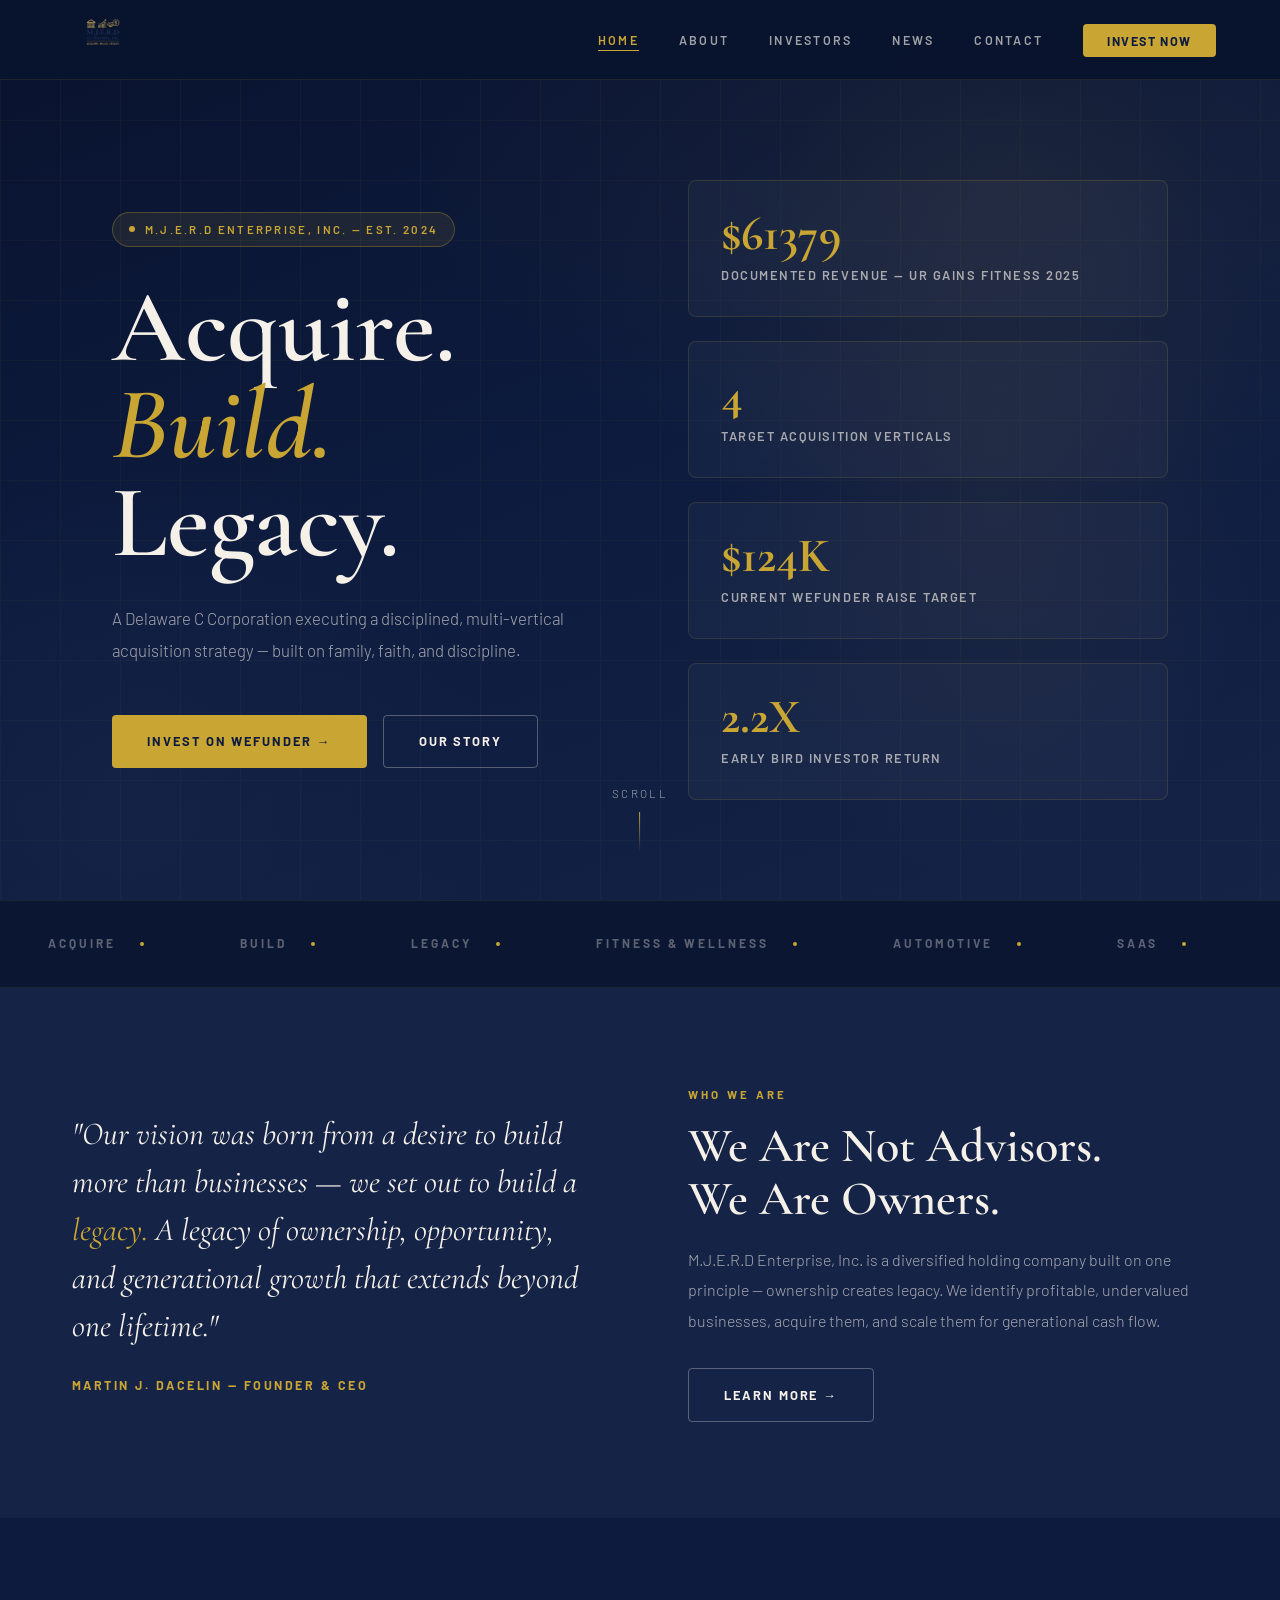
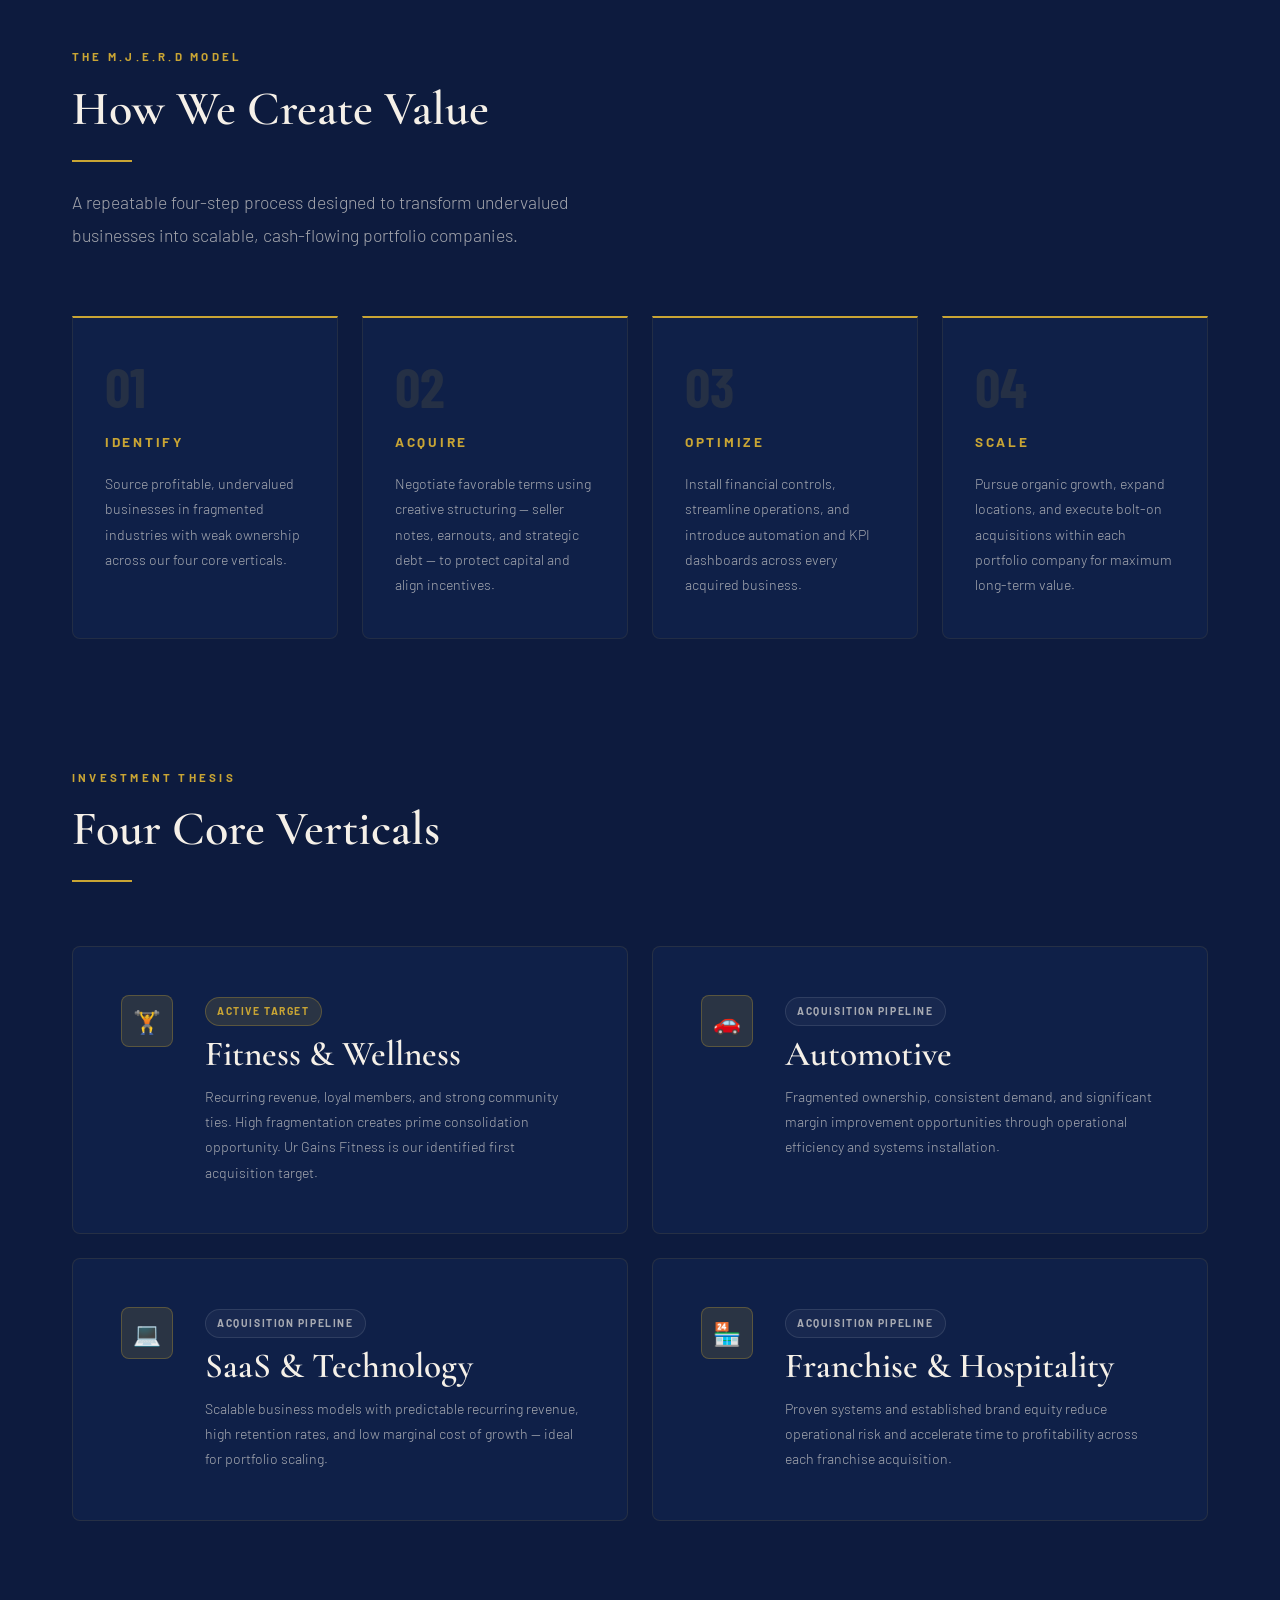
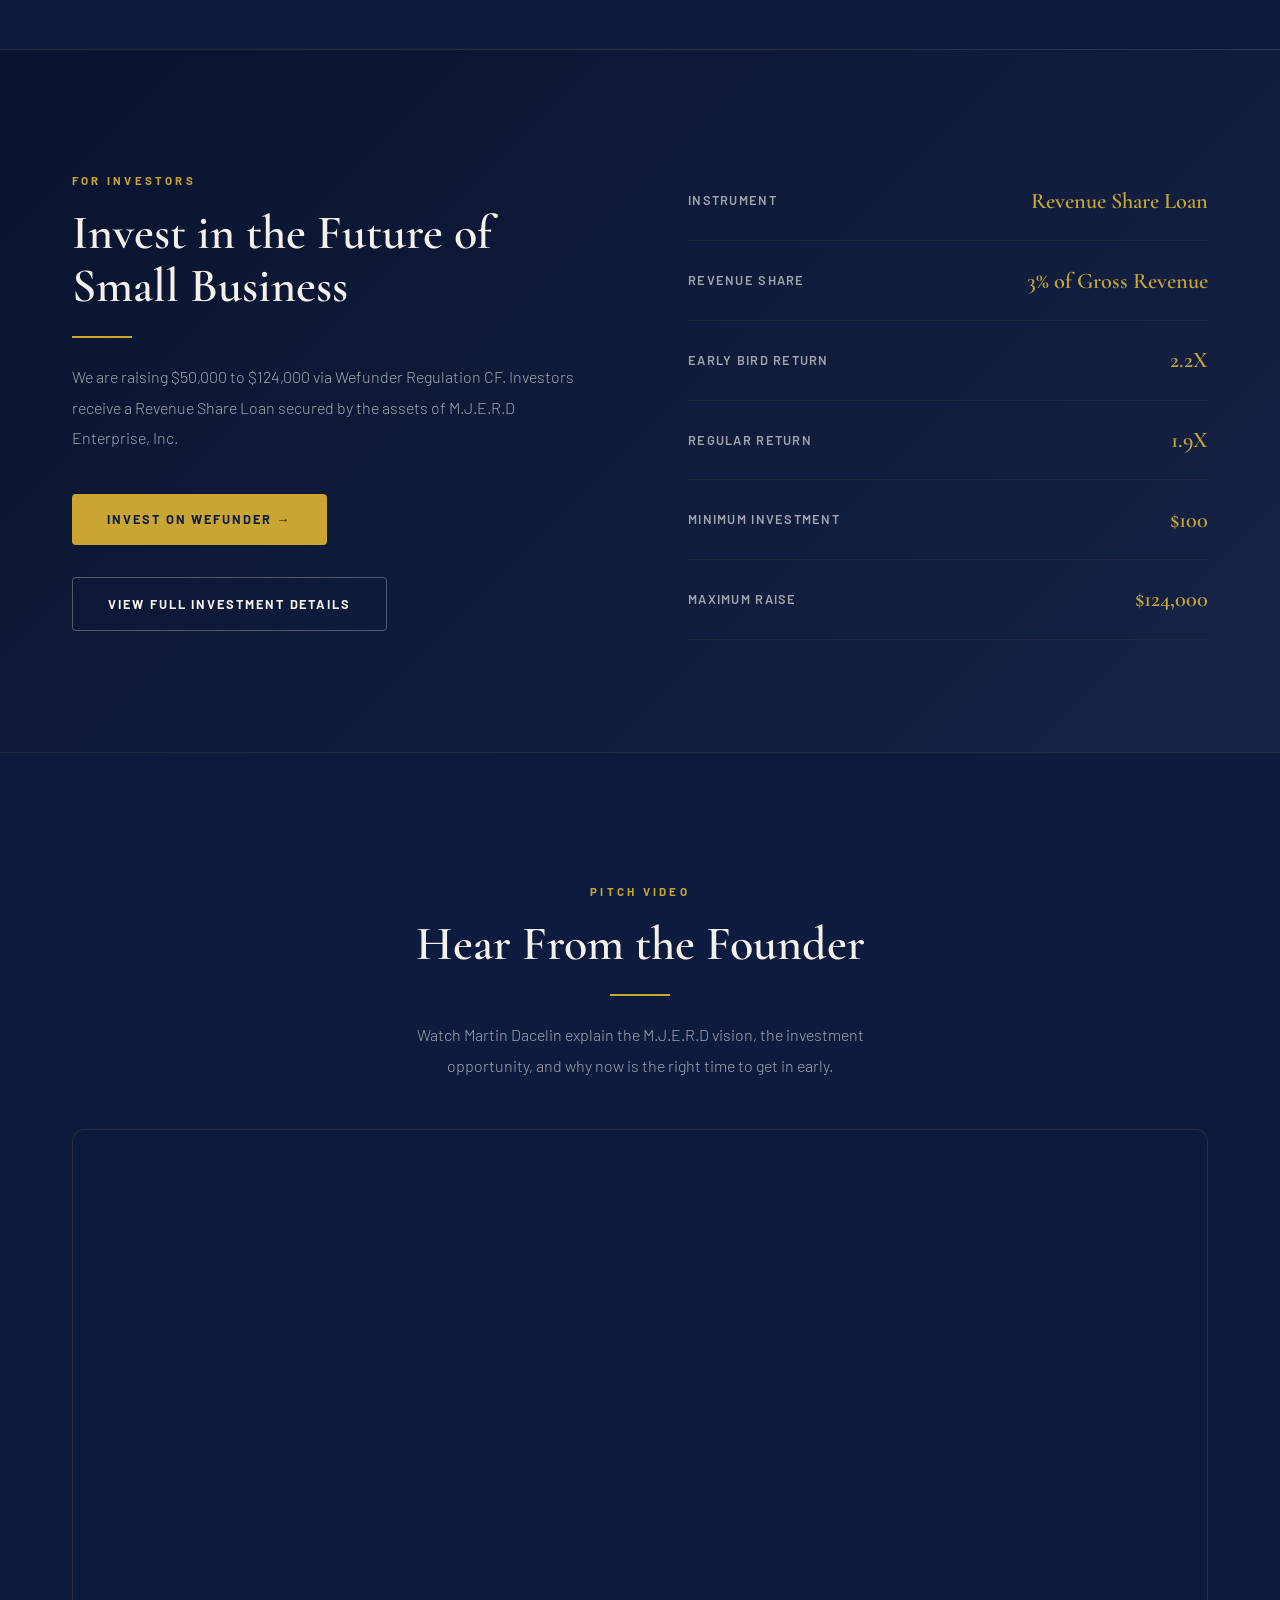
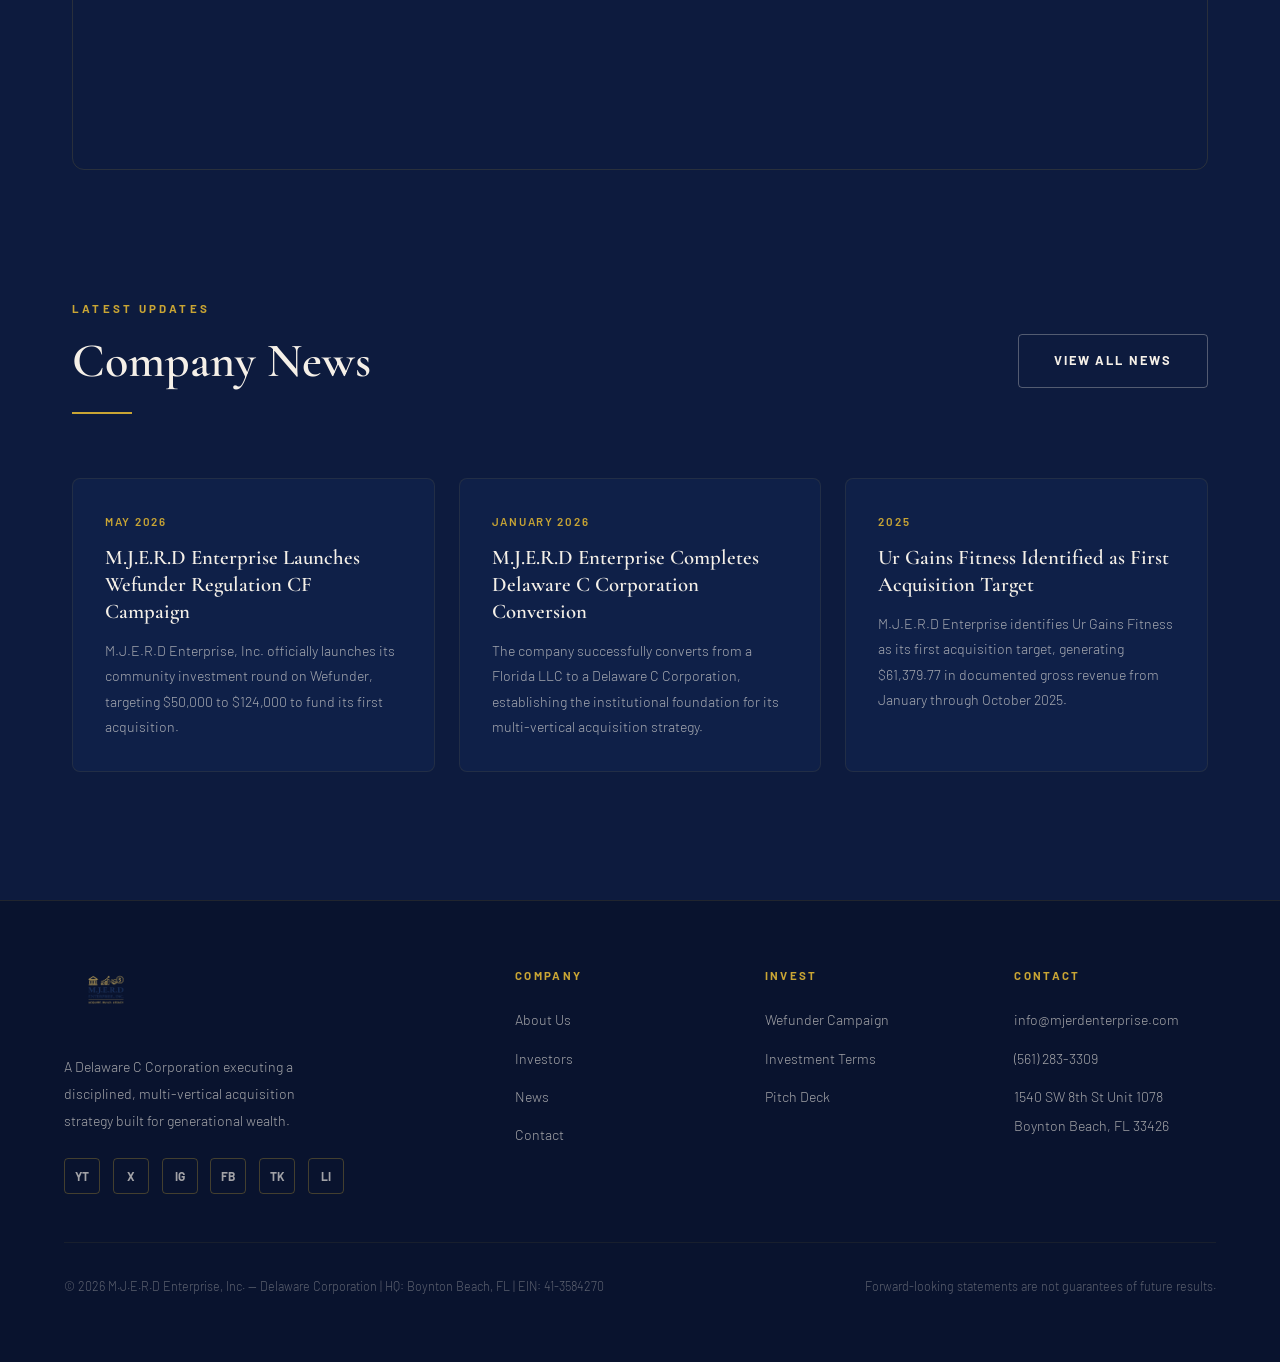
==== index.html @ 0b5861e4 "Add files via upload" ====
<!DOCTYPE html>
<html lang="en">
<head>
  <meta charset="UTF-8" />
  <meta name="viewport" content="width=device-width, initial-scale=1.0" />
  <meta name="description" content="M.J.E.R.D Enterprise, Inc. — A Delaware holding company acquiring, building, and scaling profitable businesses for generational wealth." />
  <title>M.J.E.R.D Enterprise, Inc. — Acquire. Build. Legacy.</title>
  <link rel="stylesheet" href="style.css" />
  <style>
    /* ── HERO ── */
    .hero {
      min-height: 100vh;
      display: flex; align-items: center;
      position: relative; overflow: hidden;
      padding-top: var(--nav-h);
    }

    .hero-bg {
      position: absolute; inset: 0;
      background:
        radial-gradient(ellipse 80% 60% at 80% 20%, rgba(201,165,52,0.06) 0%, transparent 60%),
        radial-gradient(ellipse 60% 80% at 10% 90%, rgba(21,35,71,0.8) 0%, transparent 50%),
        linear-gradient(160deg, var(--dark) 0%, var(--navy) 50%, var(--navy-mid) 100%);
    }

    .hero-grid {
      position: absolute; inset: 0; opacity: 0.04;
      background-image: linear-gradient(var(--gold) 1px, transparent 1px), linear-gradient(90deg, var(--gold) 1px, transparent 1px);
      background-size: 60px 60px;
    }

    .hero-accent {
      position: absolute; right: 0; top: 0; bottom: 0;
      width: 45%; opacity: 0.06;
      background: radial-gradient(ellipse at center, var(--gold) 0%, transparent 70%);
    }

    .hero-content {
      position: relative; z-index: 2;
      max-width: 1200px; margin: 0 auto; padding: 0 2rem;
      display: grid; grid-template-columns: 1fr 1fr; gap: 6rem; align-items: center;
    }

    .hero-left { }

    .hero-badge {
      display: inline-flex; align-items: center; gap: 0.6rem;
      background: rgba(201,165,52,0.1);
      border: 1px solid rgba(201,165,52,0.3);
      border-radius: 100px; padding: 0.4rem 1rem;
      margin-bottom: 2rem;
    }

    .hero-badge-dot { width: 6px; height: 6px; border-radius: 50%; background: var(--gold); animation: pulse 2s infinite; }
    @keyframes pulse { 0%,100%{opacity:1;transform:scale(1)} 50%{opacity:0.5;transform:scale(1.5)} }

    .hero-badge span { font-size: 0.72rem; font-weight: 600; letter-spacing: 0.2em; text-transform: uppercase; color: var(--gold); }

    .hero-title {
      font-family: 'Cormorant Garamond', serif;
      font-size: clamp(4rem, 8vw, 7rem);
      font-weight: 600; line-height: 0.95;
      color: var(--cream); margin-bottom: 2rem;
    }

    .hero-title .gold { color: var(--gold); font-style: italic; }

    .hero-sub {
      font-size: 1.05rem; color: var(--cream-dim);
      line-height: 1.9; max-width: 480px; margin-bottom: 3rem;
    }

    .hero-btns { display: flex; gap: 1rem; flex-wrap: wrap; }

    .hero-right {
      display: flex; flex-direction: column; gap: 1.5rem;
    }

    .stat-card {
      background: rgba(255,255,255,0.03);
      border: 1px solid rgba(201,165,52,0.15);
      border-radius: 8px; padding: 1.8rem 2rem;
      transition: border-color 0.3s, transform 0.3s;
    }

    .stat-card:hover { border-color: rgba(201,165,52,0.4); transform: translateX(6px); }

    .stat-number {
      font-family: 'Cormorant Garamond', serif;
      font-size: 3rem; font-weight: 700; color: var(--gold); line-height: 1;
    }

    .stat-label { font-size: 0.8rem; font-weight: 600; letter-spacing: 0.12em; text-transform: uppercase; color: var(--cream-dim); margin-top: 0.4rem; }

    .hero-scroll {
      position: absolute; bottom: 3rem; left: 50%; transform: translateX(-50%);
      display: flex; flex-direction: column; align-items: center; gap: 0.5rem;
      color: var(--cream-dim); font-size: 0.72rem; letter-spacing: 0.2em; text-transform: uppercase;
      animation: float 2s ease-in-out infinite;
    }

    .hero-scroll::after {
      content: ''; width: 1px; height: 40px;
      background: linear-gradient(to bottom, var(--gold), transparent);
    }

    @keyframes float { 0%,100%{transform:translateX(-50%) translateY(0)} 50%{transform:translateX(-50%) translateY(-8px)} }

    /* ── MARQUEE ── */
    .marquee-section {
      padding: 2rem 0; overflow: hidden;
      border-top: 1px solid rgba(201,165,52,0.1);
      border-bottom: 1px solid rgba(201,165,52,0.1);
      background: rgba(0,0,0,0.2);
    }

    .marquee-track {
      display: flex; gap: 0; white-space: nowrap;
      animation: marquee 30s linear infinite;
    }

    @keyframes marquee { from{transform:translateX(0)} to{transform:translateX(-50%)} }

    .marquee-item {
      display: inline-flex; align-items: center; gap: 1.5rem;
      padding: 0 3rem;
      font-size: 0.75rem; font-weight: 700;
      letter-spacing: 0.25em; text-transform: uppercase;
      color: rgba(245,240,232,0.35);
    }

    .marquee-dot { width: 4px; height: 4px; border-radius: 50%; background: var(--gold); }

    /* ── ABOUT STRIP ── */
    .about-strip { background: var(--navy-mid); }

    .about-strip-inner {
      max-width: 1200px; margin: 0 auto; padding: 6rem 2rem;
      display: grid; grid-template-columns: 1fr 1fr; gap: 6rem; align-items: center;
    }

    .about-strip blockquote {
      font-family: 'Cormorant Garamond', serif;
      font-size: clamp(1.4rem, 3vw, 2rem);
      font-style: italic; font-weight: 400;
      color: var(--cream); line-height: 1.5;
    }

    .about-strip blockquote span { color: var(--gold); }

    .about-strip cite {
      display: block; margin-top: 1.5rem;
      font-family: 'Barlow', sans-serif; font-style: normal;
      font-size: 0.78rem; font-weight: 700;
      letter-spacing: 0.2em; text-transform: uppercase; color: var(--gold);
    }

    /* ── HOW WE CREATE VALUE ── */
    .model-grid { display: grid; grid-template-columns: repeat(4, 1fr); gap: 1.5rem; margin-top: 4rem; }

    .model-card {
      background: var(--navy-card);
      border: 1px solid rgba(201,165,52,0.1);
      border-top: 2px solid var(--gold);
      border-radius: 0 0 8px 8px;
      padding: 2.5rem 2rem;
      transition: transform 0.3s, box-shadow 0.3s;
    }

    .model-card:hover { transform: translateY(-8px); box-shadow: 0 20px 60px rgba(0,0,0,0.3); }

    .model-num {
      font-family: 'Barlow Condensed', sans-serif;
      font-size: 3.5rem; font-weight: 700;
      color: rgba(201,165,52,0.12); line-height: 1;
      margin-bottom: 1rem;
    }

    .model-title {
      font-size: 0.85rem; font-weight: 700;
      letter-spacing: 0.2em; text-transform: uppercase;
      color: var(--gold); margin-bottom: 1rem;
    }

    /* ── VERTICALS ── */
    .verticals-grid { display: grid; grid-template-columns: repeat(2, 1fr); gap: 1.5rem; margin-top: 4rem; }

    .vertical-card {
      background: var(--navy-card);
      border: 1px solid rgba(201,165,52,0.12);
      border-radius: 8px; padding: 3rem;
      display: flex; gap: 2rem; align-items: flex-start;
      transition: all 0.3s;
    }

    .vertical-card:hover { border-color: rgba(201,165,52,0.4); transform: translateY(-4px); }

    .vertical-icon {
      width: 52px; height: 52px; min-width: 52px;
      background: var(--gold-dim);
      border: 1px solid rgba(201,165,52,0.3);
      border-radius: 8px;
      display: flex; align-items: center; justify-content: center;
      font-size: 1.4rem;
    }

    .vertical-status {
      display: inline-block;
      font-size: 0.65rem; font-weight: 700; letter-spacing: 0.15em; text-transform: uppercase;
      padding: 0.25rem 0.7rem; border-radius: 100px; margin-bottom: 0.6rem;
    }

    .status-active { background: rgba(201,165,52,0.15); color: var(--gold); border: 1px solid rgba(201,165,52,0.3); }
    .status-pipeline { background: rgba(255,255,255,0.04); color: var(--cream-dim); border: 1px solid rgba(255,255,255,0.1); }

    /* ── INVESTOR BAND ── */
    .investor-band {
      background: linear-gradient(135deg, var(--dark) 0%, var(--navy-mid) 100%);
      border-top: 1px solid rgba(201,165,52,0.15);
      border-bottom: 1px solid rgba(201,165,52,0.15);
    }

    .investor-inner {
      max-width: 1200px; margin: 0 auto; padding: 7rem 2rem;
      display: grid; grid-template-columns: 1fr 1fr; gap: 6rem; align-items: center;
    }

    .investor-terms { display: flex; flex-direction: column; gap: 0; }

    .term-row {
      display: flex; justify-content: space-between; align-items: center;
      padding: 1.2rem 0;
      border-bottom: 1px solid rgba(201,165,52,0.08);
    }

    .term-label { font-size: 0.8rem; font-weight: 600; letter-spacing: 0.1em; text-transform: uppercase; color: var(--cream-dim); }
    .term-value { font-family: 'Cormorant Garamond', serif; font-size: 1.4rem; color: var(--gold); font-weight: 600; }

    /* ── VIDEO ── */
    .video-placeholder {
      aspect-ratio: 16/9;
      background: var(--navy-card);
      border: 1px solid rgba(201,165,52,0.15);
      border-radius: 12px;
      display: flex; align-items: center; justify-content: center;
      flex-direction: column; gap: 1rem;
      position: relative; overflow: hidden;
    }

    .play-btn {
      width: 72px; height: 72px;
      background: var(--gold); border-radius: 50%;
      display: flex; align-items: center; justify-content: center;
      cursor: pointer; transition: transform 0.3s, box-shadow 0.3s;
    }

    .play-btn:hover { transform: scale(1.1); box-shadow: 0 0 40px rgba(201,165,52,0.4); }

    .play-btn::after {
      content: '';
      border-style: solid;
      border-width: 10px 0 10px 18px;
      border-color: transparent transparent transparent var(--navy);
      margin-left: 4px;
    }

    /* ── NEWS ── */
    .news-grid { display: grid; grid-template-columns: repeat(3, 1fr); gap: 1.5rem; margin-top: 4rem; }

    .news-card {
      background: var(--navy-card);
      border: 1px solid rgba(201,165,52,0.1);
      border-radius: 8px; overflow: hidden;
      transition: all 0.3s;
    }

    .news-card:hover { border-color: rgba(201,165,52,0.3); transform: translateY(-4px); }

    .news-card-body { padding: 2rem; }

    .news-date {
      font-size: 0.72rem; font-weight: 600; letter-spacing: 0.15em;
      text-transform: uppercase; color: var(--gold); margin-bottom: 0.8rem;
    }

    .news-title {
      font-family: 'Cormorant Garamond', serif;
      font-size: 1.3rem; font-weight: 600; color: var(--cream);
      line-height: 1.3; margin-bottom: 0.8rem;
    }

    .news-excerpt { font-size: 0.88rem; color: var(--cream-dim); line-height: 1.8; }

    /* ── RESPONSIVE ── */
    @media (max-width: 1024px) {
      .hero-content { grid-template-columns: 1fr; gap: 4rem; }
      .hero-right { display: grid; grid-template-columns: repeat(2, 1fr); }
      .model-grid { grid-template-columns: repeat(2, 1fr); }
      .investor-inner { grid-template-columns: 1fr; gap: 3rem; }
    }

    @media (max-width: 768px) {
      .hero-title { font-size: clamp(3rem, 12vw, 5rem); }
      .verticals-grid { grid-template-columns: 1fr; }
      .news-grid { grid-template-columns: 1fr; }
      .about-strip-inner { grid-template-columns: 1fr; gap: 3rem; }
      .model-grid { grid-template-columns: 1fr; }
      .hero-right { grid-template-columns: 1fr; }
    }
  </style>
</head>
<body>

  <!-- NAV -->
  <nav>
    <a href="index.html"><img src="logo-white.png" alt="M.J.E.R.D Enterprise" class="nav-logo" /></a>
    <ul class="nav-links">
      <li><a href="index.html">Home</a></li>
      <li><a href="about.html">About</a></li>
      <li><a href="investment.html">Investors</a></li>
      <li><a href="news.html">News</a></li>
      <li><a href="contact.html">Contact</a></li>
      <li><a href="https://wefunder.com/mjerd.enterprise.inc" target="_blank" class="nav-cta">Invest Now</a></li>
    </ul>
    <div class="nav-hamburger">
      <span></span><span></span><span></span>
    </div>
  </nav>

  <!-- HERO -->
  <section class="hero">
    <div class="hero-bg"></div>
    <div class="hero-grid"></div>
    <div class="hero-accent"></div>

    <div class="hero-content">
      <div class="hero-left">
        <div class="hero-badge">
          <div class="hero-badge-dot"></div>
          <span>M.J.E.R.D Enterprise, Inc. — Est. 2024</span>
        </div>

        <h1 class="hero-title">
          Acquire.<br>
          <span class="gold">Build.</span><br>
          Legacy.
        </h1>

        <p class="hero-sub">A Delaware C Corporation executing a disciplined, multi-vertical acquisition strategy — built on family, faith, and discipline.</p>

        <div class="hero-btns">
          <a href="https://wefunder.com/mjerd.enterprise.inc" target="_blank" class="btn btn-gold">Invest on Wefunder →</a>
          <a href="about.html" class="btn btn-outline">Our Story</a>
        </div>
      </div>

      <div class="hero-right">
        <div class="stat-card fade-up fade-up-delay-1">
          <div class="stat-number">$<span class="counter" data-target="61379" data-suffix="">61K</span></div>
          <div class="stat-label">Documented Revenue — Ur Gains Fitness 2025</div>
        </div>
        <div class="stat-card fade-up fade-up-delay-2">
          <div class="stat-number"><span class="counter" data-target="4" data-suffix="">4</span></div>
          <div class="stat-label">Target Acquisition Verticals</div>
        </div>
        <div class="stat-card fade-up fade-up-delay-3">
          <div class="stat-number">$<span class="counter" data-target="124" data-suffix="K">124K</span></div>
          <div class="stat-label">Current Wefunder Raise Target</div>
        </div>
        <div class="stat-card fade-up fade-up-delay-4">
          <div class="stat-number"><span class="counter" data-target="2.2" data-suffix="X">2.2X</span></div>
          <div class="stat-label">Early Bird Investor Return</div>
        </div>
      </div>
    </div>

    <div class="hero-scroll">Scroll</div>
  </section>

  <!-- MARQUEE -->
  <div class="marquee-section">
    <div class="marquee-track">
      <span class="marquee-item">Acquire <span class="marquee-dot"></span></span>
      <span class="marquee-item">Build <span class="marquee-dot"></span></span>
      <span class="marquee-item">Legacy <span class="marquee-dot"></span></span>
      <span class="marquee-item">Fitness & Wellness <span class="marquee-dot"></span></span>
      <span class="marquee-item">Automotive <span class="marquee-dot"></span></span>
      <span class="marquee-item">SaaS <span class="marquee-dot"></span></span>
      <span class="marquee-item">Franchise <span class="marquee-dot"></span></span>
      <span class="marquee-item">Delaware C Corporation <span class="marquee-dot"></span></span>
      <span class="marquee-item">Boynton Beach, FL <span class="marquee-dot"></span></span>
      <span class="marquee-item">Generational Wealth <span class="marquee-dot"></span></span>
      <span class="marquee-item">Acquire <span class="marquee-dot"></span></span>
      <span class="marquee-item">Build <span class="marquee-dot"></span></span>
      <span class="marquee-item">Legacy <span class="marquee-dot"></span></span>
      <span class="marquee-item">Fitness & Wellness <span class="marquee-dot"></span></span>
      <span class="marquee-item">Automotive <span class="marquee-dot"></span></span>
      <span class="marquee-item">SaaS <span class="marquee-dot"></span></span>
      <span class="marquee-item">Franchise <span class="marquee-dot"></span></span>
      <span class="marquee-item">Delaware C Corporation <span class="marquee-dot"></span></span>
      <span class="marquee-item">Boynton Beach, FL <span class="marquee-dot"></span></span>
      <span class="marquee-item">Generational Wealth <span class="marquee-dot"></span></span>
    </div>
  </div>

  <!-- ABOUT STRIP -->
  <div class="about-strip">
    <div class="about-strip-inner">
      <div class="fade-up">
        <blockquote>
          "Our vision was born from a desire to build more than businesses — we set out to build a <span>legacy.</span> A legacy of ownership, opportunity, and generational growth that extends beyond one lifetime."
        </blockquote>
        <cite>Martin J. Dacelin — Founder & CEO</cite>
      </div>
      <div class="fade-up fade-up-delay-1">
        <span class="label">Who We Are</span>
        <h2 class="heading-lg" style="margin-bottom:1.2rem;">We Are Not Advisors.<br>We Are Owners.</h2>
        <p class="body-md" style="margin-bottom:2rem;">M.J.E.R.D Enterprise, Inc. is a diversified holding company built on one principle — ownership creates legacy. We identify profitable, undervalued businesses, acquire them, and scale them for generational cash flow.</p>
        <a href="about.html" class="btn btn-outline">Learn More →</a>
      </div>
    </div>
  </div>

  <!-- HOW WE CREATE VALUE -->
  <section class="section">
    <div class="container">
      <div class="fade-up">
        <span class="label">The M.J.E.R.D Model</span>
        <h2 class="heading-lg">How We Create Value</h2>
        <div class="gold-line"></div>
        <p class="body-lg" style="max-width:580px;">A repeatable four-step process designed to transform undervalued businesses into scalable, cash-flowing portfolio companies.</p>
      </div>

      <div class="model-grid">
        <div class="model-card fade-up fade-up-delay-1">
          <div class="model-num">01</div>
          <div class="model-title">Identify</div>
          <p class="body-sm">Source profitable, undervalued businesses in fragmented industries with weak ownership across our four core verticals.</p>
        </div>
        <div class="model-card fade-up fade-up-delay-2">
          <div class="model-num">02</div>
          <div class="model-title">Acquire</div>
          <p class="body-sm">Negotiate favorable terms using creative structuring — seller notes, earnouts, and strategic debt — to protect capital and align incentives.</p>
        </div>
        <div class="model-card fade-up fade-up-delay-3">
          <div class="model-num">03</div>
          <div class="model-title">Optimize</div>
          <p class="body-sm">Install financial controls, streamline operations, and introduce automation and KPI dashboards across every acquired business.</p>
        </div>
        <div class="model-card fade-up fade-up-delay-4">
          <div class="model-num">04</div>
          <div class="model-title">Scale</div>
          <p class="body-sm">Pursue organic growth, expand locations, and execute bolt-on acquisitions within each portfolio company for maximum long-term value.</p>
        </div>
      </div>
    </div>
  </section>

  <!-- TARGET VERTICALS -->
  <section class="section" style="padding-top:0;">
    <div class="container">
      <div class="fade-up">
        <span class="label">Investment Thesis</span>
        <h2 class="heading-lg">Four Core Verticals</h2>
        <div class="gold-line"></div>
      </div>

      <div class="verticals-grid">
        <div class="vertical-card fade-up fade-up-delay-1">
          <div class="vertical-icon">🏋️</div>
          <div>
            <span class="vertical-status status-active">Active Target</span>
            <h3 class="heading-md" style="margin-bottom:0.6rem;">Fitness & Wellness</h3>
            <p class="body-sm">Recurring revenue, loyal members, and strong community ties. High fragmentation creates prime consolidation opportunity. Ur Gains Fitness is our identified first acquisition target.</p>
          </div>
        </div>
        <div class="vertical-card fade-up fade-up-delay-2">
          <div class="vertical-icon">🚗</div>
          <div>
            <span class="vertical-status status-pipeline">Acquisition Pipeline</span>
            <h3 class="heading-md" style="margin-bottom:0.6rem;">Automotive</h3>
            <p class="body-sm">Fragmented ownership, consistent demand, and significant margin improvement opportunities through operational efficiency and systems installation.</p>
          </div>
        </div>
        <div class="vertical-card fade-up fade-up-delay-3">
          <div class="vertical-icon">💻</div>
          <div>
            <span class="vertical-status status-pipeline">Acquisition Pipeline</span>
            <h3 class="heading-md" style="margin-bottom:0.6rem;">SaaS & Technology</h3>
            <p class="body-sm">Scalable business models with predictable recurring revenue, high retention rates, and low marginal cost of growth — ideal for portfolio scaling.</p>
          </div>
        </div>
        <div class="vertical-card fade-up fade-up-delay-4">
          <div class="vertical-icon">🏪</div>
          <div>
            <span class="vertical-status status-pipeline">Acquisition Pipeline</span>
            <h3 class="heading-md" style="margin-bottom:0.6rem;">Franchise & Hospitality</h3>
            <p class="body-sm">Proven systems and established brand equity reduce operational risk and accelerate time to profitability across each franchise acquisition.</p>
          </div>
        </div>
      </div>
    </div>
  </section>

  <!-- INVESTOR BAND -->
  <div class="investor-band">
    <div class="investor-inner">
      <div class="fade-up">
        <span class="label">For Investors</span>
        <h2 class="heading-lg" style="margin-bottom:1rem;">Invest in the Future of Small Business</h2>
        <div class="gold-line"></div>
        <p class="body-md" style="margin-bottom:2.5rem;">We are raising $50,000 to $124,000 via Wefunder Regulation CF. Investors receive a Revenue Share Loan secured by the assets of M.J.E.R.D Enterprise, Inc.</p>
        <a href="https://wefunder.com/mjerd.enterprise.inc" target="_blank" class="btn btn-gold" style="margin-bottom:1rem;">Invest on Wefunder →</a><br>
        <a href="investment.html" class="btn btn-outline" style="margin-top:1rem;">View Full Investment Details</a>
      </div>
      <div class="fade-up fade-up-delay-1">
        <div class="investor-terms">
          <div class="term-row">
            <span class="term-label">Instrument</span>
            <span class="term-value">Revenue Share Loan</span>
          </div>
          <div class="term-row">
            <span class="term-label">Revenue Share</span>
            <span class="term-value">3% of Gross Revenue</span>
          </div>
          <div class="term-row">
            <span class="term-label">Early Bird Return</span>
            <span class="term-value">2.2X</span>
          </div>
          <div class="term-row">
            <span class="term-label">Regular Return</span>
            <span class="term-value">1.9X</span>
          </div>
          <div class="term-row">
            <span class="term-label">Minimum Investment</span>
            <span class="term-value">$100</span>
          </div>
          <div class="term-row">
            <span class="term-label">Maximum Raise</span>
            <span class="term-value">$124,000</span>
          </div>
        </div>
      </div>
    </div>
  </div>

  <!-- VIDEO SECTION -->
  <section class="section">
    <div class="container">
      <div style="text-align:center;" class="fade-up">
        <span class="label">Pitch Video</span>
        <h2 class="heading-lg" style="margin-bottom:1rem;">Hear From the Founder</h2>
        <div class="gold-line center"></div>
        <p class="body-md" style="max-width:500px;margin:0 auto 3rem;">Watch Martin Dacelin explain the M.J.E.R.D vision, the investment opportunity, and why now is the right time to get in early.</p>
      </div>
      <div class="fade-up" style="position:relative;padding-bottom:56.25%;height:0;border-radius:12px;overflow:hidden;border:1px solid rgba(201,165,52,0.15);">
        <iframe
          src="https://www.youtube.com/embed/5XsscwUU44U"
          title="Our First Target — M.J.E.R.D Enterprise"
          frameborder="0"
          allow="accelerometer; autoplay; clipboard-write; encrypted-media; gyroscope; picture-in-picture"
          allowfullscreen
          style="position:absolute;top:0;left:0;width:100%;height:100%;">
        </iframe>
      </div>
    </div>
  </section>

  <!-- LATEST NEWS -->
  <section class="section" style="padding-top:0;">
    <div class="container">
      <div style="display:flex;justify-content:space-between;align-items:flex-end;margin-bottom:0;" class="fade-up">
        <div>
          <span class="label">Latest Updates</span>
          <h2 class="heading-lg">Company News</h2>
        </div>
        <a href="news.html" class="btn btn-outline">View All News</a>
      </div>
      <div class="gold-line" style="margin-top:1.5rem;margin-bottom:0;"></div>

      <div class="news-grid">
        <div class="news-card fade-up fade-up-delay-1">
          <div class="news-card-body">
            <div class="news-date">May 2026</div>
            <h3 class="news-title">M.J.E.R.D Enterprise Launches Wefunder Regulation CF Campaign</h3>
            <p class="news-excerpt">M.J.E.R.D Enterprise, Inc. officially launches its community investment round on Wefunder, targeting $50,000 to $124,000 to fund its first acquisition.</p>
          </div>
        </div>
        <div class="news-card fade-up fade-up-delay-2">
          <div class="news-card-body">
            <div class="news-date">January 2026</div>
            <h3 class="news-title">M.J.E.R.D Enterprise Completes Delaware C Corporation Conversion</h3>
            <p class="news-excerpt">The company successfully converts from a Florida LLC to a Delaware C Corporation, establishing the institutional foundation for its multi-vertical acquisition strategy.</p>
          </div>
        </div>
        <div class="news-card fade-up fade-up-delay-3">
          <div class="news-card-body">
            <div class="news-date">2025</div>
            <h3 class="news-title">Ur Gains Fitness Identified as First Acquisition Target</h3>
            <p class="news-excerpt">M.J.E.R.D Enterprise identifies Ur Gains Fitness as its first acquisition target, generating $61,379.77 in documented gross revenue from January through October 2025.</p>
          </div>
        </div>
      </div>
    </div>
  </section>

  <!-- FOOTER -->
  <footer>
    <div class="footer-inner">
      <div class="footer-brand">
        <img src="logo-white.png" alt="M.J.E.R.D Enterprise" />
        <p>A Delaware C Corporation executing a disciplined, multi-vertical acquisition strategy built for generational wealth.</p>
        <div class="footer-social">
          <a href="https://youtube.com/@m.j.e.r.denterpriseinc" target="_blank" class="social-icon">YT</a>
          <a href="https://x.com/mjerdentinc" target="_blank" class="social-icon">X</a>
          <a href="https://www.instagram.com/m.j.e.r.denterprise" target="_blank" class="social-icon">IG</a>
          <a href="https://www.facebook.com/share/17XXBZwZ75/" target="_blank" class="social-icon">FB</a>
          <a href="https://www.tiktok.com/@mjerdenterpriseinc" target="_blank" class="social-icon">TK</a>
          <a href="https://www.linkedin.com/in/mjerd-enterprise-inc-9b5b19406" target="_blank" class="social-icon">LI</a>
        </div>
      </div>
      <div class="footer-col">
        <h4>Company</h4>
        <ul>
          <li><a href="about.html">About Us</a></li>
          <li><a href="investment.html">Investors</a></li>
          <li><a href="news.html">News</a></li>
          <li><a href="contact.html">Contact</a></li>
        </ul>
      </div>
      <div class="footer-col">
        <h4>Invest</h4>
        <ul>
          <li><a href="https://wefunder.com/mjerd.enterprise.inc" target="_blank">Wefunder Campaign</a></li>
          <li><a href="investment.html">Investment Terms</a></li>
          <li><a href="investment.html">Pitch Deck</a></li>
        </ul>
      </div>
      <div class="footer-col">
        <h4>Contact</h4>
        <ul>
          <li><a href="mailto:info@mjerdenterprise.com">info@mjerdenterprise.com</a></li>
          <li><a href="tel:5612833309">(561) 283-3309</a></li>
          <li><a href="#">1540 SW 8th St Unit 1078<br>Boynton Beach, FL 33426</a></li>
        </ul>
      </div>
    </div>
    <div class="footer-bottom">
      <p>© 2026 M.J.E.R.D Enterprise, Inc. — Delaware Corporation | HQ: Boynton Beach, FL | EIN: 41-3584270</p>
      <p>Forward-looking statements are not guarantees of future results.</p>
    </div>
  </footer>

  <script src="main.js"></script>
</body>
</html>
---- style.css ----
/* ============================================
   M.J.E.R.D ENTERPRISE — SHARED STYLESHEET
   ============================================ */

@import url('https://fonts.googleapis.com/css2?family=Cormorant+Garamond:ital,wght@0,300;0,400;0,600;0,700;1,300;1,400;1,600&family=Barlow:wght@300;400;500;600;700&family=Barlow+Condensed:wght@400;600;700&display=swap');

:root {
  --navy:      #0D1B3E;
  --navy-mid:  #152347;
  --navy-light:#1C2E5A;
  --navy-card: #0F2048;
  --gold:      #C9A534;
  --gold-light:#D4B355;
  --gold-dim:  rgba(201,165,52,0.15);
  --cream:     #F5F0E8;
  --cream-dim: rgba(245,240,232,0.65);
  --cream-faint:rgba(245,240,232,0.08);
  --dark:      #09132E;
  --nav-h:     80px;
}

*, *::before, *::after { box-sizing: border-box; margin: 0; padding: 0; }
html { scroll-behavior: smooth; font-size: 16px; }

body {
  background: var(--navy);
  color: var(--cream);
  font-family: 'Barlow', sans-serif;
  font-weight: 300;
  line-height: 1.8;
  overflow-x: hidden;
  -webkit-font-smoothing: antialiased;
}

/* ── SCROLLBAR ── */
::-webkit-scrollbar { width: 4px; }
::-webkit-scrollbar-track { background: var(--dark); }
::-webkit-scrollbar-thumb { background: var(--gold); border-radius: 2px; }

/* ── NAV ── */
nav {
  position: fixed; top: 0; left: 0; right: 0; z-index: 1000;
  height: var(--nav-h);
  display: flex; align-items: center; justify-content: space-between;
  padding: 0 4rem;
  background: rgba(9,19,46,0.95);
  backdrop-filter: blur(16px);
  border-bottom: 1px solid rgba(201,165,52,0.12);
  transition: background 0.3s;
}

.nav-logo { height: 52px; object-fit: contain; }

.nav-links {
  display: flex; align-items: center; gap: 2.5rem; list-style: none;
}

.nav-links a {
  color: var(--cream-dim);
  text-decoration: none;
  font-size: 0.78rem;
  font-weight: 600;
  letter-spacing: 0.18em;
  text-transform: uppercase;
  transition: color 0.3s;
  position: relative;
}

.nav-links a::after {
  content: '';
  position: absolute; bottom: -4px; left: 0; right: 0;
  height: 1px; background: var(--gold);
  transform: scaleX(0); transition: transform 0.3s;
}

.nav-links a:hover { color: var(--gold); }
.nav-links a:hover::after { transform: scaleX(1); }
.nav-links a.active { color: var(--gold); }
.nav-links a.active::after { transform: scaleX(1); }

.nav-cta {
  background: var(--gold) !important;
  color: var(--navy) !important;
  padding: 0.6rem 1.5rem;
  border-radius: 4px;
  font-weight: 700 !important;
  letter-spacing: 0.12em !important;
  transition: background 0.3s, transform 0.2s !important;
}

.nav-cta::after { display: none !important; }
.nav-cta:hover { background: var(--gold-light) !important; transform: translateY(-1px); }

.nav-hamburger { display: none; flex-direction: column; gap: 5px; cursor: pointer; }
.nav-hamburger span { width: 24px; height: 1.5px; background: var(--cream); transition: 0.3s; }

/* ── FOOTER ── */
footer {
  background: var(--dark);
  border-top: 1px solid rgba(201,165,52,0.12);
  padding: 4rem;
}

.footer-inner {
  max-width: 1200px; margin: 0 auto;
  display: grid; grid-template-columns: 2fr 1fr 1fr 1fr; gap: 3rem;
}

.footer-brand img { height: 56px; margin-bottom: 1.5rem; }
.footer-brand p { font-size: 0.88rem; color: var(--cream-dim); line-height: 1.9; max-width: 280px; }

.footer-col h4 {
  font-size: 0.72rem; font-weight: 700;
  letter-spacing: 0.2em; text-transform: uppercase;
  color: var(--gold); margin-bottom: 1.2rem;
}

.footer-col ul { list-style: none; }
.footer-col ul li { margin-bottom: 0.6rem; }
.footer-col ul li a {
  color: var(--cream-dim); text-decoration: none;
  font-size: 0.88rem; transition: color 0.3s;
}
.footer-col ul li a:hover { color: var(--gold); }

.footer-social {
  display: flex; gap: 0.8rem; margin-top: 1.5rem; flex-wrap: wrap;
}

.social-icon {
  width: 36px; height: 36px;
  border: 1px solid rgba(201,165,52,0.3);
  border-radius: 4px;
  display: flex; align-items: center; justify-content: center;
  color: var(--cream-dim); text-decoration: none;
  font-size: 0.75rem; font-weight: 700;
  transition: all 0.3s;
}

.social-icon:hover {
  background: var(--gold); color: var(--navy);
  border-color: var(--gold);
}

.footer-bottom {
  max-width: 1200px; margin: 3rem auto 0;
  padding-top: 2rem;
  border-top: 1px solid rgba(201,165,52,0.08);
  display: flex; justify-content: space-between; align-items: center;
  flex-wrap: wrap; gap: 1rem;
}

.footer-bottom p { font-size: 0.78rem; color: rgba(245,240,232,0.35); }

/* ── UTILITIES ── */
.container { max-width: 1200px; margin: 0 auto; padding: 0 2rem; }
.section { padding: 8rem 2rem; }

.label {
  font-size: 0.72rem; font-weight: 700;
  letter-spacing: 0.28em; text-transform: uppercase;
  color: var(--gold); margin-bottom: 1rem; display: block;
}

.gold-line {
  width: 60px; height: 2px; background: var(--gold);
  margin: 1.5rem 0;
}

.gold-line.center { margin: 1.5rem auto; }

h1, h2, h3 { font-family: 'Cormorant Garamond', serif; font-weight: 600; line-height: 1.1; }

.display { font-size: clamp(3.5rem, 7vw, 6.5rem); }
.heading-xl { font-size: clamp(2.5rem, 5vw, 4rem); }
.heading-lg { font-size: clamp(2rem, 4vw, 3rem); }
.heading-md { font-size: clamp(1.6rem, 3vw, 2.2rem); }

.body-lg { font-size: 1.1rem; color: var(--cream-dim); line-height: 1.9; }
.body-md { font-size: 1rem; color: var(--cream-dim); line-height: 1.9; }
.body-sm { font-size: 0.88rem; color: var(--cream-dim); line-height: 1.8; }

/* ── BUTTONS ── */
.btn {
  display: inline-flex; align-items: center; gap: 0.6rem;
  padding: 0.9rem 2.2rem;
  font-family: 'Barlow', sans-serif;
  font-size: 0.8rem; font-weight: 700;
  letter-spacing: 0.15em; text-transform: uppercase;
  text-decoration: none; border: none; cursor: pointer;
  border-radius: 4px; transition: all 0.3s;
}

.btn-gold { background: var(--gold); color: var(--navy); }
.btn-gold:hover { background: var(--gold-light); transform: translateY(-2px); box-shadow: 0 8px 24px rgba(201,165,52,0.3); }

.btn-outline { background: transparent; color: var(--cream); border: 1px solid rgba(245,240,232,0.3); }
.btn-outline:hover { border-color: var(--gold); color: var(--gold); transform: translateY(-2px); }

/* ── CARDS ── */
.card {
  background: var(--navy-card);
  border: 1px solid rgba(201,165,52,0.12);
  border-radius: 8px; padding: 2.5rem;
  transition: border-color 0.3s, transform 0.3s;
}
.card:hover { border-color: rgba(201,165,52,0.4); transform: translateY(-4px); }

/* ── ANIMATIONS ── */
.fade-up {
  opacity: 0; transform: translateY(40px);
  transition: opacity 0.8s ease, transform 0.8s ease;
}
.fade-up.visible { opacity: 1; transform: translateY(0); }

.fade-up-delay-1 { transition-delay: 0.1s; }
.fade-up-delay-2 { transition-delay: 0.2s; }
.fade-up-delay-3 { transition-delay: 0.3s; }
.fade-up-delay-4 { transition-delay: 0.4s; }

/* ── RESPONSIVE ── */
@media (max-width: 1024px) {
  nav { padding: 0 2rem; }
  .footer-inner { grid-template-columns: 1fr 1fr; }
}

@media (max-width: 768px) {
  nav { padding: 0 1.5rem; }
  .nav-links { display: none; flex-direction: column; position: fixed; top: var(--nav-h); left: 0; right: 0; background: var(--dark); padding: 2rem; gap: 1.5rem; border-bottom: 1px solid var(--gold-dim); }
  .nav-links.open { display: flex; }
  .nav-hamburger { display: flex; }
  .section { padding: 5rem 1.5rem; }
  footer { padding: 3rem 1.5rem; }
  .footer-inner { grid-template-columns: 1fr; gap: 2rem; }
  .footer-bottom { flex-direction: column; align-items: flex-start; }
}
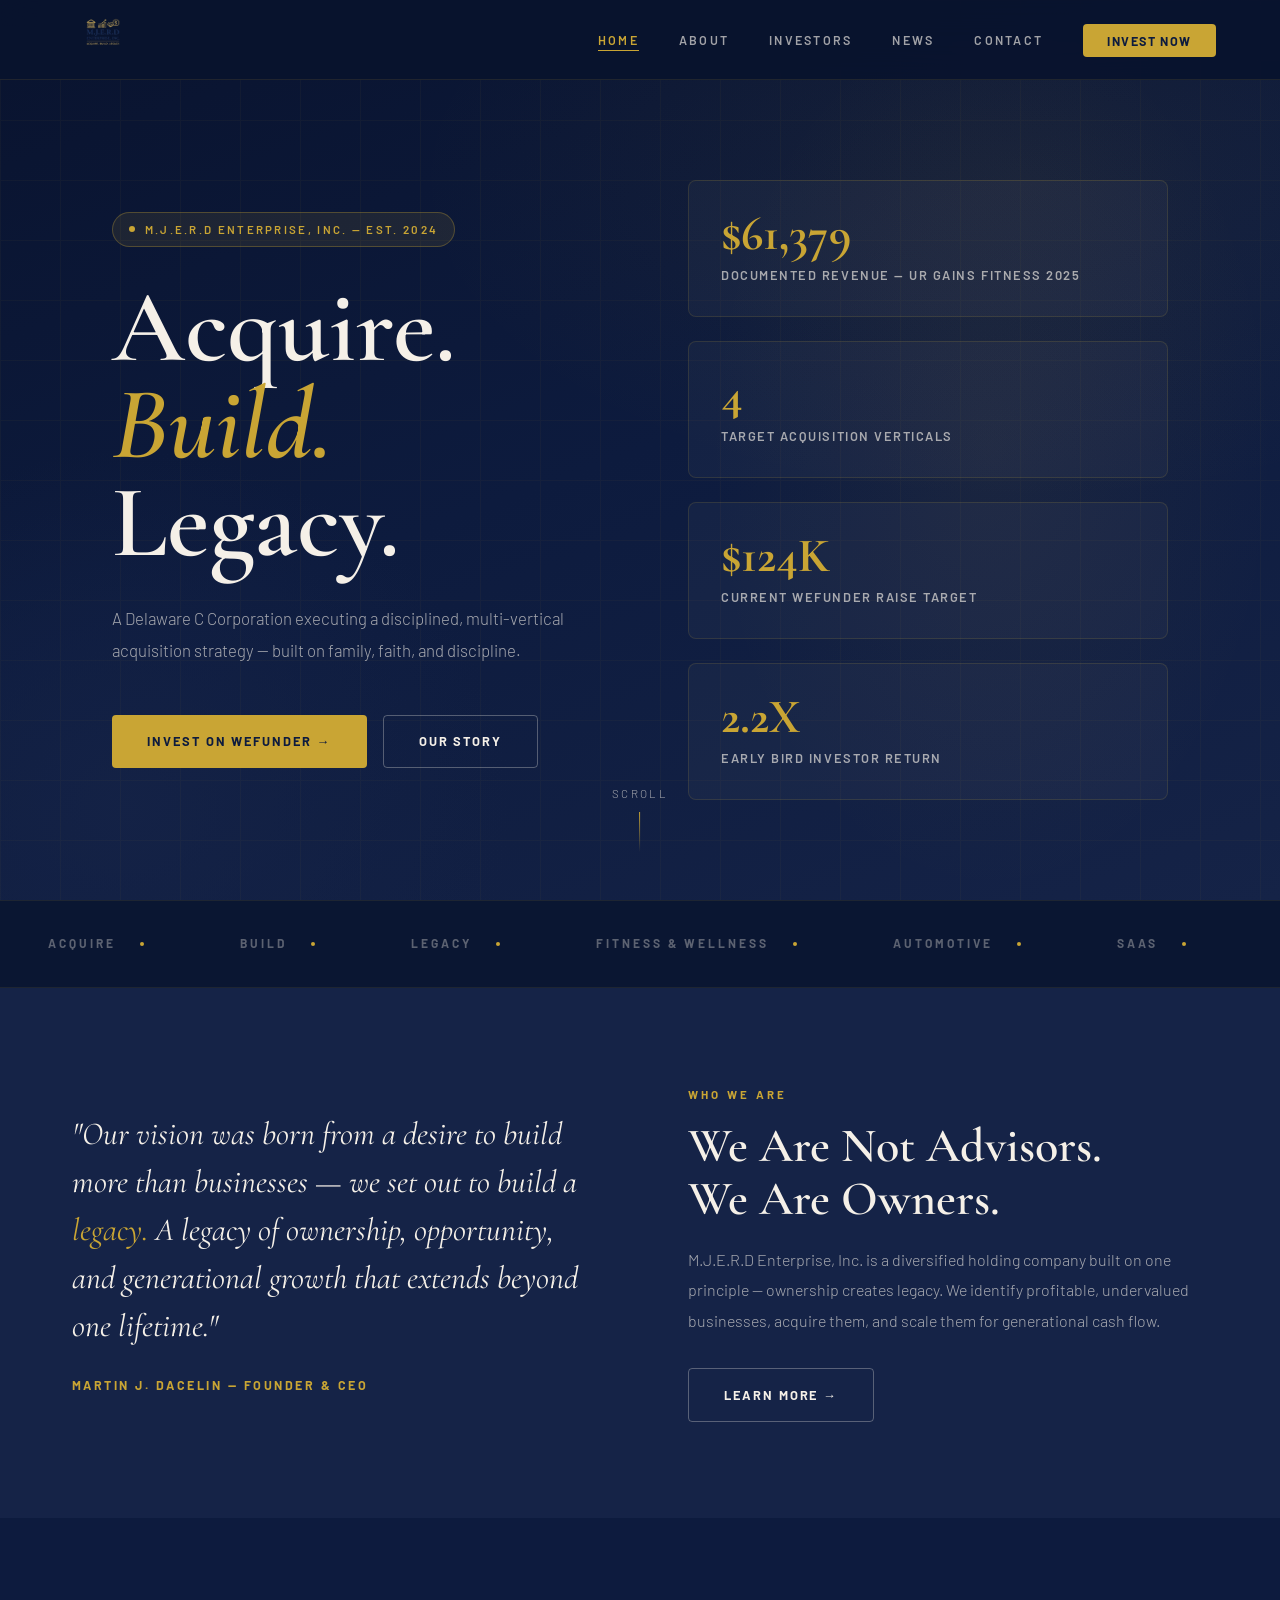
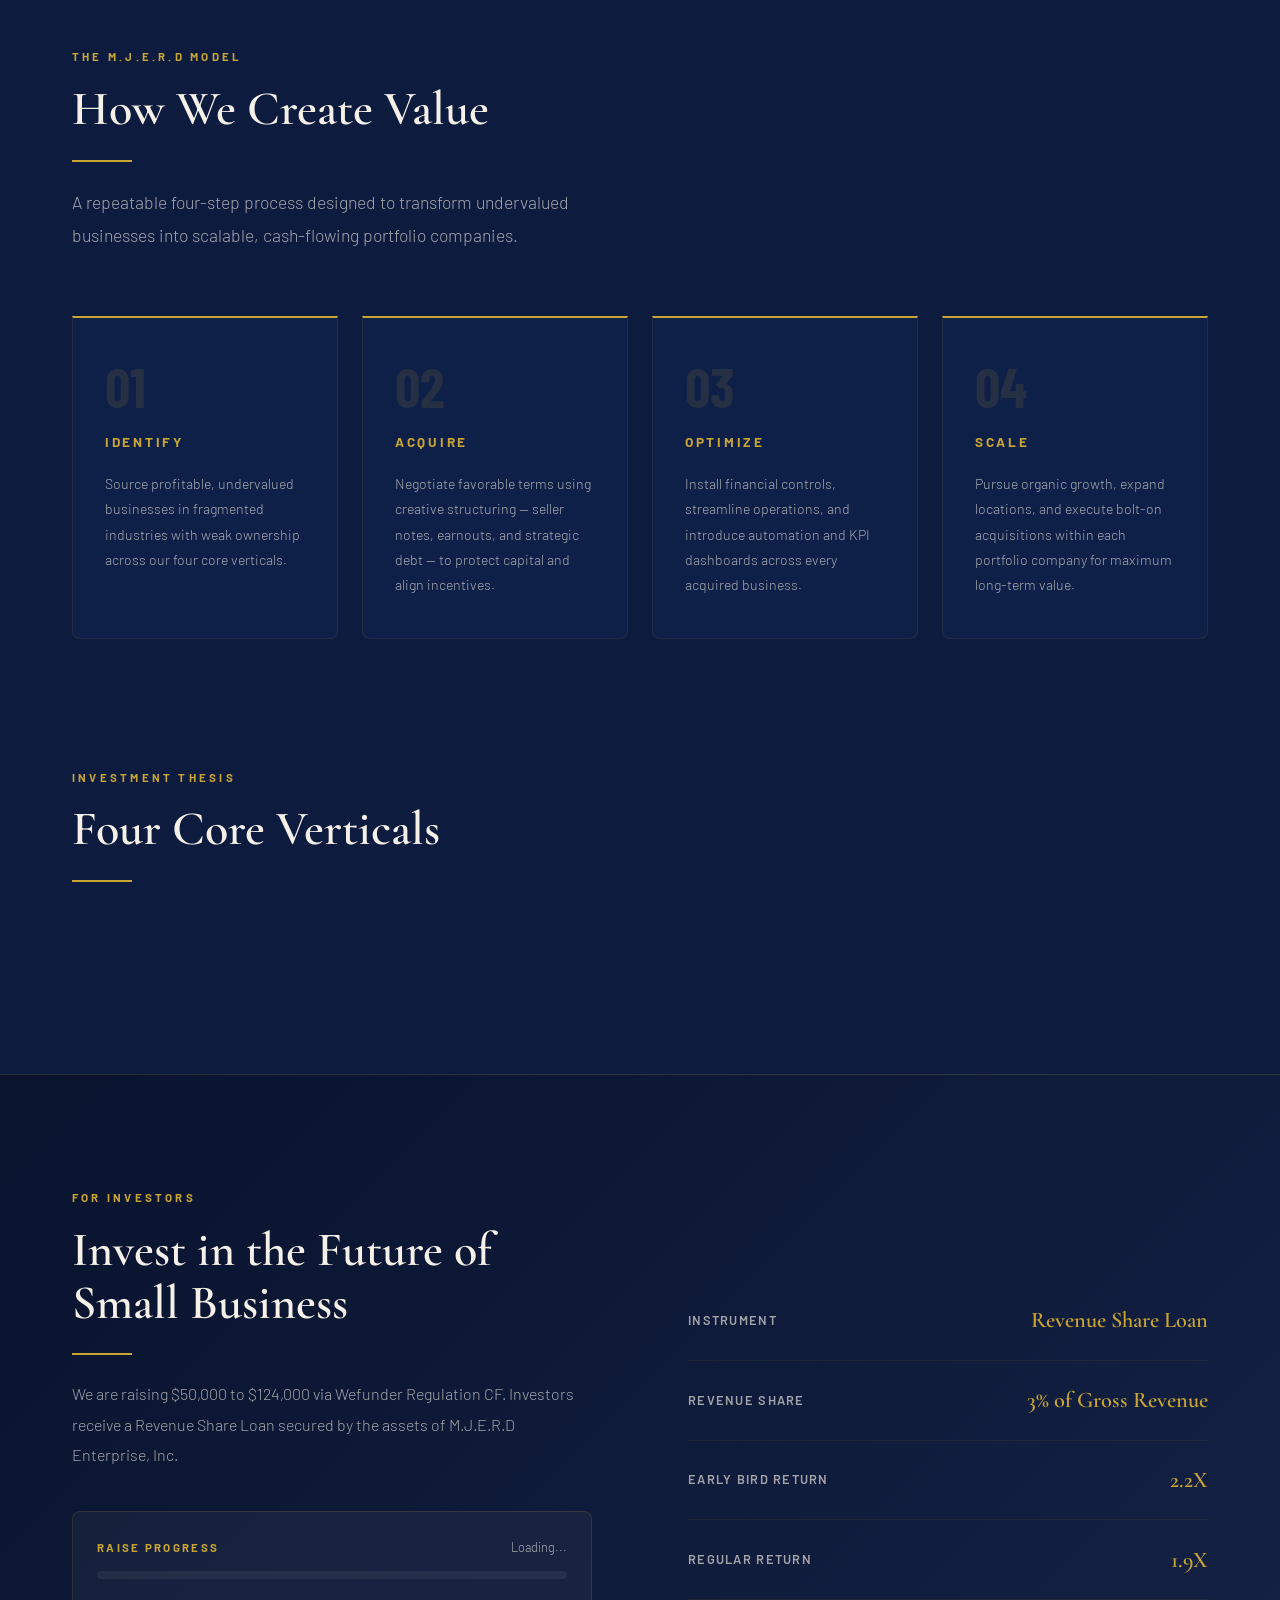
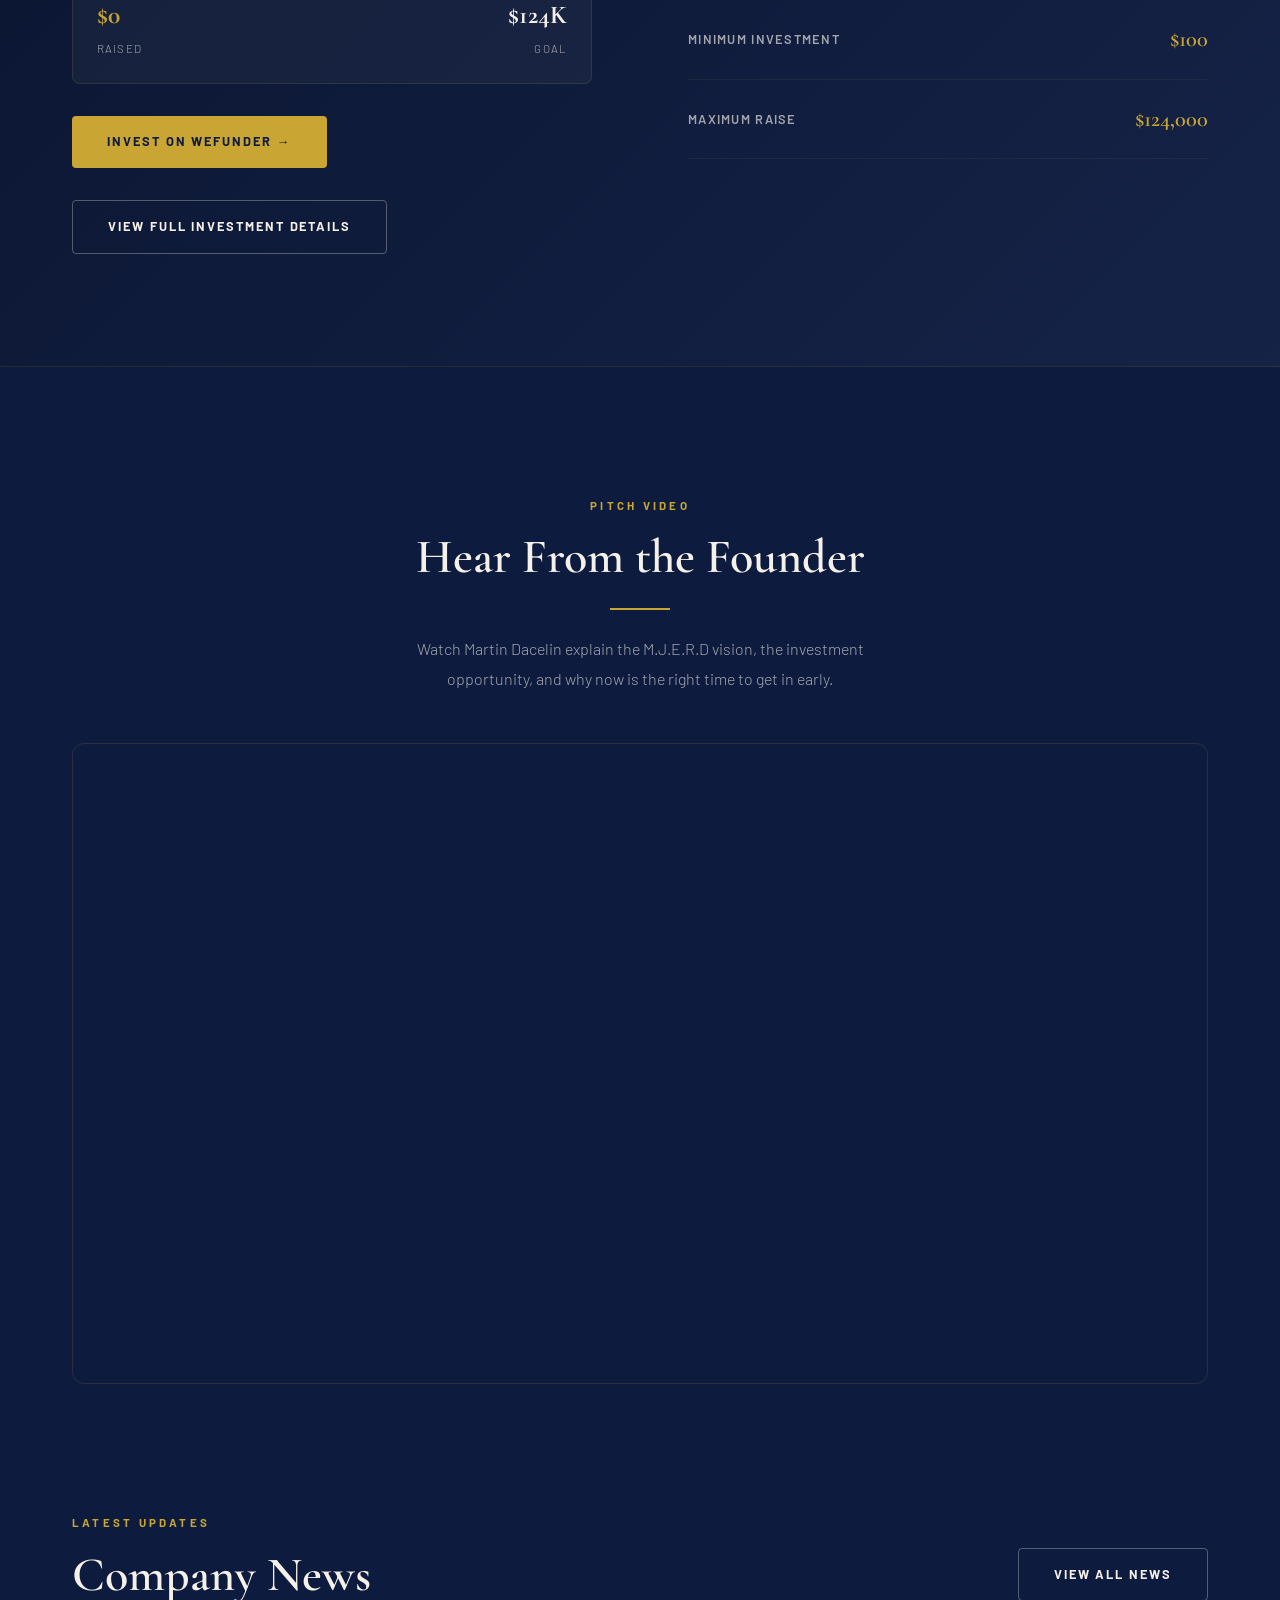
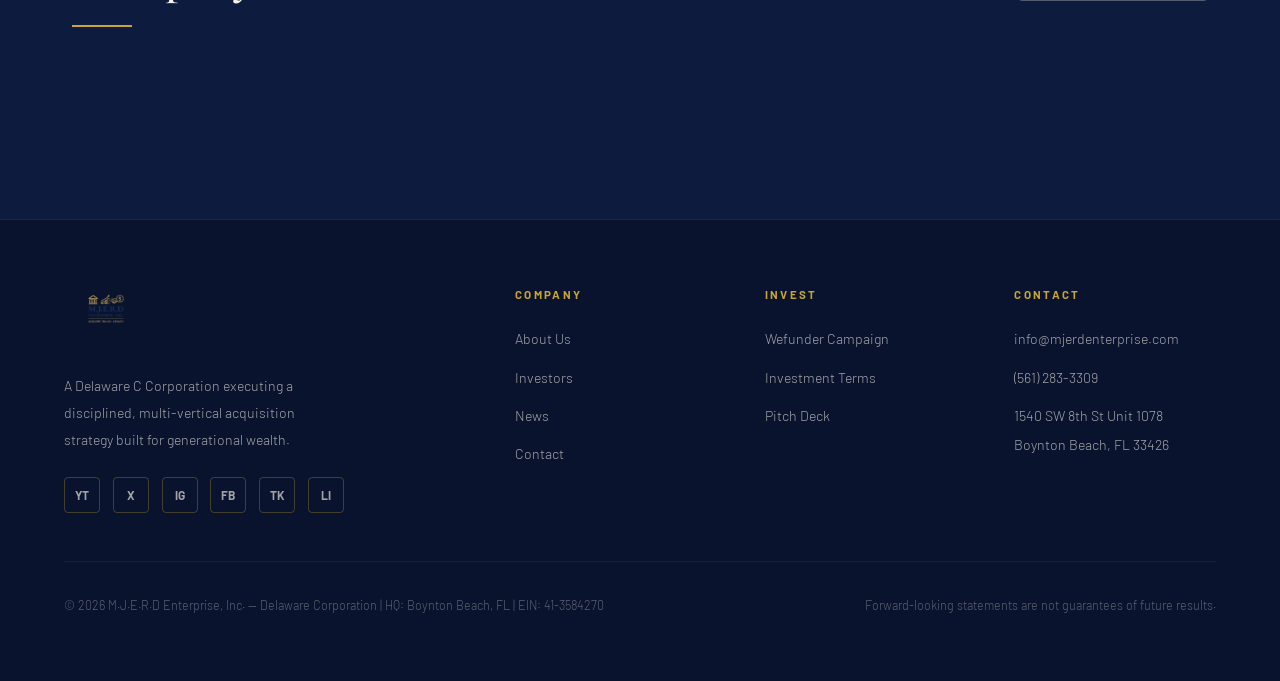
==== commit 3087a12f: "Add files via upload" ====
--- a/index.html
+++ b/index.html
@@ -465,39 +465,8 @@
         <div class="gold-line"></div>
       </div>
 
-      <div class="verticals-grid">
-        <div class="vertical-card fade-up fade-up-delay-1">
-          <div class="vertical-icon">🏋️</div>
-          <div>
-            <span class="vertical-status status-active">Active Target</span>
-            <h3 class="heading-md" style="margin-bottom:0.6rem;">Fitness & Wellness</h3>
-            <p class="body-sm">Recurring revenue, loyal members, and strong community ties. High fragmentation creates prime consolidation opportunity. Ur Gains Fitness is our identified first acquisition target.</p>
-          </div>
-        </div>
-        <div class="vertical-card fade-up fade-up-delay-2">
-          <div class="vertical-icon">🚗</div>
-          <div>
-            <span class="vertical-status status-pipeline">Acquisition Pipeline</span>
-            <h3 class="heading-md" style="margin-bottom:0.6rem;">Automotive</h3>
-            <p class="body-sm">Fragmented ownership, consistent demand, and significant margin improvement opportunities through operational efficiency and systems installation.</p>
-          </div>
-        </div>
-        <div class="vertical-card fade-up fade-up-delay-3">
-          <div class="vertical-icon">💻</div>
-          <div>
-            <span class="vertical-status status-pipeline">Acquisition Pipeline</span>
-            <h3 class="heading-md" style="margin-bottom:0.6rem;">SaaS & Technology</h3>
-            <p class="body-sm">Scalable business models with predictable recurring revenue, high retention rates, and low marginal cost of growth — ideal for portfolio scaling.</p>
-          </div>
-        </div>
-        <div class="vertical-card fade-up fade-up-delay-4">
-          <div class="vertical-icon">🏪</div>
-          <div>
-            <span class="vertical-status status-pipeline">Acquisition Pipeline</span>
-            <h3 class="heading-md" style="margin-bottom:0.6rem;">Franchise & Hospitality</h3>
-            <p class="body-sm">Proven systems and established brand equity reduce operational risk and accelerate time to profitability across each franchise acquisition.</p>
-          </div>
-        </div>
+      <div class="verticals-grid" id="portfolio-dynamic">
+        <!-- Loaded dynamically from data/portfolio.json -->
       </div>
     </div>
   </section>
@@ -510,6 +479,26 @@
         <h2 class="heading-lg" style="margin-bottom:1rem;">Invest in the Future of Small Business</h2>
         <div class="gold-line"></div>
         <p class="body-md" style="margin-bottom:2.5rem;">We are raising $50,000 to $124,000 via Wefunder Regulation CF. Investors receive a Revenue Share Loan secured by the assets of M.J.E.R.D Enterprise, Inc.</p>
+        <!-- LIVE RAISE PROGRESS -->
+        <div style="background:rgba(255,255,255,0.04);border:1px solid rgba(201,165,52,0.15);border-radius:8px;padding:1.5rem;margin-bottom:2rem;">
+          <div style="display:flex;justify-content:space-between;align-items:center;margin-bottom:0.8rem;">
+            <span style="font-size:0.72rem;font-weight:700;letter-spacing:0.2em;text-transform:uppercase;color:var(--gold);">Raise Progress</span>
+            <span style="font-size:0.8rem;color:var(--cream-dim);" id="raise-updated">Loading...</span>
+          </div>
+          <div style="background:rgba(255,255,255,0.06);border-radius:100px;height:8px;margin-bottom:0.8rem;overflow:hidden;">
+            <div id="raise-progress-bar" style="height:100%;background:var(--gold);border-radius:100px;width:0%;transition:width 1.5s ease;"></div>
+          </div>
+          <div style="display:flex;justify-content:space-between;">
+            <div>
+              <div style="font-family:'Cormorant Garamond',serif;font-size:1.6rem;font-weight:700;color:var(--gold);" id="raise-current-amt">$0</div>
+              <div style="font-size:0.72rem;color:var(--cream-dim);letter-spacing:0.1em;text-transform:uppercase;">Raised</div>
+            </div>
+            <div style="text-align:right;">
+              <div style="font-family:'Cormorant Garamond',serif;font-size:1.6rem;font-weight:700;color:var(--cream);">$124K</div>
+              <div style="font-size:0.72rem;color:var(--cream-dim);letter-spacing:0.1em;text-transform:uppercase;">Goal</div>
+            </div>
+          </div>
+        </div>
         <a href="https://wefunder.com/mjerd.enterprise.inc" target="_blank" class="btn btn-gold" style="margin-bottom:1rem;">Invest on Wefunder →</a><br>
         <a href="investment.html" class="btn btn-outline" style="margin-top:1rem;">View Full Investment Details</a>
       </div>
@@ -578,28 +567,8 @@
       </div>
       <div class="gold-line" style="margin-top:1.5rem;margin-bottom:0;"></div>
 
-      <div class="news-grid">
-        <div class="news-card fade-up fade-up-delay-1">
-          <div class="news-card-body">
-            <div class="news-date">May 2026</div>
-            <h3 class="news-title">M.J.E.R.D Enterprise Launches Wefunder Regulation CF Campaign</h3>
-            <p class="news-excerpt">M.J.E.R.D Enterprise, Inc. officially launches its community investment round on Wefunder, targeting $50,000 to $124,000 to fund its first acquisition.</p>
-          </div>
-        </div>
-        <div class="news-card fade-up fade-up-delay-2">
-          <div class="news-card-body">
-            <div class="news-date">January 2026</div>
-            <h3 class="news-title">M.J.E.R.D Enterprise Completes Delaware C Corporation Conversion</h3>
-            <p class="news-excerpt">The company successfully converts from a Florida LLC to a Delaware C Corporation, establishing the institutional foundation for its multi-vertical acquisition strategy.</p>
-          </div>
-        </div>
-        <div class="news-card fade-up fade-up-delay-3">
-          <div class="news-card-body">
-            <div class="news-date">2025</div>
-            <h3 class="news-title">Ur Gains Fitness Identified as First Acquisition Target</h3>
-            <p class="news-excerpt">M.J.E.R.D Enterprise identifies Ur Gains Fitness as its first acquisition target, generating $61,379.77 in documented gross revenue from January through October 2025.</p>
-          </div>
-        </div>
+      <div class="news-grid" id="news-dynamic">
+        <!-- Loaded dynamically from data/news.json -->
       </div>
     </div>
   </section>
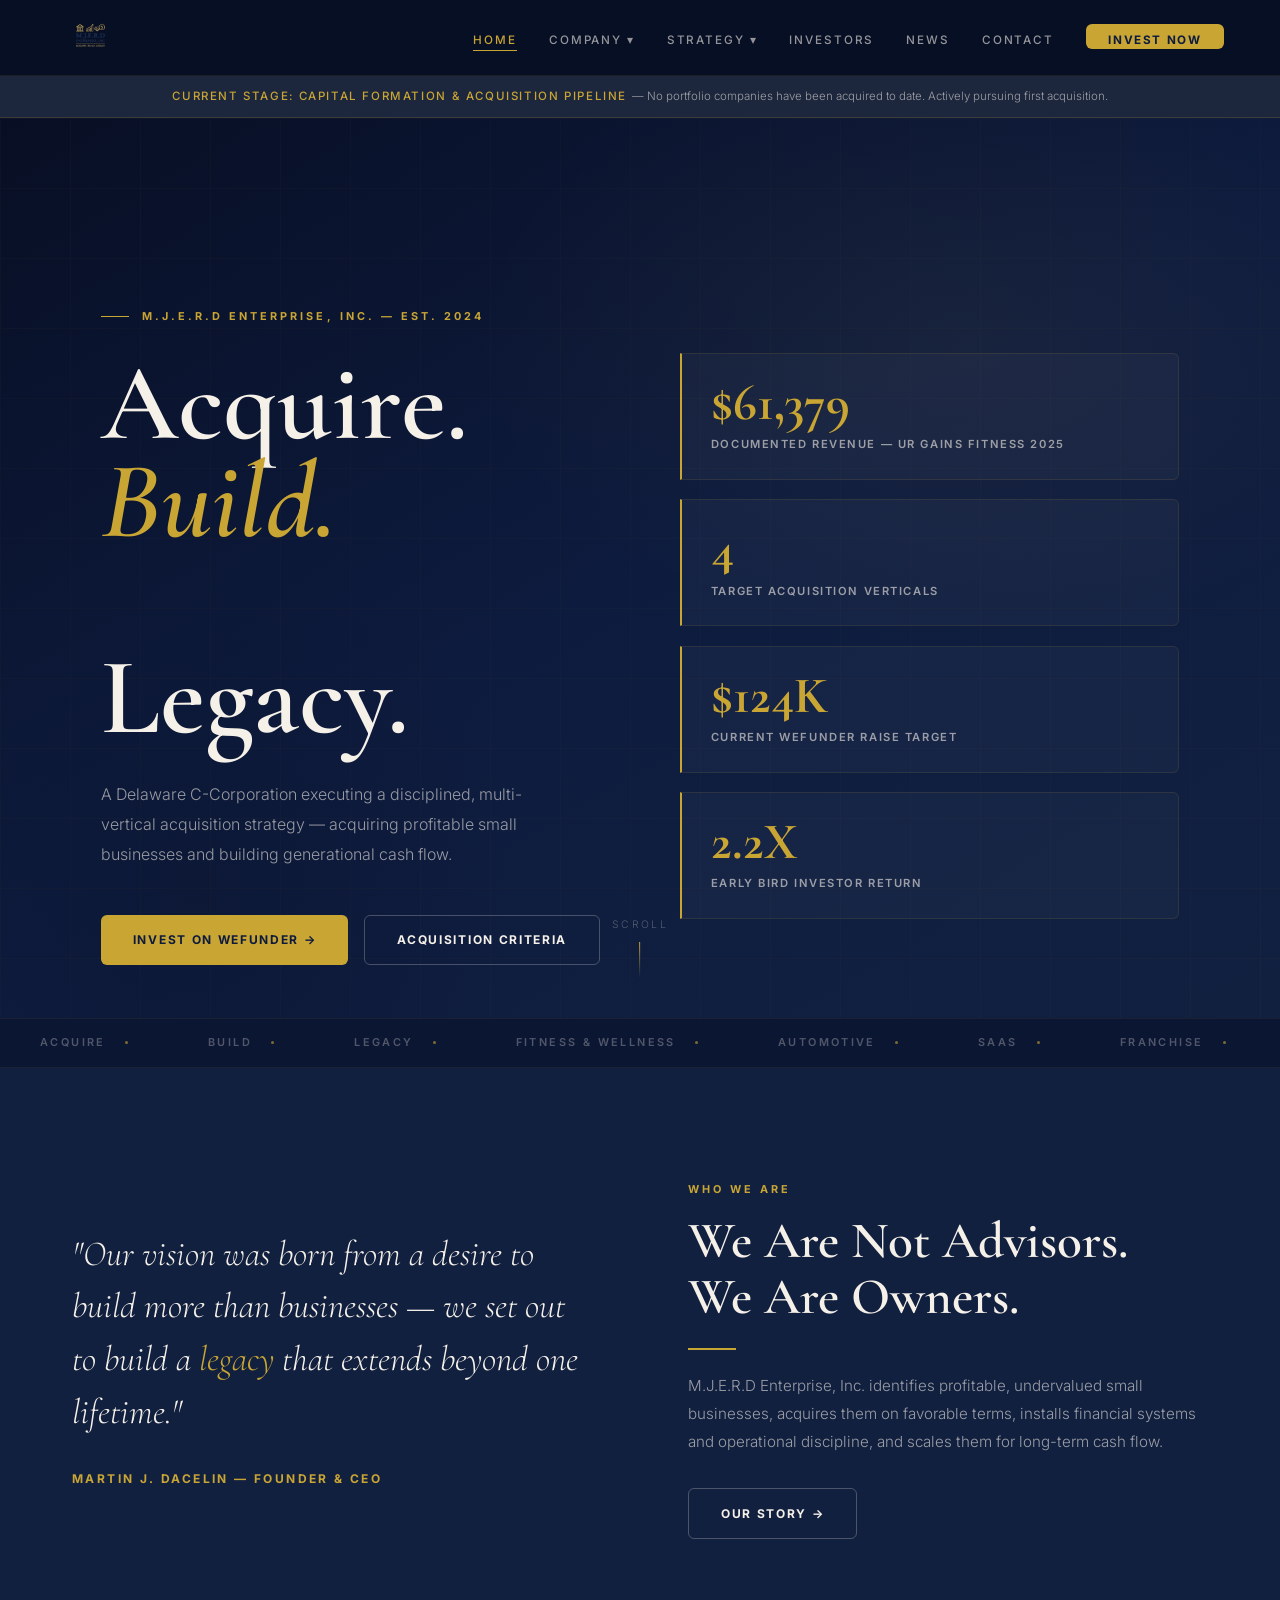
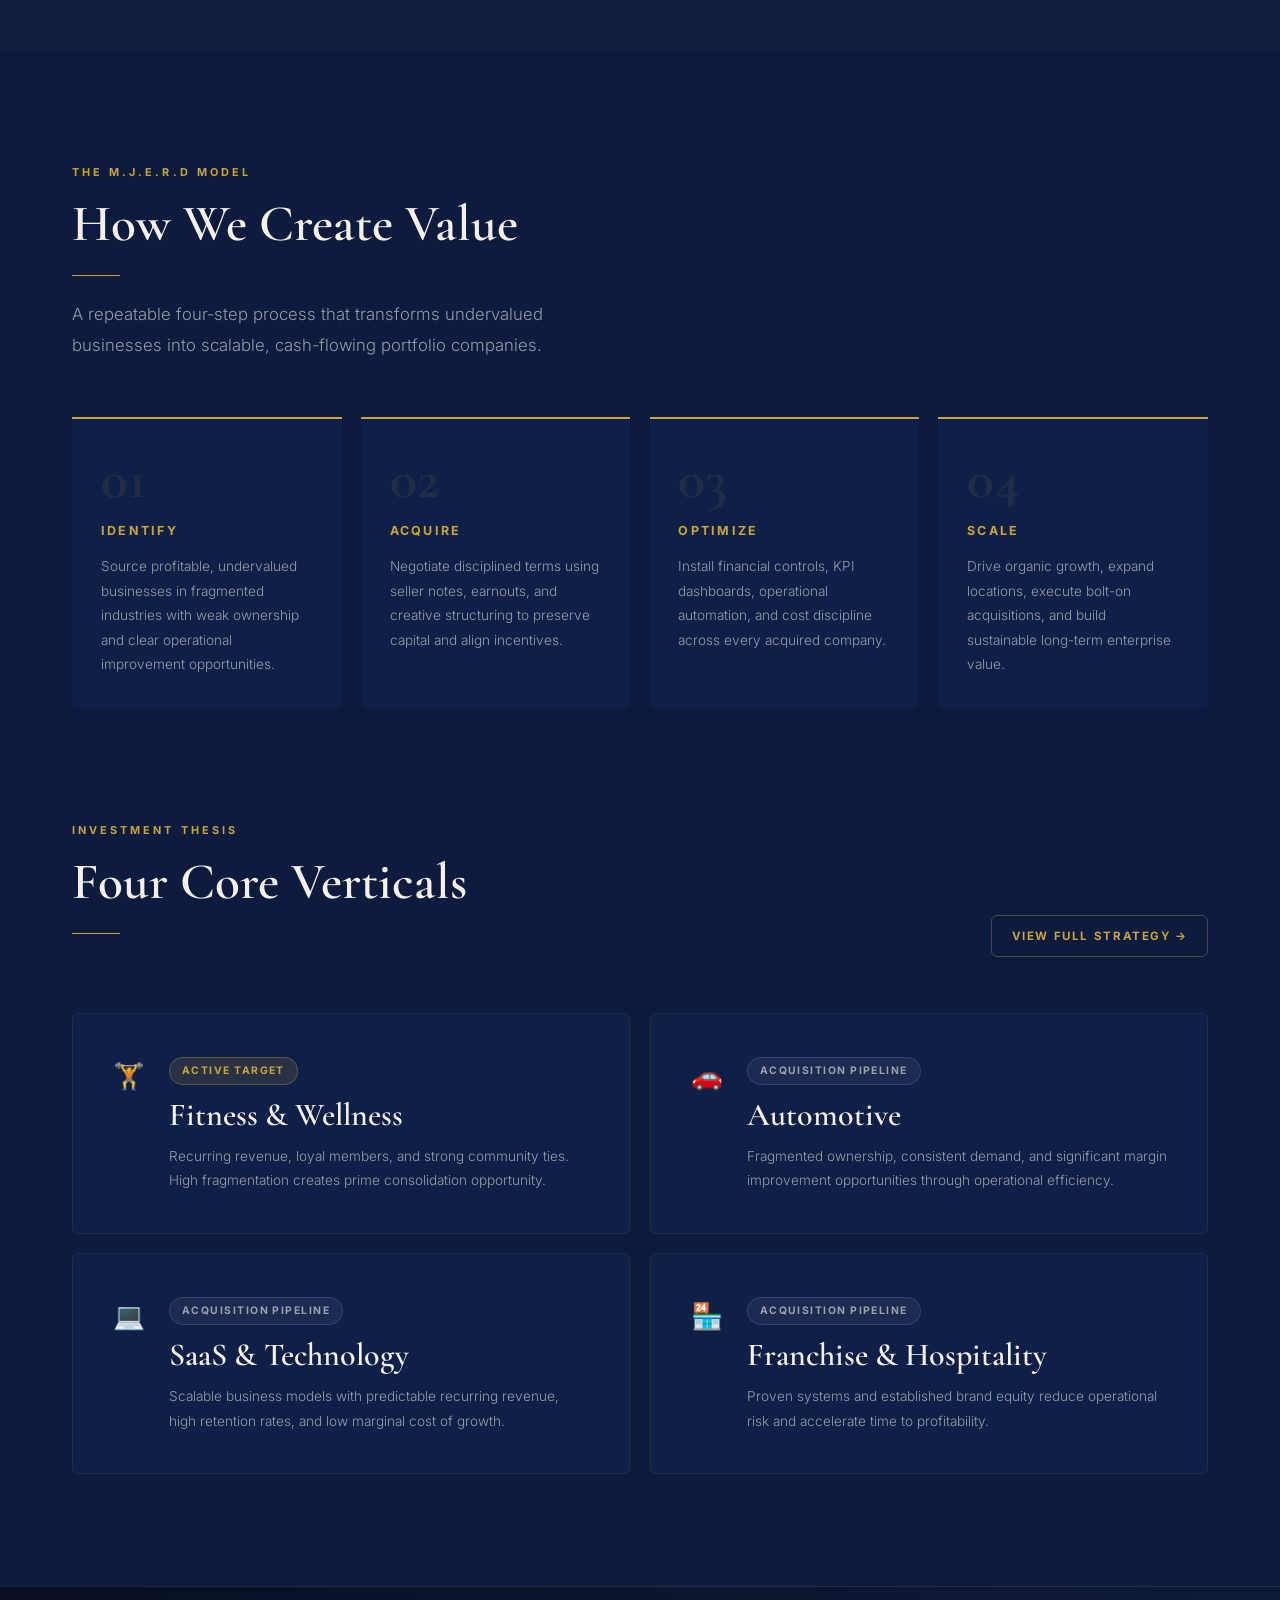
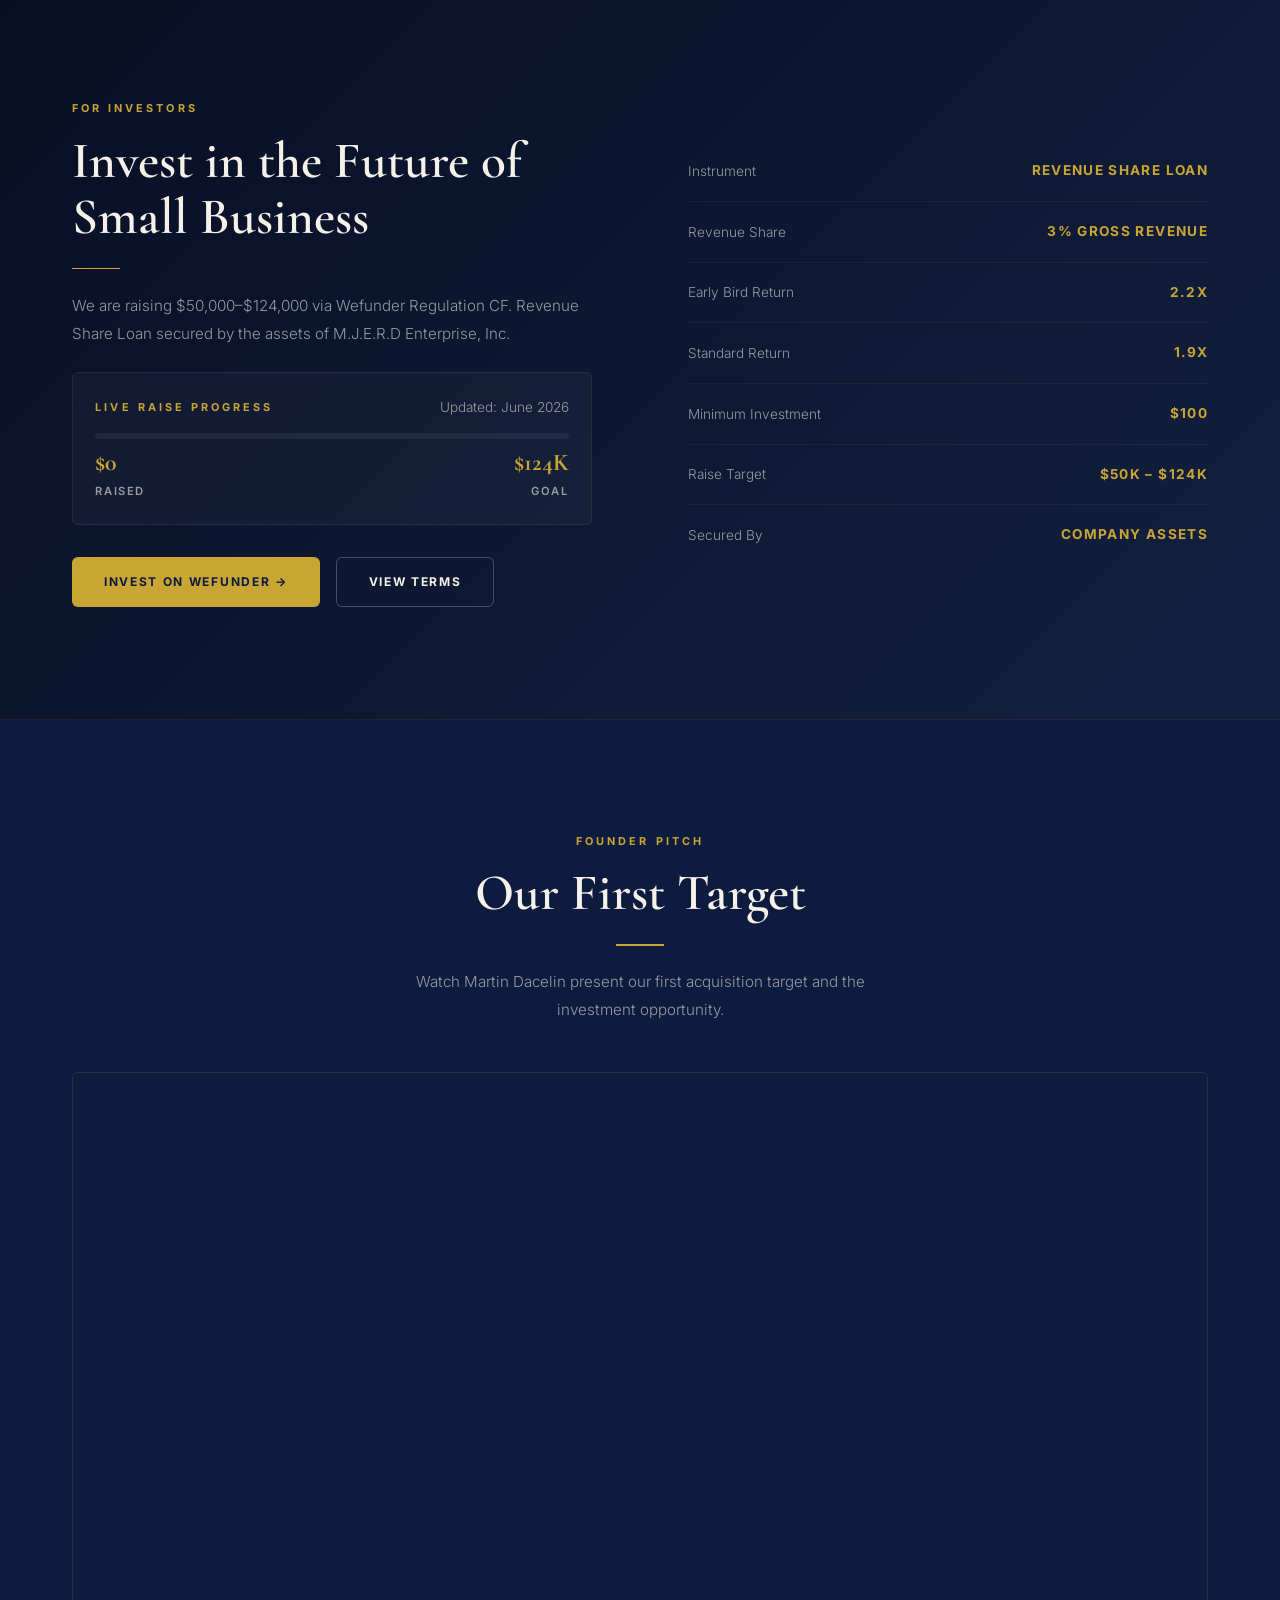
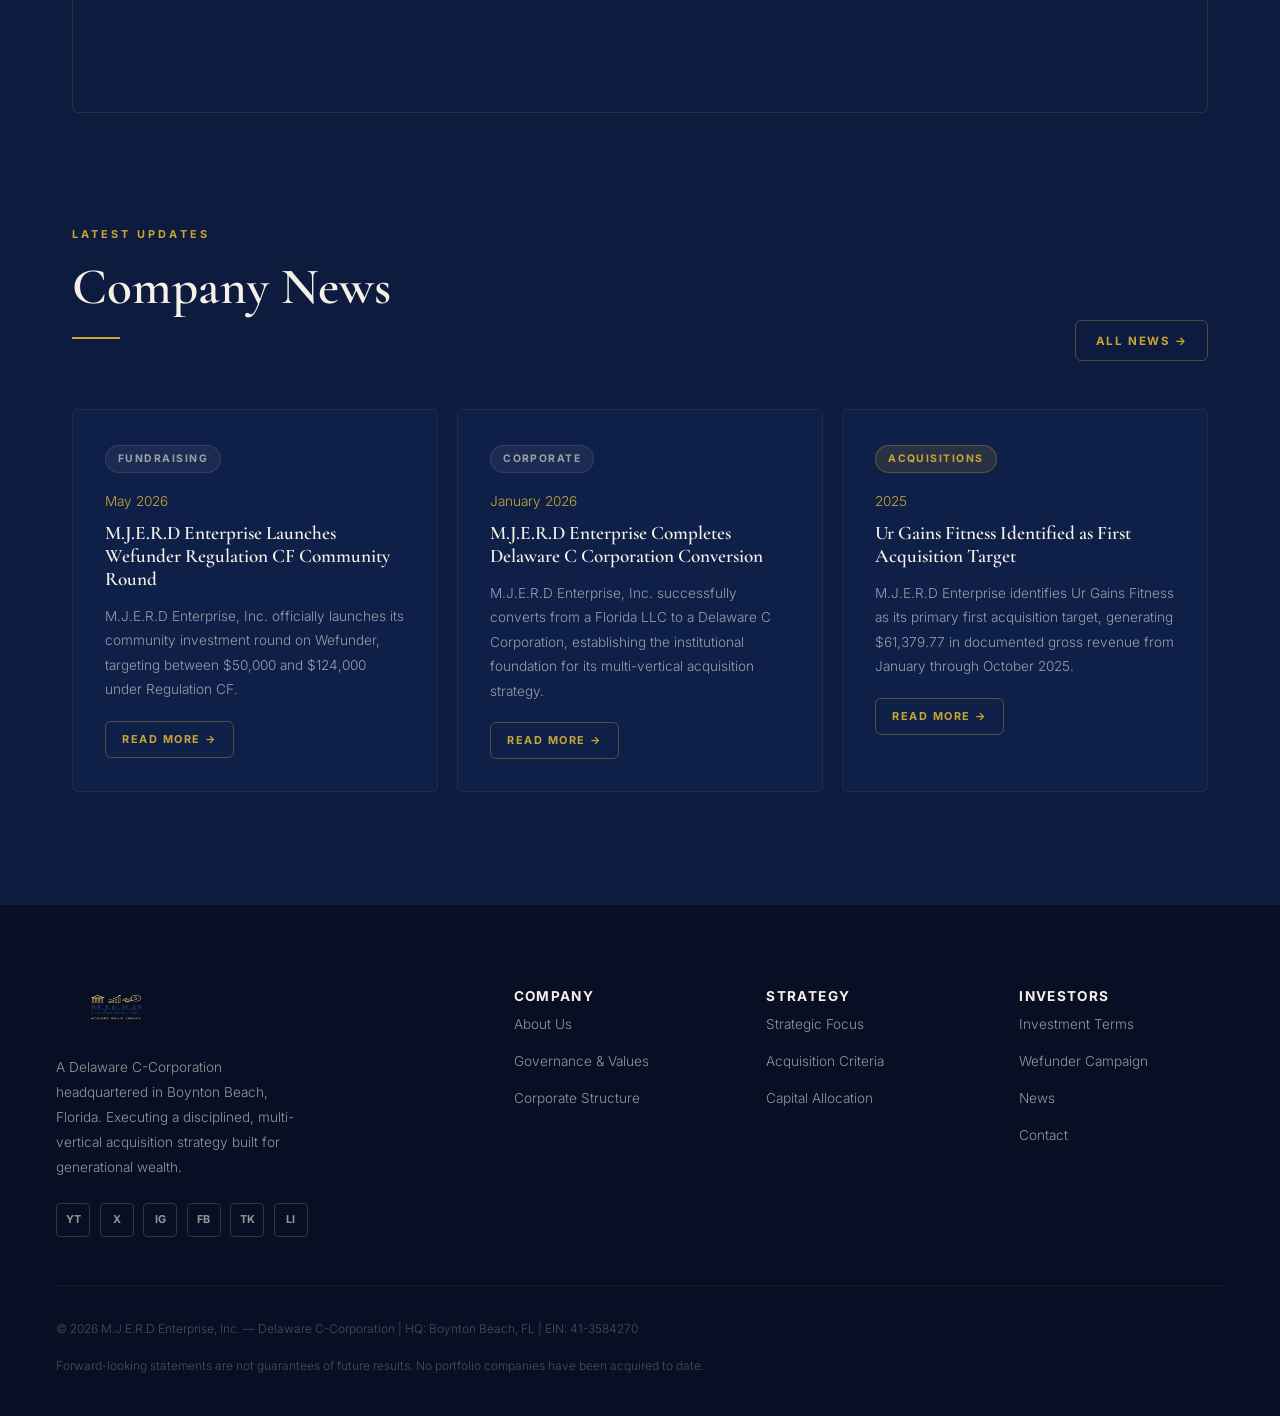
==== commit 7467c1f5: "Add files via upload" ====
--- a/index.html
+++ b/index.html
@@ -1,625 +1,339 @@
 <!DOCTYPE html>
 <html lang="en">
 <head>
-  <meta charset="UTF-8" />
-  <meta name="viewport" content="width=device-width, initial-scale=1.0" />
-  <meta name="description" content="M.J.E.R.D Enterprise, Inc. — A Delaware holding company acquiring, building, and scaling profitable businesses for generational wealth." />
-  <title>M.J.E.R.D Enterprise, Inc. — Acquire. Build. Legacy.</title>
-  <link rel="stylesheet" href="style.css" />
-  <style>
-    /* ── HERO ── */
-    .hero {
-      min-height: 100vh;
-      display: flex; align-items: center;
-      position: relative; overflow: hidden;
-      padding-top: var(--nav-h);
-    }
-
-    .hero-bg {
-      position: absolute; inset: 0;
-      background:
-        radial-gradient(ellipse 80% 60% at 80% 20%, rgba(201,165,52,0.06) 0%, transparent 60%),
-        radial-gradient(ellipse 60% 80% at 10% 90%, rgba(21,35,71,0.8) 0%, transparent 50%),
-        linear-gradient(160deg, var(--dark) 0%, var(--navy) 50%, var(--navy-mid) 100%);
-    }
-
-    .hero-grid {
-      position: absolute; inset: 0; opacity: 0.04;
-      background-image: linear-gradient(var(--gold) 1px, transparent 1px), linear-gradient(90deg, var(--gold) 1px, transparent 1px);
-      background-size: 60px 60px;
-    }
-
-    .hero-accent {
-      position: absolute; right: 0; top: 0; bottom: 0;
-      width: 45%; opacity: 0.06;
-      background: radial-gradient(ellipse at center, var(--gold) 0%, transparent 70%);
-    }
-
-    .hero-content {
-      position: relative; z-index: 2;
-      max-width: 1200px; margin: 0 auto; padding: 0 2rem;
-      display: grid; grid-template-columns: 1fr 1fr; gap: 6rem; align-items: center;
-    }
-
-    .hero-left { }
-
-    .hero-badge {
-      display: inline-flex; align-items: center; gap: 0.6rem;
-      background: rgba(201,165,52,0.1);
-      border: 1px solid rgba(201,165,52,0.3);
-      border-radius: 100px; padding: 0.4rem 1rem;
-      margin-bottom: 2rem;
-    }
-
-    .hero-badge-dot { width: 6px; height: 6px; border-radius: 50%; background: var(--gold); animation: pulse 2s infinite; }
-    @keyframes pulse { 0%,100%{opacity:1;transform:scale(1)} 50%{opacity:0.5;transform:scale(1.5)} }
-
-    .hero-badge span { font-size: 0.72rem; font-weight: 600; letter-spacing: 0.2em; text-transform: uppercase; color: var(--gold); }
-
-    .hero-title {
-      font-family: 'Cormorant Garamond', serif;
-      font-size: clamp(4rem, 8vw, 7rem);
-      font-weight: 600; line-height: 0.95;
-      color: var(--cream); margin-bottom: 2rem;
-    }
-
-    .hero-title .gold { color: var(--gold); font-style: italic; }
-
-    .hero-sub {
-      font-size: 1.05rem; color: var(--cream-dim);
-      line-height: 1.9; max-width: 480px; margin-bottom: 3rem;
-    }
-
-    .hero-btns { display: flex; gap: 1rem; flex-wrap: wrap; }
-
-    .hero-right {
-      display: flex; flex-direction: column; gap: 1.5rem;
-    }
-
-    .stat-card {
-      background: rgba(255,255,255,0.03);
-      border: 1px solid rgba(201,165,52,0.15);
-      border-radius: 8px; padding: 1.8rem 2rem;
-      transition: border-color 0.3s, transform 0.3s;
-    }
-
-    .stat-card:hover { border-color: rgba(201,165,52,0.4); transform: translateX(6px); }
-
-    .stat-number {
-      font-family: 'Cormorant Garamond', serif;
-      font-size: 3rem; font-weight: 700; color: var(--gold); line-height: 1;
-    }
-
-    .stat-label { font-size: 0.8rem; font-weight: 600; letter-spacing: 0.12em; text-transform: uppercase; color: var(--cream-dim); margin-top: 0.4rem; }
-
-    .hero-scroll {
-      position: absolute; bottom: 3rem; left: 50%; transform: translateX(-50%);
-      display: flex; flex-direction: column; align-items: center; gap: 0.5rem;
-      color: var(--cream-dim); font-size: 0.72rem; letter-spacing: 0.2em; text-transform: uppercase;
-      animation: float 2s ease-in-out infinite;
-    }
-
-    .hero-scroll::after {
-      content: ''; width: 1px; height: 40px;
-      background: linear-gradient(to bottom, var(--gold), transparent);
-    }
-
-    @keyframes float { 0%,100%{transform:translateX(-50%) translateY(0)} 50%{transform:translateX(-50%) translateY(-8px)} }
-
-    /* ── MARQUEE ── */
-    .marquee-section {
-      padding: 2rem 0; overflow: hidden;
-      border-top: 1px solid rgba(201,165,52,0.1);
-      border-bottom: 1px solid rgba(201,165,52,0.1);
-      background: rgba(0,0,0,0.2);
-    }
-
-    .marquee-track {
-      display: flex; gap: 0; white-space: nowrap;
-      animation: marquee 30s linear infinite;
-    }
-
-    @keyframes marquee { from{transform:translateX(0)} to{transform:translateX(-50%)} }
-
-    .marquee-item {
-      display: inline-flex; align-items: center; gap: 1.5rem;
-      padding: 0 3rem;
-      font-size: 0.75rem; font-weight: 700;
-      letter-spacing: 0.25em; text-transform: uppercase;
-      color: rgba(245,240,232,0.35);
-    }
-
-    .marquee-dot { width: 4px; height: 4px; border-radius: 50%; background: var(--gold); }
-
-    /* ── ABOUT STRIP ── */
-    .about-strip { background: var(--navy-mid); }
-
-    .about-strip-inner {
-      max-width: 1200px; margin: 0 auto; padding: 6rem 2rem;
-      display: grid; grid-template-columns: 1fr 1fr; gap: 6rem; align-items: center;
-    }
-
-    .about-strip blockquote {
-      font-family: 'Cormorant Garamond', serif;
-      font-size: clamp(1.4rem, 3vw, 2rem);
-      font-style: italic; font-weight: 400;
-      color: var(--cream); line-height: 1.5;
-    }
-
-    .about-strip blockquote span { color: var(--gold); }
-
-    .about-strip cite {
-      display: block; margin-top: 1.5rem;
-      font-family: 'Barlow', sans-serif; font-style: normal;
-      font-size: 0.78rem; font-weight: 700;
-      letter-spacing: 0.2em; text-transform: uppercase; color: var(--gold);
-    }
-
-    /* ── HOW WE CREATE VALUE ── */
-    .model-grid { display: grid; grid-template-columns: repeat(4, 1fr); gap: 1.5rem; margin-top: 4rem; }
-
-    .model-card {
-      background: var(--navy-card);
-      border: 1px solid rgba(201,165,52,0.1);
-      border-top: 2px solid var(--gold);
-      border-radius: 0 0 8px 8px;
-      padding: 2.5rem 2rem;
-      transition: transform 0.3s, box-shadow 0.3s;
-    }
-
-    .model-card:hover { transform: translateY(-8px); box-shadow: 0 20px 60px rgba(0,0,0,0.3); }
-
-    .model-num {
-      font-family: 'Barlow Condensed', sans-serif;
-      font-size: 3.5rem; font-weight: 700;
-      color: rgba(201,165,52,0.12); line-height: 1;
-      margin-bottom: 1rem;
-    }
-
-    .model-title {
-      font-size: 0.85rem; font-weight: 700;
-      letter-spacing: 0.2em; text-transform: uppercase;
-      color: var(--gold); margin-bottom: 1rem;
-    }
-
-    /* ── VERTICALS ── */
-    .verticals-grid { display: grid; grid-template-columns: repeat(2, 1fr); gap: 1.5rem; margin-top: 4rem; }
-
-    .vertical-card {
-      background: var(--navy-card);
-      border: 1px solid rgba(201,165,52,0.12);
-      border-radius: 8px; padding: 3rem;
-      display: flex; gap: 2rem; align-items: flex-start;
-      transition: all 0.3s;
-    }
-
-    .vertical-card:hover { border-color: rgba(201,165,52,0.4); transform: translateY(-4px); }
-
-    .vertical-icon {
-      width: 52px; height: 52px; min-width: 52px;
-      background: var(--gold-dim);
-      border: 1px solid rgba(201,165,52,0.3);
-      border-radius: 8px;
-      display: flex; align-items: center; justify-content: center;
-      font-size: 1.4rem;
-    }
-
-    .vertical-status {
-      display: inline-block;
-      font-size: 0.65rem; font-weight: 700; letter-spacing: 0.15em; text-transform: uppercase;
-      padding: 0.25rem 0.7rem; border-radius: 100px; margin-bottom: 0.6rem;
-    }
-
-    .status-active { background: rgba(201,165,52,0.15); color: var(--gold); border: 1px solid rgba(201,165,52,0.3); }
-    .status-pipeline { background: rgba(255,255,255,0.04); color: var(--cream-dim); border: 1px solid rgba(255,255,255,0.1); }
-
-    /* ── INVESTOR BAND ── */
-    .investor-band {
-      background: linear-gradient(135deg, var(--dark) 0%, var(--navy-mid) 100%);
-      border-top: 1px solid rgba(201,165,52,0.15);
-      border-bottom: 1px solid rgba(201,165,52,0.15);
-    }
-
-    .investor-inner {
-      max-width: 1200px; margin: 0 auto; padding: 7rem 2rem;
-      display: grid; grid-template-columns: 1fr 1fr; gap: 6rem; align-items: center;
-    }
-
-    .investor-terms { display: flex; flex-direction: column; gap: 0; }
-
-    .term-row {
-      display: flex; justify-content: space-between; align-items: center;
-      padding: 1.2rem 0;
-      border-bottom: 1px solid rgba(201,165,52,0.08);
-    }
-
-    .term-label { font-size: 0.8rem; font-weight: 600; letter-spacing: 0.1em; text-transform: uppercase; color: var(--cream-dim); }
-    .term-value { font-family: 'Cormorant Garamond', serif; font-size: 1.4rem; color: var(--gold); font-weight: 600; }
-
-    /* ── VIDEO ── */
-    .video-placeholder {
-      aspect-ratio: 16/9;
-      background: var(--navy-card);
-      border: 1px solid rgba(201,165,52,0.15);
-      border-radius: 12px;
-      display: flex; align-items: center; justify-content: center;
-      flex-direction: column; gap: 1rem;
-      position: relative; overflow: hidden;
-    }
-
-    .play-btn {
-      width: 72px; height: 72px;
-      background: var(--gold); border-radius: 50%;
-      display: flex; align-items: center; justify-content: center;
-      cursor: pointer; transition: transform 0.3s, box-shadow 0.3s;
-    }
-
-    .play-btn:hover { transform: scale(1.1); box-shadow: 0 0 40px rgba(201,165,52,0.4); }
-
-    .play-btn::after {
-      content: '';
-      border-style: solid;
-      border-width: 10px 0 10px 18px;
-      border-color: transparent transparent transparent var(--navy);
-      margin-left: 4px;
-    }
-
-    /* ── NEWS ── */
-    .news-grid { display: grid; grid-template-columns: repeat(3, 1fr); gap: 1.5rem; margin-top: 4rem; }
-
-    .news-card {
-      background: var(--navy-card);
-      border: 1px solid rgba(201,165,52,0.1);
-      border-radius: 8px; overflow: hidden;
-      transition: all 0.3s;
-    }
-
-    .news-card:hover { border-color: rgba(201,165,52,0.3); transform: translateY(-4px); }
-
-    .news-card-body { padding: 2rem; }
-
-    .news-date {
-      font-size: 0.72rem; font-weight: 600; letter-spacing: 0.15em;
-      text-transform: uppercase; color: var(--gold); margin-bottom: 0.8rem;
-    }
-
-    .news-title {
-      font-family: 'Cormorant Garamond', serif;
-      font-size: 1.3rem; font-weight: 600; color: var(--cream);
-      line-height: 1.3; margin-bottom: 0.8rem;
-    }
-
-    .news-excerpt { font-size: 0.88rem; color: var(--cream-dim); line-height: 1.8; }
-
-    /* ── RESPONSIVE ── */
-    @media (max-width: 1024px) {
-      .hero-content { grid-template-columns: 1fr; gap: 4rem; }
-      .hero-right { display: grid; grid-template-columns: repeat(2, 1fr); }
-      .model-grid { grid-template-columns: repeat(2, 1fr); }
-      .investor-inner { grid-template-columns: 1fr; gap: 3rem; }
-    }
-
-    @media (max-width: 768px) {
-      .hero-title { font-size: clamp(3rem, 12vw, 5rem); }
-      .verticals-grid { grid-template-columns: 1fr; }
-      .news-grid { grid-template-columns: 1fr; }
-      .about-strip-inner { grid-template-columns: 1fr; gap: 3rem; }
-      .model-grid { grid-template-columns: 1fr; }
-      .hero-right { grid-template-columns: 1fr; }
-    }
-  </style>
+<meta charset="UTF-8"/>
+<meta name="viewport" content="width=device-width,initial-scale=1.0"/>
+<meta name="description" content="M.J.E.R.D Enterprise, Inc. is a Delaware C-Corporation executing a disciplined, multi-vertical acquisition strategy across Fitness, Automotive, SaaS, and Franchise sectors."/>
+<meta property="og:title" content="M.J.E.R.D Enterprise, Inc. — Acquire. Build. Legacy."/>
+<meta property="og:description" content="A Delaware holding company built for generational wealth through disciplined small business acquisition."/>
+<meta property="og:type" content="website"/>
+<meta property="og:url" content="https://mjerdenterprise.com/"/>
+<meta name="twitter:card" content="summary_large_image"/>
+<link rel="canonical" href="https://mjerdenterprise.com/"/>
+<link rel="preconnect" href="https://fonts.googleapis.com"/>
+<link rel="preconnect" href="https://fonts.gstatic.com" crossorigin/>
+<link rel="stylesheet" href="style.css"/>
+<title>M.J.E.R.D Enterprise, Inc. — Acquire. Build. Legacy.</title>
+<script type="application/ld+json">{"@context":"https://schema.org","@type":"Corporation","name":"M.J.E.R.D Enterprise, Inc.","url":"https://mjerdenterprise.com","logo":"https://mjerdenterprise.com/logo-white.png","description":"Delaware C-Corporation executing a multi-vertical acquisition strategy.","address":{"@type":"PostalAddress","streetAddress":"1540 SW 8th St Unit 1078","addressLocality":"Boynton Beach","addressRegion":"FL","postalCode":"33426","addressCountry":"US"},"foundingDate":"2024","founder":{"@type":"Person","name":"Martin J. Dacelin"}}</script>
+<style>
+.hero{min-height:100vh;display:flex;align-items:center;position:relative;overflow:hidden;background:linear-gradient(150deg,var(--navy-deep) 0%,var(--navy) 50%,var(--navy-mid) 100%)}
+.hero__bg{position:absolute;inset:0;background:radial-gradient(ellipse 70% 60% at 75% 25%,rgba(201,165,52,.06) 0%,transparent 55%),radial-gradient(ellipse 50% 80% at 15% 85%,rgba(12,23,52,.8) 0%,transparent 50%);pointer-events:none}
+.hero__grid-lines{position:absolute;inset:0;opacity:.025;background-image:linear-gradient(var(--gold) 1px,transparent 1px),linear-gradient(90deg,var(--gold) 1px,transparent 1px);background-size:70px 70px;pointer-events:none}
+.hero__content{position:relative;z-index:2;max-width:1200px;margin:0 auto;padding:0 2rem;display:grid;grid-template-columns:1fr 1fr;gap:5rem;align-items:center;padding-top:calc(var(--nav-h) + 60px)}
+.hero__eyebrow{font-size:.68rem;font-weight:700;letter-spacing:.28em;text-transform:uppercase;color:var(--gold);margin-bottom:1.8rem;display:flex;align-items:center;gap:.8rem}
+.hero__eyebrow::before{content:'';width:28px;height:1px;background:var(--gold)}
+.hero__title{font-family:'Cormorant Garamond',serif;font-size:clamp(4rem,8.5vw,8rem);font-weight:600;line-height:.9;color:var(--cream);margin-bottom:2rem}
+.hero__title em{font-style:italic;color:var(--gold);display:block}
+.hero__sub{font-size:1rem;color:var(--cream-dim);line-height:1.9;max-width:460px;margin-bottom:2.8rem}
+.hero__btns{display:flex;gap:1rem;flex-wrap:wrap}
+.hero__stats{display:flex;flex-direction:column;gap:1.2rem}
+.hero__stat{background:rgba(255,255,255,.03);border:1px solid rgba(201,165,52,.12);border-left:2px solid var(--gold);border-radius:0 var(--radius) var(--radius) 0;padding:1.5rem 1.8rem;transition:border-color var(--transition),transform var(--transition)}
+.hero__stat:hover{border-color:rgba(201,165,52,.4);transform:translateX(4px)}
+.hero__scroll{position:absolute;bottom:2.5rem;left:50%;transform:translateX(-50%);display:flex;flex-direction:column;align-items:center;gap:.5rem;font-size:.65rem;letter-spacing:.22em;text-transform:uppercase;color:rgba(245,240,232,.3);animation:bob 2.2s ease-in-out infinite}
+.hero__scroll::after{content:'';width:1px;height:36px;background:linear-gradient(to bottom,var(--gold),transparent)}
+@keyframes bob{0%,100%{transform:translateX(-50%) translateY(0)}50%{transform:translateX(-50%) translateY(-7px)}}
+.model-grid{display:grid;grid-template-columns:repeat(4,1fr);gap:1.2rem;margin-top:3.5rem}
+.model-card{background:var(--navy-card);border-top:2px solid var(--gold);border-radius:0 0 var(--radius) var(--radius);padding:2rem 1.8rem;transition:transform var(--transition),box-shadow var(--transition)}
+.model-card:hover{transform:translateY(-6px);box-shadow:0 20px 50px rgba(0,0,0,.3)}
+.model-num{font-family:'Cormorant Garamond',serif;font-size:3.5rem;font-weight:700;color:rgba(201,165,52,.1);line-height:1;margin-bottom:.8rem}
+.model-title{font-size:.78rem;font-weight:700;letter-spacing:.18em;text-transform:uppercase;color:var(--gold);margin-bottom:.8rem}
+.verticals-grid{display:grid;grid-template-columns:repeat(2,1fr);gap:1.2rem;margin-top:3.5rem}
+.vertical-card{background:var(--navy-card);border:1px solid rgba(201,165,52,.1);border-radius:var(--radius);padding:2.5rem;display:flex;gap:1.5rem;align-items:flex-start;transition:all var(--transition)}
+.vertical-card:hover{border-color:rgba(201,165,52,.35);transform:translateY(-3px)}
+.vertical-icon{font-size:1.6rem;flex-shrink:0}
+.invest-band{background:linear-gradient(135deg,var(--navy-deep),var(--navy-mid));border-top:1px solid rgba(201,165,52,.12);border-bottom:1px solid rgba(201,165,52,.12)}
+.invest-band__inner{max-width:1200px;margin:0 auto;padding:7rem 2rem;display:grid;grid-template-columns:1fr 1fr;gap:6rem;align-items:center}
+.term-row{display:flex;justify-content:space-between;align-items:center;padding:1.1rem 0;border-bottom:1px solid rgba(201,165,52,.07)}
+.term-row:last-child{border-bottom:none}
+.news-grid{display:grid;grid-template-columns:repeat(3,1fr);gap:1.2rem;margin-top:3rem}
+.news-card{padding:2rem}
+@media(max-width:1024px){.hero__content{grid-template-columns:1fr;gap:3rem}.invest-band__inner{grid-template-columns:1fr;gap:3rem}.model-grid{grid-template-columns:repeat(2,1fr)}}
+@media(max-width:768px){.verticals-grid{grid-template-columns:1fr}.news-grid{grid-template-columns:1fr}.model-grid{grid-template-columns:1fr}}
+</style>
 </head>
 <body>
-
-  <!-- NAV -->
-  <nav>
-    <a href="index.html"><img src="logo-white.png" alt="M.J.E.R.D Enterprise" class="nav-logo" /></a>
-    <ul class="nav-links">
-      <li><a href="index.html">Home</a></li>
-      <li><a href="about.html">About</a></li>
-      <li><a href="investment.html">Investors</a></li>
-      <li><a href="news.html">News</a></li>
-      <li><a href="contact.html">Contact</a></li>
-      <li><a href="https://wefunder.com/mjerd.enterprise.inc" target="_blank" class="nav-cta">Invest Now</a></li>
-    </ul>
-    <div class="nav-hamburger">
-      <span></span><span></span><span></span>
-    </div>
-  </nav>
-
-  <!-- HERO -->
-  <section class="hero">
-    <div class="hero-bg"></div>
-    <div class="hero-grid"></div>
-    <div class="hero-accent"></div>
-
-    <div class="hero-content">
-      <div class="hero-left">
-        <div class="hero-badge">
-          <div class="hero-badge-dot"></div>
-          <span>M.J.E.R.D Enterprise, Inc. — Est. 2024</span>
+<a href="#main-content" class="skip-nav">Skip to main content</a>
+<nav class="nav" aria-label="Main navigation">
+  <a href="index.html" aria-label="M.J.E.R.D Enterprise home"><img src="logo-white.png" alt="M.J.E.R.D Enterprise, Inc." class="nav__logo" width="140" height="46" loading="eager"/></a>
+  <ul class="nav__links" role="list">
+    <li><a href="index.html" class="active">Home</a></li>
+    <li class="nav__dropdown"><a href="about.html" aria-haspopup="true">Company ▾</a>
+      <ul class="nav__dropdown-menu" role="list">
+        <li><a href="about.html">About Us</a></li>
+        <li><a href="about.html#governance">Governance &amp; Values</a></li>
+        <li><a href="about.html#structure">Corporate Structure</a></li>
+      </ul>
+    </li>
+    <li class="nav__dropdown"><a href="strategic-focus.html" aria-haspopup="true">Strategy ▾</a>
+      <ul class="nav__dropdown-menu" role="list">
+        <li><a href="strategic-focus.html">Strategic Focus</a></li>
+        <li><a href="acquisition-criteria.html">Acquisition Criteria</a></li>
+        <li><a href="capital-allocation.html">Capital Allocation</a></li>
+      </ul>
+    </li>
+    <li><a href="investment.html">Investors</a></li>
+    <li><a href="news.html">News</a></li>
+    <li><a href="contact.html">Contact</a></li>
+    <li><a href="https://wefunder.com/mjerd.enterprise.inc" target="_blank" rel="noopener noreferrer" class="nav__cta">Invest Now</a></li>
+  </ul>
+  <button class="nav__hamburger" aria-label="Open navigation menu" aria-expanded="false"><span></span><span></span><span></span></button>
+</nav>
+<div class="stage-banner" role="note"><p>Current Stage: Capital Formation &amp; Acquisition Pipeline <span>— No portfolio companies have been acquired to date. Actively pursuing first acquisition.</span></p></div>
+
+<main id="main-content">
+
+<!-- HERO -->
+<section class="hero" aria-label="Hero">
+  <div class="hero__bg"></div>
+  <div class="hero__grid-lines" aria-hidden="true"></div>
+  <div class="hero__content">
+    <div>
+      <p class="hero__eyebrow">M.J.E.R.D Enterprise, Inc. — Est. 2024</p>
+      <h1 class="hero__title">Acquire.<br><em>Build.</em><br>Legacy.</h1>
+      <p class="hero__sub">A Delaware C-Corporation executing a disciplined, multi-vertical acquisition strategy — acquiring profitable small businesses and building generational cash flow.</p>
+      <div class="hero__btns">
+        <a href="https://wefunder.com/mjerd.enterprise.inc" target="_blank" rel="noopener noreferrer" class="btn btn--gold">Invest on Wefunder →</a>
+        <a href="acquisition-criteria.html" class="btn btn--outline">Acquisition Criteria</a>
+      </div>
+    </div>
+    <div class="hero__stats" aria-label="Key metrics">
+      <div class="hero__stat fade-up d1">
+        <div class="stat-num">$<span class="counter" data-target="61379" data-decimals="0">0</span></div>
+        <div class="stat-label">Documented Revenue — Ur Gains Fitness 2025</div>
+      </div>
+      <div class="hero__stat fade-up d2">
+        <div class="stat-num"><span class="counter" data-target="4">0</span></div>
+        <div class="stat-label">Target Acquisition Verticals</div>
+      </div>
+      <div class="hero__stat fade-up d3">
+        <div class="stat-num">$<span class="counter" data-target="124" data-suffix="K">0K</span></div>
+        <div class="stat-label">Current Wefunder Raise Target</div>
+      </div>
+      <div class="hero__stat fade-up d4">
+        <div class="stat-num"><span class="counter" data-target="2.2" data-suffix="X" data-decimals="1">0X</span></div>
+        <div class="stat-label">Early Bird Investor Return</div>
+      </div>
+    </div>
+  </div>
+  <div class="hero__scroll" aria-hidden="true">Scroll</div>
+</section>
+
+<!-- MARQUEE -->
+<div class="marquee" aria-hidden="true">
+  <div class="marquee__track">
+    <span class="marquee__item">Acquire<span class="marquee__dot"></span></span>
+    <span class="marquee__item">Build<span class="marquee__dot"></span></span>
+    <span class="marquee__item">Legacy<span class="marquee__dot"></span></span>
+    <span class="marquee__item">Fitness &amp; Wellness<span class="marquee__dot"></span></span>
+    <span class="marquee__item">Automotive<span class="marquee__dot"></span></span>
+    <span class="marquee__item">SaaS<span class="marquee__dot"></span></span>
+    <span class="marquee__item">Franchise<span class="marquee__dot"></span></span>
+    <span class="marquee__item">Delaware C-Corporation<span class="marquee__dot"></span></span>
+    <span class="marquee__item">Boynton Beach, FL<span class="marquee__dot"></span></span>
+    <span class="marquee__item">Generational Wealth<span class="marquee__dot"></span></span>
+    <span class="marquee__item">Acquire<span class="marquee__dot"></span></span>
+    <span class="marquee__item">Build<span class="marquee__dot"></span></span>
+    <span class="marquee__item">Legacy<span class="marquee__dot"></span></span>
+    <span class="marquee__item">Fitness &amp; Wellness<span class="marquee__dot"></span></span>
+    <span class="marquee__item">Automotive<span class="marquee__dot"></span></span>
+    <span class="marquee__item">SaaS<span class="marquee__dot"></span></span>
+    <span class="marquee__item">Franchise<span class="marquee__dot"></span></span>
+    <span class="marquee__item">Delaware C-Corporation<span class="marquee__dot"></span></span>
+    <span class="marquee__item">Boynton Beach, FL<span class="marquee__dot"></span></span>
+    <span class="marquee__item">Generational Wealth<span class="marquee__dot"></span></span>
+  </div>
+</div>
+
+<!-- ABOUT STRIP -->
+<section class="section" style="background:var(--navy-mid)">
+  <div class="container" style="display:grid;grid-template-columns:1fr 1fr;gap:6rem;align-items:center">
+    <div class="fade-up">
+      <blockquote style="font-family:'Cormorant Garamond',serif;font-size:clamp(1.5rem,3vw,2.2rem);font-style:italic;color:var(--cream);line-height:1.5;margin-bottom:1.5rem">
+        "Our vision was born from a desire to build more than businesses — we set out to build a <span style="color:var(--gold)">legacy</span> that extends beyond one lifetime."
+      </blockquote>
+      <cite style="font-style:normal;font-size:.75rem;font-weight:700;letter-spacing:.2em;text-transform:uppercase;color:var(--gold)">Martin J. Dacelin — Founder &amp; CEO</cite>
+    </div>
+    <div class="fade-up d1">
+      <span class="label">Who We Are</span>
+      <h2 class="h2" style="margin-bottom:1.2rem">We Are Not Advisors.<br>We Are Owners.</h2>
+      <div class="gold-rule"></div>
+      <p class="body-md" style="margin-bottom:2rem">M.J.E.R.D Enterprise, Inc. identifies profitable, undervalued small businesses, acquires them on favorable terms, installs financial systems and operational discipline, and scales them for long-term cash flow.</p>
+      <a href="about.html" class="btn btn--outline">Our Story →</a>
+    </div>
+  </div>
+</section>
+
+<!-- THE MJERD MODEL -->
+<section class="section">
+  <div class="container">
+    <div class="fade-up">
+      <span class="label">The M.J.E.R.D Model</span>
+      <h2 class="h2">How We Create Value</h2>
+      <div class="gold-rule"></div>
+      <p class="body-lg" style="max-width:560px">A repeatable four-step process that transforms undervalued businesses into scalable, cash-flowing portfolio companies.</p>
+    </div>
+    <div class="model-grid">
+      <div class="model-card fade-up d1">
+        <div class="model-num" aria-hidden="true">01</div>
+        <div class="model-title">Identify</div>
+        <p class="body-sm">Source profitable, undervalued businesses in fragmented industries with weak ownership and clear operational improvement opportunities.</p>
+      </div>
+      <div class="model-card fade-up d2">
+        <div class="model-num" aria-hidden="true">02</div>
+        <div class="model-title">Acquire</div>
+        <p class="body-sm">Negotiate disciplined terms using seller notes, earnouts, and creative structuring to preserve capital and align incentives.</p>
+      </div>
+      <div class="model-card fade-up d3">
+        <div class="model-num" aria-hidden="true">03</div>
+        <div class="model-title">Optimize</div>
+        <p class="body-sm">Install financial controls, KPI dashboards, operational automation, and cost discipline across every acquired company.</p>
+      </div>
+      <div class="model-card fade-up d4">
+        <div class="model-num" aria-hidden="true">04</div>
+        <div class="model-title">Scale</div>
+        <p class="body-sm">Drive organic growth, expand locations, execute bolt-on acquisitions, and build sustainable long-term enterprise value.</p>
+      </div>
+    </div>
+  </div>
+</section>
+
+<!-- STRATEGIC FOCUS / VERTICALS -->
+<section class="section" style="padding-top:0">
+  <div class="container">
+    <div class="fade-up" style="display:flex;justify-content:space-between;align-items:flex-end;flex-wrap:wrap;gap:1rem;margin-bottom:0">
+      <div>
+        <span class="label">Investment Thesis</span>
+        <h2 class="h2">Four Core Verticals</h2>
+        <div class="gold-rule"></div>
+      </div>
+      <a href="strategic-focus.html" class="btn btn--ghost" style="font-size:.72rem;padding:.6rem 1.2rem">View Full Strategy →</a>
+    </div>
+    <div class="verticals-grid" id="verticals-grid" aria-label="Target verticals">
+      <div class="vertical-card fade-up d1"><div class="vertical-icon" aria-hidden="true">🏋️</div><div><span class="tag tag--gold" style="margin-bottom:.7rem;display:inline-block">Active Target</span><h3 class="h3" style="margin-bottom:.5rem">Fitness &amp; Wellness</h3><p class="body-sm">Recurring revenue, loyal members, strong community ties. High fragmentation creates prime consolidation opportunity.</p></div></div>
+      <div class="vertical-card fade-up d2"><div class="vertical-icon" aria-hidden="true">🚗</div><div><span class="tag tag--dim" style="margin-bottom:.7rem;display:inline-block">Acquisition Pipeline</span><h3 class="h3" style="margin-bottom:.5rem">Automotive</h3><p class="body-sm">Fragmented ownership, consistent demand, and significant margin improvement opportunities through operational discipline.</p></div></div>
+      <div class="vertical-card fade-up d3"><div class="vertical-icon" aria-hidden="true">💻</div><div><span class="tag tag--dim" style="margin-bottom:.7rem;display:inline-block">Acquisition Pipeline</span><h3 class="h3" style="margin-bottom:.5rem">SaaS &amp; Technology</h3><p class="body-sm">Scalable models with predictable recurring revenue and low marginal cost of growth.</p></div></div>
+      <div class="vertical-card fade-up d4"><div class="vertical-icon" aria-hidden="true">🏪</div><div><span class="tag tag--dim" style="margin-bottom:.7rem;display:inline-block">Acquisition Pipeline</span><h3 class="h3" style="margin-bottom:.5rem">Franchise &amp; Hospitality</h3><p class="body-sm">Proven systems and established brand equity reduce operational risk and accelerate profitability.</p></div></div>
+    </div>
+  </div>
+</section>
+
+<!-- INVESTOR BAND -->
+<div class="invest-band" role="complementary" aria-label="Investor information">
+  <div class="invest-band__inner">
+    <div class="fade-up">
+      <span class="label">For Investors</span>
+      <h2 class="h2" style="margin-bottom:1rem">Invest in the Future of Small Business</h2>
+      <div class="gold-rule"></div>
+      <p class="body-md" style="margin-bottom:1.5rem">We are raising $50,000–$124,000 via Wefunder Regulation CF. Revenue Share Loan secured by the assets of M.J.E.R.D Enterprise, Inc.</p>
+
+      <div style="background:rgba(255,255,255,.03);border:1px solid rgba(201,165,52,.12);border-radius:var(--radius);padding:1.4rem;margin-bottom:2rem">
+        <div style="display:flex;justify-content:space-between;align-items:center;margin-bottom:.8rem;flex-wrap:wrap;gap:.5rem">
+          <span class="label" style="margin-bottom:0">Live Raise Progress</span>
+          <span class="body-sm" id="raise-updated" aria-live="polite">Loading…</span>
         </div>
-
-        <h1 class="hero-title">
-          Acquire.<br>
-          <span class="gold">Build.</span><br>
-          Legacy.
-        </h1>
-
-        <p class="hero-sub">A Delaware C Corporation executing a disciplined, multi-vertical acquisition strategy — built on family, faith, and discipline.</p>
-
-        <div class="hero-btns">
-          <a href="https://wefunder.com/mjerd.enterprise.inc" target="_blank" class="btn btn-gold">Invest on Wefunder →</a>
-          <a href="about.html" class="btn btn-outline">Our Story</a>
+        <div class="progress-bar__track" role="progressbar" aria-label="Fundraising progress">
+          <div class="progress-bar__fill" id="raise-bar"></div>
         </div>
-      </div>
-
-      <div class="hero-right">
-        <div class="stat-card fade-up fade-up-delay-1">
-          <div class="stat-number">$<span class="counter" data-target="61379" data-suffix="">61K</span></div>
-          <div class="stat-label">Documented Revenue — Ur Gains Fitness 2025</div>
+        <div style="display:flex;justify-content:space-between;margin-top:.8rem">
+          <div><div class="stat-num" style="font-size:1.5rem" id="raise-amt">$0</div><div class="stat-label">Raised</div></div>
+          <div style="text-align:right"><div class="stat-num" style="font-size:1.5rem">$124K</div><div class="stat-label">Goal</div></div>
         </div>
-        <div class="stat-card fade-up fade-up-delay-2">
-          <div class="stat-number"><span class="counter" data-target="4" data-suffix="">4</span></div>
-          <div class="stat-label">Target Acquisition Verticals</div>
-        </div>
-        <div class="stat-card fade-up fade-up-delay-3">
-          <div class="stat-number">$<span class="counter" data-target="124" data-suffix="K">124K</span></div>
-          <div class="stat-label">Current Wefunder Raise Target</div>
-        </div>
-        <div class="stat-card fade-up fade-up-delay-4">
-          <div class="stat-number"><span class="counter" data-target="2.2" data-suffix="X">2.2X</span></div>
-          <div class="stat-label">Early Bird Investor Return</div>
-        </div>
-      </div>
-    </div>
-
-    <div class="hero-scroll">Scroll</div>
-  </section>
-
-  <!-- MARQUEE -->
-  <div class="marquee-section">
-    <div class="marquee-track">
-      <span class="marquee-item">Acquire <span class="marquee-dot"></span></span>
-      <span class="marquee-item">Build <span class="marquee-dot"></span></span>
-      <span class="marquee-item">Legacy <span class="marquee-dot"></span></span>
-      <span class="marquee-item">Fitness & Wellness <span class="marquee-dot"></span></span>
-      <span class="marquee-item">Automotive <span class="marquee-dot"></span></span>
-      <span class="marquee-item">SaaS <span class="marquee-dot"></span></span>
-      <span class="marquee-item">Franchise <span class="marquee-dot"></span></span>
-      <span class="marquee-item">Delaware C Corporation <span class="marquee-dot"></span></span>
-      <span class="marquee-item">Boynton Beach, FL <span class="marquee-dot"></span></span>
-      <span class="marquee-item">Generational Wealth <span class="marquee-dot"></span></span>
-      <span class="marquee-item">Acquire <span class="marquee-dot"></span></span>
-      <span class="marquee-item">Build <span class="marquee-dot"></span></span>
-      <span class="marquee-item">Legacy <span class="marquee-dot"></span></span>
-      <span class="marquee-item">Fitness & Wellness <span class="marquee-dot"></span></span>
-      <span class="marquee-item">Automotive <span class="marquee-dot"></span></span>
-      <span class="marquee-item">SaaS <span class="marquee-dot"></span></span>
-      <span class="marquee-item">Franchise <span class="marquee-dot"></span></span>
-      <span class="marquee-item">Delaware C Corporation <span class="marquee-dot"></span></span>
-      <span class="marquee-item">Boynton Beach, FL <span class="marquee-dot"></span></span>
-      <span class="marquee-item">Generational Wealth <span class="marquee-dot"></span></span>
-    </div>
-  </div>
-
-  <!-- ABOUT STRIP -->
-  <div class="about-strip">
-    <div class="about-strip-inner">
-      <div class="fade-up">
-        <blockquote>
-          "Our vision was born from a desire to build more than businesses — we set out to build a <span>legacy.</span> A legacy of ownership, opportunity, and generational growth that extends beyond one lifetime."
-        </blockquote>
-        <cite>Martin J. Dacelin — Founder & CEO</cite>
-      </div>
-      <div class="fade-up fade-up-delay-1">
-        <span class="label">Who We Are</span>
-        <h2 class="heading-lg" style="margin-bottom:1.2rem;">We Are Not Advisors.<br>We Are Owners.</h2>
-        <p class="body-md" style="margin-bottom:2rem;">M.J.E.R.D Enterprise, Inc. is a diversified holding company built on one principle — ownership creates legacy. We identify profitable, undervalued businesses, acquire them, and scale them for generational cash flow.</p>
-        <a href="about.html" class="btn btn-outline">Learn More →</a>
-      </div>
-    </div>
-  </div>
-
-  <!-- HOW WE CREATE VALUE -->
-  <section class="section">
-    <div class="container">
-      <div class="fade-up">
-        <span class="label">The M.J.E.R.D Model</span>
-        <h2 class="heading-lg">How We Create Value</h2>
-        <div class="gold-line"></div>
-        <p class="body-lg" style="max-width:580px;">A repeatable four-step process designed to transform undervalued businesses into scalable, cash-flowing portfolio companies.</p>
-      </div>
-
-      <div class="model-grid">
-        <div class="model-card fade-up fade-up-delay-1">
-          <div class="model-num">01</div>
-          <div class="model-title">Identify</div>
-          <p class="body-sm">Source profitable, undervalued businesses in fragmented industries with weak ownership across our four core verticals.</p>
-        </div>
-        <div class="model-card fade-up fade-up-delay-2">
-          <div class="model-num">02</div>
-          <div class="model-title">Acquire</div>
-          <p class="body-sm">Negotiate favorable terms using creative structuring — seller notes, earnouts, and strategic debt — to protect capital and align incentives.</p>
-        </div>
-        <div class="model-card fade-up fade-up-delay-3">
-          <div class="model-num">03</div>
-          <div class="model-title">Optimize</div>
-          <p class="body-sm">Install financial controls, streamline operations, and introduce automation and KPI dashboards across every acquired business.</p>
-        </div>
-        <div class="model-card fade-up fade-up-delay-4">
-          <div class="model-num">04</div>
-          <div class="model-title">Scale</div>
-          <p class="body-sm">Pursue organic growth, expand locations, and execute bolt-on acquisitions within each portfolio company for maximum long-term value.</p>
-        </div>
-      </div>
-    </div>
-  </section>
-
-  <!-- TARGET VERTICALS -->
-  <section class="section" style="padding-top:0;">
-    <div class="container">
-      <div class="fade-up">
-        <span class="label">Investment Thesis</span>
-        <h2 class="heading-lg">Four Core Verticals</h2>
-        <div class="gold-line"></div>
-      </div>
-
-      <div class="verticals-grid" id="portfolio-dynamic">
-        <!-- Loaded dynamically from data/portfolio.json -->
-      </div>
-    </div>
-  </section>
-
-  <!-- INVESTOR BAND -->
-  <div class="investor-band">
-    <div class="investor-inner">
-      <div class="fade-up">
-        <span class="label">For Investors</span>
-        <h2 class="heading-lg" style="margin-bottom:1rem;">Invest in the Future of Small Business</h2>
-        <div class="gold-line"></div>
-        <p class="body-md" style="margin-bottom:2.5rem;">We are raising $50,000 to $124,000 via Wefunder Regulation CF. Investors receive a Revenue Share Loan secured by the assets of M.J.E.R.D Enterprise, Inc.</p>
-        <!-- LIVE RAISE PROGRESS -->
-        <div style="background:rgba(255,255,255,0.04);border:1px solid rgba(201,165,52,0.15);border-radius:8px;padding:1.5rem;margin-bottom:2rem;">
-          <div style="display:flex;justify-content:space-between;align-items:center;margin-bottom:0.8rem;">
-            <span style="font-size:0.72rem;font-weight:700;letter-spacing:0.2em;text-transform:uppercase;color:var(--gold);">Raise Progress</span>
-            <span style="font-size:0.8rem;color:var(--cream-dim);" id="raise-updated">Loading...</span>
-          </div>
-          <div style="background:rgba(255,255,255,0.06);border-radius:100px;height:8px;margin-bottom:0.8rem;overflow:hidden;">
-            <div id="raise-progress-bar" style="height:100%;background:var(--gold);border-radius:100px;width:0%;transition:width 1.5s ease;"></div>
-          </div>
-          <div style="display:flex;justify-content:space-between;">
-            <div>
-              <div style="font-family:'Cormorant Garamond',serif;font-size:1.6rem;font-weight:700;color:var(--gold);" id="raise-current-amt">$0</div>
-              <div style="font-size:0.72rem;color:var(--cream-dim);letter-spacing:0.1em;text-transform:uppercase;">Raised</div>
-            </div>
-            <div style="text-align:right;">
-              <div style="font-family:'Cormorant Garamond',serif;font-size:1.6rem;font-weight:700;color:var(--cream);">$124K</div>
-              <div style="font-size:0.72rem;color:var(--cream-dim);letter-spacing:0.1em;text-transform:uppercase;">Goal</div>
-            </div>
-          </div>
-        </div>
-        <a href="https://wefunder.com/mjerd.enterprise.inc" target="_blank" class="btn btn-gold" style="margin-bottom:1rem;">Invest on Wefunder →</a><br>
-        <a href="investment.html" class="btn btn-outline" style="margin-top:1rem;">View Full Investment Details</a>
-      </div>
-      <div class="fade-up fade-up-delay-1">
-        <div class="investor-terms">
-          <div class="term-row">
-            <span class="term-label">Instrument</span>
-            <span class="term-value">Revenue Share Loan</span>
-          </div>
-          <div class="term-row">
-            <span class="term-label">Revenue Share</span>
-            <span class="term-value">3% of Gross Revenue</span>
-          </div>
-          <div class="term-row">
-            <span class="term-label">Early Bird Return</span>
-            <span class="term-value">2.2X</span>
-          </div>
-          <div class="term-row">
-            <span class="term-label">Regular Return</span>
-            <span class="term-value">1.9X</span>
-          </div>
-          <div class="term-row">
-            <span class="term-label">Minimum Investment</span>
-            <span class="term-value">$100</span>
-          </div>
-          <div class="term-row">
-            <span class="term-label">Maximum Raise</span>
-            <span class="term-value">$124,000</span>
-          </div>
-        </div>
-      </div>
-    </div>
-  </div>
-
-  <!-- VIDEO SECTION -->
-  <section class="section">
-    <div class="container">
-      <div style="text-align:center;" class="fade-up">
-        <span class="label">Pitch Video</span>
-        <h2 class="heading-lg" style="margin-bottom:1rem;">Hear From the Founder</h2>
-        <div class="gold-line center"></div>
-        <p class="body-md" style="max-width:500px;margin:0 auto 3rem;">Watch Martin Dacelin explain the M.J.E.R.D vision, the investment opportunity, and why now is the right time to get in early.</p>
-      </div>
-      <div class="fade-up" style="position:relative;padding-bottom:56.25%;height:0;border-radius:12px;overflow:hidden;border:1px solid rgba(201,165,52,0.15);">
-        <iframe
-          src="https://www.youtube.com/embed/5XsscwUU44U"
-          title="Our First Target — M.J.E.R.D Enterprise"
-          frameborder="0"
-          allow="accelerometer; autoplay; clipboard-write; encrypted-media; gyroscope; picture-in-picture"
-          allowfullscreen
-          style="position:absolute;top:0;left:0;width:100%;height:100%;">
-        </iframe>
-      </div>
-    </div>
-  </section>
-
-  <!-- LATEST NEWS -->
-  <section class="section" style="padding-top:0;">
-    <div class="container">
-      <div style="display:flex;justify-content:space-between;align-items:flex-end;margin-bottom:0;" class="fade-up">
-        <div>
-          <span class="label">Latest Updates</span>
-          <h2 class="heading-lg">Company News</h2>
-        </div>
-        <a href="news.html" class="btn btn-outline">View All News</a>
-      </div>
-      <div class="gold-line" style="margin-top:1.5rem;margin-bottom:0;"></div>
-
-      <div class="news-grid" id="news-dynamic">
-        <!-- Loaded dynamically from data/news.json -->
-      </div>
-    </div>
-  </section>
-
-  <!-- FOOTER -->
-  <footer>
-    <div class="footer-inner">
-      <div class="footer-brand">
-        <img src="logo-white.png" alt="M.J.E.R.D Enterprise" />
-        <p>A Delaware C Corporation executing a disciplined, multi-vertical acquisition strategy built for generational wealth.</p>
-        <div class="footer-social">
-          <a href="https://youtube.com/@m.j.e.r.denterpriseinc" target="_blank" class="social-icon">YT</a>
-          <a href="https://x.com/mjerdentinc" target="_blank" class="social-icon">X</a>
-          <a href="https://www.instagram.com/m.j.e.r.denterprise" target="_blank" class="social-icon">IG</a>
-          <a href="https://www.facebook.com/share/17XXBZwZ75/" target="_blank" class="social-icon">FB</a>
-          <a href="https://www.tiktok.com/@mjerdenterpriseinc" target="_blank" class="social-icon">TK</a>
-          <a href="https://www.linkedin.com/in/mjerd-enterprise-inc-9b5b19406" target="_blank" class="social-icon">LI</a>
-        </div>
-      </div>
-      <div class="footer-col">
-        <h4>Company</h4>
-        <ul>
-          <li><a href="about.html">About Us</a></li>
-          <li><a href="investment.html">Investors</a></li>
-          <li><a href="news.html">News</a></li>
-          <li><a href="contact.html">Contact</a></li>
-        </ul>
-      </div>
-      <div class="footer-col">
-        <h4>Invest</h4>
-        <ul>
-          <li><a href="https://wefunder.com/mjerd.enterprise.inc" target="_blank">Wefunder Campaign</a></li>
-          <li><a href="investment.html">Investment Terms</a></li>
-          <li><a href="investment.html">Pitch Deck</a></li>
-        </ul>
-      </div>
-      <div class="footer-col">
-        <h4>Contact</h4>
-        <ul>
-          <li><a href="mailto:info@mjerdenterprise.com">info@mjerdenterprise.com</a></li>
-          <li><a href="tel:5612833309">(561) 283-3309</a></li>
-          <li><a href="#">1540 SW 8th St Unit 1078<br>Boynton Beach, FL 33426</a></li>
-        </ul>
-      </div>
-    </div>
-    <div class="footer-bottom">
-      <p>© 2026 M.J.E.R.D Enterprise, Inc. — Delaware Corporation | HQ: Boynton Beach, FL | EIN: 41-3584270</p>
-      <p>Forward-looking statements are not guarantees of future results.</p>
-    </div>
-  </footer>
-
-  <script src="main.js"></script>
+      </div>
+
+      <div style="display:flex;gap:1rem;flex-wrap:wrap">
+        <a href="https://wefunder.com/mjerd.enterprise.inc" target="_blank" rel="noopener noreferrer" class="btn btn--gold">Invest on Wefunder →</a>
+        <a href="investment.html" class="btn btn--outline">View Terms</a>
+      </div>
+    </div>
+    <div class="fade-up d1" aria-label="Investment terms summary">
+      <div class="term-row"><span class="body-sm">Instrument</span><span class="h4" style="color:var(--gold)">Revenue Share Loan</span></div>
+      <div class="term-row"><span class="body-sm">Revenue Share</span><span class="h4" style="color:var(--gold)">3% Gross Revenue</span></div>
+      <div class="term-row"><span class="body-sm">Early Bird Return</span><span class="h4" style="color:var(--gold)">2.2X</span></div>
+      <div class="term-row"><span class="body-sm">Standard Return</span><span class="h4" style="color:var(--gold)">1.9X</span></div>
+      <div class="term-row"><span class="body-sm">Minimum Investment</span><span class="h4" style="color:var(--gold)">$100</span></div>
+      <div class="term-row"><span class="body-sm">Raise Target</span><span class="h4" style="color:var(--gold)">$50K – $124K</span></div>
+      <div class="term-row"><span class="body-sm">Secured By</span><span class="h4" style="color:var(--gold)">Company Assets</span></div>
+    </div>
+  </div>
+</div>
+
+<!-- VIDEO -->
+<section class="section" aria-labelledby="video-heading">
+  <div class="container" style="text-align:center">
+    <div class="fade-up">
+      <span class="label">Founder Pitch</span>
+      <h2 class="h2" id="video-heading" style="margin-bottom:1rem">Our First Target</h2>
+      <div class="gold-rule gold-rule--center"></div>
+      <p class="body-md" style="max-width:480px;margin:0 auto 3rem">Watch Martin Dacelin present our first acquisition target and the investment opportunity.</p>
+    </div>
+    <div class="fade-up d1" style="position:relative;padding-bottom:56.25%;border-radius:var(--radius);overflow:hidden;border:1px solid rgba(201,165,52,.15)">
+      <iframe src="https://www.youtube.com/embed/5XsscwUU44U" title="M.J.E.R.D Enterprise — Our First Target" frameborder="0" allow="accelerometer;autoplay;clipboard-write;encrypted-media;gyroscope;picture-in-picture" allowfullscreen loading="lazy" style="position:absolute;top:0;left:0;width:100%;height:100%"></iframe>
+    </div>
+  </div>
+</section>
+
+<!-- NEWS -->
+<section class="section" style="padding-top:0" aria-labelledby="news-heading">
+  <div class="container">
+    <div style="display:flex;justify-content:space-between;align-items:flex-end;flex-wrap:wrap;gap:1rem" class="fade-up">
+      <div>
+        <span class="label">Latest Updates</span>
+        <h2 class="h2" id="news-heading">Company News</h2>
+        <div class="gold-rule"></div>
+      </div>
+      <a href="news.html" class="btn btn--ghost" style="font-size:.72rem;padding:.6rem 1.2rem">All News →</a>
+    </div>
+    <div class="news-grid" id="news-preview" aria-label="Recent news"></div>
+  </div>
+</section>
+
+</main>
+
+<footer class="footer" role="contentinfo">
+  <div class="footer__grid">
+    <div class="footer__brand">
+      <img src="logo-white.png" alt="M.J.E.R.D Enterprise, Inc." width="120" height="40" loading="lazy"/>
+      <p style="margin-top:1rem">A Delaware C-Corporation headquartered in Boynton Beach, Florida. Executing a disciplined, multi-vertical acquisition strategy built for generational wealth.</p>
+      <div class="footer__social" aria-label="Social media links">
+        <a href="https://youtube.com/@m.j.e.r.denterpriseinc" target="_blank" rel="noopener noreferrer" class="social-btn" aria-label="YouTube">YT</a>
+        <a href="https://x.com/mjerdentinc" target="_blank" rel="noopener noreferrer" class="social-btn" aria-label="X (Twitter)">X</a>
+        <a href="https://www.instagram.com/m.j.e.r.denterprise" target="_blank" rel="noopener noreferrer" class="social-btn" aria-label="Instagram">IG</a>
+        <a href="https://www.facebook.com/share/17XXBZwZ75/" target="_blank" rel="noopener noreferrer" class="social-btn" aria-label="Facebook">FB</a>
+        <a href="https://www.tiktok.com/@mjerdenterpriseinc" target="_blank" rel="noopener noreferrer" class="social-btn" aria-label="TikTok">TK</a>
+        <a href="https://www.linkedin.com/in/mjerd-enterprise-inc-9b5b19406" target="_blank" rel="noopener noreferrer" class="social-btn" aria-label="LinkedIn">LI</a>
+      </div>
+    </div>
+    <div class="footer__col">
+      <h3 class="footer__col h4">Company</h3>
+      <ul role="list">
+        <li><a href="about.html">About Us</a></li>
+        <li><a href="about.html#governance">Governance &amp; Values</a></li>
+        <li><a href="about.html#structure">Corporate Structure</a></li>
+      </ul>
+    </div>
+    <div class="footer__col">
+      <h3 class="footer__col h4">Strategy</h3>
+      <ul role="list">
+        <li><a href="strategic-focus.html">Strategic Focus</a></li>
+        <li><a href="acquisition-criteria.html">Acquisition Criteria</a></li>
+        <li><a href="capital-allocation.html">Capital Allocation</a></li>
+      </ul>
+    </div>
+    <div class="footer__col">
+      <h3 class="footer__col h4">Investors</h3>
+      <ul role="list">
+        <li><a href="investment.html">Investment Terms</a></li>
+        <li><a href="https://wefunder.com/mjerd.enterprise.inc" target="_blank" rel="noopener noreferrer">Wefunder Campaign</a></li>
+        <li><a href="news.html">News</a></li>
+        <li><a href="contact.html">Contact</a></li>
+      </ul>
+    </div>
+  </div>
+  <div class="footer__bottom">
+    <p>© 2026 M.J.E.R.D Enterprise, Inc. — Delaware C-Corporation | HQ: Boynton Beach, FL | EIN: 41-3584270</p>
+    <p>Forward-looking statements are not guarantees of future results. No portfolio companies have been acquired to date.</p>
+  </div>
+</footer>
+<script src="main.js" defer></script>
 </body>
 </html>
--- a/style.css
+++ b/style.css
@@ -1,236 +1,539 @@
-/* ============================================
-   M.J.E.R.D ENTERPRISE — SHARED STYLESHEET
-   ============================================ */
-
-@import url('https://fonts.googleapis.com/css2?family=Cormorant+Garamond:ital,wght@0,300;0,400;0,600;0,700;1,300;1,400;1,600&family=Barlow:wght@300;400;500;600;700&family=Barlow+Condensed:wght@400;600;700&display=swap');
-
+/* ============================================================
+   M.J.E.R.D ENTERPRISE, INC. — MASTER STYLESHEET v2
+   Inspired by: Blackstone · KKR · Brookfield · Constellation
+   ============================================================ */
+
+@import url('https://fonts.googleapis.com/css2?family=Cormorant+Garamond:ital,wght@0,300;0,400;0,600;0,700;1,300;1,400;1,600&family=Inter:wght@300;400;500;600;700&display=swap');
+
+/* ── TOKENS ── */
 :root {
-  --navy:      #0D1B3E;
-  --navy-mid:  #152347;
-  --navy-light:#1C2E5A;
-  --navy-card: #0F2048;
-  --gold:      #C9A534;
-  --gold-light:#D4B355;
-  --gold-dim:  rgba(201,165,52,0.15);
-  --cream:     #F5F0E8;
-  --cream-dim: rgba(245,240,232,0.65);
-  --cream-faint:rgba(245,240,232,0.08);
-  --dark:      #09132E;
-  --nav-h:     80px;
-}
-
-*, *::before, *::after { box-sizing: border-box; margin: 0; padding: 0; }
-html { scroll-behavior: smooth; font-size: 16px; }
-
-body {
-  background: var(--navy);
-  color: var(--cream);
-  font-family: 'Barlow', sans-serif;
-  font-weight: 300;
-  line-height: 1.8;
-  overflow-x: hidden;
-  -webkit-font-smoothing: antialiased;
+  --navy:       #0D1B3E;
+  --navy-mid:   #122040;
+  --navy-light: #1C2E5A;
+  --navy-card:  #0F2048;
+  --navy-deep:  #080F24;
+  --gold:       #C9A534;
+  --gold-light: #D4B355;
+  --gold-dim:   rgba(201,165,52,0.15);
+  --gold-faint: rgba(201,165,52,0.06);
+  --cream:      #F5F0E8;
+  --cream-dim:  rgba(245,240,232,0.60);
+  --cream-faint:rgba(245,240,232,0.07);
+  --white:      #FFFFFF;
+  --nav-h:      76px;
+  --radius:     6px;
+  --transition: 0.3s ease;
+}
+
+/* ── RESET ── */
+*,*::before,*::after{box-sizing:border-box;margin:0;padding:0}
+html{scroll-behavior:smooth;font-size:16px;-webkit-text-size-adjust:100%}
+img{max-width:100%;display:block}
+a{color:inherit;text-decoration:none}
+button{cursor:pointer;border:none;background:none;font:inherit}
+ul{list-style:none}
+
+/* ── BASE ── */
+body{
+  background:var(--navy);
+  color:var(--cream);
+  font-family:'Inter',sans-serif;
+  font-weight:300;
+  line-height:1.75;
+  overflow-x:hidden;
+  -webkit-font-smoothing:antialiased;
+  -moz-osx-font-smoothing:grayscale;
+}
+
+/* ── SKIP NAV (Accessibility) ── */
+.skip-nav{
+  position:absolute;left:-9999px;top:auto;width:1px;height:1px;overflow:hidden;
+}
+.skip-nav:focus{
+  position:fixed;top:0;left:0;width:auto;height:auto;padding:1rem 1.5rem;
+  background:var(--gold);color:var(--navy);font-weight:700;font-size:0.9rem;
+  z-index:9999;outline:none;
 }
 
 /* ── SCROLLBAR ── */
-::-webkit-scrollbar { width: 4px; }
-::-webkit-scrollbar-track { background: var(--dark); }
-::-webkit-scrollbar-thumb { background: var(--gold); border-radius: 2px; }
-
-/* ── NAV ── */
-nav {
-  position: fixed; top: 0; left: 0; right: 0; z-index: 1000;
-  height: var(--nav-h);
-  display: flex; align-items: center; justify-content: space-between;
-  padding: 0 4rem;
-  background: rgba(9,19,46,0.95);
-  backdrop-filter: blur(16px);
-  border-bottom: 1px solid rgba(201,165,52,0.12);
-  transition: background 0.3s;
-}
-
-.nav-logo { height: 52px; object-fit: contain; }
-
-.nav-links {
-  display: flex; align-items: center; gap: 2.5rem; list-style: none;
-}
-
-.nav-links a {
-  color: var(--cream-dim);
-  text-decoration: none;
-  font-size: 0.78rem;
-  font-weight: 600;
-  letter-spacing: 0.18em;
-  text-transform: uppercase;
-  transition: color 0.3s;
-  position: relative;
-}
-
-.nav-links a::after {
-  content: '';
-  position: absolute; bottom: -4px; left: 0; right: 0;
-  height: 1px; background: var(--gold);
-  transform: scaleX(0); transition: transform 0.3s;
-}
-
-.nav-links a:hover { color: var(--gold); }
-.nav-links a:hover::after { transform: scaleX(1); }
-.nav-links a.active { color: var(--gold); }
-.nav-links a.active::after { transform: scaleX(1); }
-
-.nav-cta {
-  background: var(--gold) !important;
-  color: var(--navy) !important;
-  padding: 0.6rem 1.5rem;
-  border-radius: 4px;
-  font-weight: 700 !important;
-  letter-spacing: 0.12em !important;
-  transition: background 0.3s, transform 0.2s !important;
-}
-
-.nav-cta::after { display: none !important; }
-.nav-cta:hover { background: var(--gold-light) !important; transform: translateY(-1px); }
-
-.nav-hamburger { display: none; flex-direction: column; gap: 5px; cursor: pointer; }
-.nav-hamburger span { width: 24px; height: 1.5px; background: var(--cream); transition: 0.3s; }
-
-/* ── FOOTER ── */
-footer {
-  background: var(--dark);
-  border-top: 1px solid rgba(201,165,52,0.12);
-  padding: 4rem;
-}
-
-.footer-inner {
-  max-width: 1200px; margin: 0 auto;
-  display: grid; grid-template-columns: 2fr 1fr 1fr 1fr; gap: 3rem;
-}
-
-.footer-brand img { height: 56px; margin-bottom: 1.5rem; }
-.footer-brand p { font-size: 0.88rem; color: var(--cream-dim); line-height: 1.9; max-width: 280px; }
-
-.footer-col h4 {
-  font-size: 0.72rem; font-weight: 700;
-  letter-spacing: 0.2em; text-transform: uppercase;
-  color: var(--gold); margin-bottom: 1.2rem;
-}
-
-.footer-col ul { list-style: none; }
-.footer-col ul li { margin-bottom: 0.6rem; }
-.footer-col ul li a {
-  color: var(--cream-dim); text-decoration: none;
-  font-size: 0.88rem; transition: color 0.3s;
-}
-.footer-col ul li a:hover { color: var(--gold); }
-
-.footer-social {
-  display: flex; gap: 0.8rem; margin-top: 1.5rem; flex-wrap: wrap;
-}
-
-.social-icon {
-  width: 36px; height: 36px;
-  border: 1px solid rgba(201,165,52,0.3);
-  border-radius: 4px;
-  display: flex; align-items: center; justify-content: center;
-  color: var(--cream-dim); text-decoration: none;
-  font-size: 0.75rem; font-weight: 700;
-  transition: all 0.3s;
-}
-
-.social-icon:hover {
-  background: var(--gold); color: var(--navy);
-  border-color: var(--gold);
-}
-
-.footer-bottom {
-  max-width: 1200px; margin: 3rem auto 0;
-  padding-top: 2rem;
-  border-top: 1px solid rgba(201,165,52,0.08);
-  display: flex; justify-content: space-between; align-items: center;
-  flex-wrap: wrap; gap: 1rem;
-}
-
-.footer-bottom p { font-size: 0.78rem; color: rgba(245,240,232,0.35); }
-
-/* ── UTILITIES ── */
-.container { max-width: 1200px; margin: 0 auto; padding: 0 2rem; }
-.section { padding: 8rem 2rem; }
-
-.label {
-  font-size: 0.72rem; font-weight: 700;
-  letter-spacing: 0.28em; text-transform: uppercase;
-  color: var(--gold); margin-bottom: 1rem; display: block;
-}
-
-.gold-line {
-  width: 60px; height: 2px; background: var(--gold);
-  margin: 1.5rem 0;
-}
-
-.gold-line.center { margin: 1.5rem auto; }
-
-h1, h2, h3 { font-family: 'Cormorant Garamond', serif; font-weight: 600; line-height: 1.1; }
-
-.display { font-size: clamp(3.5rem, 7vw, 6.5rem); }
-.heading-xl { font-size: clamp(2.5rem, 5vw, 4rem); }
-.heading-lg { font-size: clamp(2rem, 4vw, 3rem); }
-.heading-md { font-size: clamp(1.6rem, 3vw, 2.2rem); }
-
-.body-lg { font-size: 1.1rem; color: var(--cream-dim); line-height: 1.9; }
-.body-md { font-size: 1rem; color: var(--cream-dim); line-height: 1.9; }
-.body-sm { font-size: 0.88rem; color: var(--cream-dim); line-height: 1.8; }
-
-/* ── BUTTONS ── */
-.btn {
-  display: inline-flex; align-items: center; gap: 0.6rem;
-  padding: 0.9rem 2.2rem;
-  font-family: 'Barlow', sans-serif;
-  font-size: 0.8rem; font-weight: 700;
-  letter-spacing: 0.15em; text-transform: uppercase;
-  text-decoration: none; border: none; cursor: pointer;
-  border-radius: 4px; transition: all 0.3s;
-}
-
-.btn-gold { background: var(--gold); color: var(--navy); }
-.btn-gold:hover { background: var(--gold-light); transform: translateY(-2px); box-shadow: 0 8px 24px rgba(201,165,52,0.3); }
-
-.btn-outline { background: transparent; color: var(--cream); border: 1px solid rgba(245,240,232,0.3); }
-.btn-outline:hover { border-color: var(--gold); color: var(--gold); transform: translateY(-2px); }
-
-/* ── CARDS ── */
-.card {
-  background: var(--navy-card);
-  border: 1px solid rgba(201,165,52,0.12);
-  border-radius: 8px; padding: 2.5rem;
-  transition: border-color 0.3s, transform 0.3s;
-}
-.card:hover { border-color: rgba(201,165,52,0.4); transform: translateY(-4px); }
-
-/* ── ANIMATIONS ── */
-.fade-up {
-  opacity: 0; transform: translateY(40px);
-  transition: opacity 0.8s ease, transform 0.8s ease;
-}
-.fade-up.visible { opacity: 1; transform: translateY(0); }
-
-.fade-up-delay-1 { transition-delay: 0.1s; }
-.fade-up-delay-2 { transition-delay: 0.2s; }
-.fade-up-delay-3 { transition-delay: 0.3s; }
-.fade-up-delay-4 { transition-delay: 0.4s; }
-
-/* ── RESPONSIVE ── */
-@media (max-width: 1024px) {
-  nav { padding: 0 2rem; }
-  .footer-inner { grid-template-columns: 1fr 1fr; }
-}
-
-@media (max-width: 768px) {
-  nav { padding: 0 1.5rem; }
-  .nav-links { display: none; flex-direction: column; position: fixed; top: var(--nav-h); left: 0; right: 0; background: var(--dark); padding: 2rem; gap: 1.5rem; border-bottom: 1px solid var(--gold-dim); }
-  .nav-links.open { display: flex; }
-  .nav-hamburger { display: flex; }
-  .section { padding: 5rem 1.5rem; }
-  footer { padding: 3rem 1.5rem; }
-  .footer-inner { grid-template-columns: 1fr; gap: 2rem; }
-  .footer-bottom { flex-direction: column; align-items: flex-start; }
-}
+::-webkit-scrollbar{width:3px}
+::-webkit-scrollbar-track{background:var(--navy-deep)}
+::-webkit-scrollbar-thumb{background:var(--gold);border-radius:2px}
+
+/* ── FOCUS INDICATORS (Accessibility) ── */
+:focus-visible{
+  outline:2px solid var(--gold);
+  outline-offset:3px;
+  border-radius:var(--radius);
+}
+
+/* ══════════════════════════════════════
+   NAVIGATION
+══════════════════════════════════════ */
+.nav{
+  position:fixed;top:0;left:0;right:0;z-index:1000;
+  height:var(--nav-h);
+  display:flex;align-items:center;justify-content:space-between;
+  padding:0 3.5rem;
+  background:rgba(8,15,36,0.96);
+  backdrop-filter:blur(20px);
+  -webkit-backdrop-filter:blur(20px);
+  border-bottom:1px solid rgba(201,165,52,0.10);
+  transition:background var(--transition);
+}
+
+.nav__logo{
+  height:46px;width:auto;
+  flex-shrink:0;
+}
+
+.nav__links{
+  display:flex;align-items:center;gap:2rem;
+}
+
+.nav__links a{
+  font-size:0.73rem;font-weight:500;
+  letter-spacing:0.16em;text-transform:uppercase;
+  color:var(--cream-dim);
+  transition:color var(--transition);
+  position:relative;padding-bottom:2px;
+}
+.nav__links a::after{
+  content:'';position:absolute;bottom:-2px;left:0;right:0;
+  height:1px;background:var(--gold);
+  transform:scaleX(0);transform-origin:left;
+  transition:transform var(--transition);
+}
+.nav__links a:hover,
+.nav__links a.active{color:var(--gold)}
+.nav__links a:hover::after,
+.nav__links a.active::after{transform:scaleX(1)}
+
+.nav__dropdown{position:relative}
+.nav__dropdown-menu{
+  display:none;position:absolute;top:calc(100% + 12px);left:0;
+  background:var(--navy-deep);
+  border:1px solid rgba(201,165,52,0.15);
+  border-radius:var(--radius);
+  min-width:220px;padding:0.5rem 0;
+  box-shadow:0 20px 60px rgba(0,0,0,0.4);
+}
+.nav__dropdown:hover .nav__dropdown-menu{display:block}
+.nav__dropdown-menu a{
+  display:block;padding:0.7rem 1.2rem;
+  font-size:0.8rem;color:var(--cream-dim);
+  transition:all var(--transition);
+}
+.nav__dropdown-menu a:hover{
+  color:var(--gold);background:var(--gold-faint);padding-left:1.5rem;
+}
+
+.nav__cta{
+  font-size:0.73rem!important;font-weight:700!important;
+  letter-spacing:0.14em!important;
+  background:var(--gold)!important;color:var(--navy)!important;
+  padding:0.55rem 1.4rem;border-radius:var(--radius);
+  transition:background var(--transition),transform var(--transition)!important;
+}
+.nav__cta::after{display:none!important}
+.nav__cta:hover{background:var(--gold-light)!important;transform:translateY(-1px)}
+
+.nav__hamburger{
+  display:none;flex-direction:column;gap:5px;
+  padding:4px;cursor:pointer;
+  aria-label:open navigation;
+}
+.nav__hamburger span{
+  width:22px;height:1.5px;background:var(--cream);
+  transition:transform var(--transition),opacity var(--transition);
+  display:block;
+}
+.nav__hamburger.open span:nth-child(1){transform:rotate(45deg) translate(5px,5px)}
+.nav__hamburger.open span:nth-child(2){opacity:0}
+.nav__hamburger.open span:nth-child(3){transform:rotate(-45deg) translate(5px,-5px)}
+
+/* ══════════════════════════════════════
+   STAGE BANNER
+══════════════════════════════════════ */
+.stage-banner{
+  background:rgba(201,165,52,0.08);
+  border-bottom:1px solid rgba(201,165,52,0.18);
+  padding:0.65rem 2rem;
+  text-align:center;
+  margin-top:var(--nav-h);
+}
+.stage-banner p{
+  font-size:0.72rem;font-weight:500;
+  letter-spacing:0.14em;text-transform:uppercase;
+  color:var(--gold);
+}
+.stage-banner span{color:var(--cream-dim);font-weight:300;text-transform:none;letter-spacing:0}
+
+/* ══════════════════════════════════════
+   FOOTER
+══════════════════════════════════════ */
+.footer{
+  background:var(--navy-deep);
+  border-top:1px solid rgba(201,165,52,0.10);
+  padding:5rem 3.5rem 2.5rem;
+}
+.footer__grid{
+  max-width:1200px;margin:0 auto;
+  display:grid;grid-template-columns:2fr 1fr 1fr 1fr;gap:3rem;
+  padding-bottom:3rem;
+  border-bottom:1px solid rgba(201,165,52,0.08);
+}
+.footer__brand img{height:50px;margin-bottom:1.2rem}
+.footer__brand p{font-size:0.85rem;color:var(--cream-dim);line-height:1.85;max-width:260px}
+.footer__col h4{
+  font-size:0.68rem;font-weight:700;letter-spacing:0.22em;
+  text-transform:uppercase;color:var(--gold);margin-bottom:1.2rem;
+}
+.footer__col li{margin-bottom:0.55rem}
+.footer__col li a{
+  font-size:0.85rem;color:var(--cream-dim);
+  transition:color var(--transition);
+}
+.footer__col li a:hover{color:var(--gold)}
+.footer__social{display:flex;gap:0.6rem;margin-top:1.4rem;flex-wrap:wrap}
+.social-btn{
+  width:34px;height:34px;
+  border:1px solid rgba(201,165,52,0.25);border-radius:4px;
+  display:flex;align-items:center;justify-content:center;
+  font-size:0.68rem;font-weight:700;color:var(--cream-dim);
+  transition:all var(--transition);
+  aria-label:social media link;
+}
+.social-btn:hover{background:var(--gold);color:var(--navy);border-color:var(--gold)}
+.footer__bottom{
+  max-width:1200px;margin:2rem auto 0;
+  display:flex;justify-content:space-between;align-items:center;
+  flex-wrap:wrap;gap:1rem;
+}
+.footer__bottom p{font-size:0.75rem;color:rgba(245,240,232,0.28)}
+
+/* ══════════════════════════════════════
+   LAYOUT UTILITIES
+══════════════════════════════════════ */
+.container{max-width:1200px;margin:0 auto;padding:0 2rem}
+.section{padding:7rem 2rem}
+.section--sm{padding:4rem 2rem}
+.section--lg{padding:9rem 2rem}
+
+/* ══════════════════════════════════════
+   TYPOGRAPHY
+══════════════════════════════════════ */
+.label{
+  display:block;
+  font-size:0.68rem;font-weight:700;
+  letter-spacing:0.28em;text-transform:uppercase;
+  color:var(--gold);margin-bottom:0.9rem;
+}
+.display{
+  font-family:'Cormorant Garamond',serif;
+  font-size:clamp(3.8rem,8vw,7.5rem);
+  font-weight:600;line-height:0.92;
+  color:var(--cream);
+}
+.h1{
+  font-family:'Cormorant Garamond',serif;
+  font-size:clamp(2.8rem,5.5vw,5rem);
+  font-weight:600;line-height:1.0;color:var(--cream);
+}
+.h2{
+  font-family:'Cormorant Garamond',serif;
+  font-size:clamp(2rem,4vw,3.2rem);
+  font-weight:600;line-height:1.1;color:var(--cream);
+}
+.h3{
+  font-family:'Cormorant Garamond',serif;
+  font-size:clamp(1.4rem,2.5vw,2rem);
+  font-weight:600;line-height:1.2;color:var(--cream);
+}
+.h4{
+  font-family:'Inter',sans-serif;
+  font-size:0.85rem;font-weight:700;
+  letter-spacing:0.1em;text-transform:uppercase;color:var(--cream);
+}
+.body-lg{font-size:1.05rem;color:var(--cream-dim);line-height:1.85}
+.body-md{font-size:0.95rem;color:var(--cream-dim);line-height:1.85}
+.body-sm{font-size:0.85rem;color:var(--cream-dim);line-height:1.8}
+.gold-text{color:var(--gold)}
+.italic{font-style:italic}
+
+.gold-rule{
+  width:48px;height:1.5px;background:var(--gold);
+  margin:1.4rem 0;
+}
+.gold-rule--center{margin:1.4rem auto}
+
+/* ══════════════════════════════════════
+   BUTTONS
+══════════════════════════════════════ */
+.btn{
+  display:inline-flex;align-items:center;gap:0.5rem;
+  padding:0.85rem 2rem;
+  font-family:'Inter',sans-serif;
+  font-size:0.75rem;font-weight:700;
+  letter-spacing:0.14em;text-transform:uppercase;
+  border-radius:var(--radius);
+  transition:all var(--transition);
+  cursor:pointer;
+}
+.btn--gold{background:var(--gold);color:var(--navy)}
+.btn--gold:hover{background:var(--gold-light);transform:translateY(-2px);box-shadow:0 8px 24px rgba(201,165,52,0.25)}
+.btn--outline{
+  background:transparent;color:var(--cream);
+  border:1px solid rgba(245,240,232,0.25);
+}
+.btn--outline:hover{border-color:var(--gold);color:var(--gold);transform:translateY(-2px)}
+.btn--ghost{
+  background:transparent;color:var(--gold);
+  border:1px solid rgba(201,165,52,0.35);
+}
+.btn--ghost:hover{background:var(--gold-dim);transform:translateY(-2px)}
+
+/* ══════════════════════════════════════
+   CARDS
+══════════════════════════════════════ */
+.card{
+  background:var(--navy-card);
+  border:1px solid rgba(201,165,52,0.10);
+  border-radius:var(--radius);
+  padding:2.5rem;
+  transition:border-color var(--transition),transform var(--transition);
+}
+.card:hover{border-color:rgba(201,165,52,0.35);transform:translateY(-4px)}
+.card--top{border-top:2px solid var(--gold)}
+.card--flat{background:rgba(255,255,255,0.03)}
+
+/* ══════════════════════════════════════
+   STAT BLOCKS
+══════════════════════════════════════ */
+.stat-num{
+  font-family:'Cormorant Garamond',serif;
+  font-size:clamp(2.4rem,4vw,3.5rem);
+  font-weight:700;color:var(--gold);line-height:1;
+}
+.stat-label{
+  font-size:0.7rem;font-weight:600;
+  letter-spacing:0.14em;text-transform:uppercase;
+  color:var(--cream-dim);margin-top:0.4rem;
+}
+
+/* ══════════════════════════════════════
+   PAGE HERO
+══════════════════════════════════════ */
+.page-hero{
+  padding:8rem 2rem 5rem;
+  background:linear-gradient(160deg,var(--navy-deep) 0%,var(--navy) 55%,var(--navy-mid) 100%);
+  position:relative;overflow:hidden;
+}
+.page-hero::before{
+  content:'';position:absolute;inset:0;
+  background:radial-gradient(ellipse 55% 70% at 90% 40%,rgba(201,165,52,0.06) 0%,transparent 60%);
+  pointer-events:none;
+}
+.page-hero__inner{
+  position:relative;max-width:1200px;margin:0 auto;
+}
+
+/* ══════════════════════════════════════
+   ANIMATIONS
+══════════════════════════════════════ */
+.fade-up{
+  opacity:0;transform:translateY(32px);
+  transition:opacity 0.75s ease,transform 0.75s ease;
+}
+.fade-up.visible{opacity:1;transform:translateY(0)}
+.fade-up.d1{transition-delay:0.1s}
+.fade-up.d2{transition-delay:0.2s}
+.fade-up.d3{transition-delay:0.3s}
+.fade-up.d4{transition-delay:0.4s}
+
+/* ══════════════════════════════════════
+   DIVIDER
+══════════════════════════════════════ */
+.divider{
+  border:none;
+  border-top:1px solid rgba(201,165,52,0.10);
+  margin:0;
+}
+
+/* ══════════════════════════════════════
+   MARQUEE
+══════════════════════════════════════ */
+.marquee{
+  overflow:hidden;
+  border-top:1px solid rgba(201,165,52,0.08);
+  border-bottom:1px solid rgba(201,165,52,0.08);
+  padding:0.9rem 0;
+  background:rgba(0,0,0,0.18);
+}
+.marquee__track{
+  display:flex;white-space:nowrap;
+  animation:marquee 35s linear infinite;
+}
+.marquee__item{
+  display:inline-flex;align-items:center;gap:1.2rem;
+  padding:0 2.5rem;
+  font-size:0.68rem;font-weight:600;
+  letter-spacing:0.22em;text-transform:uppercase;
+  color:rgba(245,240,232,0.30);
+}
+.marquee__dot{
+  width:3px;height:3px;border-radius:50%;
+  background:var(--gold);opacity:0.6;flex-shrink:0;
+}
+@keyframes marquee{from{transform:translateX(0)}to{transform:translateX(-50%)}}
+
+/* ══════════════════════════════════════
+   TABLES
+══════════════════════════════════════ */
+.data-table{width:100%;border-collapse:collapse}
+.data-table th{
+  background:var(--navy-mid);padding:1rem 1.4rem;
+  font-size:0.68rem;font-weight:700;letter-spacing:0.2em;
+  text-transform:uppercase;color:var(--gold);text-align:left;
+}
+.data-table td{
+  padding:1.1rem 1.4rem;font-size:0.9rem;
+  border-bottom:1px solid rgba(201,165,52,0.06);
+}
+.data-table td:first-child{font-weight:500;color:var(--cream)}
+.data-table td:not(:first-child){color:var(--cream-dim)}
+.data-table tr:last-child td{border-bottom:none}
+
+/* ══════════════════════════════════════
+   CRITERIA CHECKLIST
+══════════════════════════════════════ */
+.check-list{list-style:none;display:flex;flex-direction:column;gap:0.8rem}
+.check-list li{
+  display:flex;gap:0.9rem;align-items:flex-start;
+  font-size:0.9rem;color:var(--cream-dim);line-height:1.7;
+}
+.check-list li::before{
+  content:'';
+  width:16px;height:16px;min-width:16px;
+  border:1.5px solid var(--gold);border-radius:3px;
+  margin-top:3px;
+  background:url("data:image/svg+xml,%3Csvg viewBox='0 0 12 10' xmlns='http://www.w3.org/2000/svg'%3E%3Cpath d='M1 5l3.5 3.5L11 1' stroke='%23C9A534' stroke-width='1.8' fill='none' stroke-linecap='round' stroke-linejoin='round'/%3E%3C/svg%3E") center/10px no-repeat;
+}
+
+/* ══════════════════════════════════════
+   TIMELINE
+══════════════════════════════════════ */
+.timeline{position:relative;padding-left:2rem}
+.timeline::before{
+  content:'';position:absolute;left:0;top:6px;bottom:0;
+  width:1px;
+  background:linear-gradient(to bottom,var(--gold),transparent);
+}
+.timeline__item{
+  position:relative;padding:0 0 2.5rem 1.5rem;
+}
+.timeline__item::before{
+  content:'';position:absolute;left:-2.5rem;top:5px;
+  width:8px;height:8px;border-radius:50%;background:var(--gold);
+}
+.timeline__date{
+  font-size:0.68rem;font-weight:700;letter-spacing:0.2em;
+  text-transform:uppercase;color:var(--gold);margin-bottom:0.4rem;
+}
+.timeline__title{
+  font-family:'Cormorant Garamond',serif;
+  font-size:1.2rem;font-weight:600;color:var(--cream);margin-bottom:0.4rem;
+}
+
+/* ══════════════════════════════════════
+   PROGRESS BAR
+══════════════════════════════════════ */
+.progress-bar__track{
+  background:rgba(255,255,255,0.06);
+  border-radius:100px;height:6px;overflow:hidden;
+}
+.progress-bar__fill{
+  height:100%;background:var(--gold);
+  border-radius:100px;width:0%;
+  transition:width 1.5s ease;
+}
+
+/* ══════════════════════════════════════
+   TAGS
+══════════════════════════════════════ */
+.tag{
+  display:inline-flex;
+  font-size:0.65rem;font-weight:700;letter-spacing:0.14em;
+  text-transform:uppercase;padding:0.25rem 0.75rem;
+  border-radius:100px;
+}
+.tag--gold{background:rgba(201,165,52,0.14);color:var(--gold);border:1px solid rgba(201,165,52,0.3)}
+.tag--dim{background:rgba(255,255,255,0.05);color:var(--cream-dim);border:1px solid rgba(255,255,255,0.1)}
+
+/* ══════════════════════════════════════
+   FORM
+══════════════════════════════════════ */
+.form__group{margin-bottom:1.4rem}
+.form__label{
+  display:block;font-size:0.68rem;font-weight:700;
+  letter-spacing:0.18em;text-transform:uppercase;
+  color:var(--cream-dim);margin-bottom:0.55rem;
+}
+.form__input,
+.form__select,
+.form__textarea{
+  width:100%;background:rgba(255,255,255,0.04);
+  border:1px solid rgba(201,165,52,0.14);
+  border-radius:var(--radius);
+  padding:0.85rem 1.1rem;
+  color:var(--cream);font-family:'Inter',sans-serif;
+  font-size:0.9rem;font-weight:300;
+  transition:border-color var(--transition),background var(--transition);
+  outline:none;
+}
+.form__input:focus,
+.form__select:focus,
+.form__textarea:focus{
+  border-color:var(--gold);background:rgba(201,165,52,0.04);
+}
+.form__textarea{resize:vertical;min-height:130px}
+.form__select option{background:var(--navy-mid)}
+.form__row{display:grid;grid-template-columns:1fr 1fr;gap:1rem}
+
+/* ══════════════════════════════════════
+   RESPONSIVE
+══════════════════════════════════════ */
+@media(max-width:1024px){
+  .nav{padding:0 2rem}
+  .footer{padding:4rem 2rem 2rem}
+  .footer__grid{grid-template-columns:1fr 1fr;gap:2rem}
+}
+@media(max-width:768px){
+  .nav{padding:0 1.25rem}
+  .nav__links{
+    display:none;flex-direction:column;
+    position:fixed;top:var(--nav-h);left:0;right:0;
+    background:var(--navy-deep);
+    padding:1.5rem;gap:1.2rem;
+    border-bottom:1px solid rgba(201,165,52,0.12);
+    z-index:999;
+  }
+  .nav__links.open{display:flex}
+  .nav__links a{font-size:0.85rem;letter-spacing:0.1em}
+  .nav__hamburger{display:flex}
+  .nav__dropdown-menu{position:static;border:none;background:transparent;padding:0.5rem 0 0 1rem;box-shadow:none}
+  .section{padding:4.5rem 1.25rem}
+  .section--lg{padding:6rem 1.25rem}
+  .footer__grid{grid-template-columns:1fr}
+  .footer{padding:3rem 1.25rem 2rem}
+  .footer__bottom{flex-direction:column;align-items:flex-start}
+  .form__row{grid-template-columns:1fr}
+  .stage-banner{margin-top:var(--nav-h)}
+}
+@media(max-width:480px){
+  :root{--nav-h:64px}
+  .nav__logo{height:38px}
+  .display{font-size:3rem}
+  .h1{font-size:2.2rem}
+  .h2{font-size:1.7rem}
+}
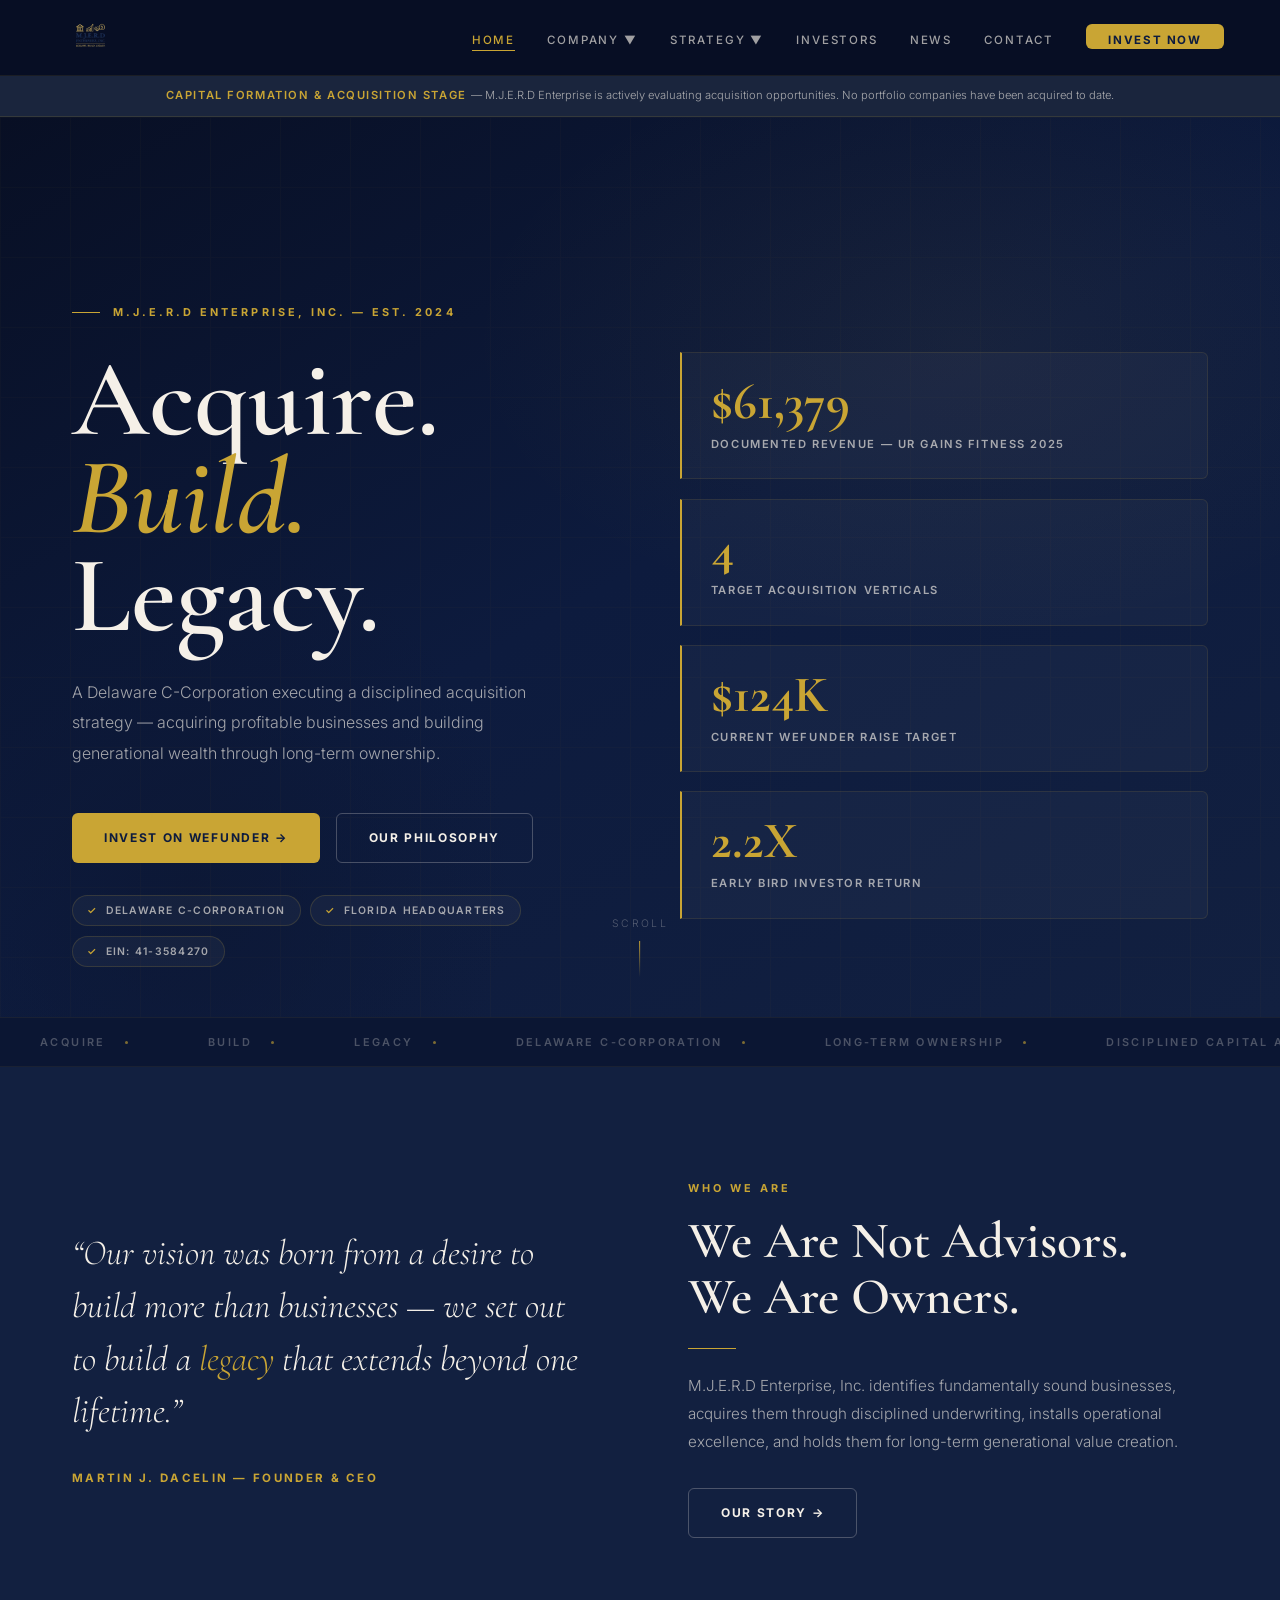
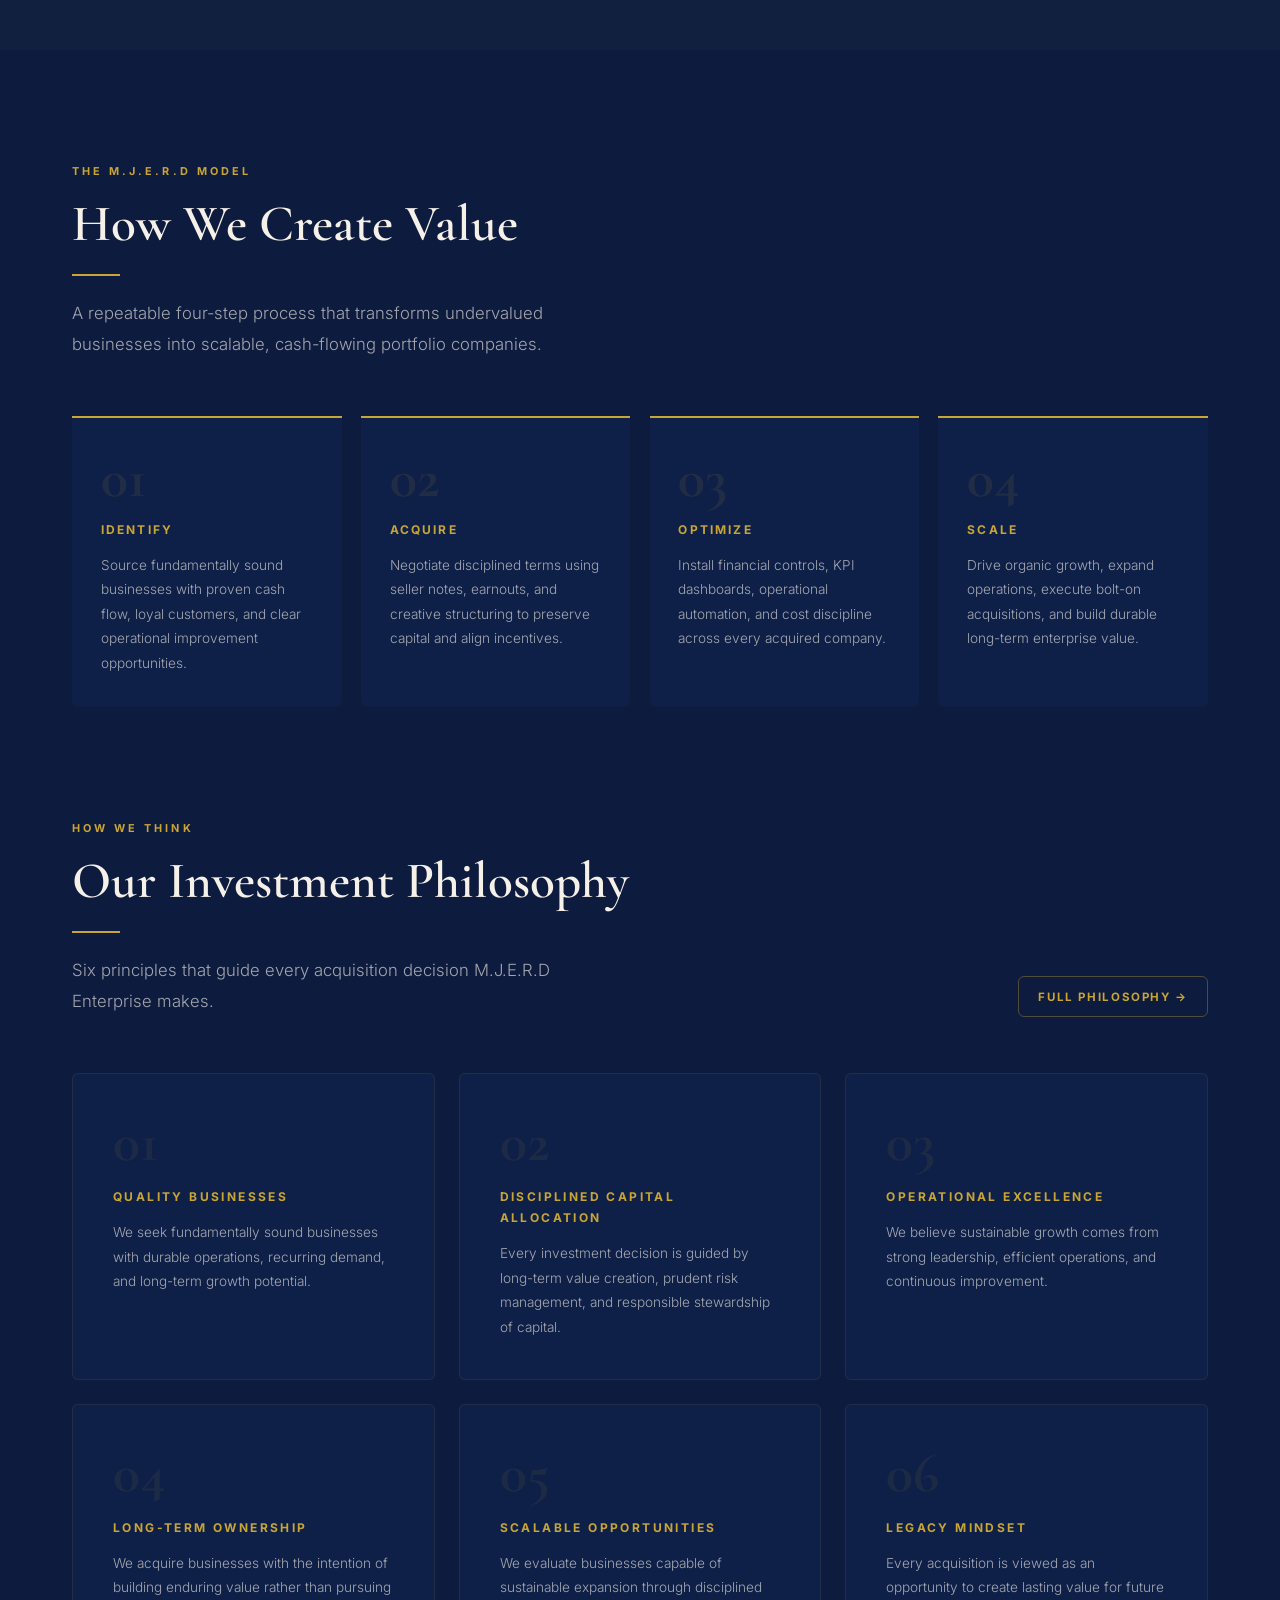
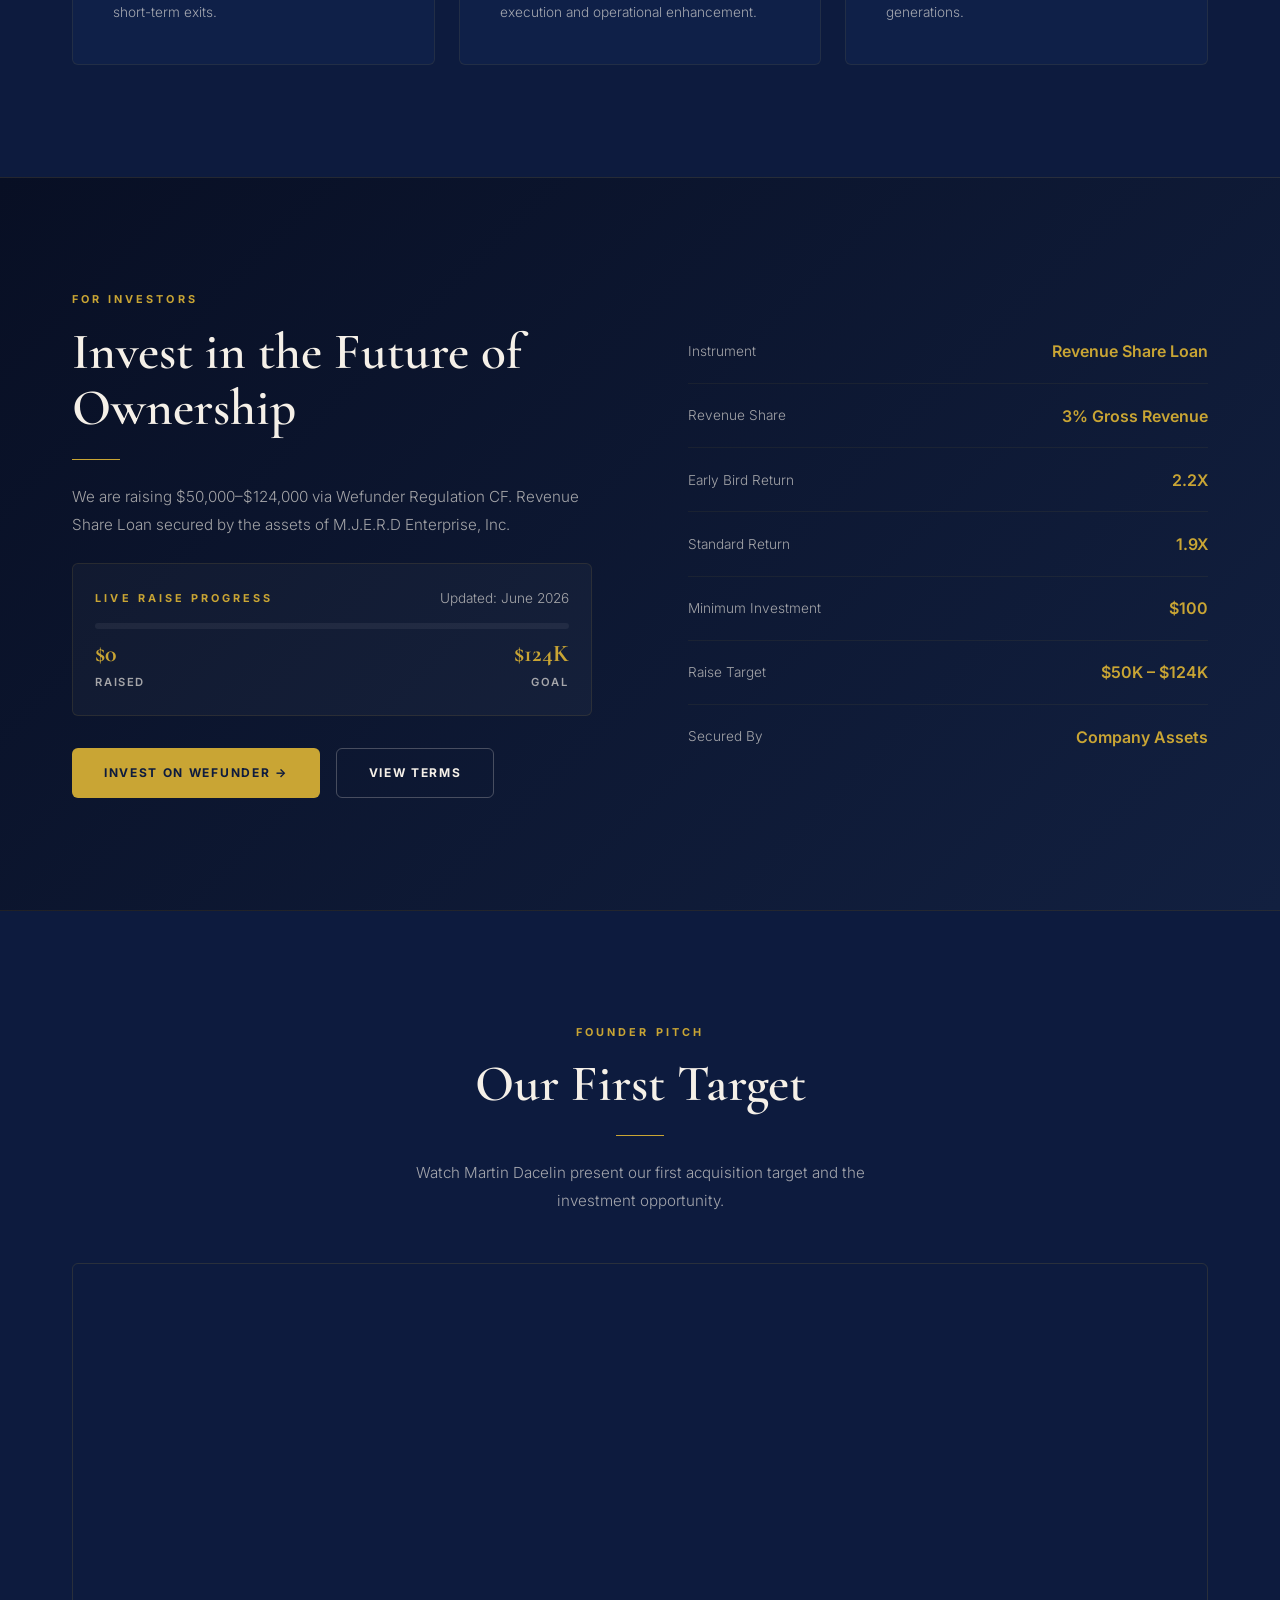
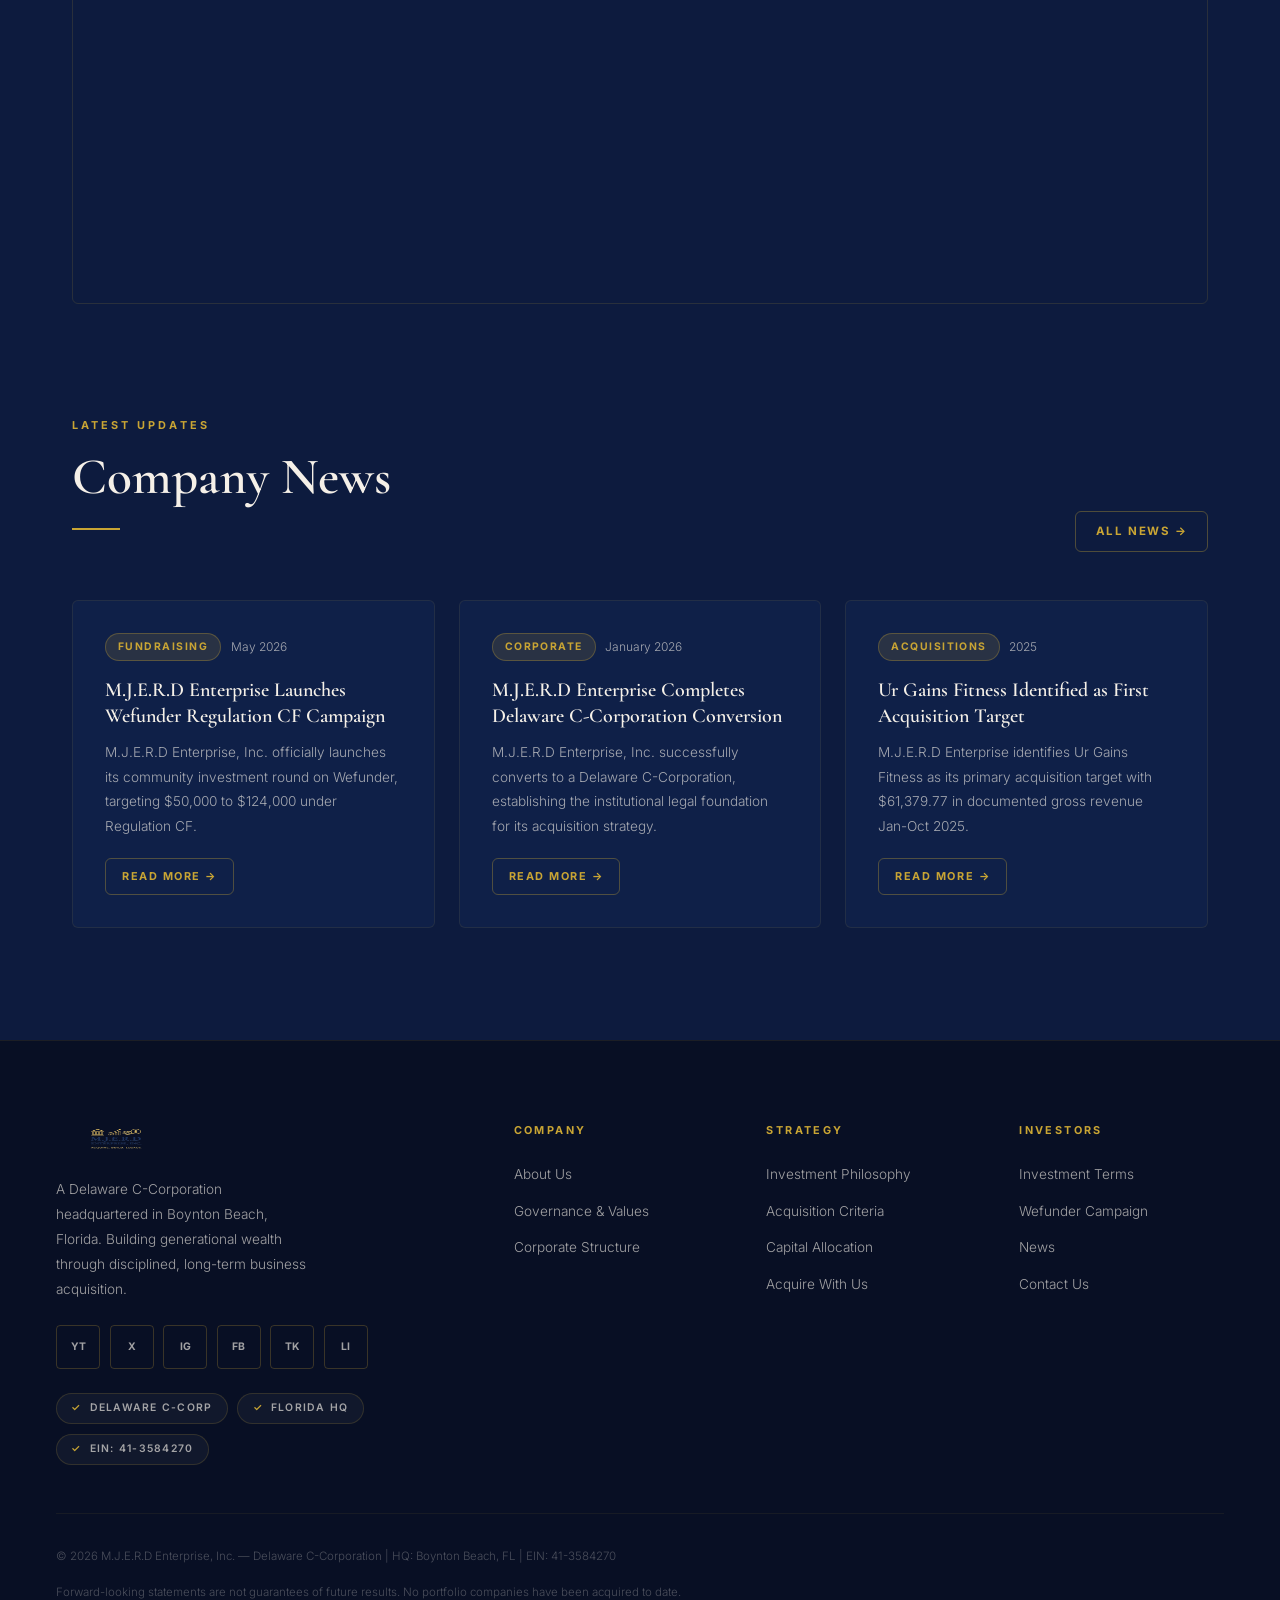
==== commit e5a907ea: "Add files via upload" ====
--- a/index.html
+++ b/index.html
@@ -3,103 +3,135 @@
 <head>
 <meta charset="UTF-8"/>
 <meta name="viewport" content="width=device-width,initial-scale=1.0"/>
-<meta name="description" content="M.J.E.R.D Enterprise, Inc. is a Delaware C-Corporation executing a disciplined, multi-vertical acquisition strategy across Fitness, Automotive, SaaS, and Franchise sectors."/>
+<meta name="description" content="M.J.E.R.D Enterprise, Inc. is a Delaware C-Corporation executing a disciplined acquisition strategy — acquiring profitable businesses and building generational wealth."/>
 <meta property="og:title" content="M.J.E.R.D Enterprise, Inc. — Acquire. Build. Legacy."/>
-<meta property="og:description" content="A Delaware holding company built for generational wealth through disciplined small business acquisition."/>
+<meta property="og:description" content="M.J.E.R.D Enterprise, Inc. is a Delaware C-Corporation executing a disciplined acquisition strategy — acquiring profitable businesses and building generational wealth."/>
 <meta property="og:type" content="website"/>
 <meta property="og:url" content="https://mjerdenterprise.com/"/>
+<meta property="og:image" content="https://mjerdenterprise.com/logo-white.png"/>
 <meta name="twitter:card" content="summary_large_image"/>
 <link rel="canonical" href="https://mjerdenterprise.com/"/>
 <link rel="preconnect" href="https://fonts.googleapis.com"/>
 <link rel="preconnect" href="https://fonts.gstatic.com" crossorigin/>
 <link rel="stylesheet" href="style.css"/>
 <title>M.J.E.R.D Enterprise, Inc. — Acquire. Build. Legacy.</title>
-<script type="application/ld+json">{"@context":"https://schema.org","@type":"Corporation","name":"M.J.E.R.D Enterprise, Inc.","url":"https://mjerdenterprise.com","logo":"https://mjerdenterprise.com/logo-white.png","description":"Delaware C-Corporation executing a multi-vertical acquisition strategy.","address":{"@type":"PostalAddress","streetAddress":"1540 SW 8th St Unit 1078","addressLocality":"Boynton Beach","addressRegion":"FL","postalCode":"33426","addressCountry":"US"},"foundingDate":"2024","founder":{"@type":"Person","name":"Martin J. Dacelin"}}</script>
-<style>
-.hero{min-height:100vh;display:flex;align-items:center;position:relative;overflow:hidden;background:linear-gradient(150deg,var(--navy-deep) 0%,var(--navy) 50%,var(--navy-mid) 100%)}
-.hero__bg{position:absolute;inset:0;background:radial-gradient(ellipse 70% 60% at 75% 25%,rgba(201,165,52,.06) 0%,transparent 55%),radial-gradient(ellipse 50% 80% at 15% 85%,rgba(12,23,52,.8) 0%,transparent 50%);pointer-events:none}
-.hero__grid-lines{position:absolute;inset:0;opacity:.025;background-image:linear-gradient(var(--gold) 1px,transparent 1px),linear-gradient(90deg,var(--gold) 1px,transparent 1px);background-size:70px 70px;pointer-events:none}
-.hero__content{position:relative;z-index:2;max-width:1200px;margin:0 auto;padding:0 2rem;display:grid;grid-template-columns:1fr 1fr;gap:5rem;align-items:center;padding-top:calc(var(--nav-h) + 60px)}
-.hero__eyebrow{font-size:.68rem;font-weight:700;letter-spacing:.28em;text-transform:uppercase;color:var(--gold);margin-bottom:1.8rem;display:flex;align-items:center;gap:.8rem}
-.hero__eyebrow::before{content:'';width:28px;height:1px;background:var(--gold)}
-.hero__title{font-family:'Cormorant Garamond',serif;font-size:clamp(4rem,8.5vw,8rem);font-weight:600;line-height:.9;color:var(--cream);margin-bottom:2rem}
-.hero__title em{font-style:italic;color:var(--gold);display:block}
-.hero__sub{font-size:1rem;color:var(--cream-dim);line-height:1.9;max-width:460px;margin-bottom:2.8rem}
-.hero__btns{display:flex;gap:1rem;flex-wrap:wrap}
-.hero__stats{display:flex;flex-direction:column;gap:1.2rem}
-.hero__stat{background:rgba(255,255,255,.03);border:1px solid rgba(201,165,52,.12);border-left:2px solid var(--gold);border-radius:0 var(--radius) var(--radius) 0;padding:1.5rem 1.8rem;transition:border-color var(--transition),transform var(--transition)}
-.hero__stat:hover{border-color:rgba(201,165,52,.4);transform:translateX(4px)}
-.hero__scroll{position:absolute;bottom:2.5rem;left:50%;transform:translateX(-50%);display:flex;flex-direction:column;align-items:center;gap:.5rem;font-size:.65rem;letter-spacing:.22em;text-transform:uppercase;color:rgba(245,240,232,.3);animation:bob 2.2s ease-in-out infinite}
-.hero__scroll::after{content:'';width:1px;height:36px;background:linear-gradient(to bottom,var(--gold),transparent)}
-@keyframes bob{0%,100%{transform:translateX(-50%) translateY(0)}50%{transform:translateX(-50%) translateY(-7px)}}
-.model-grid{display:grid;grid-template-columns:repeat(4,1fr);gap:1.2rem;margin-top:3.5rem}
-.model-card{background:var(--navy-card);border-top:2px solid var(--gold);border-radius:0 0 var(--radius) var(--radius);padding:2rem 1.8rem;transition:transform var(--transition),box-shadow var(--transition)}
-.model-card:hover{transform:translateY(-6px);box-shadow:0 20px 50px rgba(0,0,0,.3)}
-.model-num{font-family:'Cormorant Garamond',serif;font-size:3.5rem;font-weight:700;color:rgba(201,165,52,.1);line-height:1;margin-bottom:.8rem}
-.model-title{font-size:.78rem;font-weight:700;letter-spacing:.18em;text-transform:uppercase;color:var(--gold);margin-bottom:.8rem}
-.verticals-grid{display:grid;grid-template-columns:repeat(2,1fr);gap:1.2rem;margin-top:3.5rem}
-.vertical-card{background:var(--navy-card);border:1px solid rgba(201,165,52,.1);border-radius:var(--radius);padding:2.5rem;display:flex;gap:1.5rem;align-items:flex-start;transition:all var(--transition)}
-.vertical-card:hover{border-color:rgba(201,165,52,.35);transform:translateY(-3px)}
-.vertical-icon{font-size:1.6rem;flex-shrink:0}
-.invest-band{background:linear-gradient(135deg,var(--navy-deep),var(--navy-mid));border-top:1px solid rgba(201,165,52,.12);border-bottom:1px solid rgba(201,165,52,.12)}
-.invest-band__inner{max-width:1200px;margin:0 auto;padding:7rem 2rem;display:grid;grid-template-columns:1fr 1fr;gap:6rem;align-items:center}
-.term-row{display:flex;justify-content:space-between;align-items:center;padding:1.1rem 0;border-bottom:1px solid rgba(201,165,52,.07)}
-.term-row:last-child{border-bottom:none}
-.news-grid{display:grid;grid-template-columns:repeat(3,1fr);gap:1.2rem;margin-top:3rem}
-.news-card{padding:2rem}
-@media(max-width:1024px){.hero__content{grid-template-columns:1fr;gap:3rem}.invest-band__inner{grid-template-columns:1fr;gap:3rem}.model-grid{grid-template-columns:repeat(2,1fr)}}
-@media(max-width:768px){.verticals-grid{grid-template-columns:1fr}.news-grid{grid-template-columns:1fr}.model-grid{grid-template-columns:1fr}}
-</style>
+<script type="application/ld+json">{"@context":"https://schema.org","@type":"Corporation","name":"M.J.E.R.D Enterprise, Inc.","url":"https://mjerdenterprise.com","logo":"https://mjerdenterprise.com/logo-white.png","description":"Delaware C-Corporation executing a disciplined, multi-vertical acquisition strategy.","address":{"@type":"PostalAddress","streetAddress":"1540 SW 8th St Unit 1078","addressLocality":"Boynton Beach","addressRegion":"FL","postalCode":"33426","addressCountry":"US"},"foundingDate":"2024","founder":{"@type":"Person","name":"Martin J. Dacelin"}}</script>
+
 </head>
 <body>
 <a href="#main-content" class="skip-nav">Skip to main content</a>
 <nav class="nav" aria-label="Main navigation">
-  <a href="index.html" aria-label="M.J.E.R.D Enterprise home"><img src="logo-white.png" alt="M.J.E.R.D Enterprise, Inc." class="nav__logo" width="140" height="46" loading="eager"/></a>
+  <a href="index.html" aria-label="M.J.E.R.D Enterprise home">
+    <img src="logo-white.png" alt="M.J.E.R.D Enterprise, Inc." class="nav__logo" width="140" height="46" loading="eager"/>
+  </a>
   <ul class="nav__links" role="list">
-    <li><a href="index.html" class="active">Home</a></li>
-    <li class="nav__dropdown"><a href="about.html" aria-haspopup="true">Company ▾</a>
+    <li><a href="index.html" class='active'>Home</a></li>
+    <li class="nav__dropdown">
+      <a href="about.html" aria-haspopup="true" >Company &#9660;</a>
       <ul class="nav__dropdown-menu" role="list">
         <li><a href="about.html">About Us</a></li>
         <li><a href="about.html#governance">Governance &amp; Values</a></li>
         <li><a href="about.html#structure">Corporate Structure</a></li>
       </ul>
     </li>
-    <li class="nav__dropdown"><a href="strategic-focus.html" aria-haspopup="true">Strategy ▾</a>
+    <li class="nav__dropdown">
+      <a href="investment-philosophy.html" aria-haspopup="true" >Strategy &#9660;</a>
       <ul class="nav__dropdown-menu" role="list">
-        <li><a href="strategic-focus.html">Strategic Focus</a></li>
+        <li><a href="investment-philosophy.html">Investment Philosophy</a></li>
         <li><a href="acquisition-criteria.html">Acquisition Criteria</a></li>
         <li><a href="capital-allocation.html">Capital Allocation</a></li>
+        <li><a href="acquire-with-us.html">Acquire With Us</a></li>
       </ul>
     </li>
-    <li><a href="investment.html">Investors</a></li>
-    <li><a href="news.html">News</a></li>
-    <li><a href="contact.html">Contact</a></li>
+    <li><a href="investment.html" >Investors</a></li>
+    <li><a href="news.html" >News</a></li>
+    <li><a href="contact.html" >Contact</a></li>
     <li><a href="https://wefunder.com/mjerd.enterprise.inc" target="_blank" rel="noopener noreferrer" class="nav__cta">Invest Now</a></li>
   </ul>
-  <button class="nav__hamburger" aria-label="Open navigation menu" aria-expanded="false"><span></span><span></span><span></span></button>
+  <button class="nav__hamburger" aria-label="Open navigation menu" aria-expanded="false">
+    <span></span><span></span><span></span>
+  </button>
 </nav>
-<div class="stage-banner" role="note"><p>Current Stage: Capital Formation &amp; Acquisition Pipeline <span>— No portfolio companies have been acquired to date. Actively pursuing first acquisition.</span></p></div>
-
-<main id="main-content">
-
-<!-- HERO -->
+<div class="stage-banner" role="note">
+  <p>Capital Formation &amp; Acquisition Stage <span>&#8212; M.J.E.R.D Enterprise is actively evaluating acquisition opportunities. No portfolio companies have been acquired to date.</span></p>
+</div>
+<style>
+.hero{min-height:100vh;display:flex;align-items:center;position:relative;overflow:hidden;
+  background:linear-gradient(150deg,var(--navy-deep) 0%,var(--navy) 50%,var(--navy-mid) 100%)}
+.hero__bg{position:absolute;inset:0;
+  background:radial-gradient(ellipse 70% 60% at 75% 25%,rgba(201,165,52,.06) 0%,transparent 55%),
+  radial-gradient(ellipse 50% 80% at 15% 85%,rgba(12,23,52,.8) 0%,transparent 50%);pointer-events:none}
+.hero__grid{position:absolute;inset:0;opacity:.025;
+  background-image:linear-gradient(var(--gold) 1px,transparent 1px),linear-gradient(90deg,var(--gold) 1px,transparent 1px);
+  background-size:70px 70px;pointer-events:none}
+.hero__inner{position:relative;z-index:2;max-width:1200px;margin:0 auto;padding:0 2rem;
+  display:grid;grid-template-columns:1fr 1fr;gap:5rem;align-items:center;
+  padding-top:calc(var(--nav-h) + 60px)}
+.hero__eyebrow{font-size:.68rem;font-weight:700;letter-spacing:.28em;text-transform:uppercase;
+  color:var(--gold);margin-bottom:1.8rem;display:flex;align-items:center;gap:.8rem}
+.hero__eyebrow::before{content:'';width:28px;height:1px;background:var(--gold)}
+.hero__title{font-family:'Cormorant Garamond',serif;
+  font-size:clamp(4rem,8.5vw,8rem);font-weight:600;line-height:.9;color:var(--cream);margin-bottom:2rem}
+.hero__title em{font-style:italic;color:var(--gold)}
+.hero__sub{font-size:1rem;color:var(--cream-dim);line-height:1.9;max-width:460px;margin-bottom:2.8rem}
+.hero__btns{display:flex;gap:1rem;flex-wrap:wrap}
+.hero__stats{display:flex;flex-direction:column;gap:1.2rem}
+.hero__stat{background:rgba(255,255,255,.03);border:1px solid rgba(201,165,52,.12);
+  border-left:2px solid var(--gold);border-radius:0 var(--radius) var(--radius) 0;
+  padding:1.5rem 1.8rem;transition:all var(--transition)}
+.hero__stat:hover{border-color:rgba(201,165,52,.4);transform:translateX(4px)}
+.hero__scroll{position:absolute;bottom:2.5rem;left:50%;transform:translateX(-50%);
+  display:flex;flex-direction:column;align-items:center;gap:.5rem;
+  font-size:.65rem;letter-spacing:.22em;text-transform:uppercase;
+  color:rgba(245,240,232,.3);animation:bob 2.2s ease-in-out infinite}
+.hero__scroll::after{content:'';width:1px;height:36px;background:linear-gradient(to bottom,var(--gold),transparent)}
+@keyframes bob{0%,100%{transform:translateX(-50%) translateY(0)}50%{transform:translateX(-50%) translateY(-7px)}}
+.model-grid{display:grid;grid-template-columns:repeat(4,1fr);gap:1.2rem;margin-top:3.5rem}
+.model-card{background:var(--navy-card);border-top:2px solid var(--gold);
+  border-radius:0 0 var(--radius) var(--radius);padding:2rem 1.8rem;
+  transition:transform var(--transition),box-shadow var(--transition)}
+.model-card:hover{transform:translateY(-6px);box-shadow:0 20px 50px rgba(0,0,0,.3)}
+.model-num{font-family:'Cormorant Garamond',serif;font-size:3.5rem;font-weight:700;
+  color:rgba(201,165,52,.1);line-height:1;margin-bottom:.8rem}
+.model-label{font-size:.75rem;font-weight:700;letter-spacing:.18em;text-transform:uppercase;
+  color:var(--gold);margin-bottom:.8rem}
+.invest-band{background:linear-gradient(135deg,var(--navy-deep),var(--navy-mid));
+  border-top:1px solid rgba(201,165,52,.12);border-bottom:1px solid rgba(201,165,52,.12)}
+.invest-band__inner{max-width:1200px;margin:0 auto;padding:7rem 2rem;
+  display:grid;grid-template-columns:1fr 1fr;gap:6rem;align-items:center}
+.news-grid{display:grid;grid-template-columns:repeat(3,1fr);gap:1.5rem;margin-top:3rem}
+@media(max-width:1024px){
+  .hero__inner{grid-template-columns:1fr;gap:3rem}
+  .invest-band__inner{grid-template-columns:1fr;gap:3rem}
+  .model-grid{grid-template-columns:repeat(2,1fr)}
+}
+@media(max-width:768px){
+  .news-grid{grid-template-columns:1fr}
+  .model-grid{grid-template-columns:1fr}
+}
+</style><main id="main-content">
 <section class="hero" aria-label="Hero">
   <div class="hero__bg"></div>
-  <div class="hero__grid-lines" aria-hidden="true"></div>
-  <div class="hero__content">
+  <div class="hero__grid" aria-hidden="true"></div>
+  <div class="hero__inner">
     <div>
-      <p class="hero__eyebrow">M.J.E.R.D Enterprise, Inc. — Est. 2024</p>
+      <p class="hero__eyebrow">M.J.E.R.D Enterprise, Inc. &#8212; Est. 2024</p>
       <h1 class="hero__title">Acquire.<br><em>Build.</em><br>Legacy.</h1>
-      <p class="hero__sub">A Delaware C-Corporation executing a disciplined, multi-vertical acquisition strategy — acquiring profitable small businesses and building generational cash flow.</p>
+      <p class="hero__sub">A Delaware C-Corporation executing a disciplined acquisition strategy &#8212; acquiring profitable businesses and building generational wealth through long-term ownership.</p>
       <div class="hero__btns">
-        <a href="https://wefunder.com/mjerd.enterprise.inc" target="_blank" rel="noopener noreferrer" class="btn btn--gold">Invest on Wefunder →</a>
-        <a href="acquisition-criteria.html" class="btn btn--outline">Acquisition Criteria</a>
+        <a href="https://wefunder.com/mjerd.enterprise.inc" target="_blank" rel="noopener noreferrer" class="btn btn--gold">Invest on Wefunder &#8594;</a>
+        <a href="investment-philosophy.html" class="btn btn--outline">Our Philosophy</a>
+      </div>
+      <div class="trust-badges" style="margin-top:2rem">
+        <span class="trust-badge"><span>&#10003;</span> Delaware C-Corporation</span>
+        <span class="trust-badge"><span>&#10003;</span> Florida Headquarters</span>
+        <span class="trust-badge"><span>&#10003;</span> EIN: 41-3584270</span>
       </div>
     </div>
     <div class="hero__stats" aria-label="Key metrics">
       <div class="hero__stat fade-up d1">
-        <div class="stat-num">$<span class="counter" data-target="61379" data-decimals="0">0</span></div>
-        <div class="stat-label">Documented Revenue — Ur Gains Fitness 2025</div>
+        <div class="stat-num">$<span class="counter" data-target="61379">0</span></div>
+        <div class="stat-label">Documented Revenue &#8212; Ur Gains Fitness 2025</div>
       </div>
       <div class="hero__stat fade-up d2">
         <div class="stat-num"><span class="counter" data-target="4">0</span></div>
@@ -110,7 +142,7 @@
         <div class="stat-label">Current Wefunder Raise Target</div>
       </div>
       <div class="hero__stat fade-up d4">
-        <div class="stat-num"><span class="counter" data-target="2.2" data-suffix="X" data-decimals="1">0X</span></div>
+        <div class="stat-num"><span class="counter" data-target="2" data-suffix=".2X" data-decimals="0">0X</span></div>
         <div class="stat-label">Early Bird Investor Return</div>
       </div>
     </div>
@@ -118,52 +150,47 @@
   <div class="hero__scroll" aria-hidden="true">Scroll</div>
 </section>
 
-<!-- MARQUEE -->
 <div class="marquee" aria-hidden="true">
   <div class="marquee__track">
     <span class="marquee__item">Acquire<span class="marquee__dot"></span></span>
     <span class="marquee__item">Build<span class="marquee__dot"></span></span>
     <span class="marquee__item">Legacy<span class="marquee__dot"></span></span>
-    <span class="marquee__item">Fitness &amp; Wellness<span class="marquee__dot"></span></span>
-    <span class="marquee__item">Automotive<span class="marquee__dot"></span></span>
-    <span class="marquee__item">SaaS<span class="marquee__dot"></span></span>
-    <span class="marquee__item">Franchise<span class="marquee__dot"></span></span>
     <span class="marquee__item">Delaware C-Corporation<span class="marquee__dot"></span></span>
+    <span class="marquee__item">Long-Term Ownership<span class="marquee__dot"></span></span>
+    <span class="marquee__item">Disciplined Capital Allocation<span class="marquee__dot"></span></span>
+    <span class="marquee__item">Operational Excellence<span class="marquee__dot"></span></span>
+    <span class="marquee__item">Generational Wealth<span class="marquee__dot"></span></span>
     <span class="marquee__item">Boynton Beach, FL<span class="marquee__dot"></span></span>
-    <span class="marquee__item">Generational Wealth<span class="marquee__dot"></span></span>
     <span class="marquee__item">Acquire<span class="marquee__dot"></span></span>
     <span class="marquee__item">Build<span class="marquee__dot"></span></span>
     <span class="marquee__item">Legacy<span class="marquee__dot"></span></span>
-    <span class="marquee__item">Fitness &amp; Wellness<span class="marquee__dot"></span></span>
-    <span class="marquee__item">Automotive<span class="marquee__dot"></span></span>
-    <span class="marquee__item">SaaS<span class="marquee__dot"></span></span>
-    <span class="marquee__item">Franchise<span class="marquee__dot"></span></span>
     <span class="marquee__item">Delaware C-Corporation<span class="marquee__dot"></span></span>
+    <span class="marquee__item">Long-Term Ownership<span class="marquee__dot"></span></span>
+    <span class="marquee__item">Disciplined Capital Allocation<span class="marquee__dot"></span></span>
+    <span class="marquee__item">Operational Excellence<span class="marquee__dot"></span></span>
+    <span class="marquee__item">Generational Wealth<span class="marquee__dot"></span></span>
     <span class="marquee__item">Boynton Beach, FL<span class="marquee__dot"></span></span>
-    <span class="marquee__item">Generational Wealth<span class="marquee__dot"></span></span>
   </div>
 </div>
 
-<!-- ABOUT STRIP -->
 <section class="section" style="background:var(--navy-mid)">
   <div class="container" style="display:grid;grid-template-columns:1fr 1fr;gap:6rem;align-items:center">
     <div class="fade-up">
       <blockquote style="font-family:'Cormorant Garamond',serif;font-size:clamp(1.5rem,3vw,2.2rem);font-style:italic;color:var(--cream);line-height:1.5;margin-bottom:1.5rem">
-        "Our vision was born from a desire to build more than businesses — we set out to build a <span style="color:var(--gold)">legacy</span> that extends beyond one lifetime."
+        &#8220;Our vision was born from a desire to build more than businesses &#8212; we set out to build a <span style="color:var(--gold)">legacy</span> that extends beyond one lifetime.&#8221;
       </blockquote>
-      <cite style="font-style:normal;font-size:.75rem;font-weight:700;letter-spacing:.2em;text-transform:uppercase;color:var(--gold)">Martin J. Dacelin — Founder &amp; CEO</cite>
+      <cite style="font-style:normal;font-size:.72rem;font-weight:700;letter-spacing:.2em;text-transform:uppercase;color:var(--gold)">Martin J. Dacelin &#8212; Founder &amp; CEO</cite>
     </div>
     <div class="fade-up d1">
       <span class="label">Who We Are</span>
       <h2 class="h2" style="margin-bottom:1.2rem">We Are Not Advisors.<br>We Are Owners.</h2>
       <div class="gold-rule"></div>
-      <p class="body-md" style="margin-bottom:2rem">M.J.E.R.D Enterprise, Inc. identifies profitable, undervalued small businesses, acquires them on favorable terms, installs financial systems and operational discipline, and scales them for long-term cash flow.</p>
-      <a href="about.html" class="btn btn--outline">Our Story →</a>
-    </div>
-  </div>
-</section>
-
-<!-- THE MJERD MODEL -->
+      <p class="body-md" style="margin-bottom:2rem">M.J.E.R.D Enterprise, Inc. identifies fundamentally sound businesses, acquires them through disciplined underwriting, installs operational excellence, and holds them for long-term generational value creation.</p>
+      <a href="about.html" class="btn btn--outline">Our Story &#8594;</a>
+    </div>
+  </div>
+</section>
+
 <section class="section">
   <div class="container">
     <div class="fade-up">
@@ -173,91 +200,71 @@
       <p class="body-lg" style="max-width:560px">A repeatable four-step process that transforms undervalued businesses into scalable, cash-flowing portfolio companies.</p>
     </div>
     <div class="model-grid">
-      <div class="model-card fade-up d1">
-        <div class="model-num" aria-hidden="true">01</div>
-        <div class="model-title">Identify</div>
-        <p class="body-sm">Source profitable, undervalued businesses in fragmented industries with weak ownership and clear operational improvement opportunities.</p>
-      </div>
-      <div class="model-card fade-up d2">
-        <div class="model-num" aria-hidden="true">02</div>
-        <div class="model-title">Acquire</div>
-        <p class="body-sm">Negotiate disciplined terms using seller notes, earnouts, and creative structuring to preserve capital and align incentives.</p>
-      </div>
-      <div class="model-card fade-up d3">
-        <div class="model-num" aria-hidden="true">03</div>
-        <div class="model-title">Optimize</div>
-        <p class="body-sm">Install financial controls, KPI dashboards, operational automation, and cost discipline across every acquired company.</p>
-      </div>
-      <div class="model-card fade-up d4">
-        <div class="model-num" aria-hidden="true">04</div>
-        <div class="model-title">Scale</div>
-        <p class="body-sm">Drive organic growth, expand locations, execute bolt-on acquisitions, and build sustainable long-term enterprise value.</p>
-      </div>
-    </div>
-  </div>
-</section>
-
-<!-- STRATEGIC FOCUS / VERTICALS -->
+      <div class="model-card fade-up d1"><div class="model-num" aria-hidden="true">01</div><div class="model-label">Identify</div><p class="body-sm">Source fundamentally sound businesses with proven cash flow, loyal customers, and clear operational improvement opportunities.</p></div>
+      <div class="model-card fade-up d2"><div class="model-num" aria-hidden="true">02</div><div class="model-label">Acquire</div><p class="body-sm">Negotiate disciplined terms using seller notes, earnouts, and creative structuring to preserve capital and align incentives.</p></div>
+      <div class="model-card fade-up d3"><div class="model-num" aria-hidden="true">03</div><div class="model-label">Optimize</div><p class="body-sm">Install financial controls, KPI dashboards, operational automation, and cost discipline across every acquired company.</p></div>
+      <div class="model-card fade-up d4"><div class="model-num" aria-hidden="true">04</div><div class="model-label">Scale</div><p class="body-sm">Drive organic growth, expand operations, execute bolt-on acquisitions, and build durable long-term enterprise value.</p></div>
+    </div>
+  </div>
+</section>
+
 <section class="section" style="padding-top:0">
   <div class="container">
-    <div class="fade-up" style="display:flex;justify-content:space-between;align-items:flex-end;flex-wrap:wrap;gap:1rem;margin-bottom:0">
+    <div class="fade-up" style="display:flex;justify-content:space-between;align-items:flex-end;flex-wrap:wrap;gap:1rem">
       <div>
-        <span class="label">Investment Thesis</span>
-        <h2 class="h2">Four Core Verticals</h2>
+        <span class="label">How We Think</span>
+        <h2 class="h2">Our Investment Philosophy</h2>
         <div class="gold-rule"></div>
-      </div>
-      <a href="strategic-focus.html" class="btn btn--ghost" style="font-size:.72rem;padding:.6rem 1.2rem">View Full Strategy →</a>
-    </div>
-    <div class="verticals-grid" id="verticals-grid" aria-label="Target verticals">
-      <div class="vertical-card fade-up d1"><div class="vertical-icon" aria-hidden="true">🏋️</div><div><span class="tag tag--gold" style="margin-bottom:.7rem;display:inline-block">Active Target</span><h3 class="h3" style="margin-bottom:.5rem">Fitness &amp; Wellness</h3><p class="body-sm">Recurring revenue, loyal members, strong community ties. High fragmentation creates prime consolidation opportunity.</p></div></div>
-      <div class="vertical-card fade-up d2"><div class="vertical-icon" aria-hidden="true">🚗</div><div><span class="tag tag--dim" style="margin-bottom:.7rem;display:inline-block">Acquisition Pipeline</span><h3 class="h3" style="margin-bottom:.5rem">Automotive</h3><p class="body-sm">Fragmented ownership, consistent demand, and significant margin improvement opportunities through operational discipline.</p></div></div>
-      <div class="vertical-card fade-up d3"><div class="vertical-icon" aria-hidden="true">💻</div><div><span class="tag tag--dim" style="margin-bottom:.7rem;display:inline-block">Acquisition Pipeline</span><h3 class="h3" style="margin-bottom:.5rem">SaaS &amp; Technology</h3><p class="body-sm">Scalable models with predictable recurring revenue and low marginal cost of growth.</p></div></div>
-      <div class="vertical-card fade-up d4"><div class="vertical-icon" aria-hidden="true">🏪</div><div><span class="tag tag--dim" style="margin-bottom:.7rem;display:inline-block">Acquisition Pipeline</span><h3 class="h3" style="margin-bottom:.5rem">Franchise &amp; Hospitality</h3><p class="body-sm">Proven systems and established brand equity reduce operational risk and accelerate profitability.</p></div></div>
-    </div>
-  </div>
-</section>
-
-<!-- INVESTOR BAND -->
+        <p class="body-lg" style="max-width:540px">Six principles that guide every acquisition decision M.J.E.R.D Enterprise makes.</p>
+      </div>
+      <a href="investment-philosophy.html" class="btn btn--ghost" style="font-size:.72rem;padding:.6rem 1.2rem">Full Philosophy &#8594;</a>
+    </div>
+    <div class="philosophy-grid" style="margin-top:3.5rem">
+      <div class="philosophy-card fade-up d1"><div class="philosophy-num" aria-hidden="true">01</div><div class="philosophy-title">Quality Businesses</div><p class="body-sm">We seek fundamentally sound businesses with durable operations, recurring demand, and long-term growth potential.</p></div>
+      <div class="philosophy-card fade-up d2"><div class="philosophy-num" aria-hidden="true">02</div><div class="philosophy-title">Disciplined Capital Allocation</div><p class="body-sm">Every investment decision is guided by long-term value creation, prudent risk management, and responsible stewardship of capital.</p></div>
+      <div class="philosophy-card fade-up d3"><div class="philosophy-num" aria-hidden="true">03</div><div class="philosophy-title">Operational Excellence</div><p class="body-sm">We believe sustainable growth comes from strong leadership, efficient operations, and continuous improvement.</p></div>
+      <div class="philosophy-card fade-up d4"><div class="philosophy-num" aria-hidden="true">04</div><div class="philosophy-title">Long-Term Ownership</div><p class="body-sm">We acquire businesses with the intention of building enduring value rather than pursuing short-term exits.</p></div>
+      <div class="philosophy-card fade-up d5"><div class="philosophy-num" aria-hidden="true">05</div><div class="philosophy-title">Scalable Opportunities</div><p class="body-sm">We evaluate businesses capable of sustainable expansion through disciplined execution and operational enhancement.</p></div>
+      <div class="philosophy-card fade-up d6"><div class="philosophy-num" aria-hidden="true">06</div><div class="philosophy-title">Legacy Mindset</div><p class="body-sm">Every acquisition is viewed as an opportunity to create lasting value for future generations.</p></div>
+    </div>
+  </div>
+</section>
+
 <div class="invest-band" role="complementary" aria-label="Investor information">
   <div class="invest-band__inner">
     <div class="fade-up">
       <span class="label">For Investors</span>
-      <h2 class="h2" style="margin-bottom:1rem">Invest in the Future of Small Business</h2>
+      <h2 class="h2" style="margin-bottom:1rem">Invest in the Future of Ownership</h2>
       <div class="gold-rule"></div>
-      <p class="body-md" style="margin-bottom:1.5rem">We are raising $50,000–$124,000 via Wefunder Regulation CF. Revenue Share Loan secured by the assets of M.J.E.R.D Enterprise, Inc.</p>
-
+      <p class="body-md" style="margin-bottom:1.5rem">We are raising $50,000&#8211;$124,000 via Wefunder Regulation CF. Revenue Share Loan secured by the assets of M.J.E.R.D Enterprise, Inc.</p>
       <div style="background:rgba(255,255,255,.03);border:1px solid rgba(201,165,52,.12);border-radius:var(--radius);padding:1.4rem;margin-bottom:2rem">
         <div style="display:flex;justify-content:space-between;align-items:center;margin-bottom:.8rem;flex-wrap:wrap;gap:.5rem">
           <span class="label" style="margin-bottom:0">Live Raise Progress</span>
-          <span class="body-sm" id="raise-updated" aria-live="polite">Loading…</span>
+          <span class="body-sm" id="raise-updated" aria-live="polite">Loading&#8230;</span>
         </div>
-        <div class="progress-bar__track" role="progressbar" aria-label="Fundraising progress">
-          <div class="progress-bar__fill" id="raise-bar"></div>
-        </div>
+        <div class="progress-bar__track" role="progressbar" aria-label="Fundraising progress"><div class="progress-bar__fill" id="raise-bar"></div></div>
         <div style="display:flex;justify-content:space-between;margin-top:.8rem">
           <div><div class="stat-num" style="font-size:1.5rem" id="raise-amt">$0</div><div class="stat-label">Raised</div></div>
           <div style="text-align:right"><div class="stat-num" style="font-size:1.5rem">$124K</div><div class="stat-label">Goal</div></div>
         </div>
       </div>
-
       <div style="display:flex;gap:1rem;flex-wrap:wrap">
-        <a href="https://wefunder.com/mjerd.enterprise.inc" target="_blank" rel="noopener noreferrer" class="btn btn--gold">Invest on Wefunder →</a>
+        <a href="https://wefunder.com/mjerd.enterprise.inc" target="_blank" rel="noopener noreferrer" class="btn btn--gold">Invest on Wefunder &#8594;</a>
         <a href="investment.html" class="btn btn--outline">View Terms</a>
       </div>
     </div>
-    <div class="fade-up d1" aria-label="Investment terms summary">
-      <div class="term-row"><span class="body-sm">Instrument</span><span class="h4" style="color:var(--gold)">Revenue Share Loan</span></div>
-      <div class="term-row"><span class="body-sm">Revenue Share</span><span class="h4" style="color:var(--gold)">3% Gross Revenue</span></div>
-      <div class="term-row"><span class="body-sm">Early Bird Return</span><span class="h4" style="color:var(--gold)">2.2X</span></div>
-      <div class="term-row"><span class="body-sm">Standard Return</span><span class="h4" style="color:var(--gold)">1.9X</span></div>
-      <div class="term-row"><span class="body-sm">Minimum Investment</span><span class="h4" style="color:var(--gold)">$100</span></div>
-      <div class="term-row"><span class="body-sm">Raise Target</span><span class="h4" style="color:var(--gold)">$50K – $124K</span></div>
-      <div class="term-row"><span class="body-sm">Secured By</span><span class="h4" style="color:var(--gold)">Company Assets</span></div>
+    <div class="fade-up d1">
+      <div class="term-row"><span class="body-sm">Instrument</span><span style="color:var(--gold);font-weight:600">Revenue Share Loan</span></div>
+      <div class="term-row"><span class="body-sm">Revenue Share</span><span style="color:var(--gold);font-weight:600">3% Gross Revenue</span></div>
+      <div class="term-row"><span class="body-sm">Early Bird Return</span><span style="color:var(--gold);font-weight:600">2.2X</span></div>
+      <div class="term-row"><span class="body-sm">Standard Return</span><span style="color:var(--gold);font-weight:600">1.9X</span></div>
+      <div class="term-row"><span class="body-sm">Minimum Investment</span><span style="color:var(--gold);font-weight:600">$100</span></div>
+      <div class="term-row"><span class="body-sm">Raise Target</span><span style="color:var(--gold);font-weight:600">$50K &#8211; $124K</span></div>
+      <div class="term-row"><span class="body-sm">Secured By</span><span style="color:var(--gold);font-weight:600">Company Assets</span></div>
     </div>
   </div>
 </div>
 
-<!-- VIDEO -->
 <section class="section" aria-labelledby="video-heading">
   <div class="container" style="text-align:center">
     <div class="fade-up">
@@ -272,39 +279,35 @@
   </div>
 </section>
 
-<!-- NEWS -->
 <section class="section" style="padding-top:0" aria-labelledby="news-heading">
   <div class="container">
     <div style="display:flex;justify-content:space-between;align-items:flex-end;flex-wrap:wrap;gap:1rem" class="fade-up">
-      <div>
-        <span class="label">Latest Updates</span>
-        <h2 class="h2" id="news-heading">Company News</h2>
-        <div class="gold-rule"></div>
-      </div>
-      <a href="news.html" class="btn btn--ghost" style="font-size:.72rem;padding:.6rem 1.2rem">All News →</a>
+      <div><span class="label">Latest Updates</span><h2 class="h2" id="news-heading">Company News</h2><div class="gold-rule"></div></div>
+      <a href="news.html" class="btn btn--ghost" style="font-size:.72rem;padding:.6rem 1.2rem">All News &#8594;</a>
     </div>
     <div class="news-grid" id="news-preview" aria-label="Recent news"></div>
   </div>
 </section>
-
 </main>
-
 <footer class="footer" role="contentinfo">
   <div class="footer__grid">
     <div class="footer__brand">
       <img src="logo-white.png" alt="M.J.E.R.D Enterprise, Inc." width="120" height="40" loading="lazy"/>
-      <p style="margin-top:1rem">A Delaware C-Corporation headquartered in Boynton Beach, Florida. Executing a disciplined, multi-vertical acquisition strategy built for generational wealth.</p>
-      <div class="footer__social" aria-label="Social media links">
-        <a href="https://youtube.com/@m.j.e.r.denterpriseinc" target="_blank" rel="noopener noreferrer" class="social-btn" aria-label="YouTube">YT</a>
-        <a href="https://x.com/mjerdentinc" target="_blank" rel="noopener noreferrer" class="social-btn" aria-label="X (Twitter)">X</a>
+      <p>A Delaware C-Corporation headquartered in Boynton Beach, Florida. Building generational wealth through disciplined, long-term business acquisition.</p>
+      <div class="footer__social" aria-label="Social media links"><a href="https://youtube.com/@m.j.e.r.denterpriseinc" target="_blank" rel="noopener noreferrer" class="social-btn" aria-label="YouTube">YT</a>
+        <a href="https://x.com/mjerdentinc" target="_blank" rel="noopener noreferrer" class="social-btn" aria-label="X">X</a>
         <a href="https://www.instagram.com/m.j.e.r.denterprise" target="_blank" rel="noopener noreferrer" class="social-btn" aria-label="Instagram">IG</a>
         <a href="https://www.facebook.com/share/17XXBZwZ75/" target="_blank" rel="noopener noreferrer" class="social-btn" aria-label="Facebook">FB</a>
         <a href="https://www.tiktok.com/@mjerdenterpriseinc" target="_blank" rel="noopener noreferrer" class="social-btn" aria-label="TikTok">TK</a>
-        <a href="https://www.linkedin.com/in/mjerd-enterprise-inc-9b5b19406" target="_blank" rel="noopener noreferrer" class="social-btn" aria-label="LinkedIn">LI</a>
+        <a href="https://www.linkedin.com/in/mjerd-enterprise-inc-9b5b19406" target="_blank" rel="noopener noreferrer" class="social-btn" aria-label="LinkedIn">LI</a></div>
+      <div class="trust-badges" style="margin-top:1.5rem">
+        <span class="trust-badge"><span>&#10003;</span> Delaware C-Corp</span>
+        <span class="trust-badge"><span>&#10003;</span> Florida HQ</span>
+        <span class="trust-badge"><span>&#10003;</span> EIN: 41-3584270</span>
       </div>
     </div>
     <div class="footer__col">
-      <h3 class="footer__col h4">Company</h3>
+      <h3 class="h4" style="font-size:.68rem;letter-spacing:.22em;color:var(--gold);margin-bottom:1.2rem">Company</h3>
       <ul role="list">
         <li><a href="about.html">About Us</a></li>
         <li><a href="about.html#governance">Governance &amp; Values</a></li>
@@ -312,28 +315,29 @@
       </ul>
     </div>
     <div class="footer__col">
-      <h3 class="footer__col h4">Strategy</h3>
+      <h3 class="h4" style="font-size:.68rem;letter-spacing:.22em;color:var(--gold);margin-bottom:1.2rem">Strategy</h3>
       <ul role="list">
-        <li><a href="strategic-focus.html">Strategic Focus</a></li>
+        <li><a href="investment-philosophy.html">Investment Philosophy</a></li>
         <li><a href="acquisition-criteria.html">Acquisition Criteria</a></li>
         <li><a href="capital-allocation.html">Capital Allocation</a></li>
+        <li><a href="acquire-with-us.html">Acquire With Us</a></li>
       </ul>
     </div>
     <div class="footer__col">
-      <h3 class="footer__col h4">Investors</h3>
+      <h3 class="h4" style="font-size:.68rem;letter-spacing:.22em;color:var(--gold);margin-bottom:1.2rem">Investors</h3>
       <ul role="list">
         <li><a href="investment.html">Investment Terms</a></li>
         <li><a href="https://wefunder.com/mjerd.enterprise.inc" target="_blank" rel="noopener noreferrer">Wefunder Campaign</a></li>
         <li><a href="news.html">News</a></li>
-        <li><a href="contact.html">Contact</a></li>
+        <li><a href="contact.html">Contact Us</a></li>
       </ul>
     </div>
   </div>
   <div class="footer__bottom">
-    <p>© 2026 M.J.E.R.D Enterprise, Inc. — Delaware C-Corporation | HQ: Boynton Beach, FL | EIN: 41-3584270</p>
+    <p>&#169; 2026 M.J.E.R.D Enterprise, Inc. &#8212; Delaware C-Corporation | HQ: Boynton Beach, FL | EIN: 41-3584270</p>
     <p>Forward-looking statements are not guarantees of future results. No portfolio companies have been acquired to date.</p>
   </div>
 </footer>
 <script src="main.js" defer></script>
 </body>
-</html>
+</html>
--- a/style.css
+++ b/style.css
@@ -1,539 +1,321 @@
-/* ============================================================
-   M.J.E.R.D ENTERPRISE, INC. — MASTER STYLESHEET v2
-   Inspired by: Blackstone · KKR · Brookfield · Constellation
-   ============================================================ */
-
-@import url('https://fonts.googleapis.com/css2?family=Cormorant+Garamond:ital,wght@0,300;0,400;0,600;0,700;1,300;1,400;1,600&family=Inter:wght@300;400;500;600;700&display=swap');
-
-/* ── TOKENS ── */
-:root {
-  --navy:       #0D1B3E;
-  --navy-mid:   #122040;
-  --navy-light: #1C2E5A;
-  --navy-card:  #0F2048;
-  --navy-deep:  #080F24;
-  --gold:       #C9A534;
-  --gold-light: #D4B355;
-  --gold-dim:   rgba(201,165,52,0.15);
-  --gold-faint: rgba(201,165,52,0.06);
-  --cream:      #F5F0E8;
-  --cream-dim:  rgba(245,240,232,0.60);
-  --cream-faint:rgba(245,240,232,0.07);
-  --white:      #FFFFFF;
-  --nav-h:      76px;
-  --radius:     6px;
-  --transition: 0.3s ease;
+/* M.J.E.R.D Enterprise — style.css v3 | website-enhancement-v2 */
+@import url('https://fonts.googleapis.com/css2?family=Cormorant+Garamond:ital,wght@0,300;0,400;0,600;0,700;1,300;1,400;1,600&family=Inter:wght@300;400;500;600;700&display=swap&font-display=swap');
+
+:root{
+  --navy:#0D1B3E;--navy-mid:#122040;--navy-light:#1C2E5A;
+  --navy-card:#0F2048;--navy-deep:#080F24;
+  --gold:#C9A534;--gold-light:#D4B355;
+  --gold-dim:rgba(201,165,52,.15);--gold-faint:rgba(201,165,52,.06);
+  --cream:#F5F0E8;--cream-dim:rgba(245,240,232,.65);
+  --cream-faint:rgba(245,240,232,.07);
+  --nav-h:76px;--radius:6px;--transition:.3s ease;
 }
-
-/* ── RESET ── */
 *,*::before,*::after{box-sizing:border-box;margin:0;padding:0}
 html{scroll-behavior:smooth;font-size:16px;-webkit-text-size-adjust:100%}
 img{max-width:100%;display:block}
 a{color:inherit;text-decoration:none}
 button{cursor:pointer;border:none;background:none;font:inherit}
 ul{list-style:none}
-
-/* ── BASE ── */
-body{
-  background:var(--navy);
-  color:var(--cream);
-  font-family:'Inter',sans-serif;
-  font-weight:300;
-  line-height:1.75;
-  overflow-x:hidden;
-  -webkit-font-smoothing:antialiased;
-  -moz-osx-font-smoothing:grayscale;
-}
-
-/* ── SKIP NAV (Accessibility) ── */
-.skip-nav{
-  position:absolute;left:-9999px;top:auto;width:1px;height:1px;overflow:hidden;
-}
-.skip-nav:focus{
-  position:fixed;top:0;left:0;width:auto;height:auto;padding:1rem 1.5rem;
-  background:var(--gold);color:var(--navy);font-weight:700;font-size:0.9rem;
-  z-index:9999;outline:none;
-}
-
-/* ── SCROLLBAR ── */
+body{background:var(--navy);color:var(--cream);font-family:'Inter',sans-serif;
+  font-weight:300;line-height:1.75;overflow-x:hidden;
+  -webkit-font-smoothing:antialiased;-moz-osx-font-smoothing:grayscale;}
+
+/* SKIP NAV */
+.skip-nav{position:absolute;left:-9999px;top:auto;width:1px;height:1px;overflow:hidden}
+.skip-nav:focus{position:fixed;top:0;left:0;width:auto;height:auto;
+  padding:1rem 1.5rem;background:var(--gold);color:var(--navy);
+  font-weight:700;font-size:.9rem;z-index:9999;outline:none}
+
+/* SCROLLBAR */
 ::-webkit-scrollbar{width:3px}
 ::-webkit-scrollbar-track{background:var(--navy-deep)}
 ::-webkit-scrollbar-thumb{background:var(--gold);border-radius:2px}
 
-/* ── FOCUS INDICATORS (Accessibility) ── */
-:focus-visible{
-  outline:2px solid var(--gold);
-  outline-offset:3px;
-  border-radius:var(--radius);
-}
-
-/* ══════════════════════════════════════
-   NAVIGATION
-══════════════════════════════════════ */
-.nav{
-  position:fixed;top:0;left:0;right:0;z-index:1000;
-  height:var(--nav-h);
+/* FOCUS */
+:focus-visible{outline:2px solid var(--gold);outline-offset:3px;border-radius:var(--radius)}
+
+/* PAGE TRANSITION */
+body{animation:pageIn .4s ease}
+@keyframes pageIn{from{opacity:0;transform:translateY(8px)}to{opacity:1;transform:translateY(0)}}
+
+/* NAV */
+.nav{position:fixed;top:0;left:0;right:0;z-index:1000;height:var(--nav-h);
   display:flex;align-items:center;justify-content:space-between;
-  padding:0 3.5rem;
-  background:rgba(8,15,36,0.96);
-  backdrop-filter:blur(20px);
-  -webkit-backdrop-filter:blur(20px);
-  border-bottom:1px solid rgba(201,165,52,0.10);
-  transition:background var(--transition);
-}
-
-.nav__logo{
-  height:46px;width:auto;
-  flex-shrink:0;
-}
-
-.nav__links{
-  display:flex;align-items:center;gap:2rem;
-}
-
-.nav__links a{
-  font-size:0.73rem;font-weight:500;
-  letter-spacing:0.16em;text-transform:uppercase;
-  color:var(--cream-dim);
-  transition:color var(--transition);
-  position:relative;padding-bottom:2px;
-}
-.nav__links a::after{
-  content:'';position:absolute;bottom:-2px;left:0;right:0;
-  height:1px;background:var(--gold);
-  transform:scaleX(0);transform-origin:left;
-  transition:transform var(--transition);
-}
-.nav__links a:hover,
-.nav__links a.active{color:var(--gold)}
-.nav__links a:hover::after,
-.nav__links a.active::after{transform:scaleX(1)}
-
+  padding:0 3.5rem;background:rgba(8,15,36,.97);
+  backdrop-filter:blur(20px);-webkit-backdrop-filter:blur(20px);
+  border-bottom:1px solid rgba(201,165,52,.10);transition:background var(--transition)}
+.nav__logo{height:46px;width:auto;flex-shrink:0}
+.nav__links{display:flex;align-items:center;gap:2rem}
+.nav__links a{font-size:.72rem;font-weight:500;letter-spacing:.16em;
+  text-transform:uppercase;color:var(--cream-dim);transition:color var(--transition);
+  position:relative;padding-bottom:2px}
+.nav__links a::after{content:'';position:absolute;bottom:-2px;left:0;right:0;
+  height:1px;background:var(--gold);transform:scaleX(0);transform-origin:left;
+  transition:transform var(--transition)}
+.nav__links a:hover,.nav__links a.active{color:var(--gold)}
+.nav__links a:hover::after,.nav__links a.active::after{transform:scaleX(1)}
 .nav__dropdown{position:relative}
-.nav__dropdown-menu{
-  display:none;position:absolute;top:calc(100% + 12px);left:0;
-  background:var(--navy-deep);
-  border:1px solid rgba(201,165,52,0.15);
-  border-radius:var(--radius);
-  min-width:220px;padding:0.5rem 0;
-  box-shadow:0 20px 60px rgba(0,0,0,0.4);
-}
-.nav__dropdown:hover .nav__dropdown-menu{display:block}
-.nav__dropdown-menu a{
-  display:block;padding:0.7rem 1.2rem;
-  font-size:0.8rem;color:var(--cream-dim);
-  transition:all var(--transition);
-}
-.nav__dropdown-menu a:hover{
-  color:var(--gold);background:var(--gold-faint);padding-left:1.5rem;
-}
-
-.nav__cta{
-  font-size:0.73rem!important;font-weight:700!important;
-  letter-spacing:0.14em!important;
+.nav__dropdown-menu{display:none;position:absolute;top:calc(100% + 12px);left:0;
+  background:var(--navy-deep);border:1px solid rgba(201,165,52,.15);
+  border-radius:var(--radius);min-width:230px;padding:.5rem 0;
+  box-shadow:0 20px 60px rgba(0,0,0,.4)}
+.nav__dropdown:hover .nav__dropdown-menu,
+.nav__dropdown:focus-within .nav__dropdown-menu{display:block}
+.nav__dropdown-menu a{display:block;padding:.75rem 1.2rem;
+  font-size:.78rem;color:var(--cream-dim);transition:all var(--transition)}
+.nav__dropdown-menu a:hover{color:var(--gold);background:var(--gold-faint);padding-left:1.6rem}
+.nav__cta{font-size:.72rem!important;font-weight:700!important;letter-spacing:.14em!important;
   background:var(--gold)!important;color:var(--navy)!important;
-  padding:0.55rem 1.4rem;border-radius:var(--radius);
-  transition:background var(--transition),transform var(--transition)!important;
-}
+  padding:.55rem 1.4rem;border-radius:var(--radius);
+  transition:background var(--transition),transform var(--transition)!important}
 .nav__cta::after{display:none!important}
 .nav__cta:hover{background:var(--gold-light)!important;transform:translateY(-1px)}
-
-.nav__hamburger{
-  display:none;flex-direction:column;gap:5px;
-  padding:4px;cursor:pointer;
-  aria-label:open navigation;
-}
-.nav__hamburger span{
-  width:22px;height:1.5px;background:var(--cream);
-  transition:transform var(--transition),opacity var(--transition);
-  display:block;
-}
+.nav__hamburger{display:none;flex-direction:column;gap:5px;padding:4px}
+.nav__hamburger span{width:22px;height:1.5px;background:var(--cream);display:block;
+  transition:transform var(--transition),opacity var(--transition)}
 .nav__hamburger.open span:nth-child(1){transform:rotate(45deg) translate(5px,5px)}
 .nav__hamburger.open span:nth-child(2){opacity:0}
 .nav__hamburger.open span:nth-child(3){transform:rotate(-45deg) translate(5px,-5px)}
 
-/* ══════════════════════════════════════
-   STAGE BANNER
-══════════════════════════════════════ */
-.stage-banner{
-  background:rgba(201,165,52,0.08);
-  border-bottom:1px solid rgba(201,165,52,0.18);
-  padding:0.65rem 2rem;
-  text-align:center;
-  margin-top:var(--nav-h);
-}
-.stage-banner p{
-  font-size:0.72rem;font-weight:500;
-  letter-spacing:0.14em;text-transform:uppercase;
-  color:var(--gold);
-}
+/* STAGE BANNER */
+.stage-banner{background:rgba(201,165,52,.07);border-bottom:1px solid rgba(201,165,52,.15);
+  padding:.65rem 2rem;text-align:center;margin-top:var(--nav-h)}
+.stage-banner p{font-size:.7rem;font-weight:600;letter-spacing:.14em;
+  text-transform:uppercase;color:var(--gold)}
 .stage-banner span{color:var(--cream-dim);font-weight:300;text-transform:none;letter-spacing:0}
 
-/* ══════════════════════════════════════
-   FOOTER
-══════════════════════════════════════ */
-.footer{
-  background:var(--navy-deep);
-  border-top:1px solid rgba(201,165,52,0.10);
-  padding:5rem 3.5rem 2.5rem;
-}
-.footer__grid{
-  max-width:1200px;margin:0 auto;
-  display:grid;grid-template-columns:2fr 1fr 1fr 1fr;gap:3rem;
-  padding-bottom:3rem;
-  border-bottom:1px solid rgba(201,165,52,0.08);
-}
-.footer__brand img{height:50px;margin-bottom:1.2rem}
-.footer__brand p{font-size:0.85rem;color:var(--cream-dim);line-height:1.85;max-width:260px}
-.footer__col h4{
-  font-size:0.68rem;font-weight:700;letter-spacing:0.22em;
-  text-transform:uppercase;color:var(--gold);margin-bottom:1.2rem;
-}
-.footer__col li{margin-bottom:0.55rem}
-.footer__col li a{
-  font-size:0.85rem;color:var(--cream-dim);
-  transition:color var(--transition);
-}
-.footer__col li a:hover{color:var(--gold)}
-.footer__social{display:flex;gap:0.6rem;margin-top:1.4rem;flex-wrap:wrap}
-.social-btn{
-  width:34px;height:34px;
-  border:1px solid rgba(201,165,52,0.25);border-radius:4px;
-  display:flex;align-items:center;justify-content:center;
-  font-size:0.68rem;font-weight:700;color:var(--cream-dim);
-  transition:all var(--transition);
-  aria-label:social media link;
-}
-.social-btn:hover{background:var(--gold);color:var(--navy);border-color:var(--gold)}
-.footer__bottom{
-  max-width:1200px;margin:2rem auto 0;
-  display:flex;justify-content:space-between;align-items:center;
-  flex-wrap:wrap;gap:1rem;
-}
-.footer__bottom p{font-size:0.75rem;color:rgba(245,240,232,0.28)}
-
-/* ══════════════════════════════════════
-   LAYOUT UTILITIES
-══════════════════════════════════════ */
+/* BREADCRUMB */
+.breadcrumb{padding:.7rem 2rem;background:rgba(0,0,0,.15);
+  border-bottom:1px solid rgba(201,165,52,.06)}
+.breadcrumb__inner{max-width:1200px;margin:0 auto;display:flex;align-items:center;gap:.5rem;
+  font-size:.68rem;color:var(--cream-dim);letter-spacing:.08em}
+.breadcrumb__inner a{color:var(--gold);transition:color var(--transition)}
+.breadcrumb__sep{opacity:.4}
+
+/* TRUST BADGE */
+.trust-badges{display:flex;flex-wrap:wrap;gap:.6rem;margin-top:2rem}
+.trust-badge{display:inline-flex;align-items:center;gap:.5rem;
+  background:rgba(255,255,255,.04);border:1px solid rgba(201,165,52,.18);
+  border-radius:100px;padding:.35rem .9rem;
+  font-size:.65rem;font-weight:600;letter-spacing:.12em;text-transform:uppercase;
+  color:var(--cream-dim)}
+.trust-badge span{color:var(--gold)}
+
+/* LAYOUT */
 .container{max-width:1200px;margin:0 auto;padding:0 2rem}
 .section{padding:7rem 2rem}
 .section--sm{padding:4rem 2rem}
 .section--lg{padding:9rem 2rem}
 
-/* ══════════════════════════════════════
-   TYPOGRAPHY
-══════════════════════════════════════ */
-.label{
-  display:block;
-  font-size:0.68rem;font-weight:700;
-  letter-spacing:0.28em;text-transform:uppercase;
-  color:var(--gold);margin-bottom:0.9rem;
-}
-.display{
-  font-family:'Cormorant Garamond',serif;
-  font-size:clamp(3.8rem,8vw,7.5rem);
-  font-weight:600;line-height:0.92;
-  color:var(--cream);
-}
-.h1{
-  font-family:'Cormorant Garamond',serif;
-  font-size:clamp(2.8rem,5.5vw,5rem);
-  font-weight:600;line-height:1.0;color:var(--cream);
-}
-.h2{
-  font-family:'Cormorant Garamond',serif;
-  font-size:clamp(2rem,4vw,3.2rem);
-  font-weight:600;line-height:1.1;color:var(--cream);
-}
-.h3{
-  font-family:'Cormorant Garamond',serif;
-  font-size:clamp(1.4rem,2.5vw,2rem);
-  font-weight:600;line-height:1.2;color:var(--cream);
-}
-.h4{
-  font-family:'Inter',sans-serif;
-  font-size:0.85rem;font-weight:700;
-  letter-spacing:0.1em;text-transform:uppercase;color:var(--cream);
-}
+/* TYPOGRAPHY */
+.label{display:block;font-size:.68rem;font-weight:700;letter-spacing:.28em;
+  text-transform:uppercase;color:var(--gold);margin-bottom:.9rem}
+.display{font-family:'Cormorant Garamond',serif;
+  font-size:clamp(3.8rem,8vw,7.5rem);font-weight:600;line-height:.92;color:var(--cream)}
+.h1{font-family:'Cormorant Garamond',serif;
+  font-size:clamp(2.8rem,5.5vw,5rem);font-weight:600;line-height:1.0;color:var(--cream)}
+.h2{font-family:'Cormorant Garamond',serif;
+  font-size:clamp(2rem,4vw,3.2rem);font-weight:600;line-height:1.1;color:var(--cream)}
+.h3{font-family:'Cormorant Garamond',serif;
+  font-size:clamp(1.4rem,2.5vw,2rem);font-weight:600;line-height:1.2;color:var(--cream)}
+.h4{font-size:.85rem;font-weight:700;letter-spacing:.1em;text-transform:uppercase;color:var(--cream)}
 .body-lg{font-size:1.05rem;color:var(--cream-dim);line-height:1.85}
-.body-md{font-size:0.95rem;color:var(--cream-dim);line-height:1.85}
-.body-sm{font-size:0.85rem;color:var(--cream-dim);line-height:1.8}
+.body-md{font-size:.95rem;color:var(--cream-dim);line-height:1.85}
+.body-sm{font-size:.85rem;color:var(--cream-dim);line-height:1.8}
 .gold-text{color:var(--gold)}
-.italic{font-style:italic}
-
-.gold-rule{
-  width:48px;height:1.5px;background:var(--gold);
-  margin:1.4rem 0;
-}
+.gold-rule{width:48px;height:1.5px;background:var(--gold);margin:1.4rem 0}
 .gold-rule--center{margin:1.4rem auto}
 
-/* ══════════════════════════════════════
-   BUTTONS
-══════════════════════════════════════ */
-.btn{
-  display:inline-flex;align-items:center;gap:0.5rem;
-  padding:0.85rem 2rem;
-  font-family:'Inter',sans-serif;
-  font-size:0.75rem;font-weight:700;
-  letter-spacing:0.14em;text-transform:uppercase;
-  border-radius:var(--radius);
-  transition:all var(--transition);
-  cursor:pointer;
-}
+/* BUTTONS */
+.btn{display:inline-flex;align-items:center;gap:.5rem;padding:.85rem 2rem;
+  font-family:'Inter',sans-serif;font-size:.75rem;font-weight:700;
+  letter-spacing:.14em;text-transform:uppercase;border-radius:var(--radius);
+  transition:all var(--transition);cursor:pointer}
 .btn--gold{background:var(--gold);color:var(--navy)}
-.btn--gold:hover{background:var(--gold-light);transform:translateY(-2px);box-shadow:0 8px 24px rgba(201,165,52,0.25)}
-.btn--outline{
-  background:transparent;color:var(--cream);
-  border:1px solid rgba(245,240,232,0.25);
-}
+.btn--gold:hover{background:var(--gold-light);transform:translateY(-2px);
+  box-shadow:0 8px 24px rgba(201,165,52,.25)}
+.btn--outline{background:transparent;color:var(--cream);
+  border:1px solid rgba(245,240,232,.25)}
 .btn--outline:hover{border-color:var(--gold);color:var(--gold);transform:translateY(-2px)}
-.btn--ghost{
-  background:transparent;color:var(--gold);
-  border:1px solid rgba(201,165,52,0.35);
-}
+.btn--ghost{background:transparent;color:var(--gold);
+  border:1px solid rgba(201,165,52,.35)}
 .btn--ghost:hover{background:var(--gold-dim);transform:translateY(-2px)}
 
-/* ══════════════════════════════════════
-   CARDS
-══════════════════════════════════════ */
-.card{
-  background:var(--navy-card);
-  border:1px solid rgba(201,165,52,0.10);
-  border-radius:var(--radius);
-  padding:2.5rem;
-  transition:border-color var(--transition),transform var(--transition);
-}
-.card:hover{border-color:rgba(201,165,52,0.35);transform:translateY(-4px)}
+/* CARDS */
+.card{background:var(--navy-card);border:1px solid rgba(201,165,52,.10);
+  border-radius:var(--radius);padding:2.5rem;
+  transition:border-color var(--transition),transform var(--transition)}
+.card:hover{border-color:rgba(201,165,52,.35);transform:translateY(-4px)}
 .card--top{border-top:2px solid var(--gold)}
-.card--flat{background:rgba(255,255,255,0.03)}
-
-/* ══════════════════════════════════════
-   STAT BLOCKS
-══════════════════════════════════════ */
-.stat-num{
-  font-family:'Cormorant Garamond',serif;
-  font-size:clamp(2.4rem,4vw,3.5rem);
-  font-weight:700;color:var(--gold);line-height:1;
-}
-.stat-label{
-  font-size:0.7rem;font-weight:600;
-  letter-spacing:0.14em;text-transform:uppercase;
-  color:var(--cream-dim);margin-top:0.4rem;
-}
-
-/* ══════════════════════════════════════
-   PAGE HERO
-══════════════════════════════════════ */
-.page-hero{
-  padding:8rem 2rem 5rem;
+.card--flat{background:rgba(255,255,255,.03)}
+
+/* PHILOSOPHY CARDS */
+.philosophy-grid{display:grid;grid-template-columns:repeat(3,1fr);gap:1.5rem;margin-top:3.5rem}
+.philosophy-card{background:var(--navy-card);border:1px solid rgba(201,165,52,.10);
+  border-radius:var(--radius);padding:2.5rem;
+  transition:all var(--transition);position:relative;overflow:hidden}
+.philosophy-card::before{content:'';position:absolute;top:0;left:0;right:0;
+  height:2px;background:linear-gradient(90deg,transparent,var(--gold),transparent);
+  transform:scaleX(0);transition:transform .5s ease}
+.philosophy-card:hover{border-color:rgba(201,165,52,.3);transform:translateY(-5px);
+  box-shadow:0 20px 50px rgba(0,0,0,.3)}
+.philosophy-card:hover::before{transform:scaleX(1)}
+.philosophy-num{font-family:'Cormorant Garamond',serif;font-size:3.5rem;font-weight:700;
+  color:rgba(201,165,52,.08);line-height:1;margin-bottom:1rem}
+.philosophy-icon{font-size:1.6rem;margin-bottom:1rem}
+.philosophy-title{font-size:.75rem;font-weight:700;letter-spacing:.2em;
+  text-transform:uppercase;color:var(--gold);margin-bottom:.8rem}
+
+/* STATS */
+.stat-num{font-family:'Cormorant Garamond',serif;
+  font-size:clamp(2.4rem,4vw,3.5rem);font-weight:700;color:var(--gold);line-height:1}
+.stat-label{font-size:.7rem;font-weight:600;letter-spacing:.14em;
+  text-transform:uppercase;color:var(--cream-dim);margin-top:.4rem}
+
+/* PAGE HERO */
+.page-hero{padding:8rem 2rem 5rem;
   background:linear-gradient(160deg,var(--navy-deep) 0%,var(--navy) 55%,var(--navy-mid) 100%);
-  position:relative;overflow:hidden;
-}
-.page-hero::before{
-  content:'';position:absolute;inset:0;
-  background:radial-gradient(ellipse 55% 70% at 90% 40%,rgba(201,165,52,0.06) 0%,transparent 60%);
-  pointer-events:none;
-}
-.page-hero__inner{
-  position:relative;max-width:1200px;margin:0 auto;
-}
-
-/* ══════════════════════════════════════
-   ANIMATIONS
-══════════════════════════════════════ */
-.fade-up{
-  opacity:0;transform:translateY(32px);
-  transition:opacity 0.75s ease,transform 0.75s ease;
-}
+  position:relative;overflow:hidden}
+.page-hero::before{content:'';position:absolute;inset:0;
+  background:radial-gradient(ellipse 55% 70% at 90% 40%,rgba(201,165,52,.06) 0%,transparent 60%);
+  pointer-events:none}
+.page-hero__inner{position:relative;max-width:1200px;margin:0 auto}
+
+/* ANIMATIONS */
+.fade-up{opacity:0;transform:translateY(32px);
+  transition:opacity .75s ease,transform .75s ease}
 .fade-up.visible{opacity:1;transform:translateY(0)}
-.fade-up.d1{transition-delay:0.1s}
-.fade-up.d2{transition-delay:0.2s}
-.fade-up.d3{transition-delay:0.3s}
-.fade-up.d4{transition-delay:0.4s}
-
-/* ══════════════════════════════════════
-   DIVIDER
-══════════════════════════════════════ */
-.divider{
-  border:none;
-  border-top:1px solid rgba(201,165,52,0.10);
-  margin:0;
-}
-
-/* ══════════════════════════════════════
-   MARQUEE
-══════════════════════════════════════ */
-.marquee{
-  overflow:hidden;
-  border-top:1px solid rgba(201,165,52,0.08);
-  border-bottom:1px solid rgba(201,165,52,0.08);
-  padding:0.9rem 0;
-  background:rgba(0,0,0,0.18);
-}
-.marquee__track{
-  display:flex;white-space:nowrap;
-  animation:marquee 35s linear infinite;
-}
-.marquee__item{
-  display:inline-flex;align-items:center;gap:1.2rem;
-  padding:0 2.5rem;
-  font-size:0.68rem;font-weight:600;
-  letter-spacing:0.22em;text-transform:uppercase;
-  color:rgba(245,240,232,0.30);
-}
-.marquee__dot{
-  width:3px;height:3px;border-radius:50%;
-  background:var(--gold);opacity:0.6;flex-shrink:0;
-}
+.fade-up.d1{transition-delay:.1s}.fade-up.d2{transition-delay:.2s}
+.fade-up.d3{transition-delay:.3s}.fade-up.d4{transition-delay:.4s}
+.fade-up.d5{transition-delay:.5s}.fade-up.d6{transition-delay:.6s}
+
+/* MARQUEE */
+.marquee{overflow:hidden;border-top:1px solid rgba(201,165,52,.08);
+  border-bottom:1px solid rgba(201,165,52,.08);padding:.9rem 0;background:rgba(0,0,0,.18)}
+.marquee__track{display:flex;white-space:nowrap;animation:marquee 40s linear infinite}
+.marquee__item{display:inline-flex;align-items:center;gap:1.2rem;padding:0 2.5rem;
+  font-size:.68rem;font-weight:600;letter-spacing:.22em;text-transform:uppercase;
+  color:rgba(245,240,232,.28)}
+.marquee__dot{width:3px;height:3px;border-radius:50%;background:var(--gold);opacity:.6;flex-shrink:0}
 @keyframes marquee{from{transform:translateX(0)}to{transform:translateX(-50%)}}
 
-/* ══════════════════════════════════════
-   TABLES
-══════════════════════════════════════ */
+/* PROGRESS BAR */
+.progress-bar__track{background:rgba(255,255,255,.06);border-radius:100px;height:6px;overflow:hidden}
+.progress-bar__fill{height:100%;background:var(--gold);border-radius:100px;
+  width:0%;transition:width 1.5s ease}
+
+/* TABLE */
 .data-table{width:100%;border-collapse:collapse}
-.data-table th{
-  background:var(--navy-mid);padding:1rem 1.4rem;
-  font-size:0.68rem;font-weight:700;letter-spacing:0.2em;
-  text-transform:uppercase;color:var(--gold);text-align:left;
-}
-.data-table td{
-  padding:1.1rem 1.4rem;font-size:0.9rem;
-  border-bottom:1px solid rgba(201,165,52,0.06);
-}
+.data-table th{background:var(--navy-mid);padding:1rem 1.4rem;
+  font-size:.68rem;font-weight:700;letter-spacing:.2em;
+  text-transform:uppercase;color:var(--gold);text-align:left}
+.data-table td{padding:1.1rem 1.4rem;font-size:.9rem;
+  border-bottom:1px solid rgba(201,165,52,.06)}
 .data-table td:first-child{font-weight:500;color:var(--cream)}
 .data-table td:not(:first-child){color:var(--cream-dim)}
 .data-table tr:last-child td{border-bottom:none}
 
-/* ══════════════════════════════════════
-   CRITERIA CHECKLIST
-══════════════════════════════════════ */
-.check-list{list-style:none;display:flex;flex-direction:column;gap:0.8rem}
-.check-list li{
-  display:flex;gap:0.9rem;align-items:flex-start;
-  font-size:0.9rem;color:var(--cream-dim);line-height:1.7;
-}
-.check-list li::before{
-  content:'';
-  width:16px;height:16px;min-width:16px;
-  border:1.5px solid var(--gold);border-radius:3px;
-  margin-top:3px;
-  background:url("data:image/svg+xml,%3Csvg viewBox='0 0 12 10' xmlns='http://www.w3.org/2000/svg'%3E%3Cpath d='M1 5l3.5 3.5L11 1' stroke='%23C9A534' stroke-width='1.8' fill='none' stroke-linecap='round' stroke-linejoin='round'/%3E%3C/svg%3E") center/10px no-repeat;
-}
-
-/* ══════════════════════════════════════
-   TIMELINE
-══════════════════════════════════════ */
+/* TERM ROW */
+.term-row{display:flex;justify-content:space-between;align-items:center;
+  padding:1.1rem 0;border-bottom:1px solid rgba(201,165,52,.07)}
+.term-row:last-child{border-bottom:none}
+
+/* TAGS */
+.tag{display:inline-flex;font-size:.65rem;font-weight:700;letter-spacing:.14em;
+  text-transform:uppercase;padding:.25rem .75rem;border-radius:100px}
+.tag--gold{background:rgba(201,165,52,.14);color:var(--gold);border:1px solid rgba(201,165,52,.3)}
+.tag--dim{background:rgba(255,255,255,.05);color:var(--cream-dim);border:1px solid rgba(255,255,255,.1)}
+
+/* CHECK LIST */
+.check-list{list-style:none;display:flex;flex-direction:column;gap:.8rem}
+.check-list li{display:flex;gap:.9rem;align-items:flex-start;
+  font-size:.9rem;color:var(--cream-dim);line-height:1.7}
+.check-list li::before{content:'';width:16px;height:16px;min-width:16px;
+  border:1.5px solid var(--gold);border-radius:3px;margin-top:3px;
+  background:url("data:image/svg+xml,%3Csvg viewBox='0 0 12 10' xmlns='http://www.w3.org/2000/svg'%3E%3Cpath d='M1 5l3.5 3.5L11 1' stroke='%23C9A534' stroke-width='1.8' fill='none' stroke-linecap='round' stroke-linejoin='round'/%3E%3C/svg%3E") center/10px no-repeat}
+
+/* TIMELINE */
 .timeline{position:relative;padding-left:2rem}
-.timeline::before{
-  content:'';position:absolute;left:0;top:6px;bottom:0;
-  width:1px;
-  background:linear-gradient(to bottom,var(--gold),transparent);
-}
-.timeline__item{
-  position:relative;padding:0 0 2.5rem 1.5rem;
-}
-.timeline__item::before{
-  content:'';position:absolute;left:-2.5rem;top:5px;
-  width:8px;height:8px;border-radius:50%;background:var(--gold);
-}
-.timeline__date{
-  font-size:0.68rem;font-weight:700;letter-spacing:0.2em;
-  text-transform:uppercase;color:var(--gold);margin-bottom:0.4rem;
-}
-.timeline__title{
-  font-family:'Cormorant Garamond',serif;
-  font-size:1.2rem;font-weight:600;color:var(--cream);margin-bottom:0.4rem;
-}
-
-/* ══════════════════════════════════════
-   PROGRESS BAR
-══════════════════════════════════════ */
-.progress-bar__track{
-  background:rgba(255,255,255,0.06);
-  border-radius:100px;height:6px;overflow:hidden;
-}
-.progress-bar__fill{
-  height:100%;background:var(--gold);
-  border-radius:100px;width:0%;
-  transition:width 1.5s ease;
-}
-
-/* ══════════════════════════════════════
-   TAGS
-══════════════════════════════════════ */
-.tag{
-  display:inline-flex;
-  font-size:0.65rem;font-weight:700;letter-spacing:0.14em;
-  text-transform:uppercase;padding:0.25rem 0.75rem;
-  border-radius:100px;
-}
-.tag--gold{background:rgba(201,165,52,0.14);color:var(--gold);border:1px solid rgba(201,165,52,0.3)}
-.tag--dim{background:rgba(255,255,255,0.05);color:var(--cream-dim);border:1px solid rgba(255,255,255,0.1)}
-
-/* ══════════════════════════════════════
-   FORM
-══════════════════════════════════════ */
+.timeline::before{content:'';position:absolute;left:0;top:6px;bottom:0;width:1px;
+  background:linear-gradient(to bottom,var(--gold),transparent)}
+.timeline__item{position:relative;padding:0 0 2.5rem 1.5rem}
+.timeline__item::before{content:'';position:absolute;left:-2.5rem;top:5px;
+  width:8px;height:8px;border-radius:50%;background:var(--gold)}
+.timeline__date{font-size:.68rem;font-weight:700;letter-spacing:.2em;
+  text-transform:uppercase;color:var(--gold);margin-bottom:.4rem}
+.timeline__title{font-family:'Cormorant Garamond',serif;
+  font-size:1.2rem;font-weight:600;color:var(--cream);margin-bottom:.4rem}
+
+/* FORM */
 .form__group{margin-bottom:1.4rem}
-.form__label{
-  display:block;font-size:0.68rem;font-weight:700;
-  letter-spacing:0.18em;text-transform:uppercase;
-  color:var(--cream-dim);margin-bottom:0.55rem;
-}
-.form__input,
-.form__select,
-.form__textarea{
-  width:100%;background:rgba(255,255,255,0.04);
-  border:1px solid rgba(201,165,52,0.14);
-  border-radius:var(--radius);
-  padding:0.85rem 1.1rem;
-  color:var(--cream);font-family:'Inter',sans-serif;
-  font-size:0.9rem;font-weight:300;
-  transition:border-color var(--transition),background var(--transition);
-  outline:none;
-}
-.form__input:focus,
-.form__select:focus,
-.form__textarea:focus{
-  border-color:var(--gold);background:rgba(201,165,52,0.04);
-}
+.form__label{display:block;font-size:.68rem;font-weight:700;letter-spacing:.18em;
+  text-transform:uppercase;color:var(--cream-dim);margin-bottom:.55rem}
+.form__input,.form__select,.form__textarea{width:100%;background:rgba(255,255,255,.04);
+  border:1px solid rgba(201,165,52,.14);border-radius:var(--radius);
+  padding:.85rem 1.1rem;color:var(--cream);font-family:'Inter',sans-serif;
+  font-size:.9rem;font-weight:300;transition:border-color var(--transition),background var(--transition);
+  outline:none}
+.form__input:focus,.form__select:focus,.form__textarea:focus{
+  border-color:var(--gold);background:rgba(201,165,52,.04)}
 .form__textarea{resize:vertical;min-height:130px}
 .form__select option{background:var(--navy-mid)}
 .form__row{display:grid;grid-template-columns:1fr 1fr;gap:1rem}
 
-/* ══════════════════════════════════════
-   RESPONSIVE
-══════════════════════════════════════ */
+/* FOOTER */
+.footer{background:var(--navy-deep);border-top:1px solid rgba(201,165,52,.10);
+  padding:5rem 3.5rem 2.5rem}
+.footer__grid{max-width:1200px;margin:0 auto;
+  display:grid;grid-template-columns:2fr 1fr 1fr 1fr;gap:3rem;
+  padding-bottom:3rem;border-bottom:1px solid rgba(201,165,52,.08)}
+.footer__brand p{font-size:.85rem;color:var(--cream-dim);line-height:1.85;max-width:260px;margin-top:1rem}
+.footer__col h4{font-size:.68rem;font-weight:700;letter-spacing:.22em;
+  text-transform:uppercase;color:var(--gold);margin-bottom:1.2rem}
+.footer__col li{margin-bottom:.55rem}
+.footer__col li a{font-size:.85rem;color:var(--cream-dim);transition:color var(--transition)}
+.footer__col li a:hover{color:var(--gold)}
+.footer__social{display:flex;gap:.6rem;margin-top:1.4rem;flex-wrap:wrap}
+.social-btn{width:36px;height:36px;border:1px solid rgba(201,165,52,.25);
+  border-radius:4px;display:flex;align-items:center;justify-content:center;
+  font-size:.65rem;font-weight:700;color:var(--cream-dim);transition:all var(--transition);
+  min-width:44px;min-height:44px}
+.social-btn:hover{background:var(--gold);color:var(--navy);border-color:var(--gold)}
+.footer__bottom{max-width:1200px;margin:2rem auto 0;
+  display:flex;justify-content:space-between;align-items:center;flex-wrap:wrap;gap:1rem}
+.footer__bottom p{font-size:.72rem;color:rgba(245,240,232,.28)}
+
+/* DIVIDER */
+.divider{border:none;border-top:1px solid rgba(201,165,52,.10);margin:0}
+
+/* RESPONSIVE */
 @media(max-width:1024px){
   .nav{padding:0 2rem}
   .footer{padding:4rem 2rem 2rem}
   .footer__grid{grid-template-columns:1fr 1fr;gap:2rem}
+  .philosophy-grid{grid-template-columns:repeat(2,1fr)}
 }
 @media(max-width:768px){
+  :root{--nav-h:64px}
   .nav{padding:0 1.25rem}
-  .nav__links{
-    display:none;flex-direction:column;
-    position:fixed;top:var(--nav-h);left:0;right:0;
-    background:var(--navy-deep);
-    padding:1.5rem;gap:1.2rem;
-    border-bottom:1px solid rgba(201,165,52,0.12);
-    z-index:999;
-  }
+  .nav__links{display:none;flex-direction:column;position:fixed;
+    top:var(--nav-h);left:0;right:0;background:var(--navy-deep);
+    padding:1.5rem;gap:1rem;border-bottom:1px solid rgba(201,165,52,.12);z-index:999}
   .nav__links.open{display:flex}
-  .nav__links a{font-size:0.85rem;letter-spacing:0.1em}
+  .nav__links a{font-size:.85rem}
+  .nav__dropdown-menu{position:static;border:none;background:transparent;
+    padding:.4rem 0 0 1rem;box-shadow:none;min-width:auto}
   .nav__hamburger{display:flex}
-  .nav__dropdown-menu{position:static;border:none;background:transparent;padding:0.5rem 0 0 1rem;box-shadow:none}
   .section{padding:4.5rem 1.25rem}
-  .section--lg{padding:6rem 1.25rem}
+  .philosophy-grid{grid-template-columns:1fr}
   .footer__grid{grid-template-columns:1fr}
   .footer{padding:3rem 1.25rem 2rem}
   .footer__bottom{flex-direction:column;align-items:flex-start}
   .form__row{grid-template-columns:1fr}
-  .stage-banner{margin-top:var(--nav-h)}
+  .stage-banner{padding:.65rem 1rem}
 }
 @media(max-width:480px){
-  :root{--nav-h:64px}
   .nav__logo{height:38px}
-  .display{font-size:3rem}
-  .h1{font-size:2.2rem}
-  .h2{font-size:1.7rem}
+  .display{font-size:2.8rem}
+  .h1{font-size:2rem}
+  .h2{font-size:1.6rem}
+  .btn{padding:.75rem 1.4rem;font-size:.7rem}
 }
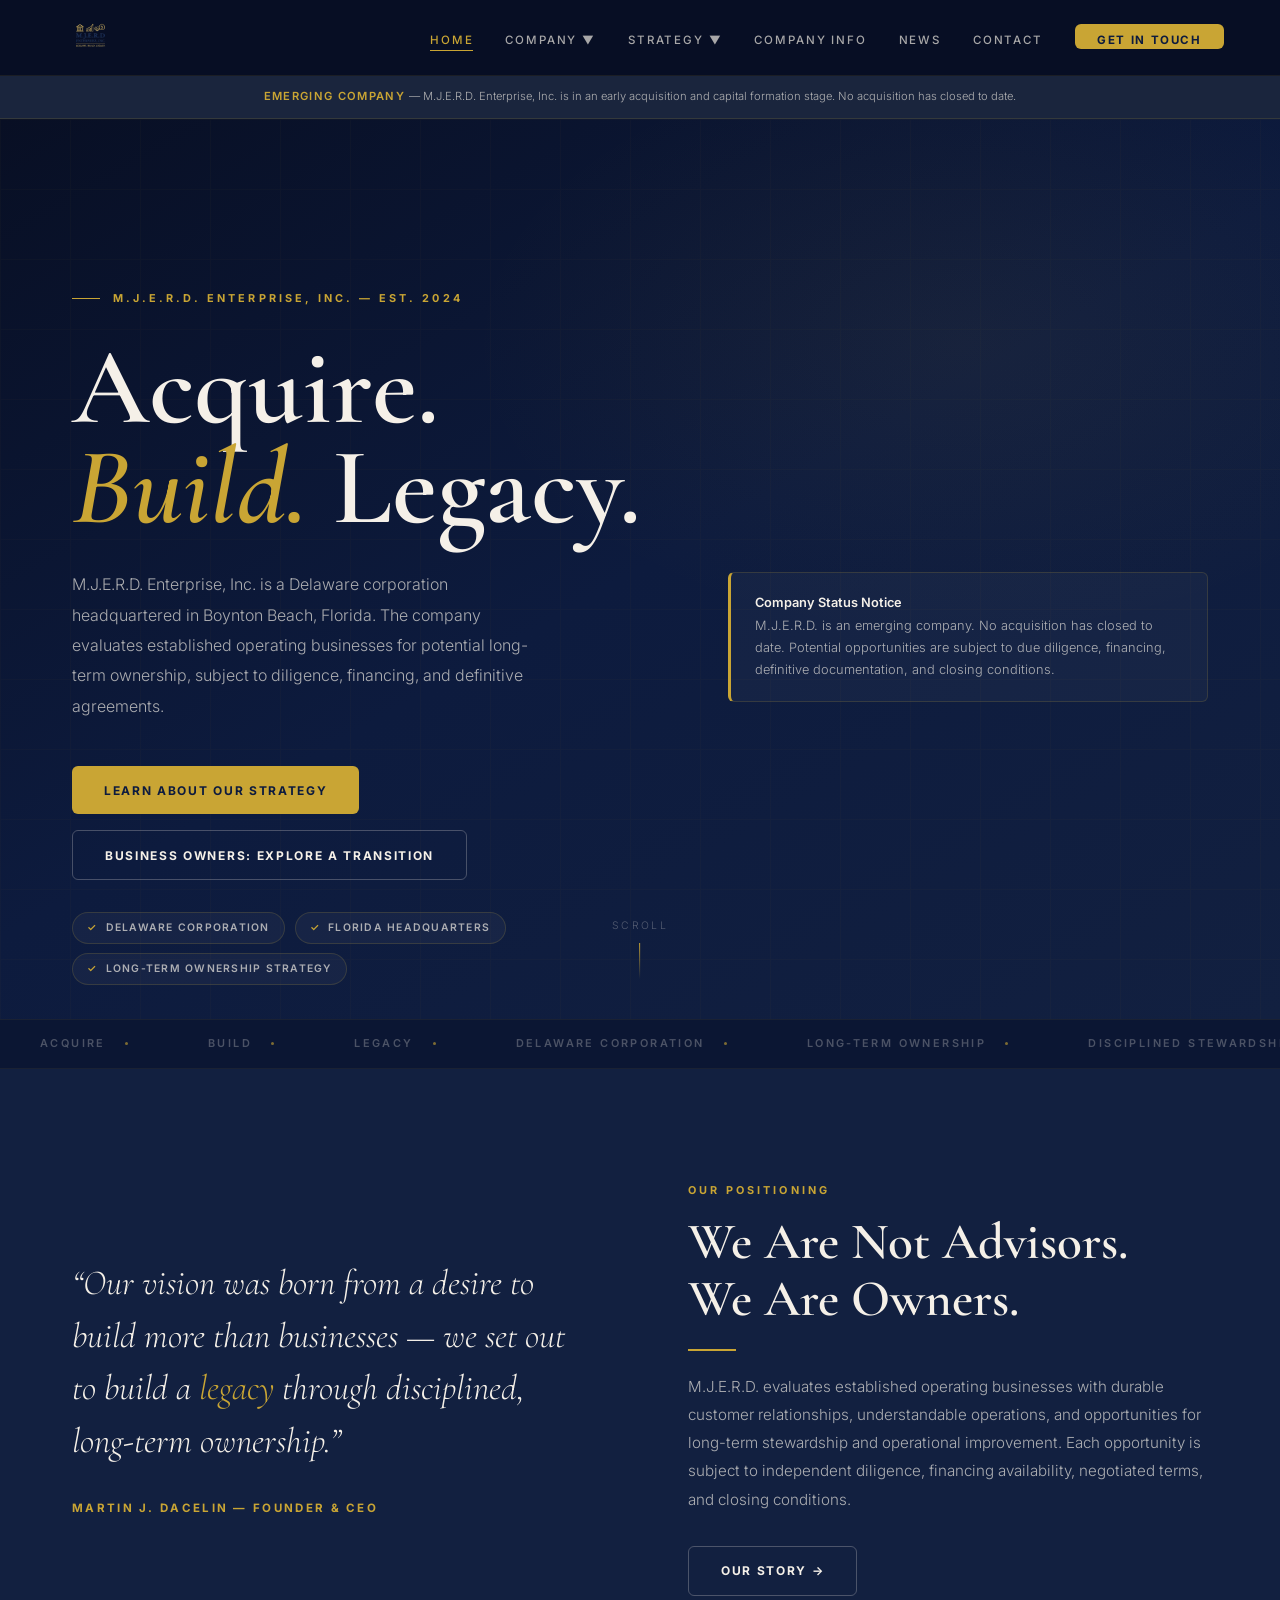
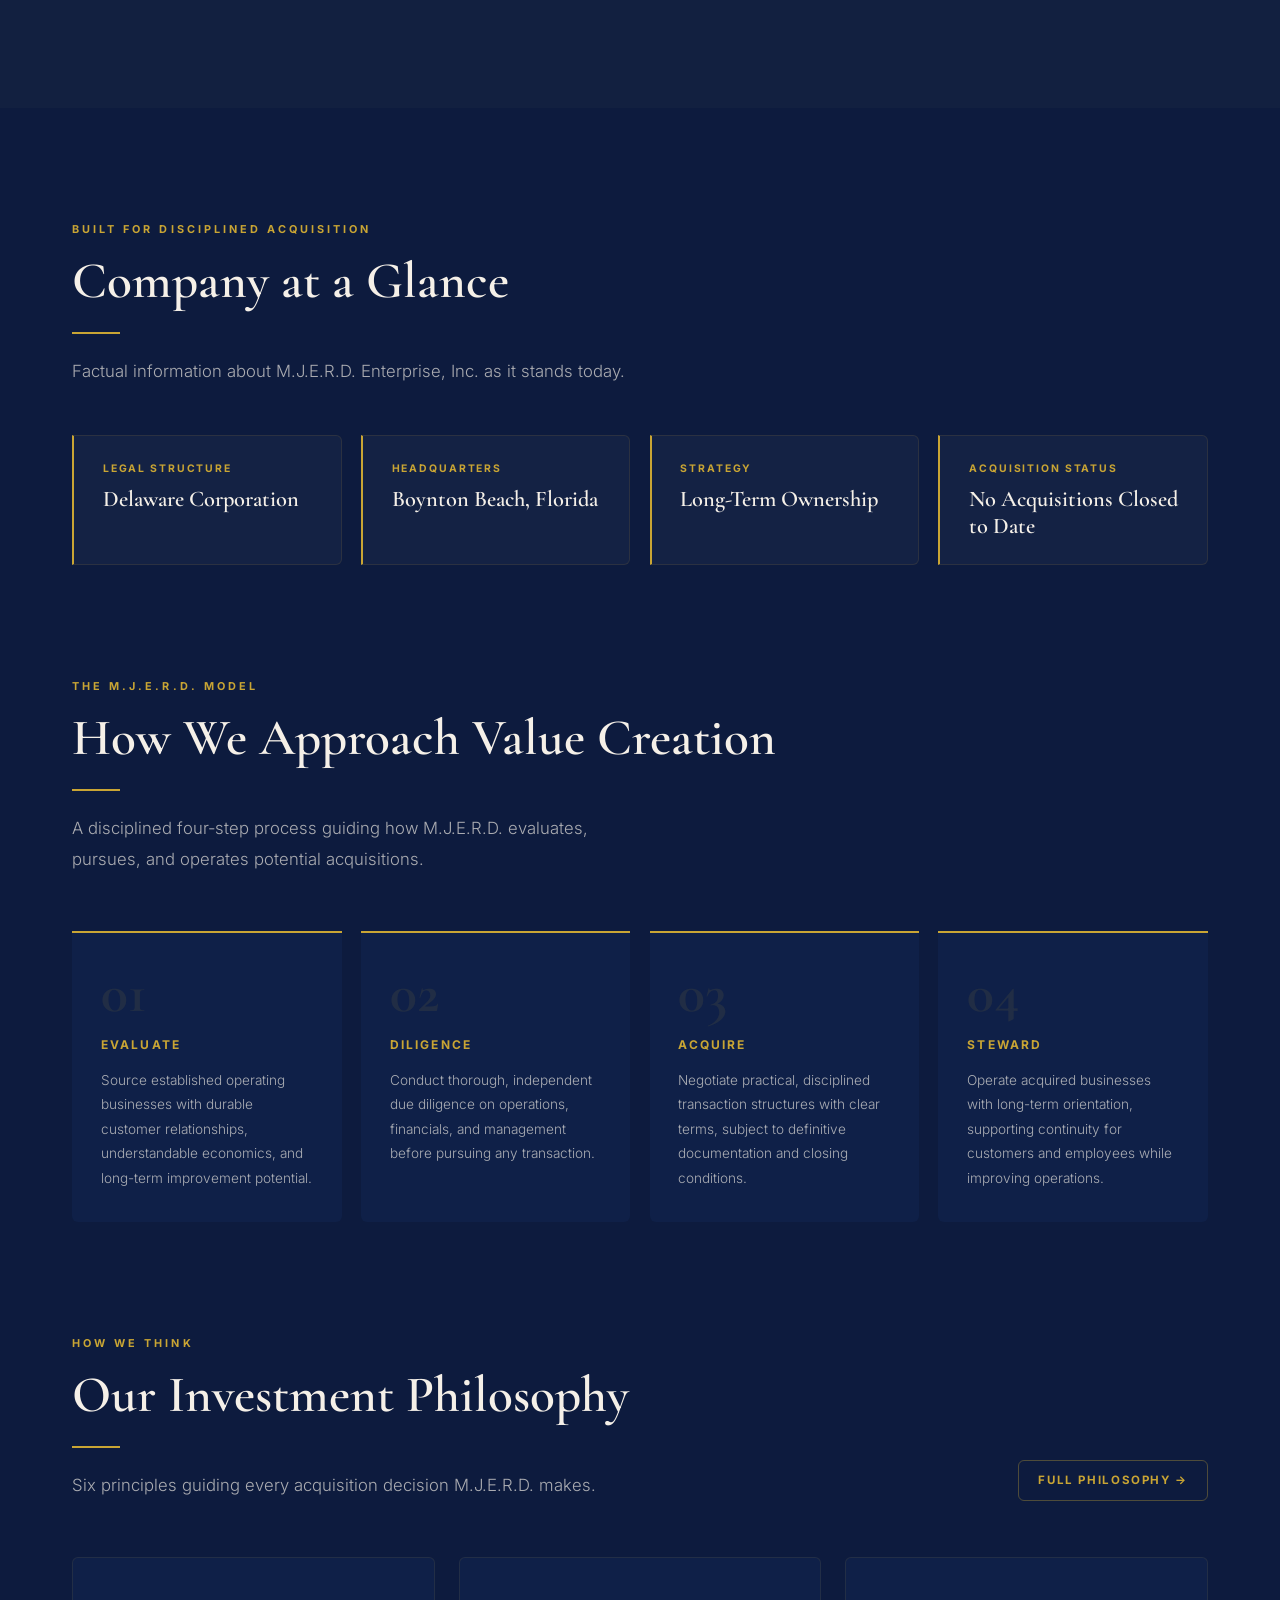
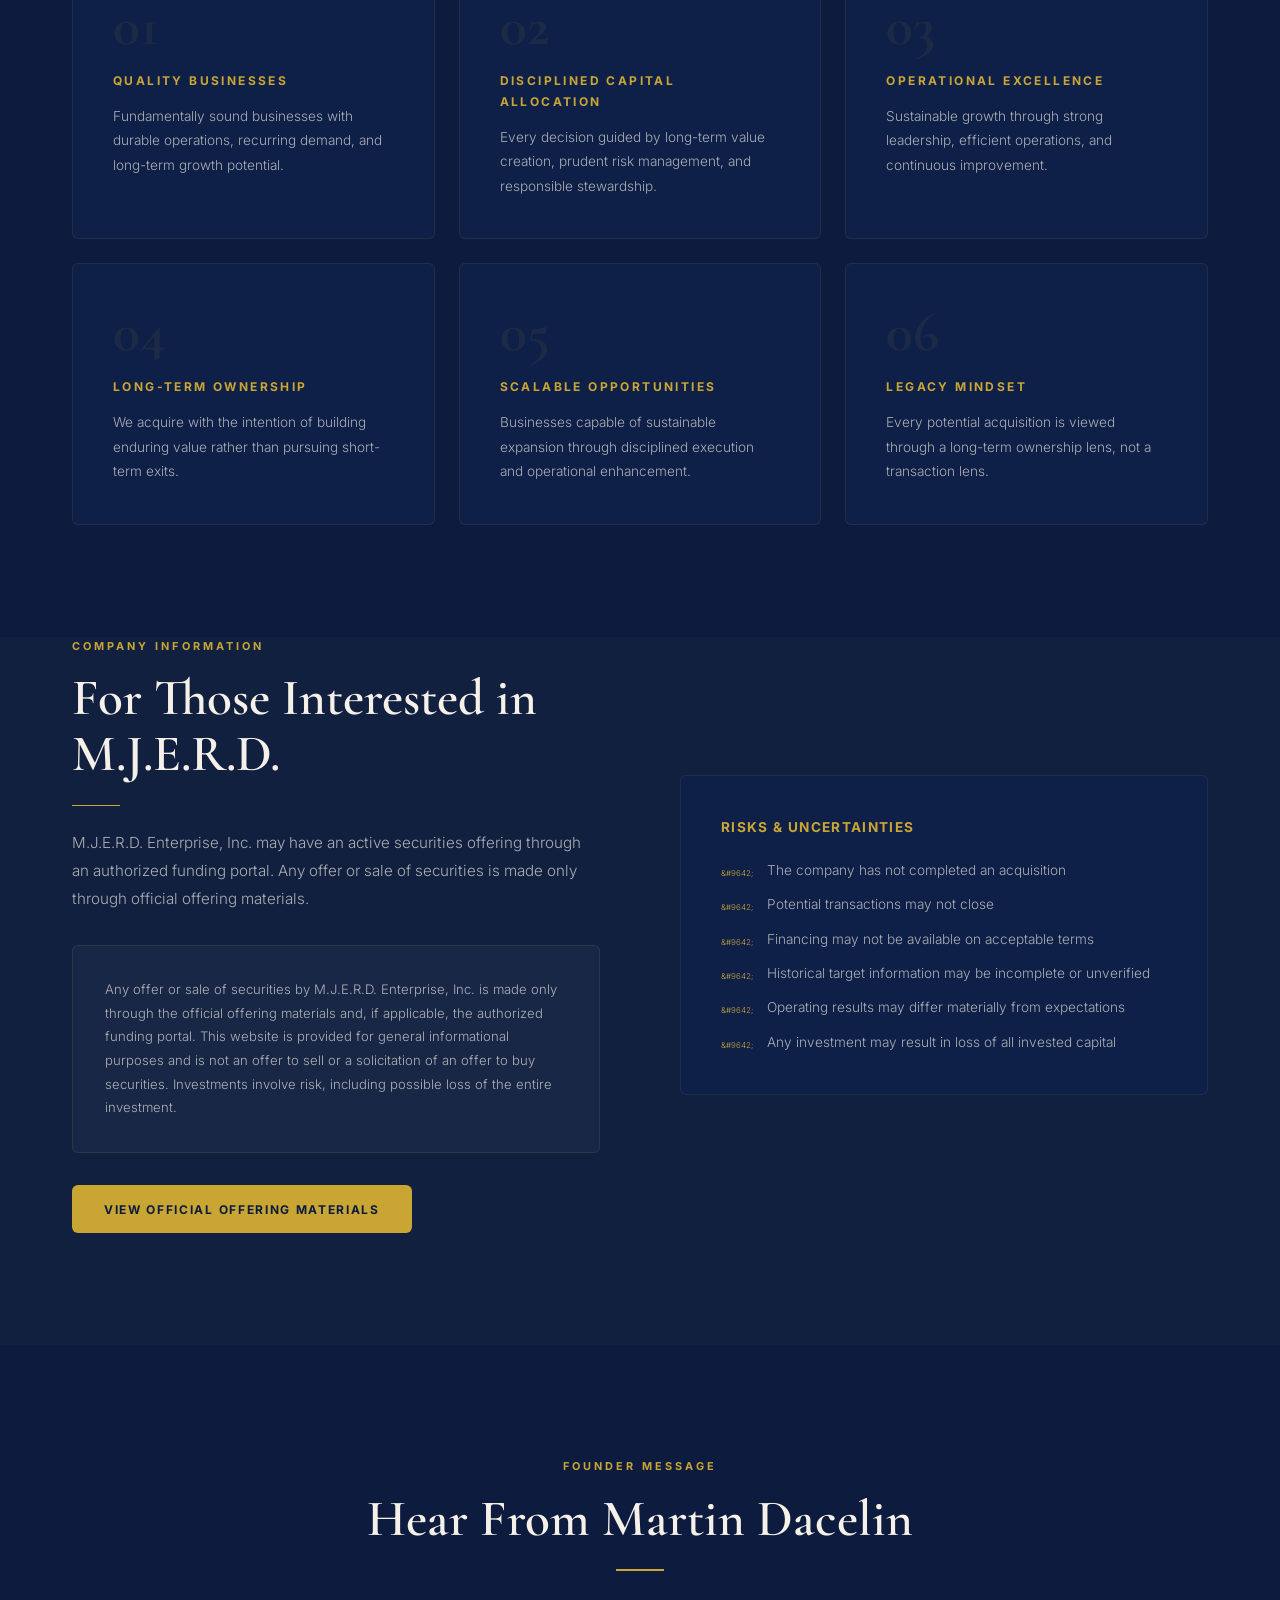
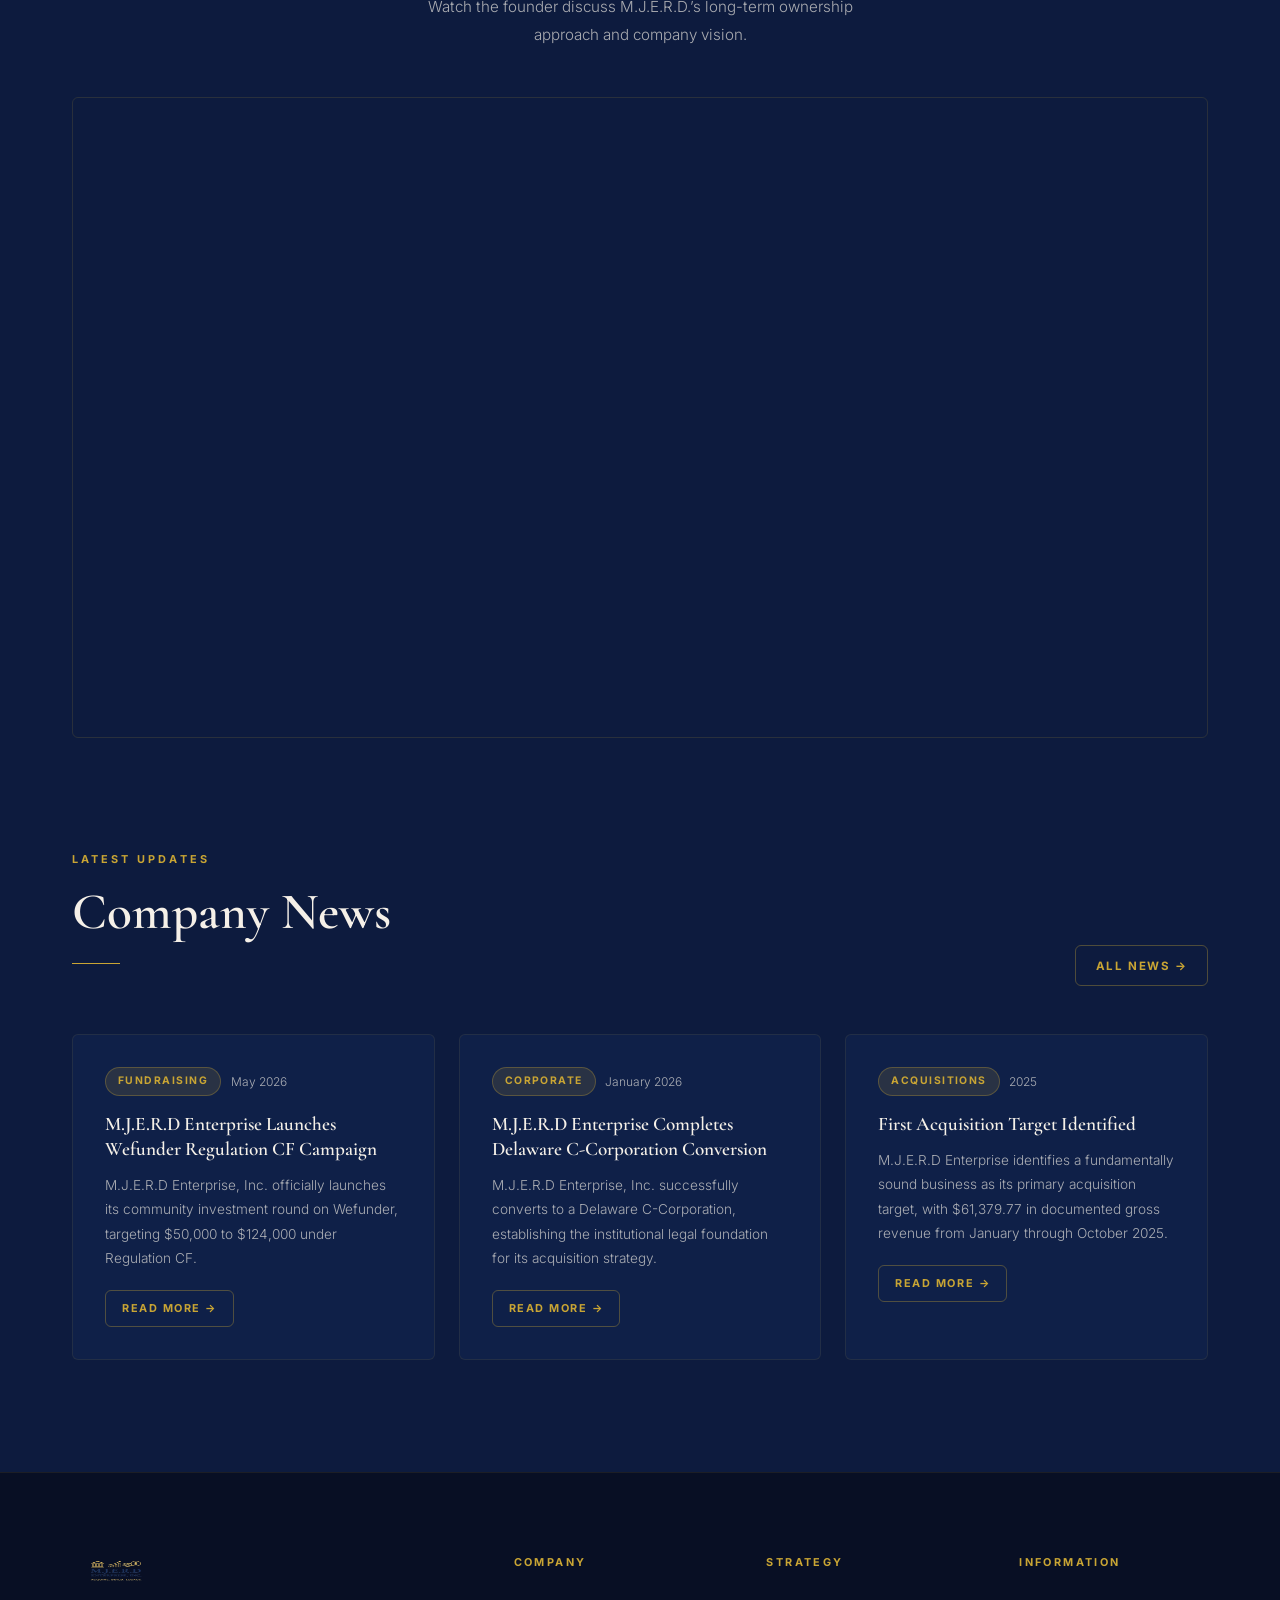
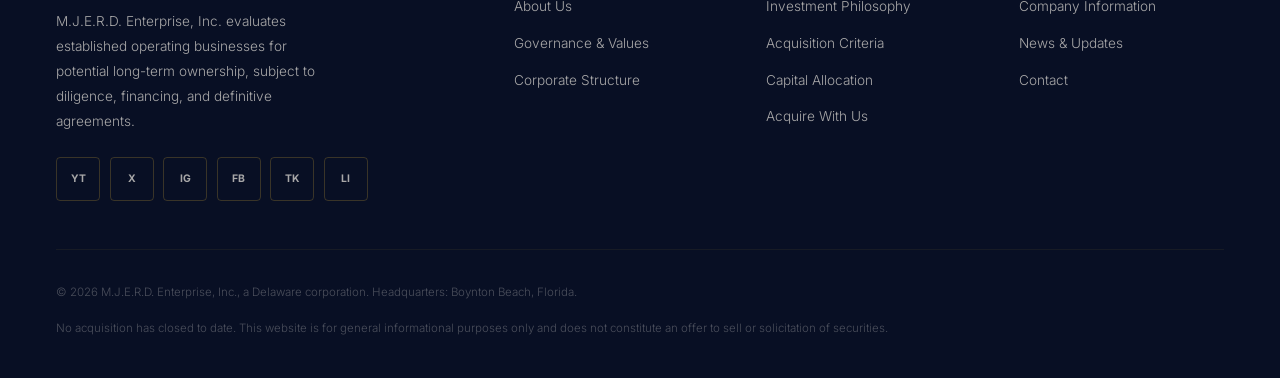
==== commit 057fd9ee: "Add files via upload" ====
--- a/index.html
+++ b/index.html
@@ -3,147 +3,83 @@
 <head>
 <meta charset="UTF-8"/>
 <meta name="viewport" content="width=device-width,initial-scale=1.0"/>
-<meta name="description" content="M.J.E.R.D Enterprise, Inc. is a Delaware C-Corporation executing a disciplined acquisition strategy — acquiring profitable businesses and building generational wealth."/>
-<meta property="og:title" content="M.J.E.R.D Enterprise, Inc. — Acquire. Build. Legacy."/>
-<meta property="og:description" content="M.J.E.R.D Enterprise, Inc. is a Delaware C-Corporation executing a disciplined acquisition strategy — acquiring profitable businesses and building generational wealth."/>
+<meta name="description" content="M.J.E.R.D. Enterprise, Inc. is a Delaware corporation evaluating established operating businesses for potential long-term ownership. Headquartered in Boynton Beach, Florida."/>
+<meta property="og:title" content="M.J.E.R.D. Enterprise, Inc. — Acquire. Build. Legacy."/>
+<meta property="og:description" content="M.J.E.R.D. Enterprise, Inc. is a Delaware corporation evaluating established operating businesses for potential long-term ownership. Headquartered in Boynton Beach, Florida."/>
 <meta property="og:type" content="website"/>
-<meta property="og:url" content="https://mjerdenterprise.com/"/>
+<meta property="og:url" content="https://mjerdenterprise.com/index.html"/>
 <meta property="og:image" content="https://mjerdenterprise.com/logo-white.png"/>
 <meta name="twitter:card" content="summary_large_image"/>
-<link rel="canonical" href="https://mjerdenterprise.com/"/>
+<link rel="canonical" href="https://mjerdenterprise.com/index.html"/>
 <link rel="preconnect" href="https://fonts.googleapis.com"/>
 <link rel="preconnect" href="https://fonts.gstatic.com" crossorigin/>
 <link rel="stylesheet" href="style.css"/>
-<title>M.J.E.R.D Enterprise, Inc. — Acquire. Build. Legacy.</title>
-<script type="application/ld+json">{"@context":"https://schema.org","@type":"Corporation","name":"M.J.E.R.D Enterprise, Inc.","url":"https://mjerdenterprise.com","logo":"https://mjerdenterprise.com/logo-white.png","description":"Delaware C-Corporation executing a disciplined, multi-vertical acquisition strategy.","address":{"@type":"PostalAddress","streetAddress":"1540 SW 8th St Unit 1078","addressLocality":"Boynton Beach","addressRegion":"FL","postalCode":"33426","addressCountry":"US"},"foundingDate":"2024","founder":{"@type":"Person","name":"Martin J. Dacelin"}}</script>
-
+<title>M.J.E.R.D. Enterprise, Inc. — Acquire. Build. Legacy.</title>
+<script type="application/ld+json">{"@context":"https://schema.org","@type":"Corporation","name":"M.J.E.R.D. Enterprise, Inc.","legalName":"M.J.E.R.D. Enterprise, Inc.","url":"https://mjerdenterprise.com","logo":"https://mjerdenterprise.com/logo-white.png","description":"M.J.E.R.D. Enterprise, Inc. is a Delaware corporation headquartered in Boynton Beach, Florida. The company evaluates established operating businesses for potential long-term ownership.","address":{"@type":"PostalAddress","addressLocality":"Boynton Beach","addressRegion":"FL","addressCountry":"US"},"foundingDate":"2024","founder":{"@type":"Person","name":"Martin J. Dacelin"},"sameAs":["https://youtube.com/@m.j.e.r.denterpriseinc","https://x.com/mjerdentinc","https://www.instagram.com/m.j.e.r.denterprise","https://www.linkedin.com/in/mjerd-enterprise-inc-9b5b19406"]}</script>
+<style>
+.hero{min-height:100vh;display:flex;align-items:center;position:relative;overflow:hidden;background:linear-gradient(150deg,var(--navy-deep) 0%,var(--navy) 50%,var(--navy-mid) 100%)}
+.hero__bg{position:absolute;inset:0;background:radial-gradient(ellipse 70% 60% at 75% 25%,rgba(201,165,52,.06) 0%,transparent 55%);pointer-events:none}
+.hero__grid{position:absolute;inset:0;opacity:.025;background-image:linear-gradient(var(--gold) 1px,transparent 1px),linear-gradient(90deg,var(--gold) 1px,transparent 1px);background-size:70px 70px;pointer-events:none}
+.hero__inner{position:relative;z-index:2;max-width:1200px;margin:0 auto;padding:0 2rem;display:grid;grid-template-columns:1.2fr 1fr;gap:5rem;align-items:center;padding-top:calc(var(--nav-h) + 60px)}
+.hero__eyebrow{font-size:.68rem;font-weight:700;letter-spacing:.28em;text-transform:uppercase;color:var(--gold);margin-bottom:1.8rem;display:flex;align-items:center;gap:.8rem}
+.hero__eyebrow::before{content:'';width:28px;height:1px;background:var(--gold)}
+.hero__title{font-family:'Cormorant Garamond',serif;font-size:clamp(4rem,8.5vw,7.5rem);font-weight:600;line-height:.92;color:var(--cream);margin-bottom:2rem}
+.hero__title em{font-style:italic;color:var(--gold)}
+.hero__sub{font-size:1rem;color:var(--cream-dim);line-height:1.9;max-width:480px;margin-bottom:2.8rem}
+.hero__btns{display:flex;gap:1rem;flex-wrap:wrap}
+.hero__scroll{position:absolute;bottom:2.5rem;left:50%;transform:translateX(-50%);display:flex;flex-direction:column;align-items:center;gap:.5rem;font-size:.65rem;letter-spacing:.22em;text-transform:uppercase;color:rgba(245,240,232,.3);animation:bob 2.2s ease-in-out infinite}
+.hero__scroll::after{content:'';width:1px;height:36px;background:linear-gradient(to bottom,var(--gold),transparent)}
+@keyframes bob{0%,100%{transform:translateX(-50%) translateY(0)}50%{transform:translateX(-50%) translateY(-7px)}}
+.model-grid{display:grid;grid-template-columns:repeat(4,1fr);gap:1.2rem;margin-top:3.5rem}
+.model-card{background:var(--navy-card);border-top:2px solid var(--gold);border-radius:0 0 var(--radius) var(--radius);padding:2rem 1.8rem;transition:transform var(--transition),box-shadow var(--transition)}
+.model-card:hover{transform:translateY(-6px);box-shadow:0 20px 50px rgba(0,0,0,.3)}
+.model-num{font-family:'Cormorant Garamond',serif;font-size:3.5rem;font-weight:700;color:rgba(201,165,52,.1);line-height:1;margin-bottom:.8rem}
+.model-label{font-size:.75rem;font-weight:700;letter-spacing:.18em;text-transform:uppercase;color:var(--gold);margin-bottom:.8rem}
+.news-grid{display:grid;grid-template-columns:repeat(3,1fr);gap:1.5rem;margin-top:3rem}
+@media(max-width:1024px){.hero__inner{grid-template-columns:1fr;gap:3rem}.fact-grid{grid-template-columns:repeat(2,1fr)}.model-grid{grid-template-columns:repeat(2,1fr)}}
+@media(max-width:768px){.news-grid{grid-template-columns:1fr}.model-grid{grid-template-columns:1fr}}
+</style>
 </head>
 <body>
 <a href="#main-content" class="skip-nav">Skip to main content</a>
 <nav class="nav" aria-label="Main navigation">
-  <a href="index.html" aria-label="M.J.E.R.D Enterprise home">
-    <img src="logo-white.png" alt="M.J.E.R.D Enterprise, Inc." class="nav__logo" width="140" height="46" loading="eager"/>
-  </a>
+  <a href="index.html" aria-label="M.J.E.R.D. Enterprise home"><img src="logo-white.png" alt="M.J.E.R.D. Enterprise, Inc." class="nav__logo" width="140" height="46" loading="eager"/></a>
   <ul class="nav__links" role="list">
     <li><a href="index.html" class='active'>Home</a></li>
-    <li class="nav__dropdown">
-      <a href="about.html" aria-haspopup="true" >Company &#9660;</a>
-      <ul class="nav__dropdown-menu" role="list">
-        <li><a href="about.html">About Us</a></li>
-        <li><a href="about.html#governance">Governance &amp; Values</a></li>
-        <li><a href="about.html#structure">Corporate Structure</a></li>
-      </ul>
-    </li>
-    <li class="nav__dropdown">
-      <a href="investment-philosophy.html" aria-haspopup="true" >Strategy &#9660;</a>
-      <ul class="nav__dropdown-menu" role="list">
-        <li><a href="investment-philosophy.html">Investment Philosophy</a></li>
-        <li><a href="acquisition-criteria.html">Acquisition Criteria</a></li>
-        <li><a href="capital-allocation.html">Capital Allocation</a></li>
-        <li><a href="acquire-with-us.html">Acquire With Us</a></li>
-      </ul>
-    </li>
-    <li><a href="investment.html" >Investors</a></li>
+    <li class="nav__dropdown"><a href="about.html" aria-haspopup="true" >Company &#9660;</a>
+      <ul class="nav__dropdown-menu" role="list"><li><a href="about.html">About Us</a></li><li><a href="about.html#governance">Governance &amp; Values</a></li><li><a href="about.html#structure">Corporate Structure</a></li></ul></li>
+    <li class="nav__dropdown"><a href="investment-philosophy.html" aria-haspopup="true" >Strategy &#9660;</a>
+      <ul class="nav__dropdown-menu" role="list"><li><a href="investment-philosophy.html">Investment Philosophy</a></li><li><a href="acquisition-criteria.html">Acquisition Criteria</a></li><li><a href="capital-allocation.html">Capital Allocation</a></li><li><a href="acquire-with-us.html">Acquire With Us</a></li></ul></li>
+    <li><a href="company-information.html" >Company Info</a></li>
     <li><a href="news.html" >News</a></li>
     <li><a href="contact.html" >Contact</a></li>
-    <li><a href="https://wefunder.com/mjerd.enterprise.inc" target="_blank" rel="noopener noreferrer" class="nav__cta">Invest Now</a></li>
+    <li><a href="contact.html" class="nav__cta">Get in Touch</a></li>
   </ul>
-  <button class="nav__hamburger" aria-label="Open navigation menu" aria-expanded="false">
-    <span></span><span></span><span></span>
-  </button>
+  <button class="nav__hamburger" aria-label="Open navigation menu" aria-expanded="false"><span></span><span></span><span></span></button>
 </nav>
-<div class="stage-banner" role="note">
-  <p>Capital Formation &amp; Acquisition Stage <span>&#8212; M.J.E.R.D Enterprise is actively evaluating acquisition opportunities. No portfolio companies have been acquired to date.</span></p>
-</div>
-<style>
-.hero{min-height:100vh;display:flex;align-items:center;position:relative;overflow:hidden;
-  background:linear-gradient(150deg,var(--navy-deep) 0%,var(--navy) 50%,var(--navy-mid) 100%)}
-.hero__bg{position:absolute;inset:0;
-  background:radial-gradient(ellipse 70% 60% at 75% 25%,rgba(201,165,52,.06) 0%,transparent 55%),
-  radial-gradient(ellipse 50% 80% at 15% 85%,rgba(12,23,52,.8) 0%,transparent 50%);pointer-events:none}
-.hero__grid{position:absolute;inset:0;opacity:.025;
-  background-image:linear-gradient(var(--gold) 1px,transparent 1px),linear-gradient(90deg,var(--gold) 1px,transparent 1px);
-  background-size:70px 70px;pointer-events:none}
-.hero__inner{position:relative;z-index:2;max-width:1200px;margin:0 auto;padding:0 2rem;
-  display:grid;grid-template-columns:1fr 1fr;gap:5rem;align-items:center;
-  padding-top:calc(var(--nav-h) + 60px)}
-.hero__eyebrow{font-size:.68rem;font-weight:700;letter-spacing:.28em;text-transform:uppercase;
-  color:var(--gold);margin-bottom:1.8rem;display:flex;align-items:center;gap:.8rem}
-.hero__eyebrow::before{content:'';width:28px;height:1px;background:var(--gold)}
-.hero__title{font-family:'Cormorant Garamond',serif;
-  font-size:clamp(4rem,8.5vw,8rem);font-weight:600;line-height:.9;color:var(--cream);margin-bottom:2rem}
-.hero__title em{font-style:italic;color:var(--gold)}
-.hero__sub{font-size:1rem;color:var(--cream-dim);line-height:1.9;max-width:460px;margin-bottom:2.8rem}
-.hero__btns{display:flex;gap:1rem;flex-wrap:wrap}
-.hero__stats{display:flex;flex-direction:column;gap:1.2rem}
-.hero__stat{background:rgba(255,255,255,.03);border:1px solid rgba(201,165,52,.12);
-  border-left:2px solid var(--gold);border-radius:0 var(--radius) var(--radius) 0;
-  padding:1.5rem 1.8rem;transition:all var(--transition)}
-.hero__stat:hover{border-color:rgba(201,165,52,.4);transform:translateX(4px)}
-.hero__scroll{position:absolute;bottom:2.5rem;left:50%;transform:translateX(-50%);
-  display:flex;flex-direction:column;align-items:center;gap:.5rem;
-  font-size:.65rem;letter-spacing:.22em;text-transform:uppercase;
-  color:rgba(245,240,232,.3);animation:bob 2.2s ease-in-out infinite}
-.hero__scroll::after{content:'';width:1px;height:36px;background:linear-gradient(to bottom,var(--gold),transparent)}
-@keyframes bob{0%,100%{transform:translateX(-50%) translateY(0)}50%{transform:translateX(-50%) translateY(-7px)}}
-.model-grid{display:grid;grid-template-columns:repeat(4,1fr);gap:1.2rem;margin-top:3.5rem}
-.model-card{background:var(--navy-card);border-top:2px solid var(--gold);
-  border-radius:0 0 var(--radius) var(--radius);padding:2rem 1.8rem;
-  transition:transform var(--transition),box-shadow var(--transition)}
-.model-card:hover{transform:translateY(-6px);box-shadow:0 20px 50px rgba(0,0,0,.3)}
-.model-num{font-family:'Cormorant Garamond',serif;font-size:3.5rem;font-weight:700;
-  color:rgba(201,165,52,.1);line-height:1;margin-bottom:.8rem}
-.model-label{font-size:.75rem;font-weight:700;letter-spacing:.18em;text-transform:uppercase;
-  color:var(--gold);margin-bottom:.8rem}
-.invest-band{background:linear-gradient(135deg,var(--navy-deep),var(--navy-mid));
-  border-top:1px solid rgba(201,165,52,.12);border-bottom:1px solid rgba(201,165,52,.12)}
-.invest-band__inner{max-width:1200px;margin:0 auto;padding:7rem 2rem;
-  display:grid;grid-template-columns:1fr 1fr;gap:6rem;align-items:center}
-.news-grid{display:grid;grid-template-columns:repeat(3,1fr);gap:1.5rem;margin-top:3rem}
-@media(max-width:1024px){
-  .hero__inner{grid-template-columns:1fr;gap:3rem}
-  .invest-band__inner{grid-template-columns:1fr;gap:3rem}
-  .model-grid{grid-template-columns:repeat(2,1fr)}
-}
-@media(max-width:768px){
-  .news-grid{grid-template-columns:1fr}
-  .model-grid{grid-template-columns:1fr}
-}
-</style><main id="main-content">
+<div class="stage-banner" role="note"><p>Emerging Company <span>&#8212; M.J.E.R.D. Enterprise, Inc. is in an early acquisition and capital formation stage. No acquisition has closed to date.</span></p></div>
+<main id="main-content">
 <section class="hero" aria-label="Hero">
   <div class="hero__bg"></div>
   <div class="hero__grid" aria-hidden="true"></div>
   <div class="hero__inner">
     <div>
-      <p class="hero__eyebrow">M.J.E.R.D Enterprise, Inc. &#8212; Est. 2024</p>
-      <h1 class="hero__title">Acquire.<br><em>Build.</em><br>Legacy.</h1>
-      <p class="hero__sub">A Delaware C-Corporation executing a disciplined acquisition strategy &#8212; acquiring profitable businesses and building generational wealth through long-term ownership.</p>
+      <p class="hero__eyebrow">M.J.E.R.D. Enterprise, Inc. &#8212; Est. 2024</p>
+      <h1 class="hero__title">Acquire.<br><em>Build.</em> Legacy.</h1>
+      <p class="hero__sub">M.J.E.R.D. Enterprise, Inc. is a Delaware corporation headquartered in Boynton Beach, Florida. The company evaluates established operating businesses for potential long-term ownership, subject to diligence, financing, and definitive agreements.</p>
       <div class="hero__btns">
-        <a href="https://wefunder.com/mjerd.enterprise.inc" target="_blank" rel="noopener noreferrer" class="btn btn--gold">Invest on Wefunder &#8594;</a>
-        <a href="investment-philosophy.html" class="btn btn--outline">Our Philosophy</a>
+        <a href="investment-philosophy.html" class="btn btn--gold">Learn About Our Strategy</a>
+        <a href="acquire-with-us.html" class="btn btn--outline">Business Owners: Explore a Transition</a>
       </div>
       <div class="trust-badges" style="margin-top:2rem">
-        <span class="trust-badge"><span>&#10003;</span> Delaware C-Corporation</span>
+        <span class="trust-badge"><span>&#10003;</span> Delaware Corporation</span>
         <span class="trust-badge"><span>&#10003;</span> Florida Headquarters</span>
-        <span class="trust-badge"><span>&#10003;</span> EIN: 41-3584270</span>
-      </div>
-    </div>
-    <div class="hero__stats" aria-label="Key metrics">
-      <div class="hero__stat fade-up d1">
-        <div class="stat-num">$<span class="counter" data-target="61379">0</span></div>
-        <div class="stat-label">Documented Revenue &#8212; Ur Gains Fitness 2025</div>
-      </div>
-      <div class="hero__stat fade-up d2">
-        <div class="stat-num"><span class="counter" data-target="4">0</span></div>
-        <div class="stat-label">Target Acquisition Verticals</div>
-      </div>
-      <div class="hero__stat fade-up d3">
-        <div class="stat-num">$<span class="counter" data-target="124" data-suffix="K">0K</span></div>
-        <div class="stat-label">Current Wefunder Raise Target</div>
-      </div>
-      <div class="hero__stat fade-up d4">
-        <div class="stat-num"><span class="counter" data-target="2" data-suffix=".2X" data-decimals="0">0X</span></div>
-        <div class="stat-label">Early Bird Investor Return</div>
+        <span class="trust-badge"><span>&#10003;</span> Long-Term Ownership Strategy</span>
+      </div>
+    </div>
+    <div class="fade-up d1">
+      <div class="risk-notice">
+        <p><strong>Company Status Notice</strong><br>M.J.E.R.D. is an emerging company. No acquisition has closed to date. Potential opportunities are subject to due diligence, financing, definitive documentation, and closing conditions.</p>
       </div>
     </div>
   </div>
@@ -155,37 +91,35 @@
     <span class="marquee__item">Acquire<span class="marquee__dot"></span></span>
     <span class="marquee__item">Build<span class="marquee__dot"></span></span>
     <span class="marquee__item">Legacy<span class="marquee__dot"></span></span>
-    <span class="marquee__item">Delaware C-Corporation<span class="marquee__dot"></span></span>
+    <span class="marquee__item">Delaware Corporation<span class="marquee__dot"></span></span>
     <span class="marquee__item">Long-Term Ownership<span class="marquee__dot"></span></span>
-    <span class="marquee__item">Disciplined Capital Allocation<span class="marquee__dot"></span></span>
+    <span class="marquee__item">Disciplined Stewardship<span class="marquee__dot"></span></span>
     <span class="marquee__item">Operational Excellence<span class="marquee__dot"></span></span>
-    <span class="marquee__item">Generational Wealth<span class="marquee__dot"></span></span>
-    <span class="marquee__item">Boynton Beach, FL<span class="marquee__dot"></span></span>
+    <span class="marquee__item">Boynton Beach, Florida<span class="marquee__dot"></span></span>
     <span class="marquee__item">Acquire<span class="marquee__dot"></span></span>
     <span class="marquee__item">Build<span class="marquee__dot"></span></span>
     <span class="marquee__item">Legacy<span class="marquee__dot"></span></span>
-    <span class="marquee__item">Delaware C-Corporation<span class="marquee__dot"></span></span>
+    <span class="marquee__item">Delaware Corporation<span class="marquee__dot"></span></span>
     <span class="marquee__item">Long-Term Ownership<span class="marquee__dot"></span></span>
-    <span class="marquee__item">Disciplined Capital Allocation<span class="marquee__dot"></span></span>
+    <span class="marquee__item">Disciplined Stewardship<span class="marquee__dot"></span></span>
     <span class="marquee__item">Operational Excellence<span class="marquee__dot"></span></span>
-    <span class="marquee__item">Generational Wealth<span class="marquee__dot"></span></span>
-    <span class="marquee__item">Boynton Beach, FL<span class="marquee__dot"></span></span>
+    <span class="marquee__item">Boynton Beach, Florida<span class="marquee__dot"></span></span>
   </div>
 </div>
 
 <section class="section" style="background:var(--navy-mid)">
   <div class="container" style="display:grid;grid-template-columns:1fr 1fr;gap:6rem;align-items:center">
     <div class="fade-up">
-      <blockquote style="font-family:'Cormorant Garamond',serif;font-size:clamp(1.5rem,3vw,2.2rem);font-style:italic;color:var(--cream);line-height:1.5;margin-bottom:1.5rem">
-        &#8220;Our vision was born from a desire to build more than businesses &#8212; we set out to build a <span style="color:var(--gold)">legacy</span> that extends beyond one lifetime.&#8221;
+      <blockquote style="font-family:Cormorant Garamond,serif;font-size:clamp(1.5rem,3vw,2.2rem);font-style:italic;color:var(--cream);line-height:1.5;margin-bottom:1.5rem">
+        &#8220;Our vision was born from a desire to build more than businesses &#8212; we set out to build a <span style="color:var(--gold)">legacy</span> through disciplined, long-term ownership.&#8221;
       </blockquote>
       <cite style="font-style:normal;font-size:.72rem;font-weight:700;letter-spacing:.2em;text-transform:uppercase;color:var(--gold)">Martin J. Dacelin &#8212; Founder &amp; CEO</cite>
     </div>
     <div class="fade-up d1">
-      <span class="label">Who We Are</span>
+      <span class="label">Our Positioning</span>
       <h2 class="h2" style="margin-bottom:1.2rem">We Are Not Advisors.<br>We Are Owners.</h2>
       <div class="gold-rule"></div>
-      <p class="body-md" style="margin-bottom:2rem">M.J.E.R.D Enterprise, Inc. identifies fundamentally sound businesses, acquires them through disciplined underwriting, installs operational excellence, and holds them for long-term generational value creation.</p>
+      <p class="body-md" style="margin-bottom:2rem">M.J.E.R.D. evaluates established operating businesses with durable customer relationships, understandable operations, and opportunities for long-term stewardship and operational improvement. Each opportunity is subject to independent diligence, financing availability, negotiated terms, and closing conditions.</p>
       <a href="about.html" class="btn btn--outline">Our Story &#8594;</a>
     </div>
   </div>
@@ -194,16 +128,33 @@
 <section class="section">
   <div class="container">
     <div class="fade-up">
-      <span class="label">The M.J.E.R.D Model</span>
-      <h2 class="h2">How We Create Value</h2>
+      <span class="label">Built for Disciplined Acquisition</span>
+      <h2 class="h2">Company at a Glance</h2>
       <div class="gold-rule"></div>
-      <p class="body-lg" style="max-width:560px">A repeatable four-step process that transforms undervalued businesses into scalable, cash-flowing portfolio companies.</p>
+      <p class="body-lg" style="max-width:560px">Factual information about M.J.E.R.D. Enterprise, Inc. as it stands today.</p>
+    </div>
+    <div class="fact-grid" style="margin-top:3rem">
+      <div class="fact-card fade-up d1"><div class="fact-card__label">Legal Structure</div><div class="fact-card__value">Delaware Corporation</div></div>
+      <div class="fact-card fade-up d2"><div class="fact-card__label">Headquarters</div><div class="fact-card__value">Boynton Beach, Florida</div></div>
+      <div class="fact-card fade-up d3"><div class="fact-card__label">Strategy</div><div class="fact-card__value">Long-Term Ownership</div></div>
+      <div class="fact-card fade-up d4"><div class="fact-card__label">Acquisition Status</div><div class="fact-card__value">No Acquisitions Closed to Date</div></div>
+    </div>
+  </div>
+</section>
+
+<section class="section" style="padding-top:0">
+  <div class="container">
+    <div class="fade-up">
+      <span class="label">The M.J.E.R.D. Model</span>
+      <h2 class="h2">How We Approach Value Creation</h2>
+      <div class="gold-rule"></div>
+      <p class="body-lg" style="max-width:560px">A disciplined four-step process guiding how M.J.E.R.D. evaluates, pursues, and operates potential acquisitions.</p>
     </div>
     <div class="model-grid">
-      <div class="model-card fade-up d1"><div class="model-num" aria-hidden="true">01</div><div class="model-label">Identify</div><p class="body-sm">Source fundamentally sound businesses with proven cash flow, loyal customers, and clear operational improvement opportunities.</p></div>
-      <div class="model-card fade-up d2"><div class="model-num" aria-hidden="true">02</div><div class="model-label">Acquire</div><p class="body-sm">Negotiate disciplined terms using seller notes, earnouts, and creative structuring to preserve capital and align incentives.</p></div>
-      <div class="model-card fade-up d3"><div class="model-num" aria-hidden="true">03</div><div class="model-label">Optimize</div><p class="body-sm">Install financial controls, KPI dashboards, operational automation, and cost discipline across every acquired company.</p></div>
-      <div class="model-card fade-up d4"><div class="model-num" aria-hidden="true">04</div><div class="model-label">Scale</div><p class="body-sm">Drive organic growth, expand operations, execute bolt-on acquisitions, and build durable long-term enterprise value.</p></div>
+      <div class="model-card fade-up d1"><div class="model-num" aria-hidden="true">01</div><div class="model-label">Evaluate</div><p class="body-sm">Source established operating businesses with durable customer relationships, understandable economics, and long-term improvement potential.</p></div>
+      <div class="model-card fade-up d2"><div class="model-num" aria-hidden="true">02</div><div class="model-label">Diligence</div><p class="body-sm">Conduct thorough, independent due diligence on operations, financials, and management before pursuing any transaction.</p></div>
+      <div class="model-card fade-up d3"><div class="model-num" aria-hidden="true">03</div><div class="model-label">Acquire</div><p class="body-sm">Negotiate practical, disciplined transaction structures with clear terms, subject to definitive documentation and closing conditions.</p></div>
+      <div class="model-card fade-up d4"><div class="model-num" aria-hidden="true">04</div><div class="model-label">Steward</div><p class="body-sm">Operate acquired businesses with long-term orientation, supporting continuity for customers and employees while improving operations.</p></div>
     </div>
   </div>
 </section>
@@ -215,66 +166,61 @@
         <span class="label">How We Think</span>
         <h2 class="h2">Our Investment Philosophy</h2>
         <div class="gold-rule"></div>
-        <p class="body-lg" style="max-width:540px">Six principles that guide every acquisition decision M.J.E.R.D Enterprise makes.</p>
+        <p class="body-lg" style="max-width:540px">Six principles guiding every acquisition decision M.J.E.R.D. makes.</p>
       </div>
       <a href="investment-philosophy.html" class="btn btn--ghost" style="font-size:.72rem;padding:.6rem 1.2rem">Full Philosophy &#8594;</a>
     </div>
     <div class="philosophy-grid" style="margin-top:3.5rem">
-      <div class="philosophy-card fade-up d1"><div class="philosophy-num" aria-hidden="true">01</div><div class="philosophy-title">Quality Businesses</div><p class="body-sm">We seek fundamentally sound businesses with durable operations, recurring demand, and long-term growth potential.</p></div>
-      <div class="philosophy-card fade-up d2"><div class="philosophy-num" aria-hidden="true">02</div><div class="philosophy-title">Disciplined Capital Allocation</div><p class="body-sm">Every investment decision is guided by long-term value creation, prudent risk management, and responsible stewardship of capital.</p></div>
-      <div class="philosophy-card fade-up d3"><div class="philosophy-num" aria-hidden="true">03</div><div class="philosophy-title">Operational Excellence</div><p class="body-sm">We believe sustainable growth comes from strong leadership, efficient operations, and continuous improvement.</p></div>
-      <div class="philosophy-card fade-up d4"><div class="philosophy-num" aria-hidden="true">04</div><div class="philosophy-title">Long-Term Ownership</div><p class="body-sm">We acquire businesses with the intention of building enduring value rather than pursuing short-term exits.</p></div>
-      <div class="philosophy-card fade-up d5"><div class="philosophy-num" aria-hidden="true">05</div><div class="philosophy-title">Scalable Opportunities</div><p class="body-sm">We evaluate businesses capable of sustainable expansion through disciplined execution and operational enhancement.</p></div>
-      <div class="philosophy-card fade-up d6"><div class="philosophy-num" aria-hidden="true">06</div><div class="philosophy-title">Legacy Mindset</div><p class="body-sm">Every acquisition is viewed as an opportunity to create lasting value for future generations.</p></div>
-    </div>
-  </div>
-</section>
-
-<div class="invest-band" role="complementary" aria-label="Investor information">
-  <div class="invest-band__inner">
-    <div class="fade-up">
-      <span class="label">For Investors</span>
-      <h2 class="h2" style="margin-bottom:1rem">Invest in the Future of Ownership</h2>
-      <div class="gold-rule"></div>
-      <p class="body-md" style="margin-bottom:1.5rem">We are raising $50,000&#8211;$124,000 via Wefunder Regulation CF. Revenue Share Loan secured by the assets of M.J.E.R.D Enterprise, Inc.</p>
-      <div style="background:rgba(255,255,255,.03);border:1px solid rgba(201,165,52,.12);border-radius:var(--radius);padding:1.4rem;margin-bottom:2rem">
-        <div style="display:flex;justify-content:space-between;align-items:center;margin-bottom:.8rem;flex-wrap:wrap;gap:.5rem">
-          <span class="label" style="margin-bottom:0">Live Raise Progress</span>
-          <span class="body-sm" id="raise-updated" aria-live="polite">Loading&#8230;</span>
+      <div class="philosophy-card fade-up d1"><div class="philosophy-num" aria-hidden="true">01</div><div class="philosophy-title">Quality Businesses</div><p class="body-sm">Fundamentally sound businesses with durable operations, recurring demand, and long-term growth potential.</p></div>
+      <div class="philosophy-card fade-up d2"><div class="philosophy-num" aria-hidden="true">02</div><div class="philosophy-title">Disciplined Capital Allocation</div><p class="body-sm">Every decision guided by long-term value creation, prudent risk management, and responsible stewardship.</p></div>
+      <div class="philosophy-card fade-up d3"><div class="philosophy-num" aria-hidden="true">03</div><div class="philosophy-title">Operational Excellence</div><p class="body-sm">Sustainable growth through strong leadership, efficient operations, and continuous improvement.</p></div>
+      <div class="philosophy-card fade-up d4"><div class="philosophy-num" aria-hidden="true">04</div><div class="philosophy-title">Long-Term Ownership</div><p class="body-sm">We acquire with the intention of building enduring value rather than pursuing short-term exits.</p></div>
+      <div class="philosophy-card fade-up d5"><div class="philosophy-num" aria-hidden="true">05</div><div class="philosophy-title">Scalable Opportunities</div><p class="body-sm">Businesses capable of sustainable expansion through disciplined execution and operational enhancement.</p></div>
+      <div class="philosophy-card fade-up d6"><div class="philosophy-num" aria-hidden="true">06</div><div class="philosophy-title">Legacy Mindset</div><p class="body-sm">Every potential acquisition is viewed through a long-term ownership lens, not a transaction lens.</p></div>
+    </div>
+  </div>
+</section>
+
+<section class="section" style="padding-top:0;background:var(--navy-mid)">
+  <div class="container">
+    <div style="display:grid;grid-template-columns:1fr 1fr;gap:5rem;align-items:center">
+      <div class="fade-up">
+        <span class="label">Company Information</span>
+        <h2 class="h2" style="margin-bottom:1rem">For Those Interested in M.J.E.R.D.</h2>
+        <div class="gold-rule"></div>
+        <p class="body-md" style="margin-bottom:2rem">M.J.E.R.D. Enterprise, Inc. may have an active securities offering through an authorized funding portal. Any offer or sale of securities is made only through official offering materials.</p>
+        <div class="disclosure-block">
+          <p>Any offer or sale of securities by M.J.E.R.D. Enterprise, Inc. is made only through the official offering materials and, if applicable, the authorized funding portal. This website is provided for general informational purposes and is not an offer to sell or a solicitation of an offer to buy securities. Investments involve risk, including possible loss of the entire investment.</p>
         </div>
-        <div class="progress-bar__track" role="progressbar" aria-label="Fundraising progress"><div class="progress-bar__fill" id="raise-bar"></div></div>
-        <div style="display:flex;justify-content:space-between;margin-top:.8rem">
-          <div><div class="stat-num" style="font-size:1.5rem" id="raise-amt">$0</div><div class="stat-label">Raised</div></div>
-          <div style="text-align:right"><div class="stat-num" style="font-size:1.5rem">$124K</div><div class="stat-label">Goal</div></div>
+        <a href="https://wefunder.com/mjerd.enterprise.inc" target="_blank" rel="noopener noreferrer" class="btn btn--gold">View Official Offering Materials</a>
+      </div>
+      <div class="fade-up d1">
+        <div class="card">
+          <h3 class="h4" style="color:var(--gold);margin-bottom:1.2rem">Risks &amp; Uncertainties</h3>
+          <ul class="risk-list">
+            <li>The company has not completed an acquisition</li>
+            <li>Potential transactions may not close</li>
+            <li>Financing may not be available on acceptable terms</li>
+            <li>Historical target information may be incomplete or unverified</li>
+            <li>Operating results may differ materially from expectations</li>
+            <li>Any investment may result in loss of all invested capital</li>
+          </ul>
         </div>
       </div>
-      <div style="display:flex;gap:1rem;flex-wrap:wrap">
-        <a href="https://wefunder.com/mjerd.enterprise.inc" target="_blank" rel="noopener noreferrer" class="btn btn--gold">Invest on Wefunder &#8594;</a>
-        <a href="investment.html" class="btn btn--outline">View Terms</a>
-      </div>
-    </div>
-    <div class="fade-up d1">
-      <div class="term-row"><span class="body-sm">Instrument</span><span style="color:var(--gold);font-weight:600">Revenue Share Loan</span></div>
-      <div class="term-row"><span class="body-sm">Revenue Share</span><span style="color:var(--gold);font-weight:600">3% Gross Revenue</span></div>
-      <div class="term-row"><span class="body-sm">Early Bird Return</span><span style="color:var(--gold);font-weight:600">2.2X</span></div>
-      <div class="term-row"><span class="body-sm">Standard Return</span><span style="color:var(--gold);font-weight:600">1.9X</span></div>
-      <div class="term-row"><span class="body-sm">Minimum Investment</span><span style="color:var(--gold);font-weight:600">$100</span></div>
-      <div class="term-row"><span class="body-sm">Raise Target</span><span style="color:var(--gold);font-weight:600">$50K &#8211; $124K</span></div>
-      <div class="term-row"><span class="body-sm">Secured By</span><span style="color:var(--gold);font-weight:600">Company Assets</span></div>
-    </div>
-  </div>
-</div>
+    </div>
+  </div>
+</section>
 
 <section class="section" aria-labelledby="video-heading">
   <div class="container" style="text-align:center">
     <div class="fade-up">
-      <span class="label">Founder Pitch</span>
-      <h2 class="h2" id="video-heading" style="margin-bottom:1rem">Our First Target</h2>
+      <span class="label">Founder Message</span>
+      <h2 class="h2" id="video-heading" style="margin-bottom:1rem">Hear From Martin Dacelin</h2>
       <div class="gold-rule gold-rule--center"></div>
-      <p class="body-md" style="max-width:480px;margin:0 auto 3rem">Watch Martin Dacelin present our first acquisition target and the investment opportunity.</p>
+      <p class="body-md" style="max-width:480px;margin:0 auto 3rem">Watch the founder discuss M.J.E.R.D.&#8217;s long-term ownership approach and company vision.</p>
     </div>
     <div class="fade-up d1" style="position:relative;padding-bottom:56.25%;border-radius:var(--radius);overflow:hidden;border:1px solid rgba(201,165,52,.15)">
-      <iframe src="https://www.youtube.com/embed/5XsscwUU44U" title="M.J.E.R.D Enterprise — Our First Target" frameborder="0" allow="accelerometer;autoplay;clipboard-write;encrypted-media;gyroscope;picture-in-picture" allowfullscreen loading="lazy" style="position:absolute;top:0;left:0;width:100%;height:100%"></iframe>
+      <iframe src="https://www.youtube.com/embed/5XsscwUU44U" title="M.J.E.R.D. Enterprise &#8212; Founder Message" frameborder="0" allow="accelerometer;autoplay;clipboard-write;encrypted-media;gyroscope;picture-in-picture" allowfullscreen loading="lazy" style="position:absolute;top:0;left:0;width:100%;height:100%"></iframe>
     </div>
   </div>
 </section>
@@ -292,50 +238,22 @@
 <footer class="footer" role="contentinfo">
   <div class="footer__grid">
     <div class="footer__brand">
-      <img src="logo-white.png" alt="M.J.E.R.D Enterprise, Inc." width="120" height="40" loading="lazy"/>
-      <p>A Delaware C-Corporation headquartered in Boynton Beach, Florida. Building generational wealth through disciplined, long-term business acquisition.</p>
+      <img src="logo-white.png" alt="M.J.E.R.D. Enterprise, Inc." width="120" height="40" loading="lazy"/>
+      <p>M.J.E.R.D. Enterprise, Inc. evaluates established operating businesses for potential long-term ownership, subject to diligence, financing, and definitive agreements.</p>
       <div class="footer__social" aria-label="Social media links"><a href="https://youtube.com/@m.j.e.r.denterpriseinc" target="_blank" rel="noopener noreferrer" class="social-btn" aria-label="YouTube">YT</a>
         <a href="https://x.com/mjerdentinc" target="_blank" rel="noopener noreferrer" class="social-btn" aria-label="X">X</a>
         <a href="https://www.instagram.com/m.j.e.r.denterprise" target="_blank" rel="noopener noreferrer" class="social-btn" aria-label="Instagram">IG</a>
         <a href="https://www.facebook.com/share/17XXBZwZ75/" target="_blank" rel="noopener noreferrer" class="social-btn" aria-label="Facebook">FB</a>
         <a href="https://www.tiktok.com/@mjerdenterpriseinc" target="_blank" rel="noopener noreferrer" class="social-btn" aria-label="TikTok">TK</a>
         <a href="https://www.linkedin.com/in/mjerd-enterprise-inc-9b5b19406" target="_blank" rel="noopener noreferrer" class="social-btn" aria-label="LinkedIn">LI</a></div>
-      <div class="trust-badges" style="margin-top:1.5rem">
-        <span class="trust-badge"><span>&#10003;</span> Delaware C-Corp</span>
-        <span class="trust-badge"><span>&#10003;</span> Florida HQ</span>
-        <span class="trust-badge"><span>&#10003;</span> EIN: 41-3584270</span>
-      </div>
-    </div>
-    <div class="footer__col">
-      <h3 class="h4" style="font-size:.68rem;letter-spacing:.22em;color:var(--gold);margin-bottom:1.2rem">Company</h3>
-      <ul role="list">
-        <li><a href="about.html">About Us</a></li>
-        <li><a href="about.html#governance">Governance &amp; Values</a></li>
-        <li><a href="about.html#structure">Corporate Structure</a></li>
-      </ul>
-    </div>
-    <div class="footer__col">
-      <h3 class="h4" style="font-size:.68rem;letter-spacing:.22em;color:var(--gold);margin-bottom:1.2rem">Strategy</h3>
-      <ul role="list">
-        <li><a href="investment-philosophy.html">Investment Philosophy</a></li>
-        <li><a href="acquisition-criteria.html">Acquisition Criteria</a></li>
-        <li><a href="capital-allocation.html">Capital Allocation</a></li>
-        <li><a href="acquire-with-us.html">Acquire With Us</a></li>
-      </ul>
-    </div>
-    <div class="footer__col">
-      <h3 class="h4" style="font-size:.68rem;letter-spacing:.22em;color:var(--gold);margin-bottom:1.2rem">Investors</h3>
-      <ul role="list">
-        <li><a href="investment.html">Investment Terms</a></li>
-        <li><a href="https://wefunder.com/mjerd.enterprise.inc" target="_blank" rel="noopener noreferrer">Wefunder Campaign</a></li>
-        <li><a href="news.html">News</a></li>
-        <li><a href="contact.html">Contact Us</a></li>
-      </ul>
-    </div>
+    </div>
+    <div class="footer__col"><h4>Company</h4><ul role="list"><li><a href="about.html">About Us</a></li><li><a href="about.html#governance">Governance &amp; Values</a></li><li><a href="about.html#structure">Corporate Structure</a></li></ul></div>
+    <div class="footer__col"><h4>Strategy</h4><ul role="list"><li><a href="investment-philosophy.html">Investment Philosophy</a></li><li><a href="acquisition-criteria.html">Acquisition Criteria</a></li><li><a href="capital-allocation.html">Capital Allocation</a></li><li><a href="acquire-with-us.html">Acquire With Us</a></li></ul></div>
+    <div class="footer__col"><h4>Information</h4><ul role="list"><li><a href="company-information.html">Company Information</a></li><li><a href="news.html">News &amp; Updates</a></li><li><a href="contact.html">Contact</a></li></ul></div>
   </div>
   <div class="footer__bottom">
-    <p>&#169; 2026 M.J.E.R.D Enterprise, Inc. &#8212; Delaware C-Corporation | HQ: Boynton Beach, FL | EIN: 41-3584270</p>
-    <p>Forward-looking statements are not guarantees of future results. No portfolio companies have been acquired to date.</p>
+    <p>&#169; 2026 M.J.E.R.D. Enterprise, Inc., a Delaware corporation. Headquarters: Boynton Beach, Florida.</p>
+    <p>No acquisition has closed to date. This website is for general informational purposes only and does not constitute an offer to sell or solicitation of securities.</p>
   </div>
 </footer>
 <script src="main.js" defer></script>
--- a/style.css
+++ b/style.css
@@ -1,104 +1,66 @@
-/* M.J.E.R.D Enterprise — style.css v3 | website-enhancement-v2 */
-@import url('https://fonts.googleapis.com/css2?family=Cormorant+Garamond:ital,wght@0,300;0,400;0,600;0,700;1,300;1,400;1,600&family=Inter:wght@300;400;500;600;700&display=swap&font-display=swap');
-
-:root{
-  --navy:#0D1B3E;--navy-mid:#122040;--navy-light:#1C2E5A;
-  --navy-card:#0F2048;--navy-deep:#080F24;
-  --gold:#C9A534;--gold-light:#D4B355;
-  --gold-dim:rgba(201,165,52,.15);--gold-faint:rgba(201,165,52,.06);
-  --cream:#F5F0E8;--cream-dim:rgba(245,240,232,.65);
-  --cream-faint:rgba(245,240,232,.07);
-  --nav-h:76px;--radius:6px;--transition:.3s ease;
-}
+/* M.J.E.R.D Enterprise — style.css v4 | compliance-revised */
+@import url('https://fonts.googleapis.com/css2?family=Cormorant+Garamond:ital,wght@0,300;0,400;0,600;0,700;1,300;1,400;1,600&family=Inter:wght@300;400;500;600;700&display=swap');
+:root{--navy:#0D1B3E;--navy-mid:#122040;--navy-light:#1C2E5A;--navy-card:#0F2048;--navy-deep:#080F24;--gold:#C9A534;--gold-light:#D4B355;--gold-dim:rgba(201,165,52,.15);--gold-faint:rgba(201,165,52,.06);--cream:#F5F0E8;--cream-dim:rgba(245,240,232,.68);--cream-faint:rgba(245,240,232,.07);--nav-h:76px;--radius:6px;--transition:.3s ease}
 *,*::before,*::after{box-sizing:border-box;margin:0;padding:0}
 html{scroll-behavior:smooth;font-size:16px;-webkit-text-size-adjust:100%}
 img{max-width:100%;display:block}
 a{color:inherit;text-decoration:none}
 button{cursor:pointer;border:none;background:none;font:inherit}
 ul{list-style:none}
-body{background:var(--navy);color:var(--cream);font-family:'Inter',sans-serif;
-  font-weight:300;line-height:1.75;overflow-x:hidden;
-  -webkit-font-smoothing:antialiased;-moz-osx-font-smoothing:grayscale;}
-
-/* SKIP NAV */
+body{background:var(--navy);color:var(--cream);font-family:'Inter',sans-serif;font-weight:300;line-height:1.75;overflow-x:hidden;-webkit-font-smoothing:antialiased;-moz-osx-font-smoothing:grayscale;animation:pageIn .4s ease}
+@keyframes pageIn{from{opacity:0;transform:translateY(6px)}to{opacity:1;transform:translateY(0)}}
 .skip-nav{position:absolute;left:-9999px;top:auto;width:1px;height:1px;overflow:hidden}
-.skip-nav:focus{position:fixed;top:0;left:0;width:auto;height:auto;
-  padding:1rem 1.5rem;background:var(--gold);color:var(--navy);
-  font-weight:700;font-size:.9rem;z-index:9999;outline:none}
-
-/* SCROLLBAR */
+.skip-nav:focus{position:fixed;top:0;left:0;width:auto;height:auto;padding:1rem 1.5rem;background:var(--gold);color:var(--navy);font-weight:700;font-size:.9rem;z-index:9999;outline:none}
 ::-webkit-scrollbar{width:3px}
 ::-webkit-scrollbar-track{background:var(--navy-deep)}
 ::-webkit-scrollbar-thumb{background:var(--gold);border-radius:2px}
-
-/* FOCUS */
 :focus-visible{outline:2px solid var(--gold);outline-offset:3px;border-radius:var(--radius)}
 
-/* PAGE TRANSITION */
-body{animation:pageIn .4s ease}
-@keyframes pageIn{from{opacity:0;transform:translateY(8px)}to{opacity:1;transform:translateY(0)}}
-
 /* NAV */
-.nav{position:fixed;top:0;left:0;right:0;z-index:1000;height:var(--nav-h);
-  display:flex;align-items:center;justify-content:space-between;
-  padding:0 3.5rem;background:rgba(8,15,36,.97);
-  backdrop-filter:blur(20px);-webkit-backdrop-filter:blur(20px);
-  border-bottom:1px solid rgba(201,165,52,.10);transition:background var(--transition)}
+.nav{position:fixed;top:0;left:0;right:0;z-index:1000;height:var(--nav-h);display:flex;align-items:center;justify-content:space-between;padding:0 3.5rem;background:rgba(8,15,36,.97);backdrop-filter:blur(20px);-webkit-backdrop-filter:blur(20px);border-bottom:1px solid rgba(201,165,52,.10)}
 .nav__logo{height:46px;width:auto;flex-shrink:0}
 .nav__links{display:flex;align-items:center;gap:2rem}
-.nav__links a{font-size:.72rem;font-weight:500;letter-spacing:.16em;
-  text-transform:uppercase;color:var(--cream-dim);transition:color var(--transition);
-  position:relative;padding-bottom:2px}
-.nav__links a::after{content:'';position:absolute;bottom:-2px;left:0;right:0;
-  height:1px;background:var(--gold);transform:scaleX(0);transform-origin:left;
-  transition:transform var(--transition)}
+.nav__links a{font-size:.72rem;font-weight:500;letter-spacing:.16em;text-transform:uppercase;color:var(--cream-dim);transition:color var(--transition);position:relative;padding-bottom:2px}
+.nav__links a::after{content:'';position:absolute;bottom:-2px;left:0;right:0;height:1px;background:var(--gold);transform:scaleX(0);transform-origin:left;transition:transform var(--transition)}
 .nav__links a:hover,.nav__links a.active{color:var(--gold)}
 .nav__links a:hover::after,.nav__links a.active::after{transform:scaleX(1)}
 .nav__dropdown{position:relative}
-.nav__dropdown-menu{display:none;position:absolute;top:calc(100% + 12px);left:0;
-  background:var(--navy-deep);border:1px solid rgba(201,165,52,.15);
-  border-radius:var(--radius);min-width:230px;padding:.5rem 0;
-  box-shadow:0 20px 60px rgba(0,0,0,.4)}
-.nav__dropdown:hover .nav__dropdown-menu,
-.nav__dropdown:focus-within .nav__dropdown-menu{display:block}
-.nav__dropdown-menu a{display:block;padding:.75rem 1.2rem;
-  font-size:.78rem;color:var(--cream-dim);transition:all var(--transition)}
+.nav__dropdown-menu{display:none;position:absolute;top:calc(100% + 12px);left:0;background:var(--navy-deep);border:1px solid rgba(201,165,52,.15);border-radius:var(--radius);min-width:230px;padding:.5rem 0;box-shadow:0 20px 60px rgba(0,0,0,.4)}
+.nav__dropdown:hover .nav__dropdown-menu,.nav__dropdown:focus-within .nav__dropdown-menu{display:block}
+.nav__dropdown-menu a{display:block;padding:.75rem 1.2rem;font-size:.78rem;color:var(--cream-dim);transition:all var(--transition)}
 .nav__dropdown-menu a:hover{color:var(--gold);background:var(--gold-faint);padding-left:1.6rem}
-.nav__cta{font-size:.72rem!important;font-weight:700!important;letter-spacing:.14em!important;
-  background:var(--gold)!important;color:var(--navy)!important;
-  padding:.55rem 1.4rem;border-radius:var(--radius);
-  transition:background var(--transition),transform var(--transition)!important}
+.nav__cta{font-size:.72rem!important;font-weight:700!important;letter-spacing:.14em!important;background:var(--gold)!important;color:var(--navy)!important;padding:.55rem 1.4rem;border-radius:var(--radius);transition:background var(--transition),transform var(--transition)!important}
 .nav__cta::after{display:none!important}
 .nav__cta:hover{background:var(--gold-light)!important;transform:translateY(-1px)}
 .nav__hamburger{display:none;flex-direction:column;gap:5px;padding:4px}
-.nav__hamburger span{width:22px;height:1.5px;background:var(--cream);display:block;
-  transition:transform var(--transition),opacity var(--transition)}
+.nav__hamburger span{width:22px;height:1.5px;background:var(--cream);display:block;transition:transform var(--transition),opacity var(--transition)}
 .nav__hamburger.open span:nth-child(1){transform:rotate(45deg) translate(5px,5px)}
 .nav__hamburger.open span:nth-child(2){opacity:0}
 .nav__hamburger.open span:nth-child(3){transform:rotate(-45deg) translate(5px,-5px)}
 
 /* STAGE BANNER */
-.stage-banner{background:rgba(201,165,52,.07);border-bottom:1px solid rgba(201,165,52,.15);
-  padding:.65rem 2rem;text-align:center;margin-top:var(--nav-h)}
-.stage-banner p{font-size:.7rem;font-weight:600;letter-spacing:.14em;
-  text-transform:uppercase;color:var(--gold)}
+.stage-banner{background:rgba(201,165,52,.07);border-bottom:1px solid rgba(201,165,52,.15);padding:.7rem 2rem;text-align:center;margin-top:var(--nav-h)}
+.stage-banner p{font-size:.7rem;font-weight:600;letter-spacing:.12em;text-transform:uppercase;color:var(--gold)}
 .stage-banner span{color:var(--cream-dim);font-weight:300;text-transform:none;letter-spacing:0}
 
+/* RISK NOTICE */
+.risk-notice{background:rgba(255,255,255,.03);border:1px solid rgba(201,165,52,.18);border-left:3px solid var(--gold);border-radius:var(--radius);padding:1.2rem 1.5rem;margin:2rem 0}
+.risk-notice p{font-size:.8rem;color:var(--cream-dim);line-height:1.75}
+.risk-notice strong{color:var(--cream);font-weight:600}
+
+/* DISCLOSURE BLOCK */
+.disclosure-block{background:rgba(255,255,255,.03);border:1px solid rgba(201,165,52,.12);border-radius:var(--radius);padding:2rem;margin:2rem 0}
+.disclosure-block p{font-size:.82rem;color:var(--cream-dim);line-height:1.8}
+
 /* BREADCRUMB */
-.breadcrumb{padding:.7rem 2rem;background:rgba(0,0,0,.15);
-  border-bottom:1px solid rgba(201,165,52,.06)}
-.breadcrumb__inner{max-width:1200px;margin:0 auto;display:flex;align-items:center;gap:.5rem;
-  font-size:.68rem;color:var(--cream-dim);letter-spacing:.08em}
+.breadcrumb{padding:.7rem 2rem;background:rgba(0,0,0,.15);border-bottom:1px solid rgba(201,165,52,.06)}
+.breadcrumb__inner{max-width:1200px;margin:0 auto;display:flex;align-items:center;gap:.5rem;font-size:.68rem;color:var(--cream-dim);letter-spacing:.08em}
 .breadcrumb__inner a{color:var(--gold);transition:color var(--transition)}
 .breadcrumb__sep{opacity:.4}
 
 /* TRUST BADGE */
 .trust-badges{display:flex;flex-wrap:wrap;gap:.6rem;margin-top:2rem}
-.trust-badge{display:inline-flex;align-items:center;gap:.5rem;
-  background:rgba(255,255,255,.04);border:1px solid rgba(201,165,52,.18);
-  border-radius:100px;padding:.35rem .9rem;
-  font-size:.65rem;font-weight:600;letter-spacing:.12em;text-transform:uppercase;
-  color:var(--cream-dim)}
+.trust-badge{display:inline-flex;align-items:center;gap:.5rem;background:rgba(255,255,255,.04);border:1px solid rgba(201,165,52,.18);border-radius:100px;padding:.35rem .9rem;font-size:.65rem;font-weight:600;letter-spacing:.12em;text-transform:uppercase;color:var(--cream-dim)}
 .trust-badge span{color:var(--gold)}
 
 /* LAYOUT */
@@ -108,16 +70,10 @@
 .section--lg{padding:9rem 2rem}
 
 /* TYPOGRAPHY */
-.label{display:block;font-size:.68rem;font-weight:700;letter-spacing:.28em;
-  text-transform:uppercase;color:var(--gold);margin-bottom:.9rem}
-.display{font-family:'Cormorant Garamond',serif;
-  font-size:clamp(3.8rem,8vw,7.5rem);font-weight:600;line-height:.92;color:var(--cream)}
-.h1{font-family:'Cormorant Garamond',serif;
-  font-size:clamp(2.8rem,5.5vw,5rem);font-weight:600;line-height:1.0;color:var(--cream)}
-.h2{font-family:'Cormorant Garamond',serif;
-  font-size:clamp(2rem,4vw,3.2rem);font-weight:600;line-height:1.1;color:var(--cream)}
-.h3{font-family:'Cormorant Garamond',serif;
-  font-size:clamp(1.4rem,2.5vw,2rem);font-weight:600;line-height:1.2;color:var(--cream)}
+.label{display:block;font-size:.68rem;font-weight:700;letter-spacing:.28em;text-transform:uppercase;color:var(--gold);margin-bottom:.9rem}
+.h1{font-family:'Cormorant Garamond',serif;font-size:clamp(2.8rem,5.5vw,5rem);font-weight:600;line-height:1.0;color:var(--cream)}
+.h2{font-family:'Cormorant Garamond',serif;font-size:clamp(2rem,4vw,3.2rem);font-weight:600;line-height:1.1;color:var(--cream)}
+.h3{font-family:'Cormorant Garamond',serif;font-size:clamp(1.4rem,2.5vw,2rem);font-weight:600;line-height:1.2;color:var(--cream)}
 .h4{font-size:.85rem;font-weight:700;letter-spacing:.1em;text-transform:uppercase;color:var(--cream)}
 .body-lg{font-size:1.05rem;color:var(--cream-dim);line-height:1.85}
 .body-md{font-size:.95rem;color:var(--cream-dim);line-height:1.85}
@@ -127,195 +83,114 @@
 .gold-rule--center{margin:1.4rem auto}
 
 /* BUTTONS */
-.btn{display:inline-flex;align-items:center;gap:.5rem;padding:.85rem 2rem;
-  font-family:'Inter',sans-serif;font-size:.75rem;font-weight:700;
-  letter-spacing:.14em;text-transform:uppercase;border-radius:var(--radius);
-  transition:all var(--transition);cursor:pointer}
+.btn{display:inline-flex;align-items:center;gap:.5rem;padding:.85rem 2rem;font-family:'Inter',sans-serif;font-size:.75rem;font-weight:700;letter-spacing:.14em;text-transform:uppercase;border-radius:var(--radius);transition:all var(--transition);cursor:pointer}
 .btn--gold{background:var(--gold);color:var(--navy)}
-.btn--gold:hover{background:var(--gold-light);transform:translateY(-2px);
-  box-shadow:0 8px 24px rgba(201,165,52,.25)}
-.btn--outline{background:transparent;color:var(--cream);
-  border:1px solid rgba(245,240,232,.25)}
+.btn--gold:hover{background:var(--gold-light);transform:translateY(-2px);box-shadow:0 8px 24px rgba(201,165,52,.25)}
+.btn--outline{background:transparent;color:var(--cream);border:1px solid rgba(245,240,232,.25)}
 .btn--outline:hover{border-color:var(--gold);color:var(--gold);transform:translateY(-2px)}
-.btn--ghost{background:transparent;color:var(--gold);
-  border:1px solid rgba(201,165,52,.35)}
+.btn--ghost{background:transparent;color:var(--gold);border:1px solid rgba(201,165,52,.35)}
 .btn--ghost:hover{background:var(--gold-dim);transform:translateY(-2px)}
 
 /* CARDS */
-.card{background:var(--navy-card);border:1px solid rgba(201,165,52,.10);
-  border-radius:var(--radius);padding:2.5rem;
-  transition:border-color var(--transition),transform var(--transition)}
+.card{background:var(--navy-card);border:1px solid rgba(201,165,52,.10);border-radius:var(--radius);padding:2.5rem;transition:border-color var(--transition),transform var(--transition)}
 .card:hover{border-color:rgba(201,165,52,.35);transform:translateY(-4px)}
 .card--top{border-top:2px solid var(--gold)}
 .card--flat{background:rgba(255,255,255,.03)}
 
 /* PHILOSOPHY CARDS */
 .philosophy-grid{display:grid;grid-template-columns:repeat(3,1fr);gap:1.5rem;margin-top:3.5rem}
-.philosophy-card{background:var(--navy-card);border:1px solid rgba(201,165,52,.10);
-  border-radius:var(--radius);padding:2.5rem;
-  transition:all var(--transition);position:relative;overflow:hidden}
-.philosophy-card::before{content:'';position:absolute;top:0;left:0;right:0;
-  height:2px;background:linear-gradient(90deg,transparent,var(--gold),transparent);
-  transform:scaleX(0);transition:transform .5s ease}
-.philosophy-card:hover{border-color:rgba(201,165,52,.3);transform:translateY(-5px);
-  box-shadow:0 20px 50px rgba(0,0,0,.3)}
+.philosophy-card{background:var(--navy-card);border:1px solid rgba(201,165,52,.10);border-radius:var(--radius);padding:2.5rem;transition:all var(--transition);position:relative;overflow:hidden}
+.philosophy-card::before{content:'';position:absolute;top:0;left:0;right:0;height:2px;background:linear-gradient(90deg,transparent,var(--gold),transparent);transform:scaleX(0);transition:transform .5s ease}
+.philosophy-card:hover{border-color:rgba(201,165,52,.3);transform:translateY(-5px);box-shadow:0 20px 50px rgba(0,0,0,.3)}
 .philosophy-card:hover::before{transform:scaleX(1)}
-.philosophy-num{font-family:'Cormorant Garamond',serif;font-size:3.5rem;font-weight:700;
-  color:rgba(201,165,52,.08);line-height:1;margin-bottom:1rem}
-.philosophy-icon{font-size:1.6rem;margin-bottom:1rem}
-.philosophy-title{font-size:.75rem;font-weight:700;letter-spacing:.2em;
-  text-transform:uppercase;color:var(--gold);margin-bottom:.8rem}
+.philosophy-num{font-family:'Cormorant Garamond',serif;font-size:3.5rem;font-weight:700;color:rgba(201,165,52,.08);line-height:1;margin-bottom:1rem}
+.philosophy-title{font-size:.75rem;font-weight:700;letter-spacing:.2em;text-transform:uppercase;color:var(--gold);margin-bottom:.8rem}
 
-/* STATS */
-.stat-num{font-family:'Cormorant Garamond',serif;
-  font-size:clamp(2.4rem,4vw,3.5rem);font-weight:700;color:var(--gold);line-height:1}
-.stat-label{font-size:.7rem;font-weight:600;letter-spacing:.14em;
-  text-transform:uppercase;color:var(--cream-dim);margin-top:.4rem}
+/* FACT CARDS (replacing counters) */
+.fact-grid{display:grid;grid-template-columns:repeat(4,1fr);gap:1.2rem;margin-top:3rem}
+.fact-card{background:rgba(255,255,255,.03);border:1px solid rgba(201,165,52,.12);border-left:2px solid var(--gold);border-radius:0 var(--radius) var(--radius) 0;padding:1.5rem 1.8rem}
+.fact-card__label{font-size:.65rem;font-weight:700;letter-spacing:.18em;text-transform:uppercase;color:var(--gold);margin-bottom:.5rem}
+.fact-card__value{font-family:'Cormorant Garamond',serif;font-size:1.4rem;font-weight:600;color:var(--cream);line-height:1.2}
 
 /* PAGE HERO */
-.page-hero{padding:8rem 2rem 5rem;
-  background:linear-gradient(160deg,var(--navy-deep) 0%,var(--navy) 55%,var(--navy-mid) 100%);
-  position:relative;overflow:hidden}
-.page-hero::before{content:'';position:absolute;inset:0;
-  background:radial-gradient(ellipse 55% 70% at 90% 40%,rgba(201,165,52,.06) 0%,transparent 60%);
-  pointer-events:none}
+.page-hero{padding:8rem 2rem 5rem;background:linear-gradient(160deg,var(--navy-deep) 0%,var(--navy) 55%,var(--navy-mid) 100%);position:relative;overflow:hidden}
+.page-hero::before{content:'';position:absolute;inset:0;background:radial-gradient(ellipse 55% 70% at 90% 40%,rgba(201,165,52,.06) 0%,transparent 60%);pointer-events:none}
 .page-hero__inner{position:relative;max-width:1200px;margin:0 auto}
 
 /* ANIMATIONS */
-.fade-up{opacity:0;transform:translateY(32px);
-  transition:opacity .75s ease,transform .75s ease}
+.fade-up{opacity:0;transform:translateY(32px);transition:opacity .75s ease,transform .75s ease}
 .fade-up.visible{opacity:1;transform:translateY(0)}
 .fade-up.d1{transition-delay:.1s}.fade-up.d2{transition-delay:.2s}
 .fade-up.d3{transition-delay:.3s}.fade-up.d4{transition-delay:.4s}
 .fade-up.d5{transition-delay:.5s}.fade-up.d6{transition-delay:.6s}
 
 /* MARQUEE */
-.marquee{overflow:hidden;border-top:1px solid rgba(201,165,52,.08);
-  border-bottom:1px solid rgba(201,165,52,.08);padding:.9rem 0;background:rgba(0,0,0,.18)}
+.marquee{overflow:hidden;border-top:1px solid rgba(201,165,52,.08);border-bottom:1px solid rgba(201,165,52,.08);padding:.9rem 0;background:rgba(0,0,0,.18)}
 .marquee__track{display:flex;white-space:nowrap;animation:marquee 40s linear infinite}
-.marquee__item{display:inline-flex;align-items:center;gap:1.2rem;padding:0 2.5rem;
-  font-size:.68rem;font-weight:600;letter-spacing:.22em;text-transform:uppercase;
-  color:rgba(245,240,232,.28)}
+.marquee__item{display:inline-flex;align-items:center;gap:1.2rem;padding:0 2.5rem;font-size:.68rem;font-weight:600;letter-spacing:.22em;text-transform:uppercase;color:rgba(245,240,232,.28)}
 .marquee__dot{width:3px;height:3px;border-radius:50%;background:var(--gold);opacity:.6;flex-shrink:0}
 @keyframes marquee{from{transform:translateX(0)}to{transform:translateX(-50%)}}
 
-/* PROGRESS BAR */
-.progress-bar__track{background:rgba(255,255,255,.06);border-radius:100px;height:6px;overflow:hidden}
-.progress-bar__fill{height:100%;background:var(--gold);border-radius:100px;
-  width:0%;transition:width 1.5s ease}
-
 /* TABLE */
 .data-table{width:100%;border-collapse:collapse}
-.data-table th{background:var(--navy-mid);padding:1rem 1.4rem;
-  font-size:.68rem;font-weight:700;letter-spacing:.2em;
-  text-transform:uppercase;color:var(--gold);text-align:left}
-.data-table td{padding:1.1rem 1.4rem;font-size:.9rem;
-  border-bottom:1px solid rgba(201,165,52,.06)}
+.data-table th{background:var(--navy-mid);padding:1rem 1.4rem;font-size:.68rem;font-weight:700;letter-spacing:.2em;text-transform:uppercase;color:var(--gold);text-align:left}
+.data-table td{padding:1.1rem 1.4rem;font-size:.9rem;border-bottom:1px solid rgba(201,165,52,.06)}
 .data-table td:first-child{font-weight:500;color:var(--cream)}
 .data-table td:not(:first-child){color:var(--cream-dim)}
 .data-table tr:last-child td{border-bottom:none}
 
-/* TERM ROW */
-.term-row{display:flex;justify-content:space-between;align-items:center;
-  padding:1.1rem 0;border-bottom:1px solid rgba(201,165,52,.07)}
-.term-row:last-child{border-bottom:none}
-
 /* TAGS */
-.tag{display:inline-flex;font-size:.65rem;font-weight:700;letter-spacing:.14em;
-  text-transform:uppercase;padding:.25rem .75rem;border-radius:100px}
+.tag{display:inline-flex;font-size:.65rem;font-weight:700;letter-spacing:.14em;text-transform:uppercase;padding:.25rem .75rem;border-radius:100px}
 .tag--gold{background:rgba(201,165,52,.14);color:var(--gold);border:1px solid rgba(201,165,52,.3)}
 .tag--dim{background:rgba(255,255,255,.05);color:var(--cream-dim);border:1px solid rgba(255,255,255,.1)}
 
 /* CHECK LIST */
 .check-list{list-style:none;display:flex;flex-direction:column;gap:.8rem}
-.check-list li{display:flex;gap:.9rem;align-items:flex-start;
-  font-size:.9rem;color:var(--cream-dim);line-height:1.7}
-.check-list li::before{content:'';width:16px;height:16px;min-width:16px;
-  border:1.5px solid var(--gold);border-radius:3px;margin-top:3px;
-  background:url("data:image/svg+xml,%3Csvg viewBox='0 0 12 10' xmlns='http://www.w3.org/2000/svg'%3E%3Cpath d='M1 5l3.5 3.5L11 1' stroke='%23C9A534' stroke-width='1.8' fill='none' stroke-linecap='round' stroke-linejoin='round'/%3E%3C/svg%3E") center/10px no-repeat}
+.check-list li{display:flex;gap:.9rem;align-items:flex-start;font-size:.9rem;color:var(--cream-dim);line-height:1.7}
+.check-list li::before{content:'';width:16px;height:16px;min-width:16px;border:1.5px solid var(--gold);border-radius:3px;margin-top:3px;background:url("data:image/svg+xml,%3Csvg viewBox='0 0 12 10' xmlns='http://www.w3.org/2000/svg'%3E%3Cpath d='M1 5l3.5 3.5L11 1' stroke='%23C9A534' stroke-width='1.8' fill='none' stroke-linecap='round' stroke-linejoin='round'/%3E%3C/svg%3E") center/10px no-repeat}
+
+/* RISK LIST */
+.risk-list{list-style:none;display:flex;flex-direction:column;gap:.7rem}
+.risk-list li{display:flex;gap:.9rem;align-items:flex-start;font-size:.85rem;color:var(--cream-dim);line-height:1.7}
+.risk-list li::before{content:'&#9642;';color:var(--gold);font-size:.5rem;margin-top:.5rem;flex-shrink:0}
 
 /* TIMELINE */
 .timeline{position:relative;padding-left:2rem}
-.timeline::before{content:'';position:absolute;left:0;top:6px;bottom:0;width:1px;
-  background:linear-gradient(to bottom,var(--gold),transparent)}
+.timeline::before{content:'';position:absolute;left:0;top:6px;bottom:0;width:1px;background:linear-gradient(to bottom,var(--gold),transparent)}
 .timeline__item{position:relative;padding:0 0 2.5rem 1.5rem}
-.timeline__item::before{content:'';position:absolute;left:-2.5rem;top:5px;
-  width:8px;height:8px;border-radius:50%;background:var(--gold)}
-.timeline__date{font-size:.68rem;font-weight:700;letter-spacing:.2em;
-  text-transform:uppercase;color:var(--gold);margin-bottom:.4rem}
-.timeline__title{font-family:'Cormorant Garamond',serif;
-  font-size:1.2rem;font-weight:600;color:var(--cream);margin-bottom:.4rem}
+.timeline__item::before{content:'';position:absolute;left:-2.5rem;top:5px;width:8px;height:8px;border-radius:50%;background:var(--gold)}
+.timeline__date{font-size:.68rem;font-weight:700;letter-spacing:.2em;text-transform:uppercase;color:var(--gold);margin-bottom:.4rem}
+.timeline__title{font-family:'Cormorant Garamond',serif;font-size:1.2rem;font-weight:600;color:var(--cream);margin-bottom:.4rem}
+
+/* PLACEHOLDER FIELD */
+.placeholder-field{background:rgba(201,165,52,.05);border:1px dashed rgba(201,165,52,.3);border-radius:var(--radius);padding:1rem 1.2rem;margin-bottom:1rem}
+.placeholder-field__label{font-size:.65rem;font-weight:700;letter-spacing:.16em;text-transform:uppercase;color:var(--gold);margin-bottom:.3rem}
+.placeholder-field__value{font-size:.85rem;color:rgba(245,240,232,.45);font-style:italic}
 
 /* FORM */
 .form__group{margin-bottom:1.4rem}
-.form__label{display:block;font-size:.68rem;font-weight:700;letter-spacing:.18em;
-  text-transform:uppercase;color:var(--cream-dim);margin-bottom:.55rem}
-.form__input,.form__select,.form__textarea{width:100%;background:rgba(255,255,255,.04);
-  border:1px solid rgba(201,165,52,.14);border-radius:var(--radius);
-  padding:.85rem 1.1rem;color:var(--cream);font-family:'Inter',sans-serif;
-  font-size:.9rem;font-weight:300;transition:border-color var(--transition),background var(--transition);
-  outline:none}
-.form__input:focus,.form__select:focus,.form__textarea:focus{
-  border-color:var(--gold);background:rgba(201,165,52,.04)}
+.form__label{display:block;font-size:.68rem;font-weight:700;letter-spacing:.18em;text-transform:uppercase;color:var(--cream-dim);margin-bottom:.55rem}
+.form__input,.form__select,.form__textarea{width:100%;background:rgba(255,255,255,.04);border:1px solid rgba(201,165,52,.14);border-radius:var(--radius);padding:.85rem 1.1rem;color:var(--cream);font-family:'Inter',sans-serif;font-size:.9rem;font-weight:300;transition:border-color var(--transition),background var(--transition);outline:none}
+.form__input:focus,.form__select:focus,.form__textarea:focus{border-color:var(--gold);background:rgba(201,165,52,.04)}
 .form__textarea{resize:vertical;min-height:130px}
 .form__select option{background:var(--navy-mid)}
 .form__row{display:grid;grid-template-columns:1fr 1fr;gap:1rem}
 
 /* FOOTER */
-.footer{background:var(--navy-deep);border-top:1px solid rgba(201,165,52,.10);
-  padding:5rem 3.5rem 2.5rem}
-.footer__grid{max-width:1200px;margin:0 auto;
-  display:grid;grid-template-columns:2fr 1fr 1fr 1fr;gap:3rem;
-  padding-bottom:3rem;border-bottom:1px solid rgba(201,165,52,.08)}
+.footer{background:var(--navy-deep);border-top:1px solid rgba(201,165,52,.10);padding:5rem 3.5rem 2.5rem}
+.footer__grid{max-width:1200px;margin:0 auto;display:grid;grid-template-columns:2fr 1fr 1fr 1fr;gap:3rem;padding-bottom:3rem;border-bottom:1px solid rgba(201,165,52,.08)}
 .footer__brand p{font-size:.85rem;color:var(--cream-dim);line-height:1.85;max-width:260px;margin-top:1rem}
-.footer__col h4{font-size:.68rem;font-weight:700;letter-spacing:.22em;
-  text-transform:uppercase;color:var(--gold);margin-bottom:1.2rem}
+.footer__col h4{font-size:.68rem;font-weight:700;letter-spacing:.22em;text-transform:uppercase;color:var(--gold);margin-bottom:1.2rem}
 .footer__col li{margin-bottom:.55rem}
 .footer__col li a{font-size:.85rem;color:var(--cream-dim);transition:color var(--transition)}
 .footer__col li a:hover{color:var(--gold)}
 .footer__social{display:flex;gap:.6rem;margin-top:1.4rem;flex-wrap:wrap}
-.social-btn{width:36px;height:36px;border:1px solid rgba(201,165,52,.25);
-  border-radius:4px;display:flex;align-items:center;justify-content:center;
-  font-size:.65rem;font-weight:700;color:var(--cream-dim);transition:all var(--transition);
-  min-width:44px;min-height:44px}
+.social-btn{min-width:44px;min-height:44px;border:1px solid rgba(201,165,52,.25);border-radius:4px;display:flex;align-items:center;justify-content:center;font-size:.65rem;font-weight:700;color:var(--cream-dim);transition:all var(--transition)}
 .social-btn:hover{background:var(--gold);color:var(--navy);border-color:var(--gold)}
-.footer__bottom{max-width:1200px;margin:2rem auto 0;
-  display:flex;justify-content:space-between;align-items:center;flex-wrap:wrap;gap:1rem}
+.footer__bottom{max-width:1200px;margin:2rem auto 0;display:flex;justify-content:space-between;align-items:center;flex-wrap:wrap;gap:1rem}
 .footer__bottom p{font-size:.72rem;color:rgba(245,240,232,.28)}
 
-/* DIVIDER */
-.divider{border:none;border-top:1px solid rgba(201,165,52,.10);margin:0}
-
 /* RESPONSIVE */
-@media(max-width:1024px){
-  .nav{padding:0 2rem}
-  .footer{padding:4rem 2rem 2rem}
-  .footer__grid{grid-template-columns:1fr 1fr;gap:2rem}
-  .philosophy-grid{grid-template-columns:repeat(2,1fr)}
-}
-@media(max-width:768px){
-  :root{--nav-h:64px}
-  .nav{padding:0 1.25rem}
-  .nav__links{display:none;flex-direction:column;position:fixed;
-    top:var(--nav-h);left:0;right:0;background:var(--navy-deep);
-    padding:1.5rem;gap:1rem;border-bottom:1px solid rgba(201,165,52,.12);z-index:999}
-  .nav__links.open{display:flex}
-  .nav__links a{font-size:.85rem}
-  .nav__dropdown-menu{position:static;border:none;background:transparent;
-    padding:.4rem 0 0 1rem;box-shadow:none;min-width:auto}
-  .nav__hamburger{display:flex}
-  .section{padding:4.5rem 1.25rem}
-  .philosophy-grid{grid-template-columns:1fr}
-  .footer__grid{grid-template-columns:1fr}
-  .footer{padding:3rem 1.25rem 2rem}
-  .footer__bottom{flex-direction:column;align-items:flex-start}
-  .form__row{grid-template-columns:1fr}
-  .stage-banner{padding:.65rem 1rem}
-}
-@media(max-width:480px){
-  .nav__logo{height:38px}
-  .display{font-size:2.8rem}
-  .h1{font-size:2rem}
-  .h2{font-size:1.6rem}
-  .btn{padding:.75rem 1.4rem;font-size:.7rem}
-}
+@media(max-width:1024px){.nav{padding:0 2rem}.footer{padding:4rem 2rem 2rem}.footer__grid{grid-template-columns:1fr 1fr;gap:2rem}.philosophy-grid{grid-template-columns:repeat(2,1fr)}.fact-grid{grid-template-columns:repeat(2,1fr)}}
+@media(max-width:768px){:root{--nav-h:64px}.nav{padding:0 1.25rem}.nav__links{display:none;flex-direction:column;position:fixed;top:var(--nav-h);left:0;right:0;background:var(--navy-deep);padding:1.5rem;gap:1rem;border-bottom:1px solid rgba(201,165,52,.12);z-index:999}.nav__links.open{display:flex}.nav__links a{font-size:.85rem}.nav__dropdown-menu{position:static;border:none;background:transparent;padding:.4rem 0 0 1rem;box-shadow:none;min-width:auto}.nav__hamburger{display:flex}.section{padding:4.5rem 1.25rem}.philosophy-grid{grid-template-columns:1fr}.fact-grid{grid-template-columns:1fr}.footer__grid{grid-template-columns:1fr}.footer{padding:3rem 1.25rem 2rem}.footer__bottom{flex-direction:column;align-items:flex-start}.form__row{grid-template-columns:1fr}.stage-banner{padding:.65rem 1rem}}
+@media(max-width:480px){.nav__logo{height:38px}.h1{font-size:2rem}.h2{font-size:1.6rem}.btn{padding:.75rem 1.4rem;font-size:.7rem}}
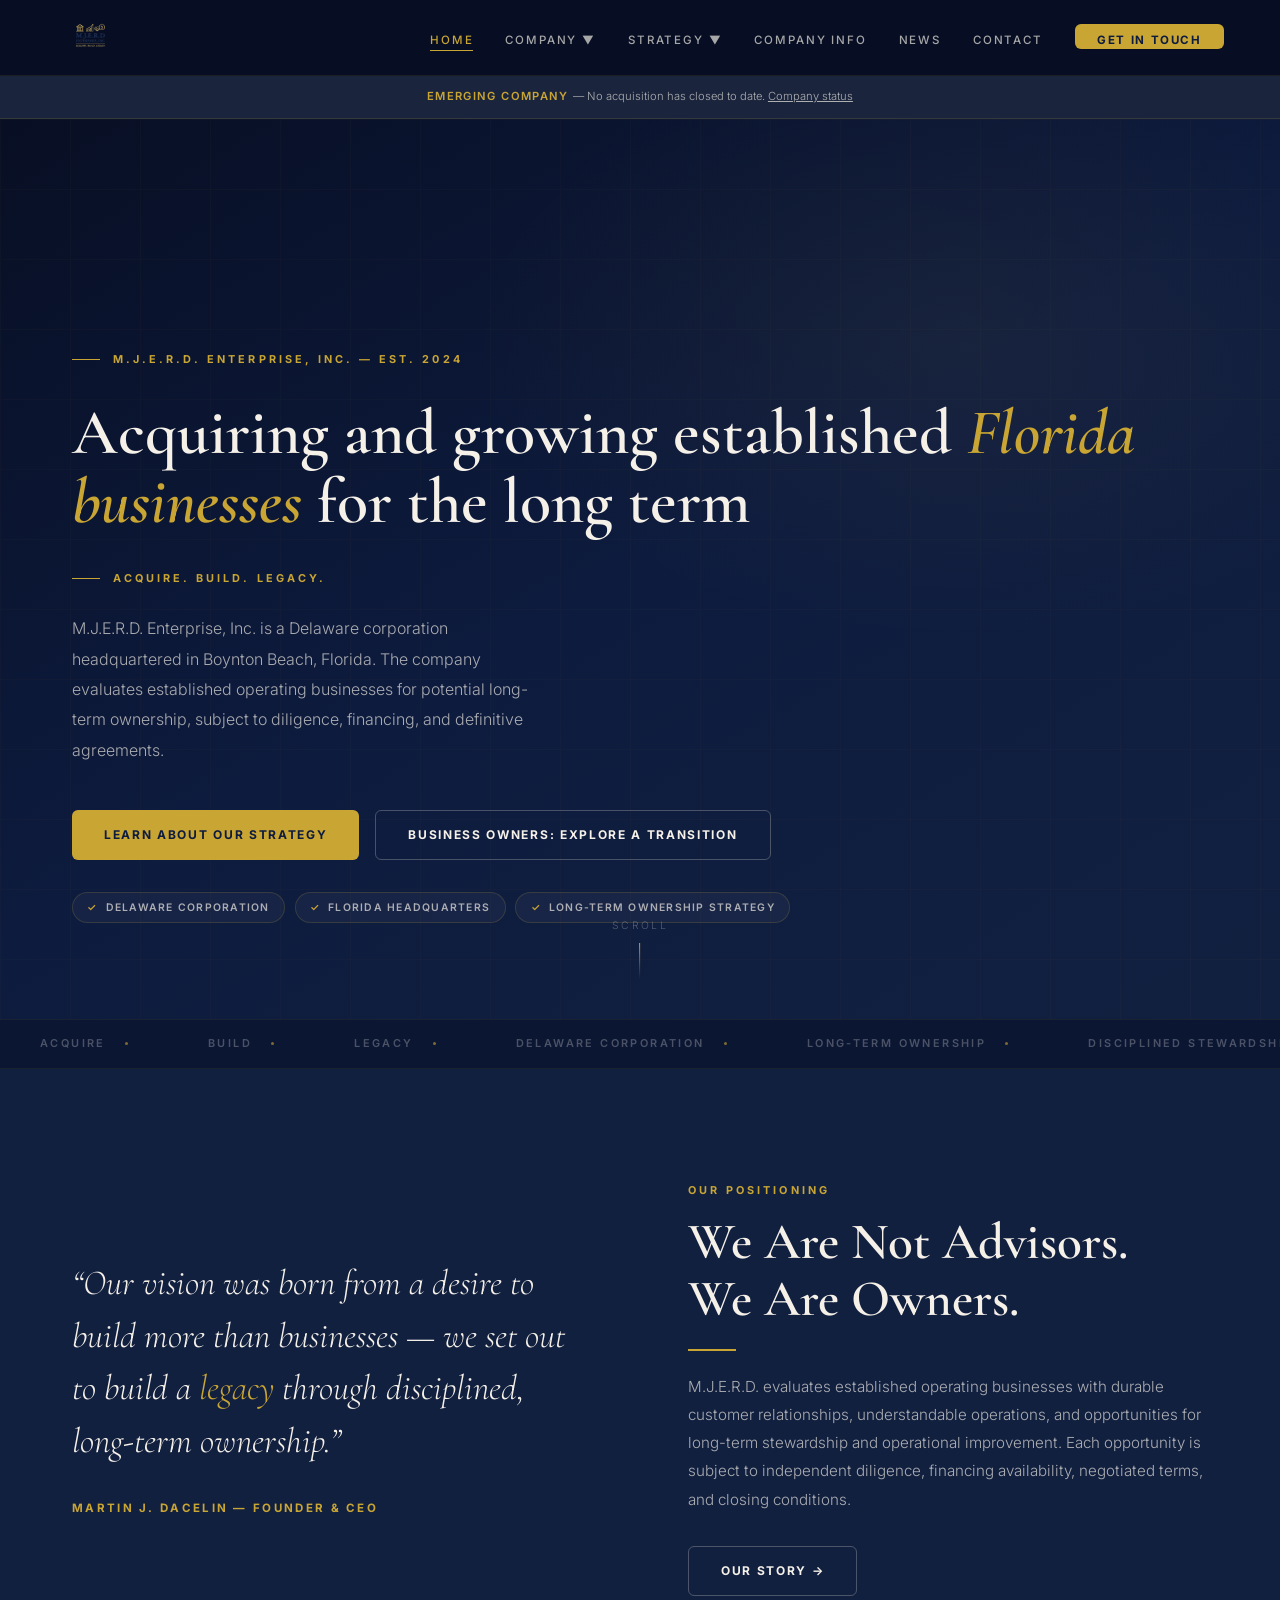
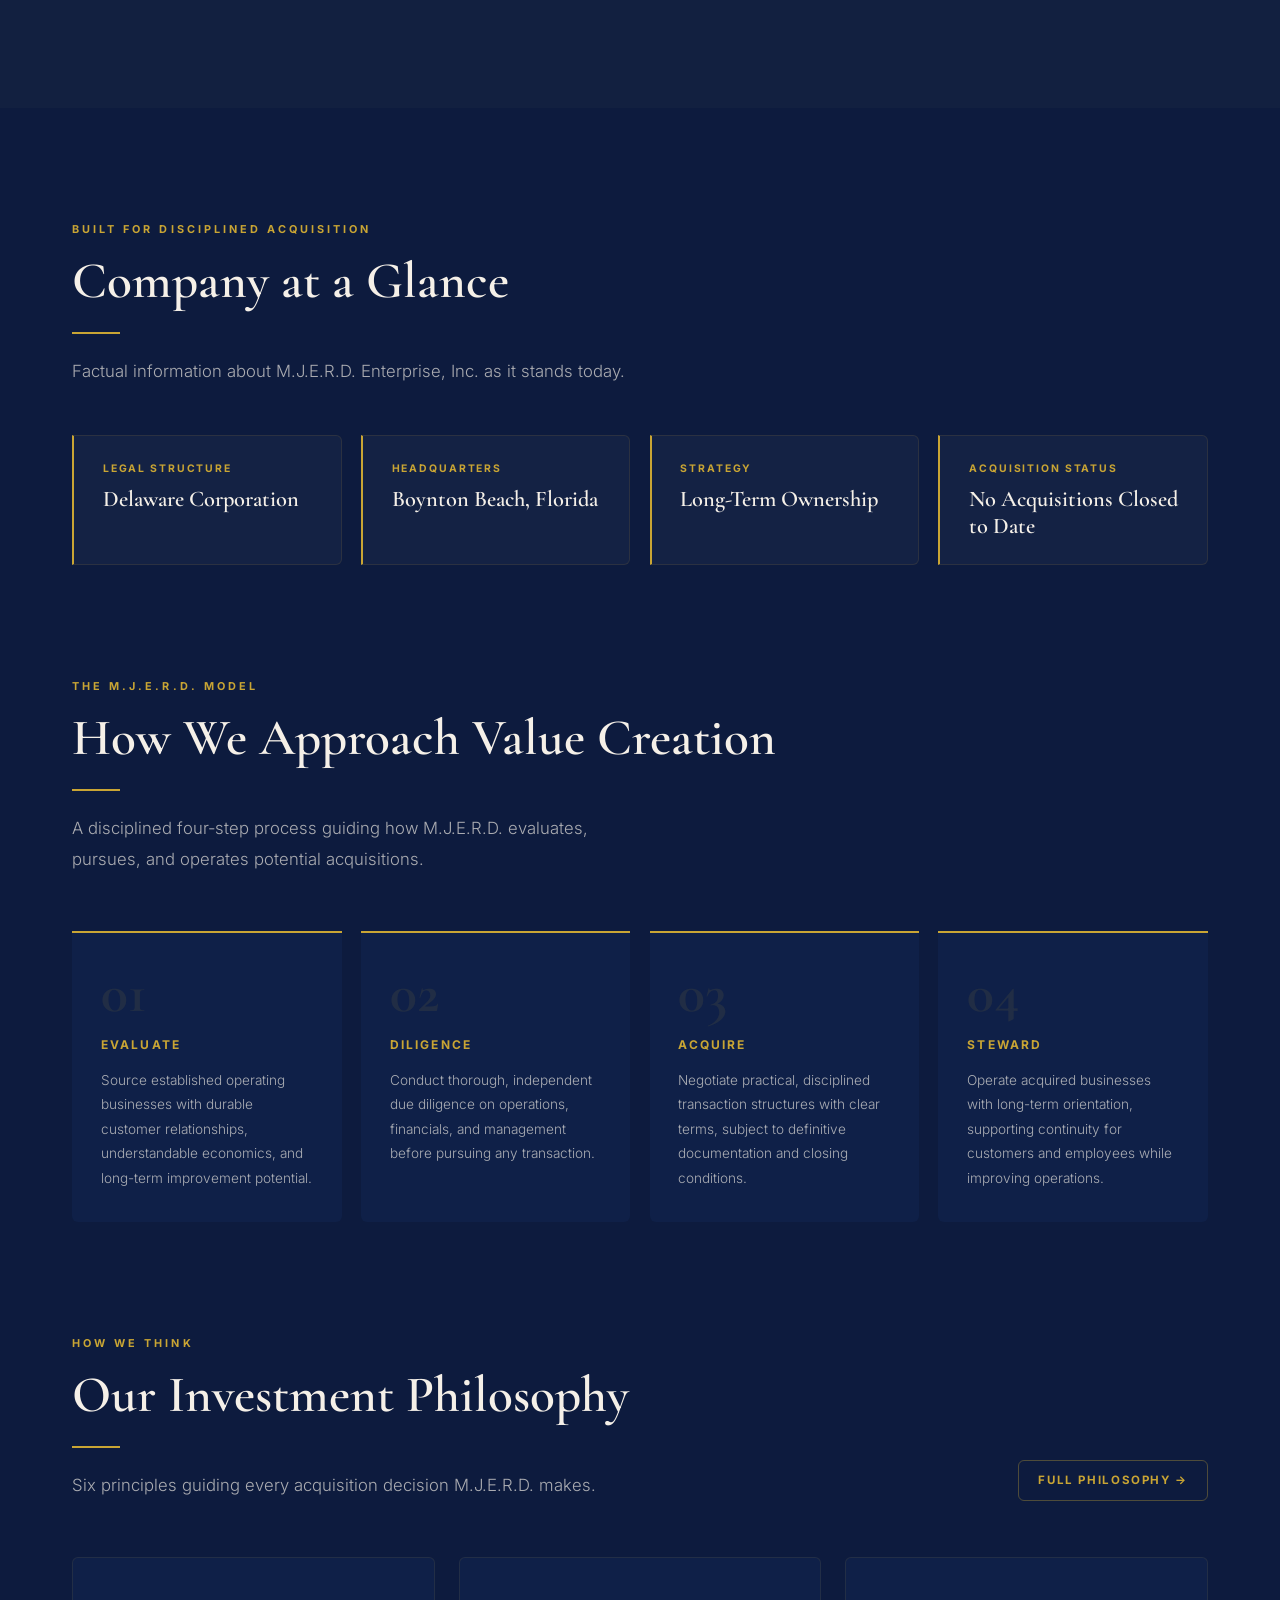
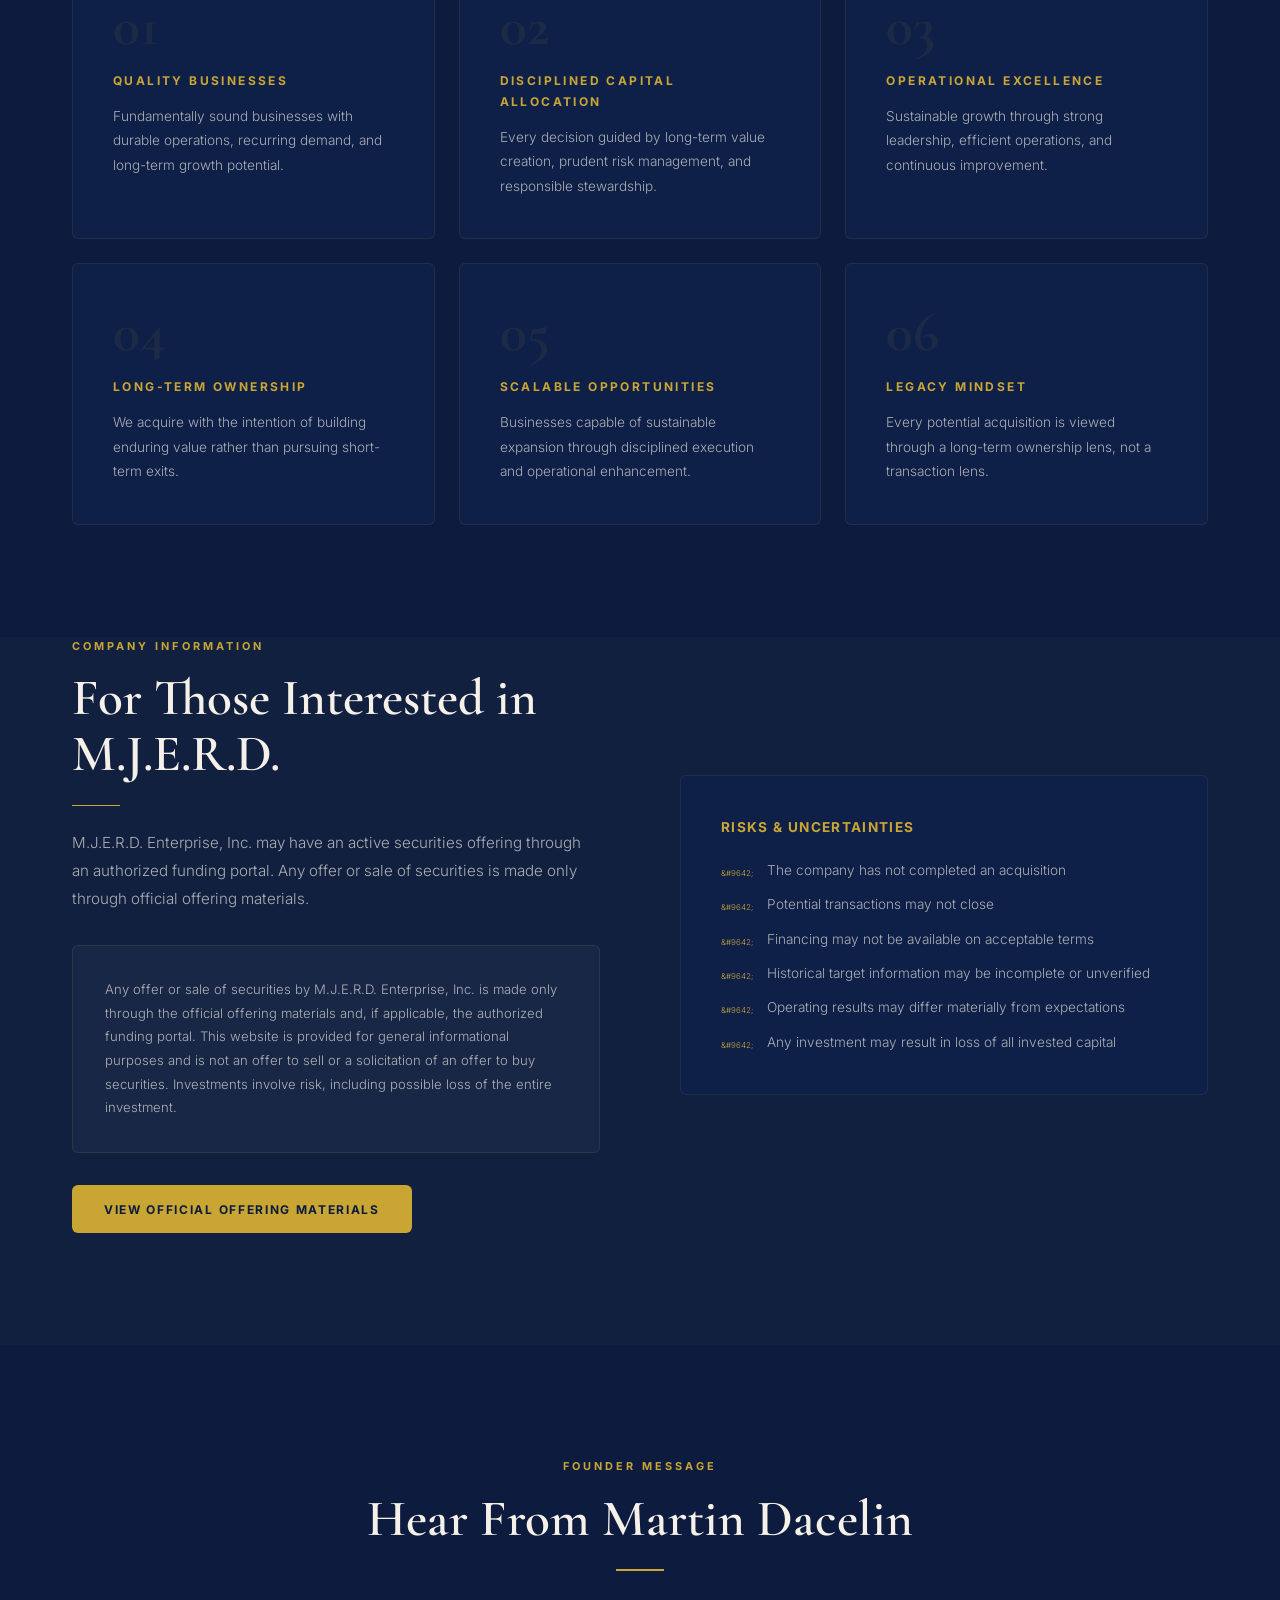
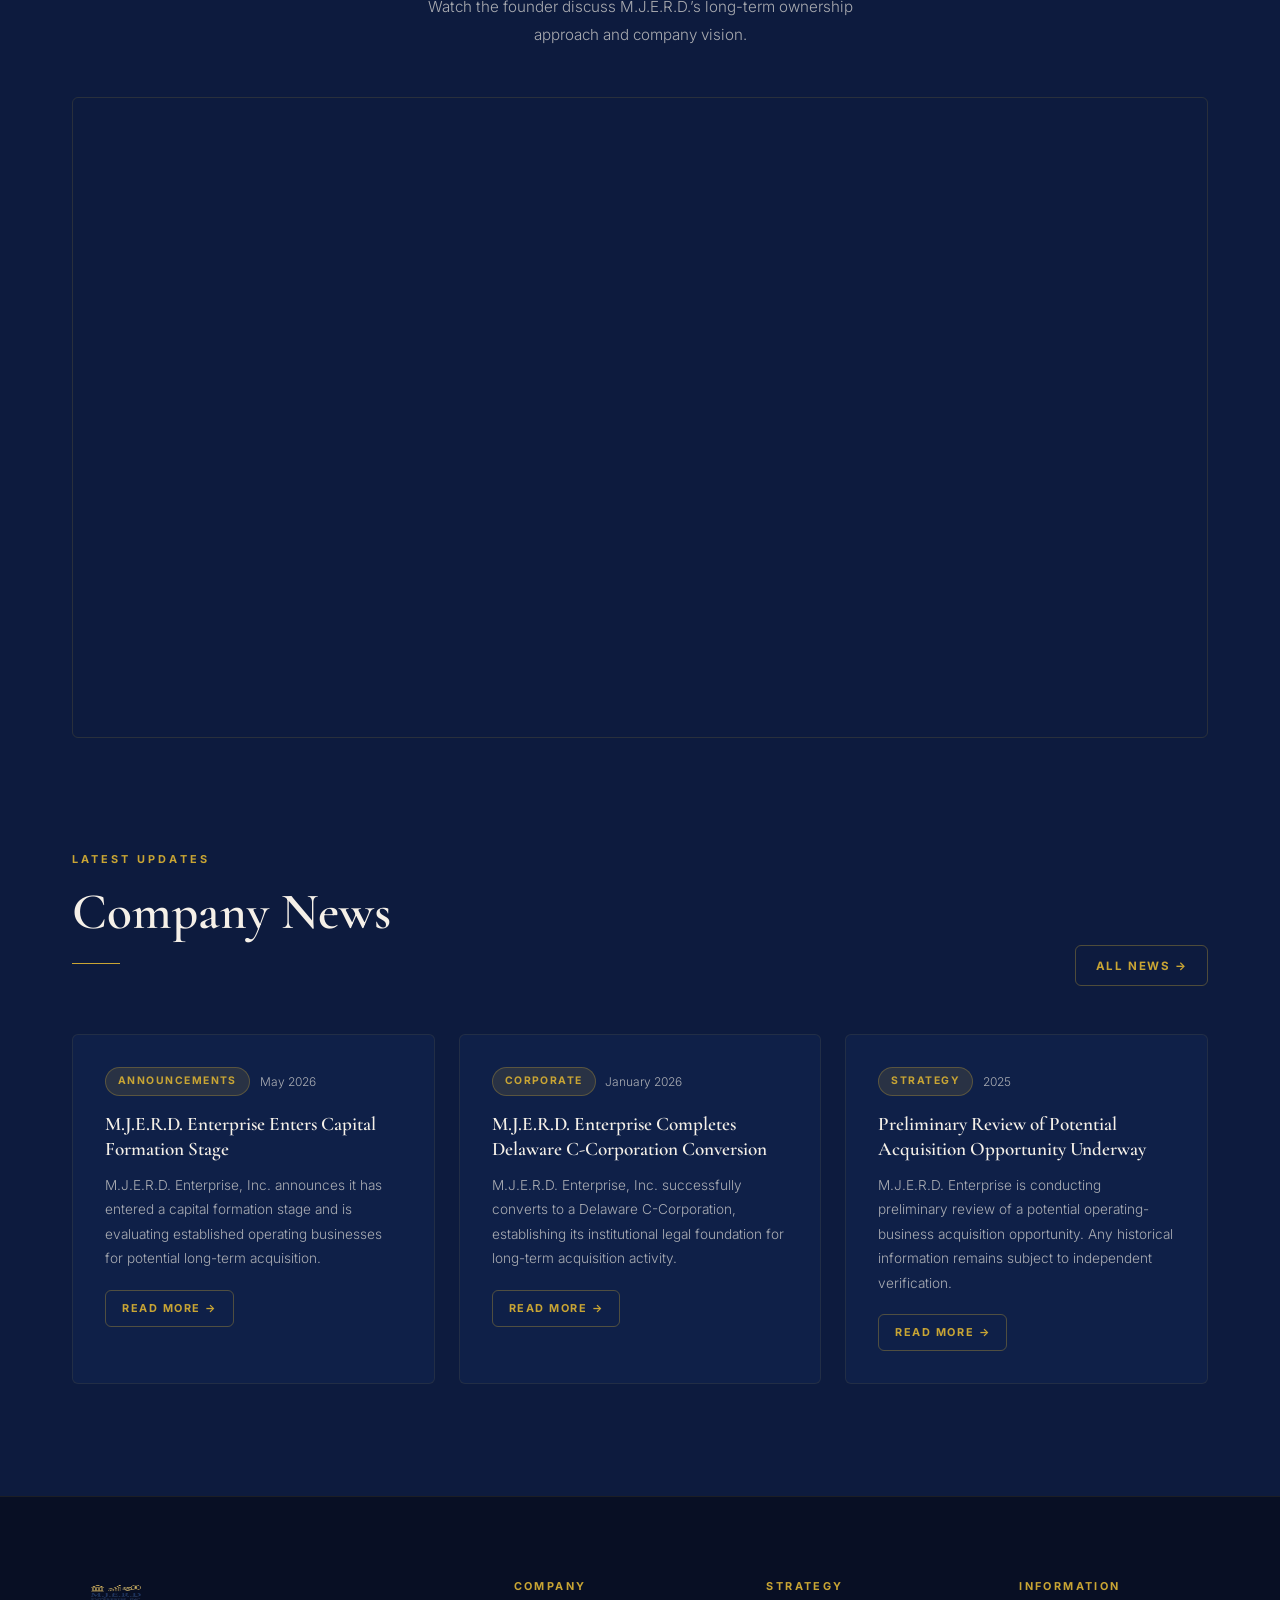
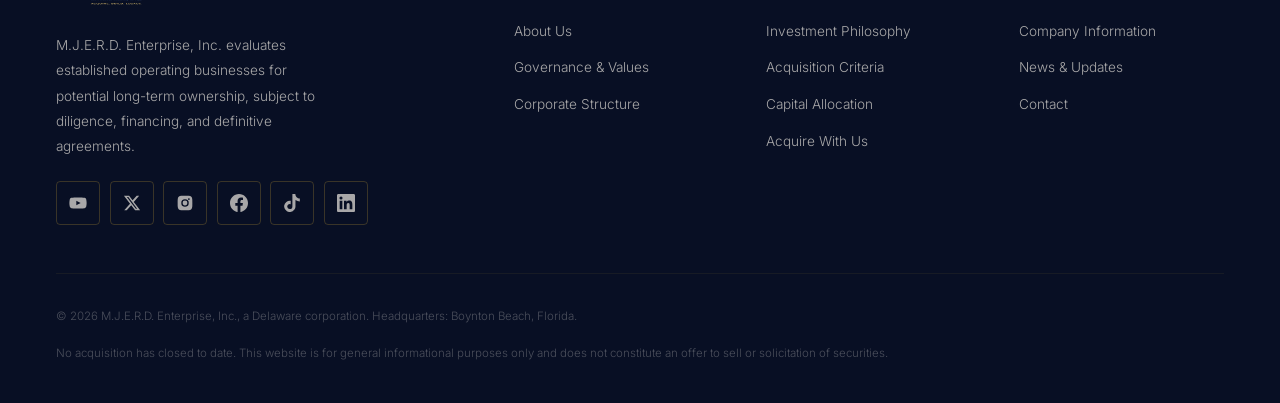
==== commit f7646f8b: "Copy updates: one-line H1, What We Look For boxes, single status line, canonical fix, SVG social ico" ====
--- a/index.html
+++ b/index.html
@@ -7,10 +7,10 @@
 <meta property="og:title" content="M.J.E.R.D. Enterprise, Inc. — Acquire. Build. Legacy."/>
 <meta property="og:description" content="M.J.E.R.D. Enterprise, Inc. is a Delaware corporation evaluating established operating businesses for potential long-term ownership. Headquartered in Boynton Beach, Florida."/>
 <meta property="og:type" content="website"/>
-<meta property="og:url" content="https://mjerdenterprise.com/index.html"/>
+<meta property="og:url" content="https://mjerdenterprise.com/"/>
 <meta property="og:image" content="https://mjerdenterprise.com/logo-white.png"/>
 <meta name="twitter:card" content="summary_large_image"/>
-<link rel="canonical" href="https://mjerdenterprise.com/index.html"/>
+<link rel="canonical" href="https://mjerdenterprise.com/"/>
 <link rel="preconnect" href="https://fonts.googleapis.com"/>
 <link rel="preconnect" href="https://fonts.gstatic.com" crossorigin/>
 <link rel="stylesheet" href="style.css"/>
@@ -57,15 +57,16 @@
   </ul>
   <button class="nav__hamburger" aria-label="Open navigation menu" aria-expanded="false"><span></span><span></span><span></span></button>
 </nav>
-<div class="stage-banner" role="note"><p>Emerging Company <span>&#8212; M.J.E.R.D. Enterprise, Inc. is in an early acquisition and capital formation stage. No acquisition has closed to date.</span></p></div>
+<div class="stage-banner" role="note"><p>Emerging Company <span>&#8212; No acquisition has closed to date. <a href="company-information.html" style="color:inherit;text-decoration:underline">Company status</a></span></p></div>
 <main id="main-content">
 <section class="hero" aria-label="Hero">
   <div class="hero__bg"></div>
   <div class="hero__grid" aria-hidden="true"></div>
-  <div class="hero__inner">
+  <div class="hero__inner" style="grid-template-columns:1fr">
     <div>
       <p class="hero__eyebrow">M.J.E.R.D. Enterprise, Inc. &#8212; Est. 2024</p>
-      <h1 class="hero__title">Acquire.<br><em>Build.</em> Legacy.</h1>
+      <h1 class="hero__title" style="font-size:clamp(2.4rem,5vw,4.2rem);line-height:1.08">Acquiring and growing established <em>Florida businesses</em> for the long term</h1>
+      <p class="hero__eyebrow" style="margin-bottom:1.6rem">Acquire. Build. Legacy.</p>
       <p class="hero__sub">M.J.E.R.D. Enterprise, Inc. is a Delaware corporation headquartered in Boynton Beach, Florida. The company evaluates established operating businesses for potential long-term ownership, subject to diligence, financing, and definitive agreements.</p>
       <div class="hero__btns">
         <a href="investment-philosophy.html" class="btn btn--gold">Learn About Our Strategy</a>
@@ -75,11 +76,6 @@
         <span class="trust-badge"><span>&#10003;</span> Delaware Corporation</span>
         <span class="trust-badge"><span>&#10003;</span> Florida Headquarters</span>
         <span class="trust-badge"><span>&#10003;</span> Long-Term Ownership Strategy</span>
-      </div>
-    </div>
-    <div class="fade-up d1">
-      <div class="risk-notice">
-        <p><strong>Company Status Notice</strong><br>M.J.E.R.D. is an emerging company. No acquisition has closed to date. Potential opportunities are subject to due diligence, financing, definitive documentation, and closing conditions.</p>
       </div>
     </div>
   </div>
@@ -240,12 +236,12 @@
     <div class="footer__brand">
       <img src="logo-white.png" alt="M.J.E.R.D. Enterprise, Inc." width="120" height="40" loading="lazy"/>
       <p>M.J.E.R.D. Enterprise, Inc. evaluates established operating businesses for potential long-term ownership, subject to diligence, financing, and definitive agreements.</p>
-      <div class="footer__social" aria-label="Social media links"><a href="https://youtube.com/@m.j.e.r.denterpriseinc" target="_blank" rel="noopener noreferrer" class="social-btn" aria-label="YouTube">YT</a>
-        <a href="https://x.com/mjerdentinc" target="_blank" rel="noopener noreferrer" class="social-btn" aria-label="X">X</a>
-        <a href="https://www.instagram.com/m.j.e.r.denterprise" target="_blank" rel="noopener noreferrer" class="social-btn" aria-label="Instagram">IG</a>
-        <a href="https://www.facebook.com/share/17XXBZwZ75/" target="_blank" rel="noopener noreferrer" class="social-btn" aria-label="Facebook">FB</a>
-        <a href="https://www.tiktok.com/@mjerdenterpriseinc" target="_blank" rel="noopener noreferrer" class="social-btn" aria-label="TikTok">TK</a>
-        <a href="https://www.linkedin.com/in/mjerd-enterprise-inc-9b5b19406" target="_blank" rel="noopener noreferrer" class="social-btn" aria-label="LinkedIn">LI</a></div>
+      <div class="footer__social" aria-label="Social media links"><a href="https://youtube.com/@m.j.e.r.denterpriseinc" target="_blank" rel="noopener noreferrer" class="social-btn" aria-label="M.J.E.R.D. on YouTube (opens in new tab)"><svg width="18" height="18" viewBox="0 0 24 24" fill="currentColor" aria-hidden="true" focusable="false"><path d="M23 7.2a3 3 0 0 0-2.1-2.1C19 4.6 12 4.6 12 4.6s-7 0-8.9.5A3 3 0 0 0 1 7.2 31 31 0 0 0 .5 12a31 31 0 0 0 .5 4.8 3 3 0 0 0 2.1 2.1c1.9.5 8.9.5 8.9.5s7 0 8.9-.5a3 3 0 0 0 2.1-2.1 31 31 0 0 0 .5-4.8 31 31 0 0 0-.5-4.8zM9.75 15.02V8.98L15.5 12l-5.75 3.02z"/></svg></a>
+        <a href="https://x.com/mjerdentinc" target="_blank" rel="noopener noreferrer" class="social-btn" aria-label="M.J.E.R.D. on X (opens in new tab)"><svg width="18" height="18" viewBox="0 0 24 24" fill="currentColor" aria-hidden="true" focusable="false"><path d="M18.24 2.25h3.31l-7.23 8.26 8.5 11.24h-6.66l-5.21-6.82-5.97 6.82H1.67l7.73-8.84L1.25 2.25h6.83l4.71 6.23 5.45-6.23zm-1.16 17.52h1.83L7.08 4.13H5.12l11.96 15.64z"/></svg></a>
+        <a href="https://www.instagram.com/m.j.e.r.denterprise" target="_blank" rel="noopener noreferrer" class="social-btn" aria-label="M.J.E.R.D. on Instagram (opens in new tab)"><svg width="18" height="18" viewBox="0 0 24 24" fill="currentColor" aria-hidden="true" focusable="false"><path d="M12 2.2c3.2 0 3.6 0 4.8.1 3.3.1 4.8 1.7 4.9 4.9.1 1.3.1 1.6.1 4.8s0 3.6-.1 4.8c-.1 3.2-1.7 4.8-4.9 4.9-1.3.1-1.6.1-4.8.1s-3.6 0-4.8-.1c-3.3-.1-4.8-1.7-4.9-4.9C2.2 15.6 2.2 15.2 2.2 12s0-3.6.1-4.8C2.4 3.9 4 2.4 7.2 2.3 8.4 2.2 8.8 2.2 12 2.2zM12 7a5 5 0 1 0 0 10 5 5 0 0 0 0-10zm0 8.2a3.2 3.2 0 1 1 0-6.4 3.2 3.2 0 0 1 0 6.4zm5.2-9.6a1.2 1.2 0 1 0 0 2.4 1.2 1.2 0 0 0 0-2.4z"/></svg></a>
+        <a href="https://www.facebook.com/share/17XXBZwZ75/" target="_blank" rel="noopener noreferrer" class="social-btn" aria-label="M.J.E.R.D. on Facebook (opens in new tab)"><svg width="18" height="18" viewBox="0 0 24 24" fill="currentColor" aria-hidden="true" focusable="false"><path d="M24 12.07C24 5.4 18.63 0 12 0S0 5.4 0 12.07C0 18.1 4.39 23.1 10.13 24v-8.44H7.08v-3.49h3.04V9.41c0-3.02 1.8-4.7 4.54-4.7 1.31 0 2.68.24 2.68.24v2.97h-1.5c-1.5 0-1.96.93-1.96 1.89v2.26h3.33l-.53 3.49h-2.8V24C19.62 23.1 24 18.1 24 12.07z"/></svg></a>
+        <a href="https://www.tiktok.com/@mjerdenterpriseinc" target="_blank" rel="noopener noreferrer" class="social-btn" aria-label="M.J.E.R.D. on TikTok (opens in new tab)"><svg width="18" height="18" viewBox="0 0 24 24" fill="currentColor" aria-hidden="true" focusable="false"><path d="M12.53.02C13.84 0 15.14.01 16.44 0c.08 1.53.63 3.09 1.75 4.17 1.12 1.11 2.7 1.62 4.24 1.79v4.03a10.7 10.7 0 0 1-5.79-1.86c-.02 2.92 0 5.84-.03 8.75a7.6 7.6 0 0 1-1.35 3.95 7.46 7.46 0 0 1-5.92 3.2 7.3 7.3 0 0 1-4.1-1.03 7.56 7.56 0 0 1-3.66-5.73c-.02-.5-.03-1-.01-1.49a7.53 7.53 0 0 1 8.73-6.68c.02 1.48-.04 2.96-.04 4.44a3.43 3.43 0 0 0-4.38 2.12c-.21.51-.15 1.07-.14 1.61a3.42 3.42 0 0 0 3.52 2.88 3.37 3.37 0 0 0 2.78-1.62c.19-.33.4-.67.41-1.06.1-1.79.06-3.57.07-5.36.01-4.03-.01-8.05.02-12.07z"/></svg></a>
+        <a href="https://www.linkedin.com/in/mjerd-enterprise-inc-9b5b19406" target="_blank" rel="noopener noreferrer" class="social-btn" aria-label="M.J.E.R.D. on LinkedIn (opens in new tab)"><svg width="18" height="18" viewBox="0 0 24 24" fill="currentColor" aria-hidden="true" focusable="false"><path d="M20.45 20.45h-3.56v-5.57c0-1.33-.02-3.04-1.85-3.04-1.85 0-2.14 1.45-2.14 2.94v5.67H9.35V9h3.41v1.56h.05a3.74 3.74 0 0 1 3.37-1.85c3.6 0 4.27 2.37 4.27 5.46v6.28zM5.34 7.43a2.06 2.06 0 1 1 0-4.13 2.06 2.06 0 0 1 0 4.13zM7.12 20.45H3.56V9h3.56v11.45zM22.22 0H1.77C.79 0 0 .77 0 1.73v20.54C0 23.23.79 24 1.77 24h20.45c.98 0 1.78-.77 1.78-1.73V1.73C24 .77 23.2 0 22.22 0z"/></svg></a></div>
     </div>
     <div class="footer__col"><h4>Company</h4><ul role="list"><li><a href="about.html">About Us</a></li><li><a href="about.html#governance">Governance &amp; Values</a></li><li><a href="about.html#structure">Corporate Structure</a></li></ul></div>
     <div class="footer__col"><h4>Strategy</h4><ul role="list"><li><a href="investment-philosophy.html">Investment Philosophy</a></li><li><a href="acquisition-criteria.html">Acquisition Criteria</a></li><li><a href="capital-allocation.html">Capital Allocation</a></li><li><a href="acquire-with-us.html">Acquire With Us</a></li></ul></div>
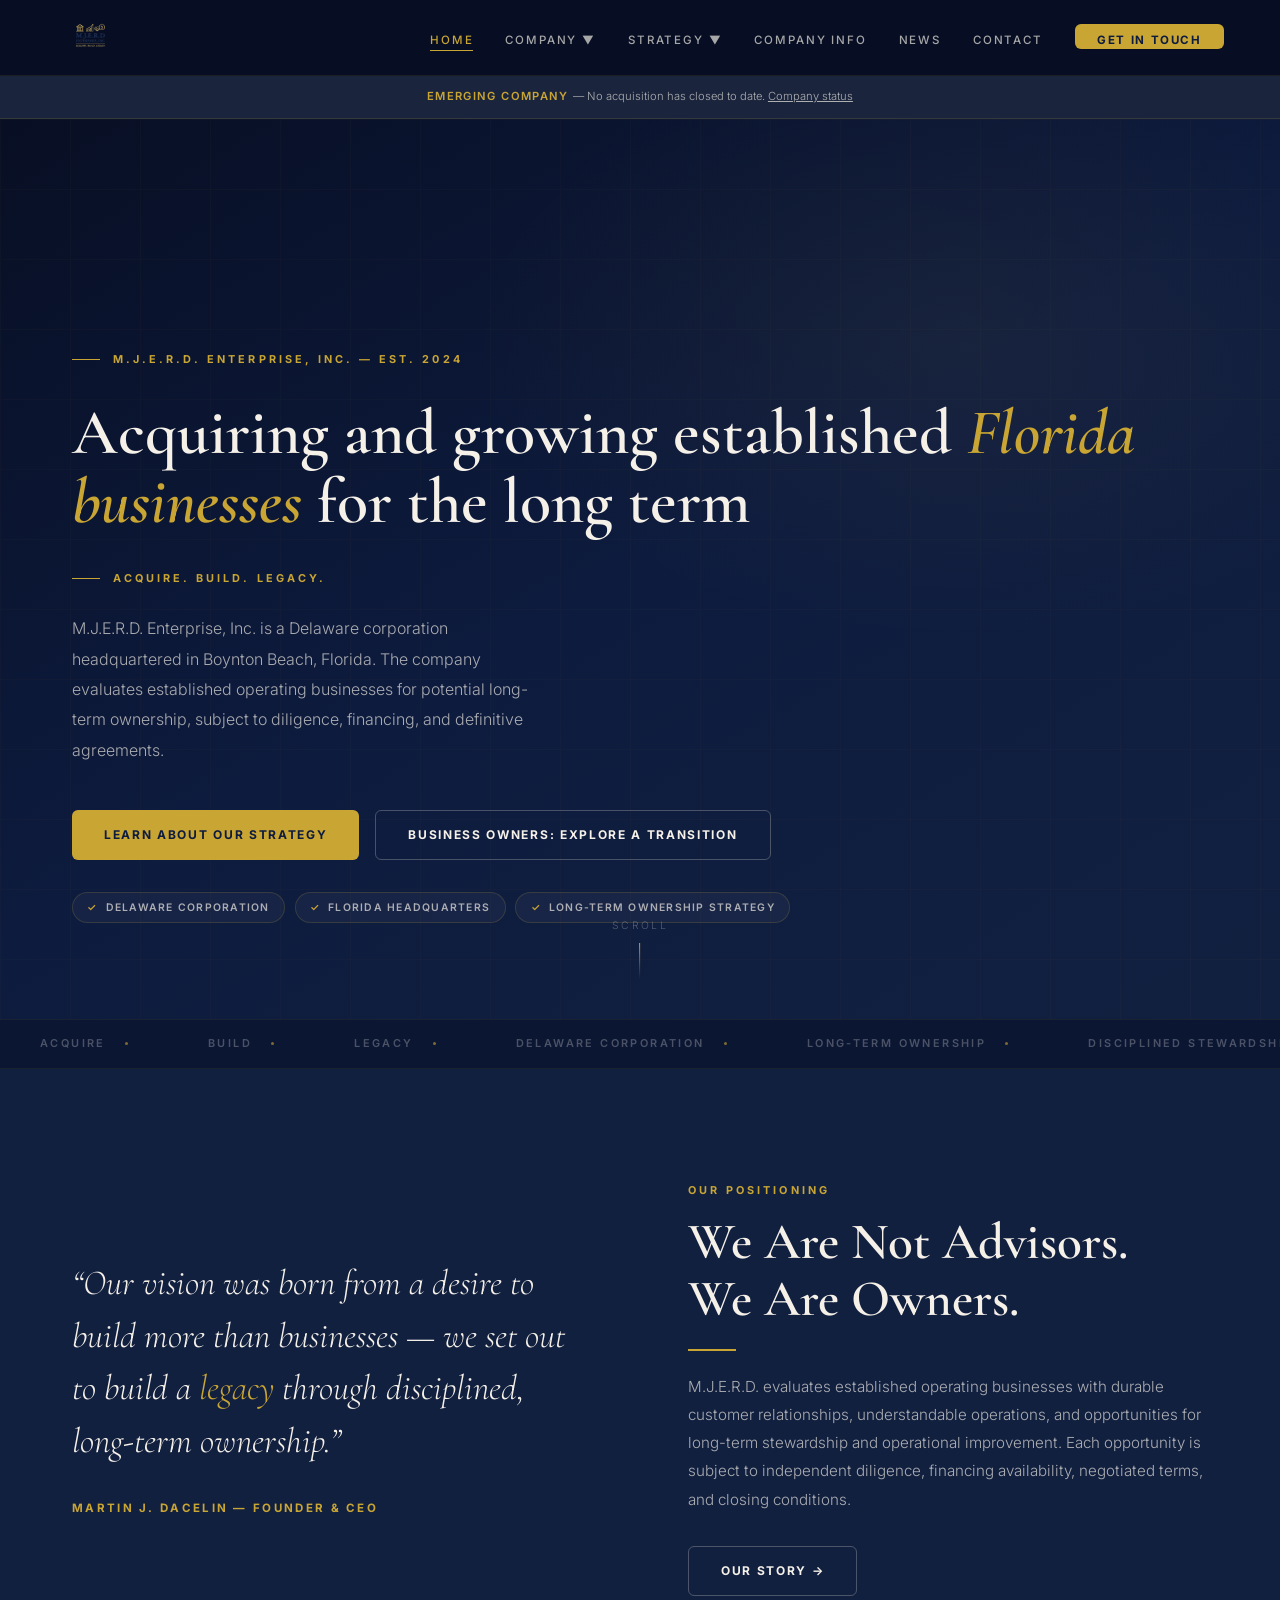
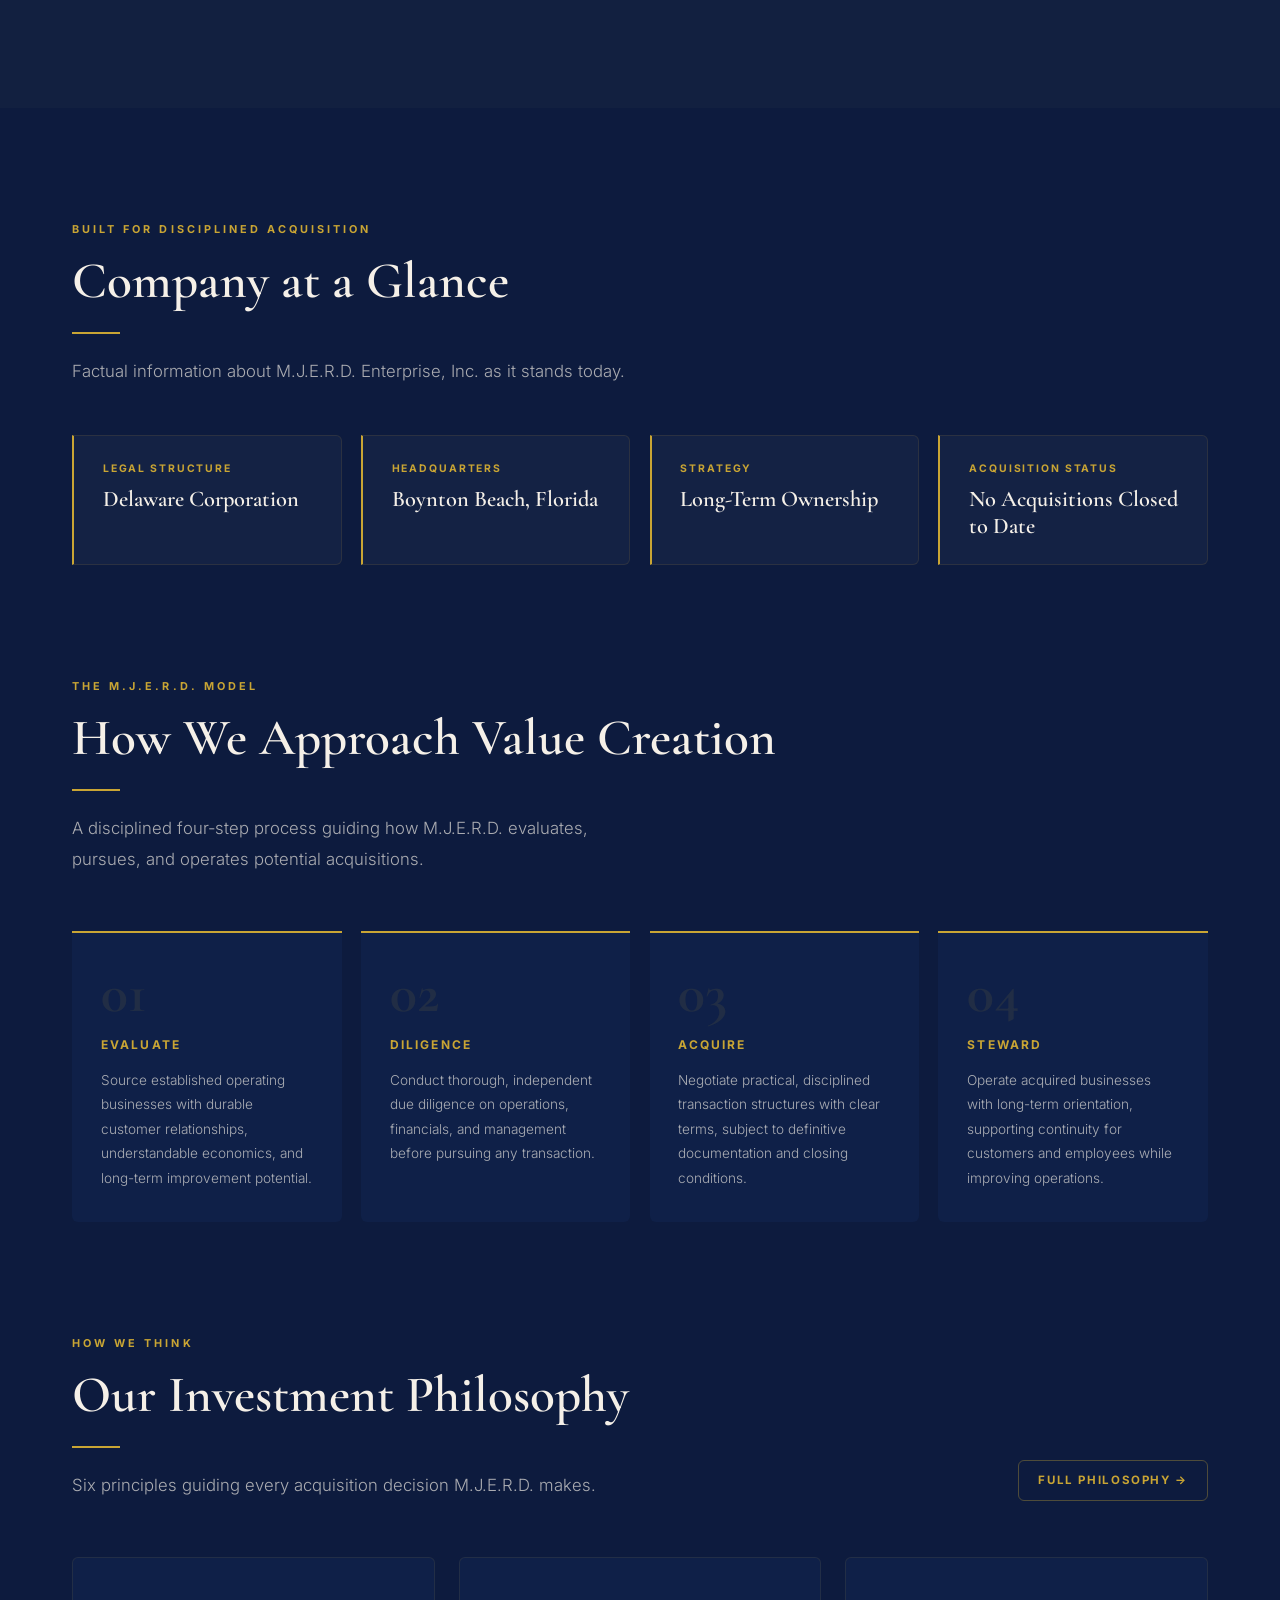
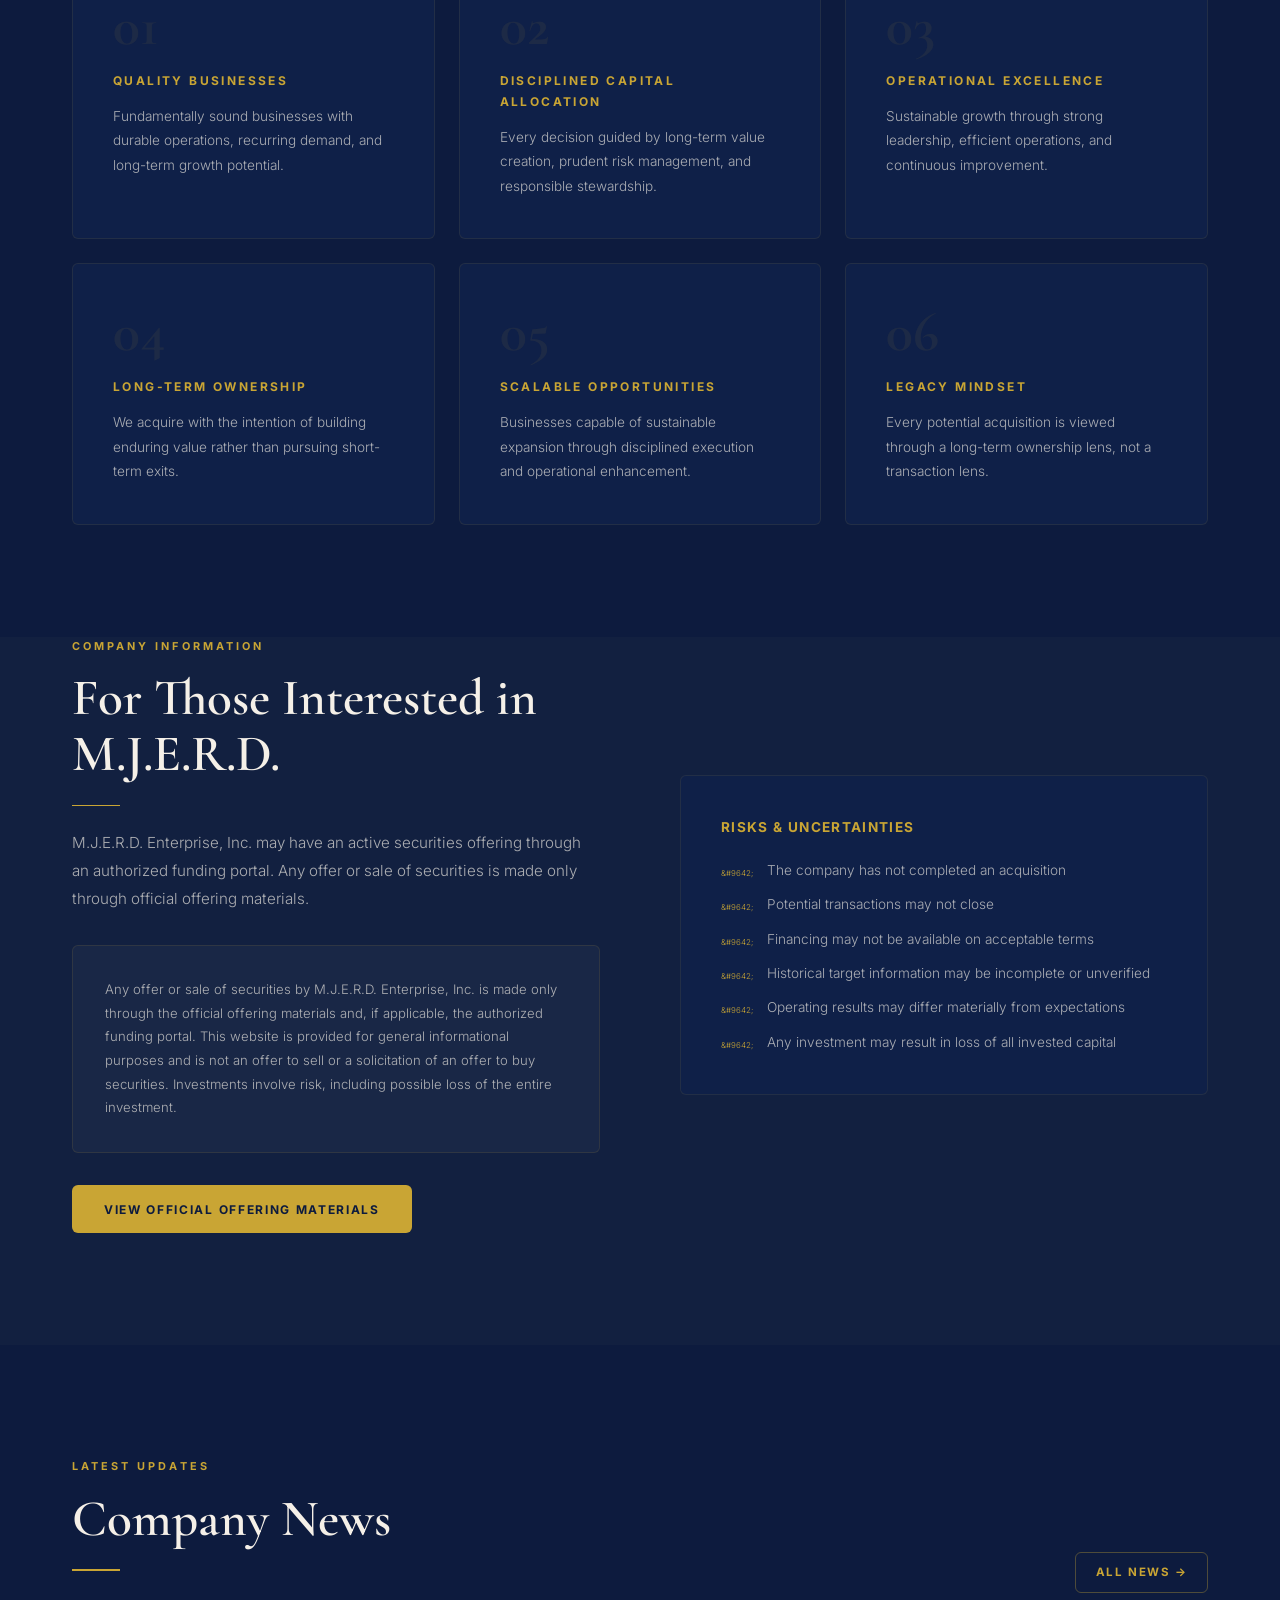
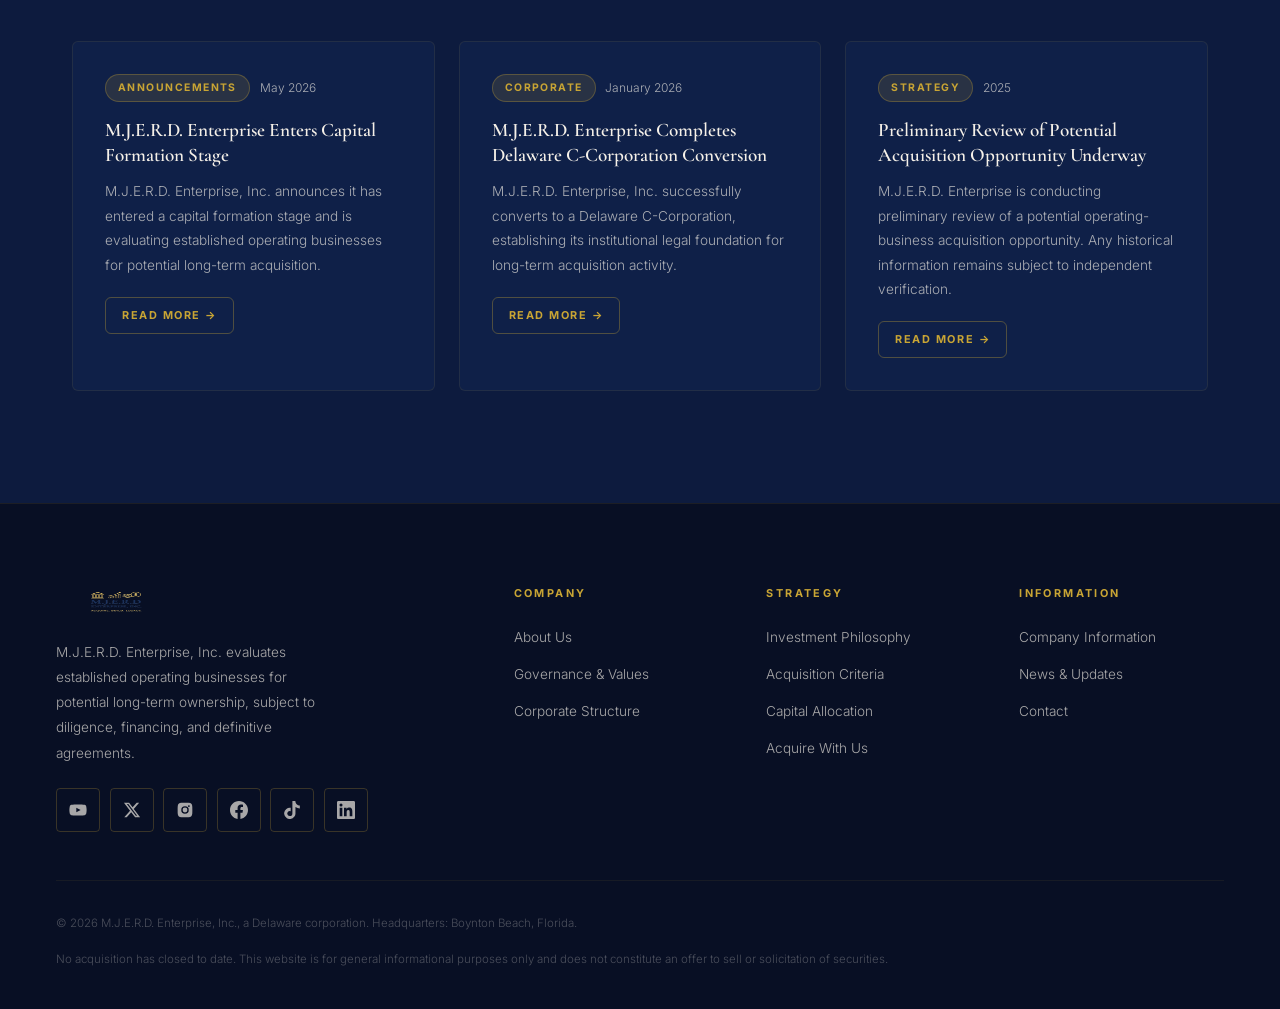
==== commit 7178b161: "Remove Founder Message video (5XsscwUU44U) from home and company info pages" ====
--- a/index.html
+++ b/index.html
@@ -207,21 +207,7 @@
   </div>
 </section>
 
-<section class="section" aria-labelledby="video-heading">
-  <div class="container" style="text-align:center">
-    <div class="fade-up">
-      <span class="label">Founder Message</span>
-      <h2 class="h2" id="video-heading" style="margin-bottom:1rem">Hear From Martin Dacelin</h2>
-      <div class="gold-rule gold-rule--center"></div>
-      <p class="body-md" style="max-width:480px;margin:0 auto 3rem">Watch the founder discuss M.J.E.R.D.&#8217;s long-term ownership approach and company vision.</p>
-    </div>
-    <div class="fade-up d1" style="position:relative;padding-bottom:56.25%;border-radius:var(--radius);overflow:hidden;border:1px solid rgba(201,165,52,.15)">
-      <iframe src="https://www.youtube.com/embed/5XsscwUU44U" title="M.J.E.R.D. Enterprise &#8212; Founder Message" frameborder="0" allow="accelerometer;autoplay;clipboard-write;encrypted-media;gyroscope;picture-in-picture" allowfullscreen loading="lazy" style="position:absolute;top:0;left:0;width:100%;height:100%"></iframe>
-    </div>
-  </div>
-</section>
-
-<section class="section" style="padding-top:0" aria-labelledby="news-heading">
+<section class="section" aria-labelledby="news-heading">
   <div class="container">
     <div style="display:flex;justify-content:space-between;align-items:flex-end;flex-wrap:wrap;gap:1rem" class="fade-up">
       <div><span class="label">Latest Updates</span><h2 class="h2" id="news-heading">Company News</h2><div class="gold-rule"></div></div>
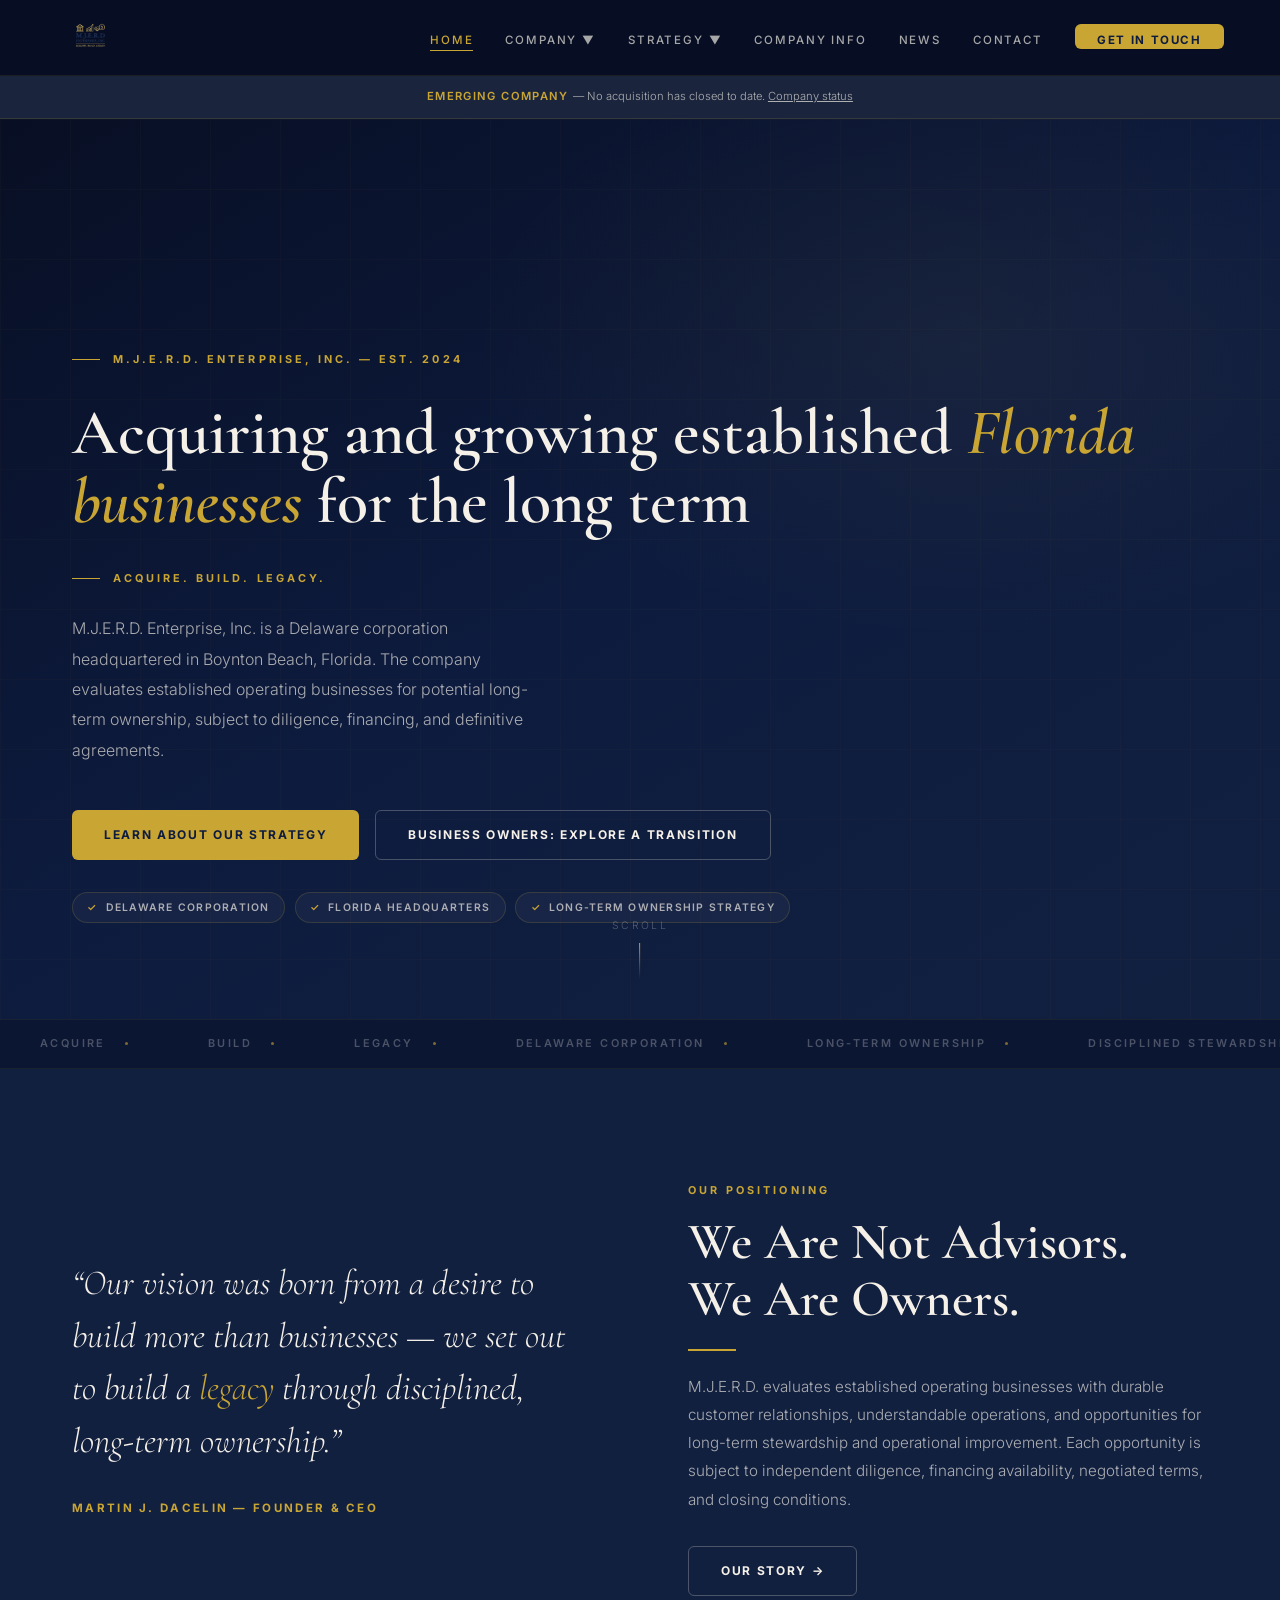
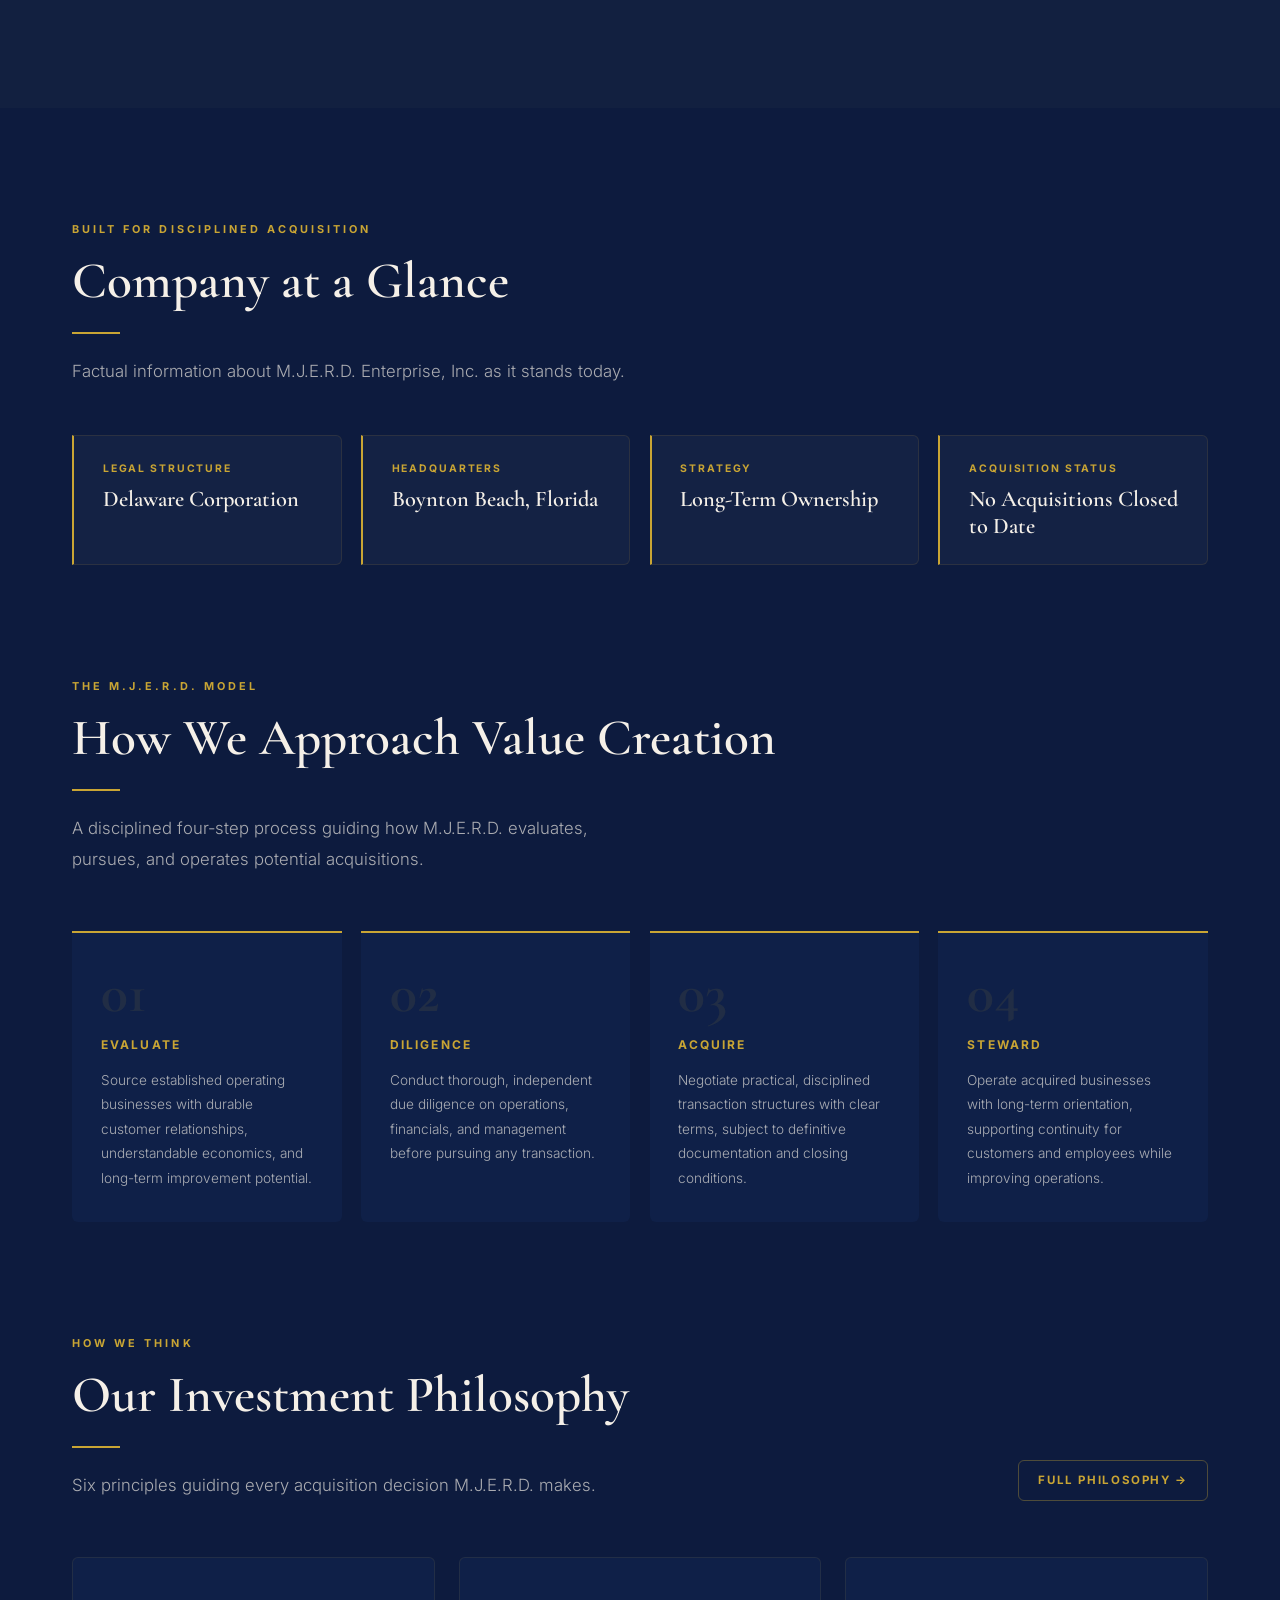
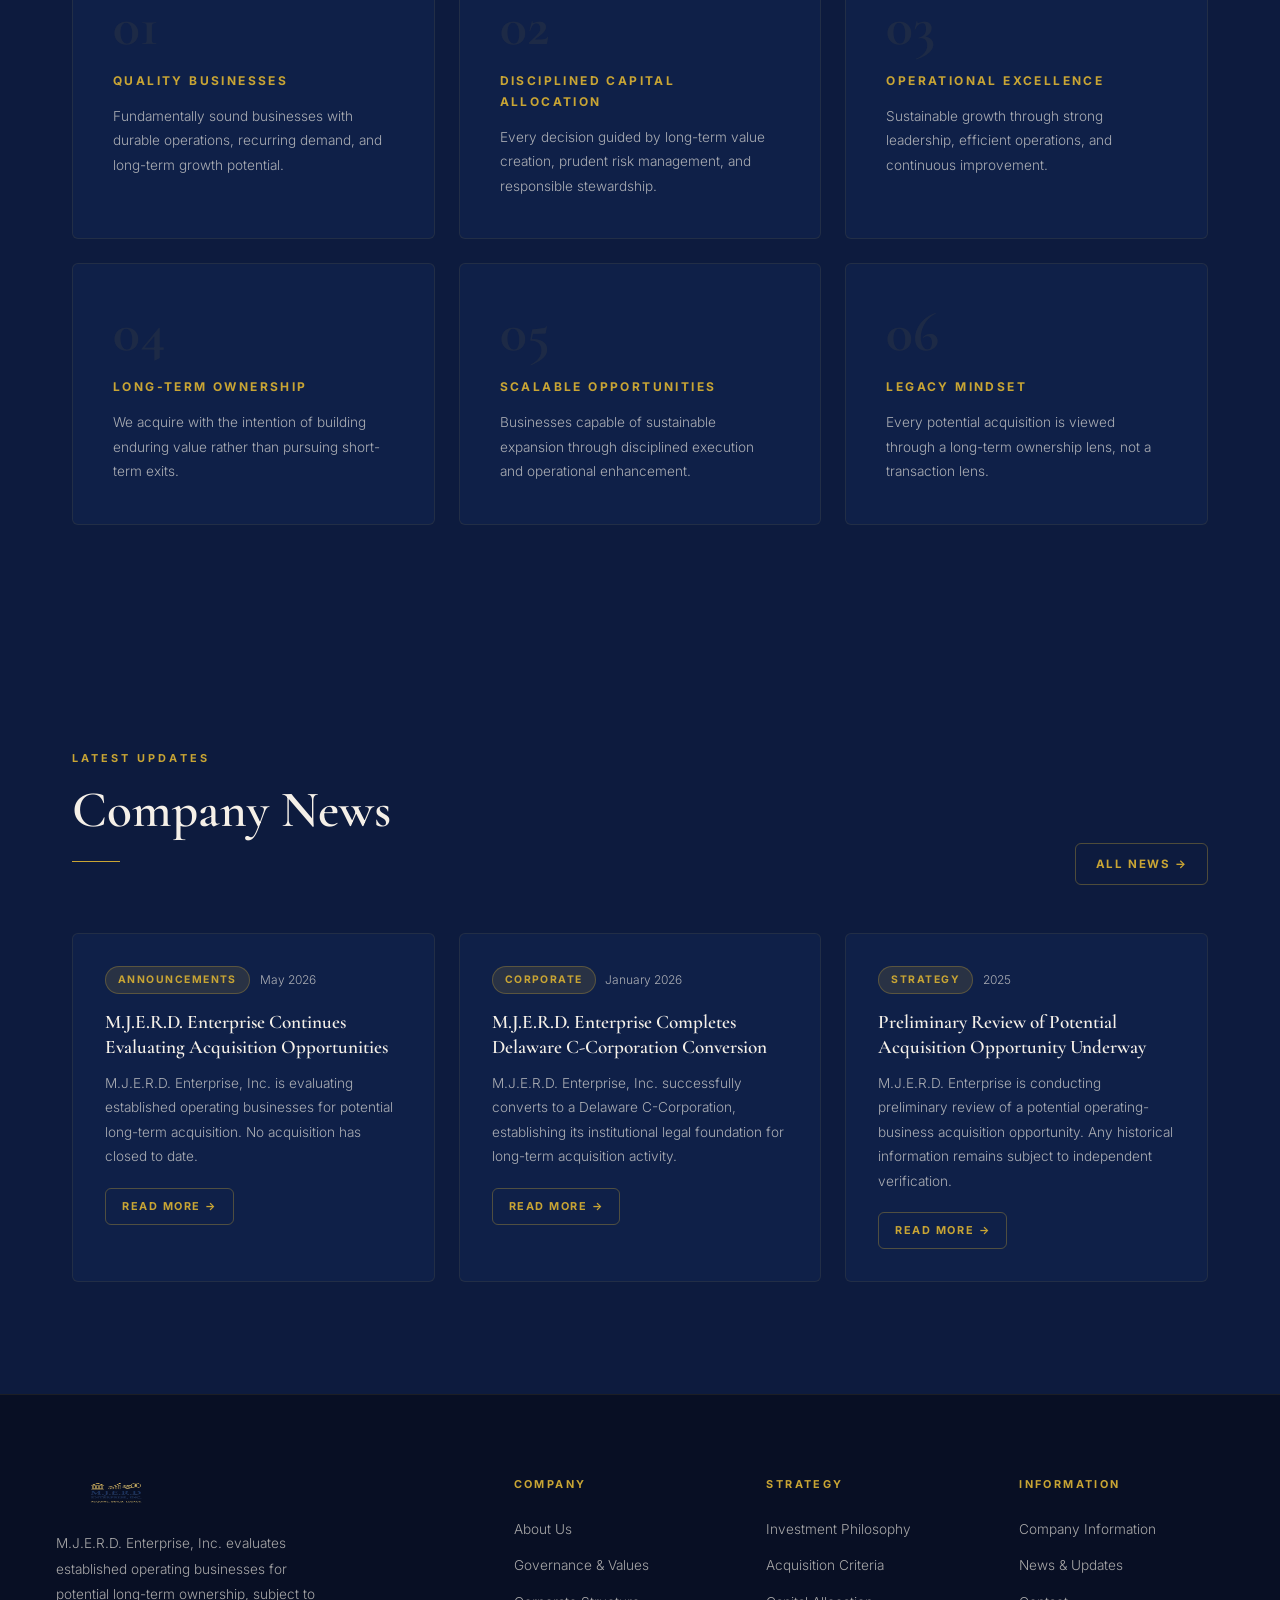
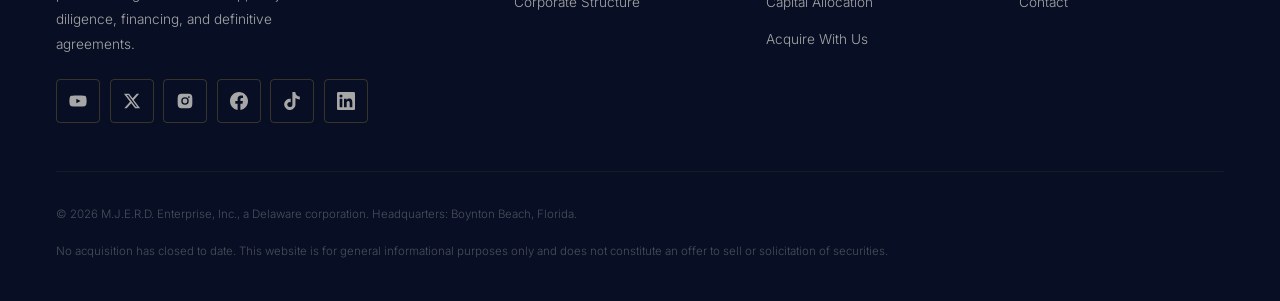
==== commit 1a3463bb: "Remove public investment offering content from the site. Replace the investment page with a neutral " ====
--- a/index.html
+++ b/index.html
@@ -177,36 +177,6 @@
   </div>
 </section>
 
-<section class="section" style="padding-top:0;background:var(--navy-mid)">
-  <div class="container">
-    <div style="display:grid;grid-template-columns:1fr 1fr;gap:5rem;align-items:center">
-      <div class="fade-up">
-        <span class="label">Company Information</span>
-        <h2 class="h2" style="margin-bottom:1rem">For Those Interested in M.J.E.R.D.</h2>
-        <div class="gold-rule"></div>
-        <p class="body-md" style="margin-bottom:2rem">M.J.E.R.D. Enterprise, Inc. may have an active securities offering through an authorized funding portal. Any offer or sale of securities is made only through official offering materials.</p>
-        <div class="disclosure-block">
-          <p>Any offer or sale of securities by M.J.E.R.D. Enterprise, Inc. is made only through the official offering materials and, if applicable, the authorized funding portal. This website is provided for general informational purposes and is not an offer to sell or a solicitation of an offer to buy securities. Investments involve risk, including possible loss of the entire investment.</p>
-        </div>
-        <a href="https://wefunder.com/mjerd.enterprise.inc" target="_blank" rel="noopener noreferrer" class="btn btn--gold">View Official Offering Materials</a>
-      </div>
-      <div class="fade-up d1">
-        <div class="card">
-          <h3 class="h4" style="color:var(--gold);margin-bottom:1.2rem">Risks &amp; Uncertainties</h3>
-          <ul class="risk-list">
-            <li>The company has not completed an acquisition</li>
-            <li>Potential transactions may not close</li>
-            <li>Financing may not be available on acceptable terms</li>
-            <li>Historical target information may be incomplete or unverified</li>
-            <li>Operating results may differ materially from expectations</li>
-            <li>Any investment may result in loss of all invested capital</li>
-          </ul>
-        </div>
-      </div>
-    </div>
-  </div>
-</section>
-
 <section class="section" aria-labelledby="news-heading">
   <div class="container">
     <div style="display:flex;justify-content:space-between;align-items:flex-end;flex-wrap:wrap;gap:1rem" class="fade-up">
